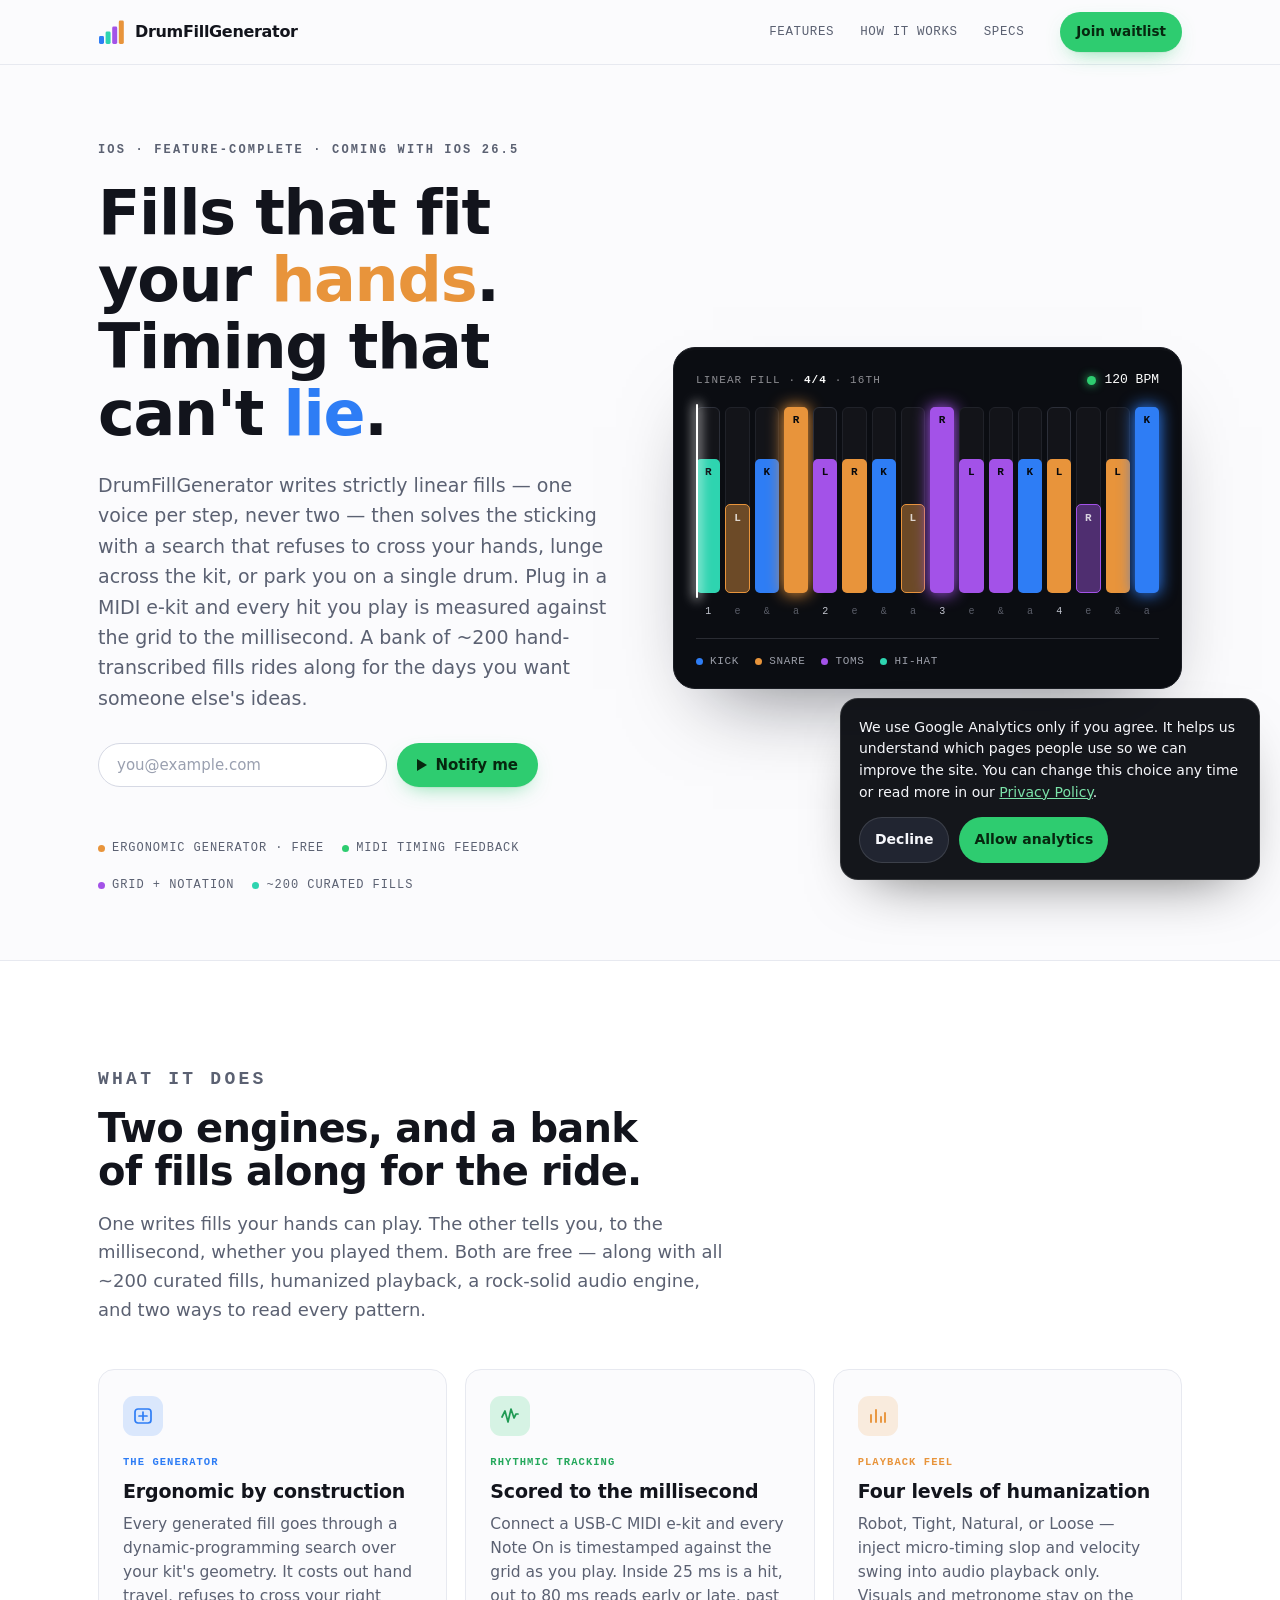
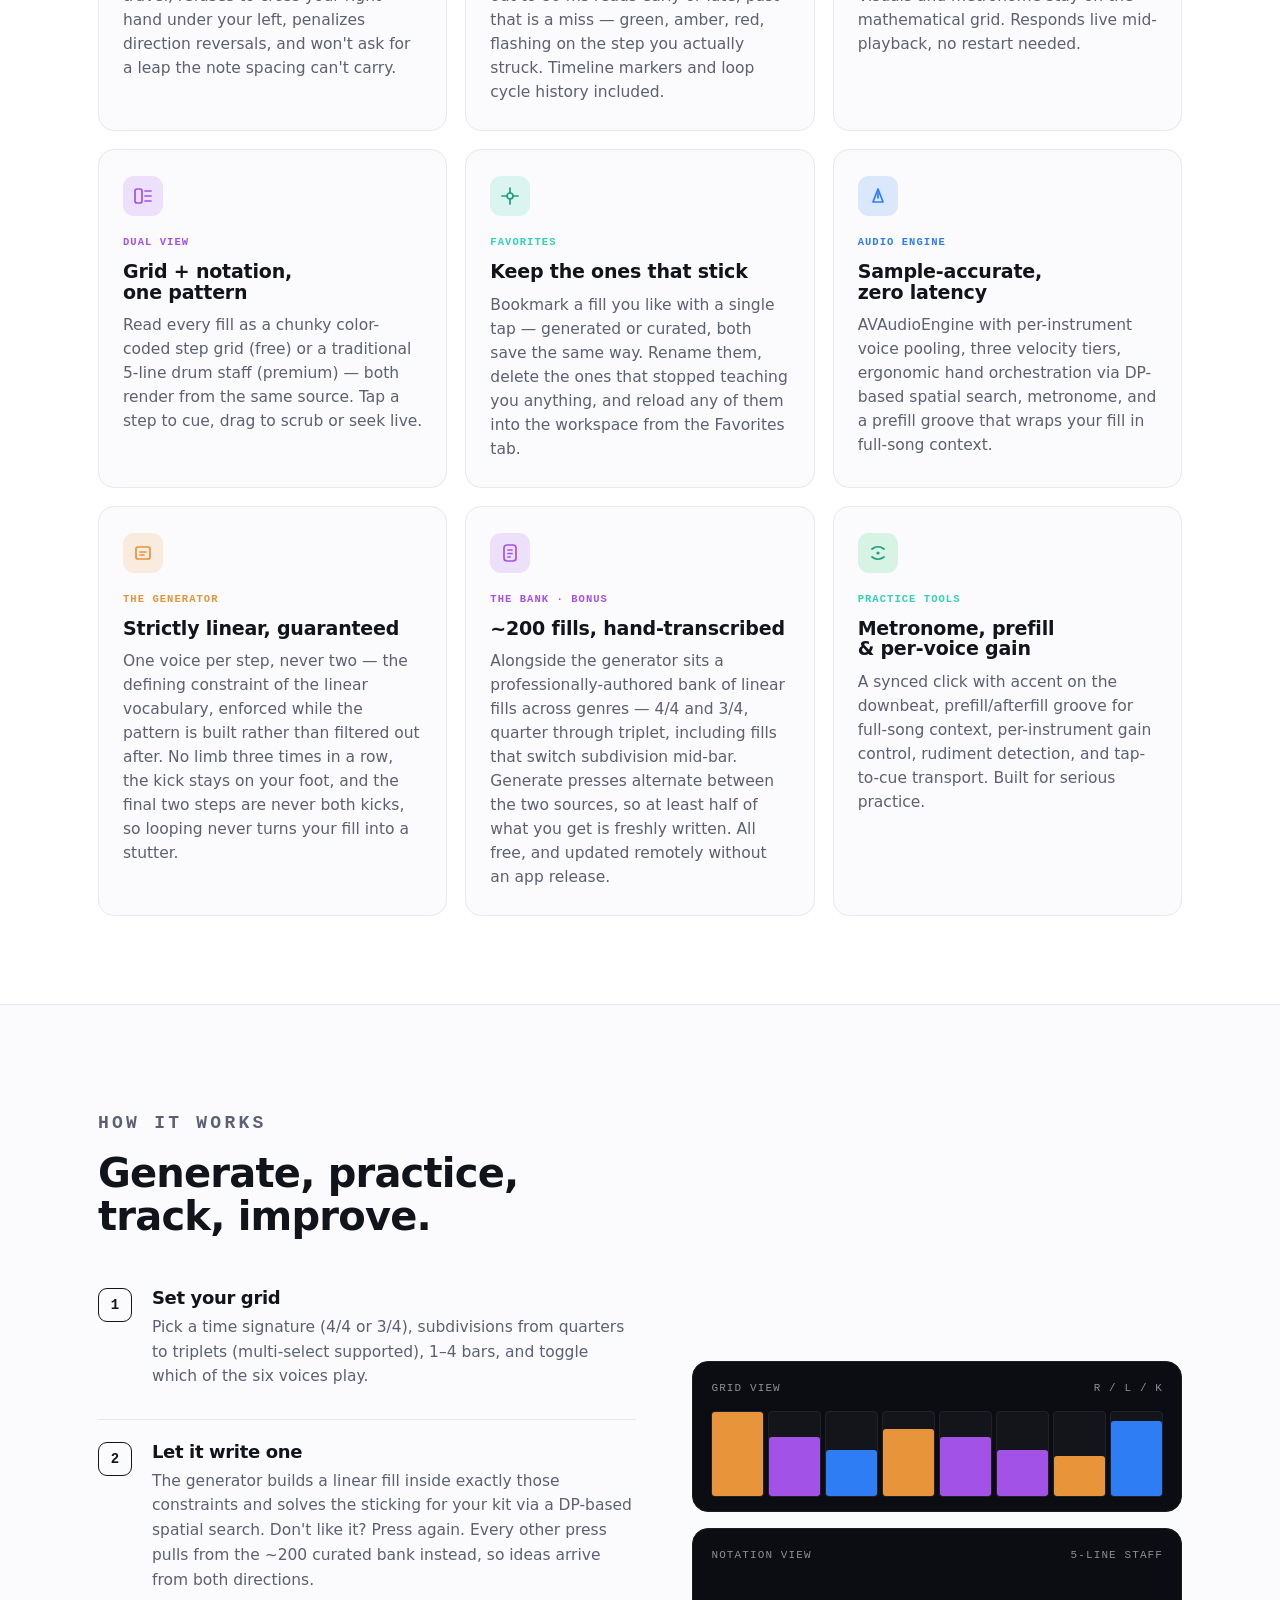
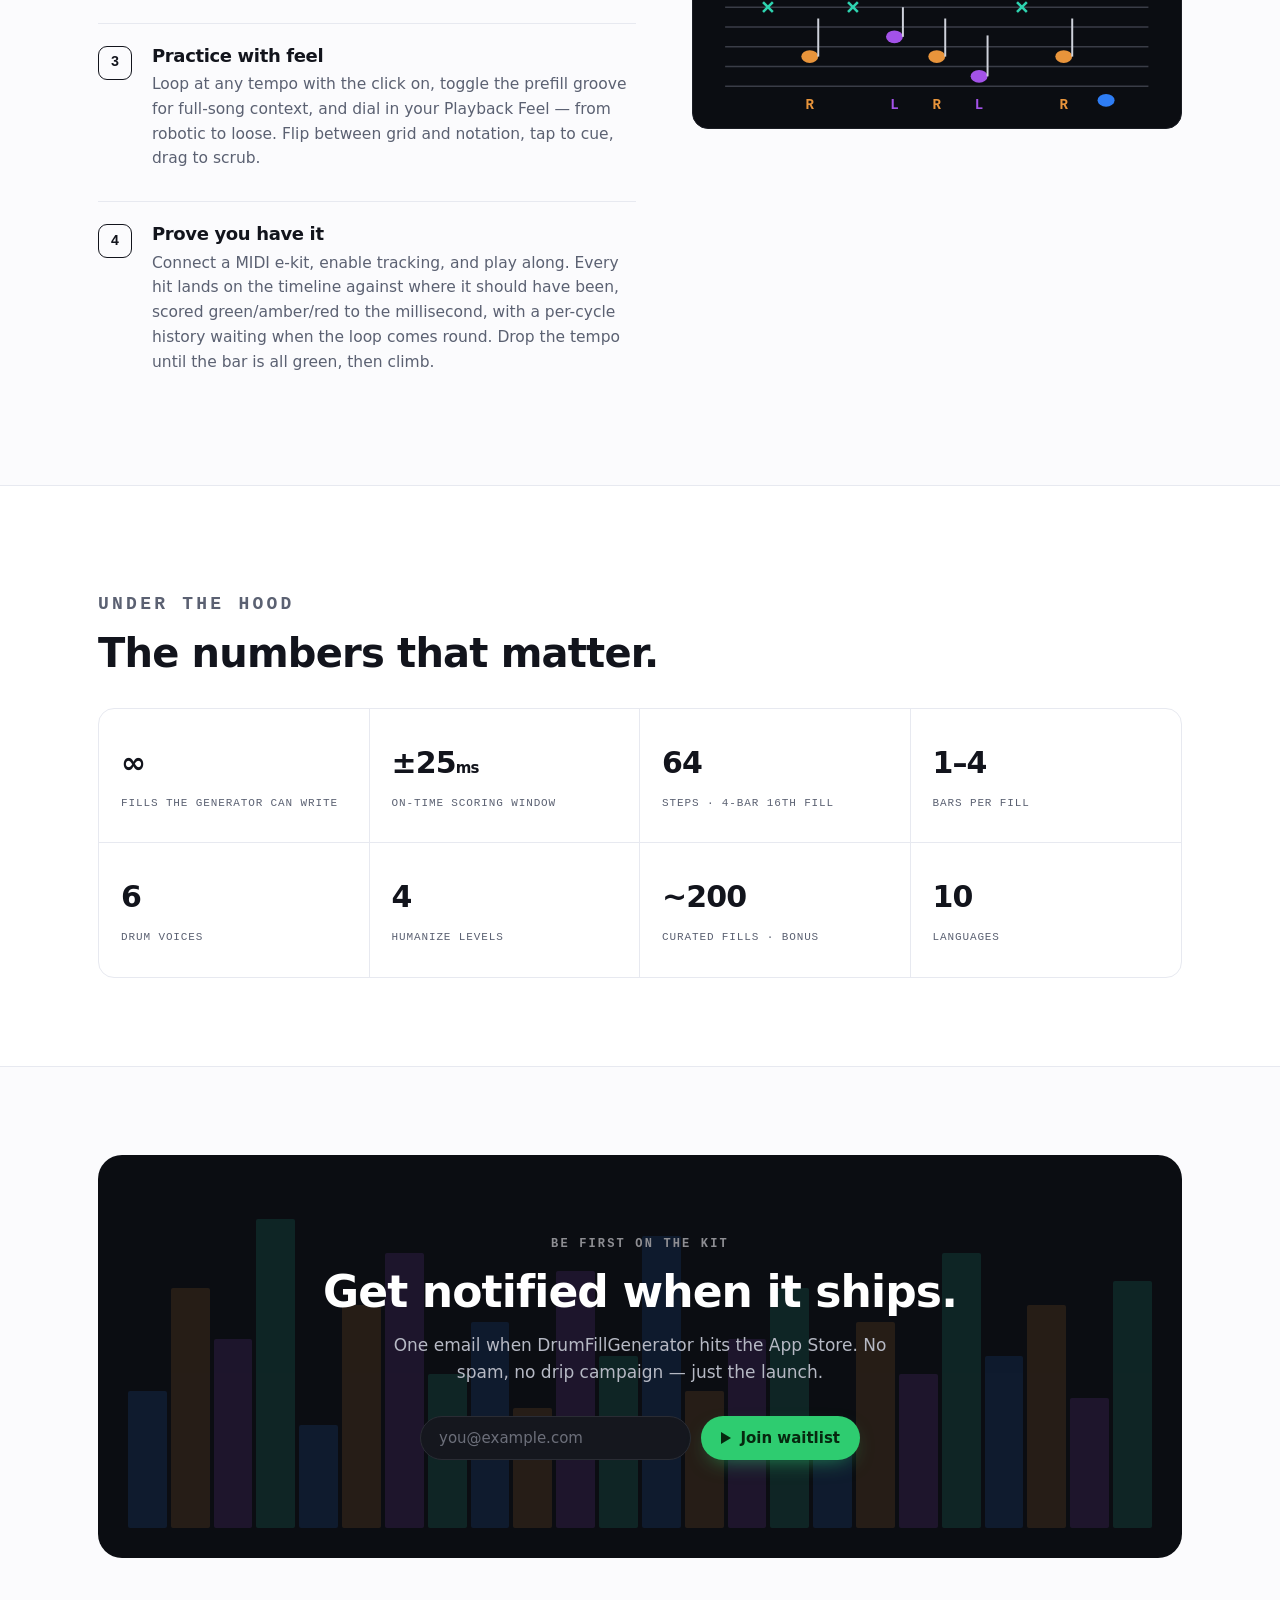
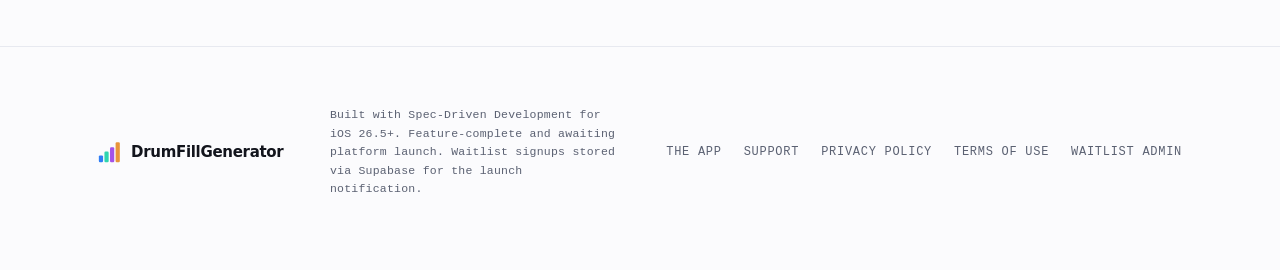
==== index.html @ 02c094da "feat: add support and marketing pages, lead with the generator and tracking Two new pages for the Ap" ====
<!DOCTYPE html>
<html lang="en">
<head>
<!-- Google Tag Manager -->
<script>(function(w,d,s,l,i){w[l]=w[l]||[];w[l].push({'gtm.start':
new Date().getTime(),event:'gtm.js'});var f=d.getElementsByTagName(s)[0],
j=d.createElement(s),dl=l!='dataLayer'?'&l='+l:'';j.async=true;j.src=
'https://www.googletagmanager.com/gtm.js?id='+i+dl;f.parentNode.insertBefore(j,f);
})(window,document,'script','dataLayer','GTM-K79T2774');</script>
<!-- End Google Tag Manager -->
<script>
  window.DRUMFILL_GA_ID = 'G-D79FNVPJES';
  window['ga-disable-' + window.DRUMFILL_GA_ID] = true;
  window.dataLayer = window.dataLayer || [];
  function gtag(){dataLayer.push(arguments);}
  gtag('consent', 'default', {
    analytics_storage: 'denied',
    ad_storage: 'denied',
    ad_user_data: 'denied',
    ad_personalization: 'denied',
    wait_for_update: 500
  });
  gtag('set', 'ads_data_redaction', true);
</script>
<script async src="https://www.googletagmanager.com/gtag/js?id=G-D79FNVPJES"></script>
<script src="consent-manager.js"></script>
<meta charset="utf-8">
<meta name="viewport" content="width=device-width, initial-scale=1">
<title>DrumFillGenerator — a drum fill engine that fits your hands</title>
<meta name="description" content="A free iOS drum-fill engine and rhythm trainer. An ergonomic linear generator solves the sticking for your kit, MIDI tracking scores every hit to the millisecond, and ~200 curated fills come along free. Grid or classical staff, any tempo, 10 languages.">
<link rel="canonical" href="https://drumfillgenerator.com/">
<meta name="theme-color" content="#0B0D12">
<meta property="og:type" content="website">
<meta property="og:title" content="DrumFillGenerator — a drum fill engine that fits your hands">
<meta property="og:description" content="An ergonomic linear fill generator that solves the sticking for your kit, and MIDI timing feedback scored to the millisecond. ~200 curated fills along for the ride. Coming soon to iOS.">
<meta property="og:url" content="https://drumfillgenerator.com/">
<meta property="og:image" content="https://drumfillgenerator.com/og-image.png">
<meta property="og:image:type" content="image/png">
<meta property="og:image:width" content="1200">
<meta property="og:image:height" content="630">
<meta name="twitter:card" content="summary_large_image">
<meta name="twitter:title" content="DrumFillGenerator — a drum fill engine that fits your hands">
<meta name="twitter:description" content="An ergonomic linear fill generator that solves the sticking for your kit, and MIDI timing feedback scored to the millisecond. ~200 curated fills along for the ride. Coming soon to iOS.">
<meta name="twitter:image" content="https://drumfillgenerator.com/og-image.png">
<script type="application/ld+json">
{
  "@context": "https://schema.org",
  "@type": "SoftwareApplication",
  "name": "DrumFillGenerator",
  "description": "A free iOS drum-fill engine and rhythm trainer: an ergonomic linear fill generator and MIDI timing feedback, plus ~200 curated fills.",
  "applicationCategory": "MusicApplication",
  "operatingSystem": "iOS",
  "url": "https://drumfillgenerator.com/"
}
</script>
<link rel="icon" href='data:image/svg+xml,<svg xmlns="http://www.w3.org/2000/svg" viewBox="0 0 26 26"><rect x="1" y="17" width="5" height="8" rx="1.4" fill="%232E7DF5"/><rect x="7.6" y="12.5" width="5" height="12.5" rx="1.4" fill="%232ED4B0"/><rect x="14.2" y="7.5" width="5" height="17.5" rx="1.4" fill="%23A352E8"/><rect x="20.8" y="1.5" width="5" height="23.5" rx="1.4" fill="%23E8943B"/></svg>'>
<script src="waitlist-config.js"></script>
</head>
<body>
<!-- Google Tag Manager (noscript) -->
<noscript><iframe src="https://www.googletagmanager.com/ns.html?id=GTM-K79T2774"
height="0" width="0" style="display:none;visibility:hidden"></iframe></noscript>
<!-- End Google Tag Manager (noscript) -->
<style>
  :root {
    --ground: #FBFBFD;
    --surface: #FFFFFF;
    --ink: #12141C;
    --muted: #5B6172;
    --hairline: #E7E9F0;
    --hairline-strong: #D6D9E4;
    --stage: #0B0D12;
    --stage-card: #1C1C1E;
    --stage-line: #2A2C33;

    --kick: #2E7DF5;
    --snare: #E8943B;
    --tom: #A352E8;
    --hihat: #2ED4B0;
    --green: #2ECC70;
    --green-deep: #25a85c;

    --sans: ui-sans-serif, -apple-system, BlinkMacSystemFont, "Segoe UI", system-ui, sans-serif;
    --mono: ui-monospace, "SF Mono", "JetBrains Mono", "Menlo", "Cascadia Code", monospace;

    --maxw: 1140px;
    --r: 16px;
    --r-sm: 8px;
  }

  * { box-sizing: border-box; }

  body {
    margin: 0;
    background: var(--ground);
    color: var(--ink);
    font-family: var(--sans);
    font-size: 17px;
    line-height: 1.6;
    -webkit-font-smoothing: antialiased;
    text-rendering: optimizeLegibility;
  }

  .wrap { width: 100%; max-width: var(--maxw); margin: 0 auto; padding: 0 28px; }

  a { color: inherit; }

  .eyebrow {
    font-family: var(--mono);
    font-size: 12px;
    font-weight: 600;
    letter-spacing: 0.18em;
    text-transform: uppercase;
    color: var(--muted);
    margin: 0;
  }

  h1, h2, h3 { margin: 0; text-wrap: balance; letter-spacing: -0.02em; line-height: 1.08; }

  /* ---------- NAV ---------- */
  .nav {
    position: sticky; top: 0; z-index: 50;
    background: color-mix(in srgb, var(--ground) 86%, transparent);
    backdrop-filter: saturate(1.4) blur(12px);
    -webkit-backdrop-filter: saturate(1.4) blur(12px);
    border-bottom: 1px solid var(--hairline);
  }
  .nav-inner { display: flex; align-items: center; gap: 24px; height: 64px; }
  .brand { display: flex; align-items: center; gap: 11px; text-decoration: none; font-weight: 700; letter-spacing: -0.02em; font-size: 16px; }
  .brand svg { display: block; }
  .nav-links { display: flex; gap: 26px; margin-left: auto; }
  .nav-links a {
    font-family: var(--mono); font-size: 12.5px; letter-spacing: 0.05em; text-transform: uppercase;
    color: var(--muted); text-decoration: none; transition: color .18s ease;
  }
  .nav-links a:hover { color: var(--ink); }
  .nav .btn { margin-left: 12px; }
  @media (max-width: 760px) { .nav-links { display: none; } .nav .btn { margin-left: auto; } }

  /* ---------- BUTTONS ---------- */
  .btn {
    display: inline-flex; align-items: center; gap: 9px;
    font-family: var(--sans); font-size: 15px; font-weight: 650;
    padding: 12px 20px; border-radius: 999px; border: 0;
    text-decoration: none; cursor: pointer; white-space: nowrap;
    transition: transform .12s ease, box-shadow .18s ease, background .18s ease;
  }
  .btn-primary {
    background: var(--green); color: #06270f;
    box-shadow: 0 1px 0 rgba(0,0,0,.04), 0 8px 22px -10px color-mix(in srgb, var(--green) 70%, transparent);
  }
  .btn-primary:hover { background: var(--green-deep); transform: translateY(-1px); }
  .btn-sm { padding: 9px 16px; font-size: 13.5px; }
  .btn .play-tri { width: 10px; height: 12px; }

  /* ---------- HERO ---------- */
  .hero { padding: 76px 0 64px; }
  .hero-grid { display: grid; grid-template-columns: 1.02fr 1fr; gap: 56px; align-items: center; }
  .hero-copy .eyebrow { margin-bottom: 20px; }
  .hero h1 { font-size: clamp(38px, 5.4vw, 62px); font-weight: 800; }
  .hero h1 .c-snare { color: var(--snare); }
  .hero h1 .c-kick { color: var(--kick); }
  .hero-sub { font-size: clamp(17px, 2vw, 19px); color: var(--muted); margin: 22px 0 0; max-width: 30em; }

  .waitlist { margin-top: 30px; max-width: 440px; }
  .waitlist-form { display: flex; gap: 10px; }
  .waitlist-form input[type=email] {
    flex: 1; min-width: 0;
    font-family: var(--sans); font-size: 15px; color: var(--ink);
    background: var(--surface); border: 1px solid var(--hairline-strong);
    border-radius: 999px; padding: 12px 18px; transition: border-color .18s ease, box-shadow .18s ease;
  }
  .waitlist-form input[type=email]::placeholder { color: #9aa0b0; }
  .waitlist-form input[type=email]:focus-visible {
    outline: none; border-color: var(--green);
    box-shadow: 0 0 0 4px color-mix(in srgb, var(--green) 22%, transparent);
  }
  .form-status { font-family: var(--mono); font-size: 12.5px; letter-spacing: 0.02em; margin: 12px 2px 0; min-height: 18px; }
  .form-status.ok { color: var(--green-deep); }
  .form-status.err { color: #d23b2e; }
  .hero-tags { display: flex; gap: 18px; margin-top: 22px; flex-wrap: wrap; }
  .hero-tags span { font-family: var(--mono); font-size: 12px; letter-spacing: 0.08em; text-transform: uppercase; color: var(--muted); display: inline-flex; align-items: center; gap: 7px; }
  .dot { width: 7px; height: 7px; border-radius: 50%; display: inline-block; }

  /* ---------- STAGE (hero showpiece) ---------- */
  .stage {
    background: var(--stage); border-radius: 22px; padding: 22px 22px 18px;
    box-shadow: 0 40px 80px -40px rgba(8,10,20,.55), 0 2px 0 rgba(255,255,255,.02) inset;
    border: 1px solid #1b1d24;
  }
  .stage-bar { display: flex; align-items: center; justify-content: space-between; margin-bottom: 16px; }
  .stage-chip { font-family: var(--mono); font-size: 11px; letter-spacing: 0.1em; text-transform: uppercase; color: #8E8E93; }
  .stage-chip b { color: #fff; font-weight: 600; }
  .stage-bpm { font-family: var(--mono); color: #fff; font-size: 13px; display: flex; align-items: center; gap: 8px; }
  .stage-bpm .pulse { width: 9px; height: 9px; border-radius: 50%; background: var(--green); box-shadow: 0 0 10px var(--green); }

  .seq { position: relative; }
  .seq-track {
    position: relative; display: grid; grid-template-columns: repeat(16, 1fr); gap: 5px;
    height: 188px; align-items: end; padding-bottom: 2px;
  }
  .step { position: relative; height: 100%; display: flex; align-items: flex-end; justify-content: center; }
  .step .lane { position: absolute; inset: 0; background: #131419; border-radius: 6px; border: 1px solid #202229; }
  .step.beat .lane { border-color: #2c2f39; }
  .bar {
    position: relative; width: 100%; border-radius: 5px;
    display: flex; align-items: flex-start; justify-content: center; padding-top: 5px;
    font-family: var(--mono); font-size: 11px; font-weight: 700; color: #06080d;
  }
  .bar.ghost { color: rgba(255,255,255,.78); }
  .seq-beats { display: grid; grid-template-columns: repeat(16, 1fr); gap: 5px; margin-top: 9px; }
  .seq-beats span { text-align: center; font-family: var(--mono); font-size: 10px; color: #5a5d68; }
  .seq-beats span.on { color: #c3c6cf; }

  .playhead {
    position: absolute; top: -3px; bottom: -3px; width: 2px; left: 0;
    background: #fff; box-shadow: 0 0 12px 2px rgba(255,255,255,.75); border-radius: 2px;
    will-change: left;
    animation: sweep 2.8s linear infinite;
  }
  @keyframes sweep { from { left: 0; } to { left: calc(100% - 2px); } }

  .stage-legend { display: flex; flex-wrap: wrap; gap: 16px; margin-top: 18px; padding-top: 14px; border-top: 1px solid var(--stage-line); }
  .stage-legend span { font-family: var(--mono); font-size: 11px; letter-spacing: 0.06em; text-transform: uppercase; color: #9b9ea8; display: inline-flex; align-items: center; gap: 7px; }

  /* ---------- SECTION SHELL ---------- */
  .section { padding: 88px 0; }
  .section-head { max-width: 640px; margin-bottom: 44px; }
  .section-head .eyebrow { margin-bottom: 14px; }
  .section-head h2 { font-size: clamp(28px, 3.6vw, 40px); font-weight: 800; }
  .section-head p { color: var(--muted); margin: 16px 0 0; font-size: 18px; }

  .alt { background: var(--surface); border-top: 1px solid var(--hairline); border-bottom: 1px solid var(--hairline); }

  /* ---------- FEATURES ---------- */
  .features { display: grid; grid-template-columns: repeat(3, 1fr); gap: 18px; }
  .card {
    background: var(--surface); border: 1px solid var(--hairline); border-radius: var(--r);
    padding: 26px 24px; transition: transform .16s ease, box-shadow .2s ease, border-color .2s ease;
  }
  .alt .card { background: var(--ground); }
  .card:hover { transform: translateY(-3px); box-shadow: 0 22px 44px -28px rgba(20,24,40,.32); border-color: var(--hairline-strong); }
  .card .icon { width: 40px; height: 40px; border-radius: 11px; display: grid; place-items: center; margin-bottom: 18px; }
  .card h3 { font-size: 19px; font-weight: 700; letter-spacing: -0.01em; }
  .card p { color: var(--muted); font-size: 15.5px; margin: 11px 0 0; line-height: 1.55; }
  .card .tag { font-family: var(--mono); font-size: 10.5px; letter-spacing: 0.1em; text-transform: uppercase; font-weight: 600; margin-bottom: 10px; display: block; }
  @media (max-width: 900px) { .features { grid-template-columns: repeat(2, 1fr); } }
  @media (max-width: 600px) { .features { grid-template-columns: 1fr; } }

  /* ---------- HOW IT WORKS ---------- */
  .how { display: grid; grid-template-columns: 1.1fr 1fr; gap: 56px; align-items: center; }
  .steps { display: flex; flex-direction: column; gap: 8px; }
  .step-row { display: grid; grid-template-columns: auto 1fr; gap: 20px; padding: 22px 0; border-top: 1px solid var(--hairline); }
  .step-row:first-child { border-top: 0; }
  .step-num { font-family: var(--mono); font-size: 14px; font-weight: 700; color: var(--ink); width: 34px; height: 34px; border-radius: 9px; border: 1.5px solid var(--ink); display: grid; place-items: center; }
  .step-row h3 { font-size: 18px; font-weight: 700; }
  .step-row p { color: var(--muted); margin: 7px 0 0; font-size: 15.5px; }

  .compare { display: grid; gap: 16px; }
  .panel { background: var(--stage); border: 1px solid #1b1d24; border-radius: var(--r); padding: 18px 18px 14px; }
  .panel .phead { font-family: var(--mono); font-size: 11px; letter-spacing: 0.1em; text-transform: uppercase; color: #8E8E93; margin-bottom: 14px; display: flex; justify-content: space-between; }
  .mini-grid { display: grid; grid-template-columns: repeat(8, 1fr); gap: 4px; height: 86px; align-items: end; }
  .mini-grid .lane { background: #14151b; border: 1px solid #202229; border-radius: 4px; height: 100%; display: flex; align-items: flex-end; }
  .mini-grid .mb { width: 100%; border-radius: 3px; }
  .panel svg { width: 100%; height: auto; display: block; }

  /* ---------- SPECS ---------- */
  .specs { display: grid; grid-template-columns: repeat(4, 1fr); gap: 0; border: 1px solid var(--hairline); border-radius: var(--r); overflow: hidden; background: var(--surface); }
  .spec { padding: 30px 22px; border-right: 1px solid var(--hairline); border-bottom: 1px solid var(--hairline); }
  .spec:nth-child(4n) { border-right: 0; }
  .spec:nth-child(n+5) { border-bottom: 0; }
  .spec .num { font-size: 30px; font-weight: 800; letter-spacing: -0.03em; font-variant-numeric: tabular-nums; }
  .spec .lbl { font-family: var(--mono); font-size: 11px; letter-spacing: 0.08em; text-transform: uppercase; color: var(--muted); margin-top: 8px; }
  @media (max-width: 860px) { .specs { grid-template-columns: repeat(2, 1fr); } .spec { border-bottom: 1px solid var(--hairline); } .spec:nth-child(2n) { border-right: 0; } .spec:nth-child(n+7) { border-bottom: 0; } }
  @media (max-width: 480px) { .specs { grid-template-columns: repeat(2, 1fr); } }

  /* ---------- FINAL CTA ---------- */
  .cta-band { background: var(--stage); color: #fff; border-radius: 24px; padding: 64px 40px; text-align: center; position: relative; overflow: hidden; }
  .cta-band h2 { font-size: clamp(28px, 4vw, 44px); font-weight: 800; }
  .cta-band p { color: #b6b9c4; margin: 16px auto 0; max-width: 30em; }
  .cta-band .waitlist { margin: 30px auto 0; }
  .cta-band .waitlist-form input[type=email] { background: #15171e; border-color: #2a2c34; color: #fff; }
  .cta-band .waitlist-form input[type=email]::placeholder { color: #6c6f7a; }
  .cta-band .deco { position: absolute; inset: 0; display: grid; grid-template-columns: repeat(24, 1fr); gap: 4px; opacity: .12; pointer-events: none; align-items: end; padding: 30px; }
  .cta-band .deco i { display: block; border-radius: 2px; }

  /* ---------- FOOTER ---------- */
  .foot { padding: 48px 0 60px; border-top: 1px solid var(--hairline); }
  .foot-inner { display: flex; justify-content: space-between; gap: 24px; flex-wrap: wrap; align-items: center; }
  .foot .brand { font-size: 15px; }
  .foot-note { font-family: var(--mono); font-size: 11.5px; color: var(--muted); letter-spacing: 0.02em; max-width: 42ch; line-height: 1.6; }
  .foot-links { display: flex; gap: 22px; flex-wrap: wrap; }
  .foot-links a {
    font-family: var(--mono); font-size: 12px; letter-spacing: 0.06em; text-transform: uppercase;
    color: var(--muted); text-decoration: none; transition: color .18s ease;
  }
  .foot-links a:hover { color: var(--ink); }

  @media (max-width: 860px) {
    .hero-grid { grid-template-columns: 1fr; gap: 44px; }
    .how { grid-template-columns: 1fr; gap: 40px; }
    .section { padding: 64px 0; }
    .hero { padding: 52px 0 40px; }
  }

  :focus-visible { outline: 2px solid var(--green); outline-offset: 2px; border-radius: 4px; }

  @media (prefers-reduced-motion: reduce) {
    .playhead { animation: none; left: 38%; }
    .btn, .card { transition: none; }
    .reveal { opacity: 1 !important; transform: none !important; }
  }

  .reveal { opacity: 0; transform: translateY(16px); transition: opacity .6s ease, transform .6s ease; }
  .reveal.in { opacity: 1; transform: none; }
</style>

<!-- NAV -->
<nav class="nav">
  <div class="wrap nav-inner">
    <a class="brand" href="#top" aria-label="DrumFillGenerator home">
      <svg width="26" height="26" viewBox="0 0 26 26" fill="none" aria-hidden="true">
        <rect x="1" y="17" width="5" height="8" rx="1.4" fill="#2E7DF5"/>
        <rect x="7.6" y="12.5" width="5" height="12.5" rx="1.4" fill="#2ED4B0"/>
        <rect x="14.2" y="7.5" width="5" height="17.5" rx="1.4" fill="#A352E8"/>
        <rect x="20.8" y="1.5" width="5" height="23.5" rx="1.4" fill="#E8943B"/>
      </svg>
      <span>DrumFillGenerator</span>
    </a>
    <div class="nav-links">
      <a href="#features">Features</a>
      <a href="#how">How it works</a>
      <a href="#specs">Specs</a>
    </div>
    <a class="btn btn-primary btn-sm" href="#join" data-focus-waitlist>Join waitlist</a>
  </div>
</nav>

<!-- HERO -->
<header class="hero" id="top">
  <div class="wrap hero-grid">
    <div class="hero-copy">
      <p class="eyebrow">iOS · Feature-complete · Coming with iOS 26.5</p>
      <h1>Fills that fit your <span class="c-snare">hands</span>. Timing that can't <span class="c-kick">lie</span>.</h1>
      <p class="hero-sub">DrumFillGenerator writes strictly linear fills — one voice per step, never two — then solves the sticking with a search that refuses to cross your hands, lunge across the kit, or park you on a single drum. Plug in a MIDI e-kit and every hit you play is measured against the grid to the millisecond. A bank of ~200 hand-transcribed fills rides along for the days you want someone else's ideas.</p>

      <div class="waitlist" id="join">
        <form class="waitlist-form" data-source="hero-notify" novalidate>
          <input type="email" name="email" placeholder="you@example.com" aria-label="Email address" autocomplete="email" required />
          <button class="btn btn-primary" type="submit">
            <svg class="play-tri" viewBox="0 0 10 12" aria-hidden="true"><path d="M0 0l10 6-10 6z" fill="#06270f"/></svg>
            Notify me
          </button>
        </form>
        <p class="form-status" role="status" aria-live="polite"></p>
      </div>

      <div class="hero-tags">
        <span><i class="dot" style="background:var(--snare)"></i>Ergonomic generator · free</span>
        <span><i class="dot" style="background:var(--green)"></i>MIDI timing feedback</span>
        <span><i class="dot" style="background:var(--tom)"></i>Grid + notation</span>
        <span><i class="dot" style="background:var(--hihat)"></i>~200 curated fills</span>
      </div>
    </div>

    <!-- SHOWPIECE: live step sequencer -->
    <div class="stage" aria-hidden="true">
      <div class="stage-bar">
        <span class="stage-chip">LINEAR FILL · <b>4/4</b> · 16TH</span>
        <span class="stage-bpm"><i class="pulse"></i>120 BPM</span>
      </div>
      <div class="seq">
        <div class="seq-track" id="seqTrack"></div>
        <div class="playhead"></div>
      </div>
      <div class="seq-beats" id="seqBeats"></div>
      <div class="stage-legend">
        <span><i class="dot" style="background:var(--kick)"></i>Kick</span>
        <span><i class="dot" style="background:var(--snare)"></i>Snare</span>
        <span><i class="dot" style="background:var(--tom)"></i>Toms</span>
        <span><i class="dot" style="background:var(--hihat)"></i>Hi-hat</span>
      </div>
    </div>
  </div>
</header>

<!-- FEATURES -->
<section class="section alt" id="features">
  <div class="wrap">
    <div class="section-head reveal">
      <p class="eyebrow">What it does</p>
      <h2>Two engines, and a bank of fills along for the ride.</h2>
      <p>One writes fills your hands can play. The other tells you, to the millisecond, whether you played them. Both are free — along with all ~200 curated fills, humanized playback, a rock-solid audio engine, and two ways to read every pattern.</p>
    </div>
    <div class="features">
      <div class="card reveal">
        <div class="icon" style="background:color-mix(in srgb,var(--kick) 16%,transparent)">
          <svg width="20" height="20" viewBox="0 0 20 20" fill="none"><rect x="2" y="3" width="16" height="14" rx="3" stroke="#2E7DF5" stroke-width="1.7"/><path d="M6 10h8M10 6v8" stroke="#2E7DF5" stroke-width="1.7" stroke-linecap="round"/></svg>
        </div>
        <span class="tag" style="color:var(--kick)">The generator</span>
        <h3>Ergonomic by construction</h3>
        <p>Every generated fill goes through a dynamic-programming search over your kit's geometry. It costs out hand travel, refuses to cross your right hand under your left, penalizes direction reversals, and won't ask for a leap the note spacing can't carry.</p>
      </div>
      <div class="card reveal">
        <div class="icon" style="background:color-mix(in srgb,var(--green) 18%,transparent)">
          <svg width="20" height="20" viewBox="0 0 20 20" fill="none"><path d="M2 11l3-6 3 11 3-13 3 9 2-4h2" stroke="#1f9a53" stroke-width="1.7" stroke-linecap="round" stroke-linejoin="round"/></svg>
        </div>
        <span class="tag" style="color:var(--green-deep)">Rhythmic tracking</span>
        <h3>Scored to the millisecond</h3>
        <p>Connect a USB-C MIDI e-kit and every Note On is timestamped against the grid as you play. Inside 25 ms is a hit, out to 80 ms reads early or late, past that is a miss — green, amber, red, flashing on the step you actually struck. Timeline markers and loop cycle history included.</p>
      </div>
      <div class="card reveal">
        <div class="icon" style="background:color-mix(in srgb,var(--snare) 16%,transparent)">
          <svg width="20" height="20" viewBox="0 0 20 20" fill="none"><path d="M3 16V9M8 16V4M13 16v-5M17 16V7" stroke="#E8943B" stroke-width="1.9" stroke-linecap="round"/></svg>
        </div>
        <span class="tag" style="color:var(--snare)">Playback feel</span>
        <h3>Four levels of humanization</h3>
        <p>Robot, Tight, Natural, or Loose — inject micro-timing slop and velocity swing into audio playback only. Visuals and metronome stay on the mathematical grid. Responds live mid-playback, no restart needed.</p>
      </div>
      <div class="card reveal">
        <div class="icon" style="background:color-mix(in srgb,var(--tom) 16%,transparent)">
          <svg width="20" height="20" viewBox="0 0 20 20" fill="none"><rect x="2" y="3" width="7" height="14" rx="2" stroke="#A352E8" stroke-width="1.7"/><path d="M12 5h6M12 10h6M12 15h6" stroke="#A352E8" stroke-width="1.7" stroke-linecap="round"/></svg>
        </div>
        <span class="tag" style="color:var(--tom)">Dual view</span>
        <h3>Grid + notation, one pattern</h3>
        <p>Read every fill as a chunky color-coded step grid (free) or a traditional 5-line drum staff (premium) — both render from the same source. Tap a step to cue, drag to scrub or seek live.</p>
      </div>
      <div class="card reveal">
        <div class="icon" style="background:color-mix(in srgb,var(--hihat) 16%,transparent)">
          <svg width="20" height="20" viewBox="0 0 20 20" fill="none"><path d="M10 2v5M10 13v5M2 10h5M13 10h5" stroke="#1f9c81" stroke-width="1.7" stroke-linecap="round"/><circle cx="10" cy="10" r="3" stroke="#1f9c81" stroke-width="1.7"/></svg>
        </div>
        <span class="tag" style="color:var(--hihat)">Favorites</span>
        <h3>Keep the ones that stick</h3>
        <p>Bookmark a fill you like with a single tap — generated or curated, both save the same way. Rename them, delete the ones that stopped teaching you anything, and reload any of them into the workspace from the Favorites tab.</p>
      </div>
      <div class="card reveal">
        <div class="icon" style="background:color-mix(in srgb,var(--kick) 16%,transparent)">
          <svg width="20" height="20" viewBox="0 0 20 20" fill="none"><path d="M10 3l5 13H5z" stroke="#2E7DF5" stroke-width="1.7" stroke-linejoin="round"/><path d="M10 7v5" stroke="#2E7DF5" stroke-width="1.7" stroke-linecap="round"/></svg>
        </div>
        <span class="tag" style="color:var(--kick)">Audio engine</span>
        <h3>Sample-accurate, zero latency</h3>
        <p>AVAudioEngine with per-instrument voice pooling, three velocity tiers, ergonomic hand orchestration via DP-based spatial search, metronome, and a prefill groove that wraps your fill in full-song context.</p>
      </div>
      <div class="card reveal">
        <div class="icon" style="background:color-mix(in srgb,var(--snare) 16%,transparent)">
          <svg width="20" height="20" viewBox="0 0 20 20" fill="none"><rect x="3" y="4" width="14" height="12" rx="2" stroke="#E8943B" stroke-width="1.7"/><path d="M7 9h6M7 12h4" stroke="#E8943B" stroke-width="1.7" stroke-linecap="round"/></svg>
        </div>
        <span class="tag" style="color:var(--snare)">The generator</span>
        <h3>Strictly linear, guaranteed</h3>
        <p>One voice per step, never two — the defining constraint of the linear vocabulary, enforced while the pattern is built rather than filtered out after. No limb three times in a row, the kick stays on your foot, and the final two steps are never both kicks, so looping never turns your fill into a stutter.</p>
      </div>
      <div class="card reveal">
        <div class="icon" style="background:color-mix(in srgb,var(--tom) 16%,transparent)">
          <svg width="20" height="20" viewBox="0 0 20 20" fill="none"><rect x="4" y="2" width="12" height="16" rx="3" stroke="#A352E8" stroke-width="1.7"/><path d="M8 7h4M8 10.5h4M8 14h2" stroke="#A352E8" stroke-width="1.7" stroke-linecap="round"/></svg>
        </div>
        <span class="tag" style="color:var(--tom)">The bank · bonus</span>
        <h3>~200 fills, hand-transcribed</h3>
        <p>Alongside the generator sits a professionally-authored bank of linear fills across genres — 4/4 and 3/4, quarter through triplet, including fills that switch subdivision mid-bar. Generate presses alternate between the two sources, so at least half of what you get is freshly written. All free, and updated remotely without an app release.</p>
      </div>
      <div class="card reveal">
        <div class="icon" style="background:color-mix(in srgb,var(--green) 18%,transparent)">
          <svg width="20" height="20" viewBox="0 0 20 20" fill="none"><path d="M4 6c4-3 8-3 12 0M4 14c4 3 8 3 12 0" stroke="#1f9c81" stroke-width="1.7" stroke-linecap="round"/><circle cx="10" cy="10" r="1.6" fill="#1f9c81"/></svg>
        </div>
        <span class="tag" style="color:var(--hihat)">Practice tools</span>
        <h3>Metronome, prefill &amp; per-voice gain</h3>
        <p>A synced click with accent on the downbeat, prefill/afterfill groove for full-song context, per-instrument gain control, rudiment detection, and tap-to-cue transport. Built for serious practice.</p>
      </div>
    </div>
  </div>
</section>

<!-- HOW IT WORKS -->
<section class="section" id="how">
  <div class="wrap how">
    <div class="reveal">
      <div class="section-head" style="margin-bottom:28px">
        <p class="eyebrow">How it works</p>
        <h2>Generate, practice, track, improve.</h2>
      </div>
      <div class="steps">
        <div class="step-row">
          <div class="step-num">1</div>
          <div>
            <h3>Set your grid</h3>
            <p>Pick a time signature (4/4 or 3/4), subdivisions from quarters to triplets (multi-select supported), 1–4 bars, and toggle which of the six voices play.</p>
          </div>
        </div>
        <div class="step-row">
          <div class="step-num">2</div>
          <div>
            <h3>Let it write one</h3>
            <p>The generator builds a linear fill inside exactly those constraints and solves the sticking for your kit via a DP-based spatial search. Don't like it? Press again. Every other press pulls from the ~200 curated bank instead, so ideas arrive from both directions.</p>
          </div>
        </div>
        <div class="step-row">
          <div class="step-num">3</div>
          <div>
            <h3>Practice with feel</h3>
            <p>Loop at any tempo with the click on, toggle the prefill groove for full-song context, and dial in your Playback Feel — from robotic to loose. Flip between grid and notation, tap to cue, drag to scrub.</p>
          </div>
        </div>
        <div class="step-row">
          <div class="step-num">4</div>
          <div>
            <h3>Prove you have it</h3>
            <p>Connect a MIDI e-kit, enable tracking, and play along. Every hit lands on the timeline against where it should have been, scored green/amber/red to the millisecond, with a per-cycle history waiting when the loop comes round. Drop the tempo until the bar is all green, then climb.</p>
          </div>
        </div>
      </div>
    </div>

    <div class="compare reveal">
      <div class="panel">
        <div class="phead"><span>Grid view</span><span>R / L / K</span></div>
        <div class="mini-grid" id="miniGrid"></div>
      </div>
      <div class="panel">
        <div class="phead"><span>Notation view</span><span>5-line staff</span></div>
        <svg viewBox="0 0 320 96" role="img" aria-label="Drum notation staff excerpt">
          <g stroke="#3a3d47" stroke-width="1">
            <line x1="10" y1="20" x2="310" y2="20"/>
            <line x1="10" y1="34" x2="310" y2="34"/>
            <line x1="10" y1="48" x2="310" y2="48"/>
            <line x1="10" y1="62" x2="310" y2="62"/>
            <line x1="10" y1="76" x2="310" y2="76"/>
          </g>
          <!-- hi-hat X on top line, snare in 3rd space, kick below, toms -->
          <g font-family="ui-monospace, monospace" font-size="13" font-weight="700">
            <text x="40" y="25" fill="#2ED4B0" text-anchor="middle">✕</text>
            <text x="100" y="25" fill="#2ED4B0" text-anchor="middle">✕</text>
            <text x="220" y="25" fill="#2ED4B0" text-anchor="middle">✕</text>
          </g>
          <!-- noteheads -->
          <ellipse cx="70" cy="55" rx="6" ry="4.5" fill="#E8943B"/>
          <ellipse cx="130" cy="41" rx="6" ry="4.5" fill="#A352E8"/>
          <ellipse cx="160" cy="55" rx="6" ry="4.5" fill="#E8943B"/>
          <ellipse cx="190" cy="69" rx="6" ry="4.5" fill="#A352E8"/>
          <ellipse cx="250" cy="55" rx="6" ry="4.5" fill="#E8943B"/>
          <ellipse cx="280" cy="86" rx="6" ry="4.5" fill="#2E7DF5"/>
          <!-- stems -->
          <g stroke="#cfd2db" stroke-width="1.4">
            <line x1="76" y1="55" x2="76" y2="28"/>
            <line x1="136" y1="41" x2="136" y2="20"/>
            <line x1="166" y1="55" x2="166" y2="28"/>
            <line x1="196" y1="69" x2="196" y2="40"/>
            <line x1="256" y1="55" x2="256" y2="28"/>
          </g>
          <!-- sticking labels -->
          <g font-family="ui-monospace, monospace" font-size="10" font-weight="700">
            <text x="70" y="92" fill="#E8943B" text-anchor="middle">R</text>
            <text x="130" y="92" fill="#A352E8" text-anchor="middle">L</text>
            <text x="160" y="92" fill="#E8943B" text-anchor="middle">R</text>
            <text x="190" y="92" fill="#A352E8" text-anchor="middle">L</text>
            <text x="250" y="92" fill="#E8943B" text-anchor="middle">R</text>
          </g>
        </svg>
      </div>
    </div>
  </div>
</section>

<!-- SPECS -->
<section class="section alt" id="specs">
  <div class="wrap">
    <div class="section-head reveal" style="margin-bottom:32px">
      <p class="eyebrow">Under the hood</p>
      <h2>The numbers that matter.</h2>
    </div>
    <div class="specs reveal">
      <div class="spec"><div class="num">∞</div><div class="lbl">Fills the generator can write</div></div>
      <div class="spec"><div class="num">±25<span style="font-size:.5em">ms</span></div><div class="lbl">On-time scoring window</div></div>
      <div class="spec"><div class="num">64</div><div class="lbl">Steps · 4-bar 16th fill</div></div>
      <div class="spec"><div class="num">1–4</div><div class="lbl">Bars per fill</div></div>
      <div class="spec"><div class="num">6</div><div class="lbl">Drum voices</div></div>
      <div class="spec"><div class="num">4</div><div class="lbl">Humanize levels</div></div>
      <div class="spec"><div class="num">~200</div><div class="lbl">Curated fills · bonus</div></div>
      <div class="spec"><div class="num">10</div><div class="lbl">Languages</div></div>
    </div>
  </div>
</section>

<!-- FINAL CTA -->
<section class="section">
  <div class="wrap">
    <div class="cta-band">
      <div class="deco" id="ctaDeco" aria-hidden="true"></div>
      <div style="position:relative">
        <p class="eyebrow" style="color:#8E8E93">Be first on the kit</p>
        <h2 style="margin-top:14px">Get notified when it ships.</h2>
        <p>One email when DrumFillGenerator hits the App Store. No spam, no drip campaign — just the launch.</p>
        <div class="waitlist">
          <form class="waitlist-form" data-source="cta-join-waitlist" novalidate>
            <input type="email" name="email" placeholder="you@example.com" aria-label="Email address" autocomplete="email" required />
            <button class="btn btn-primary" type="submit">
              <svg class="play-tri" viewBox="0 0 10 12" aria-hidden="true"><path d="M0 0l10 6-10 6z" fill="#06270f"/></svg>
              Join waitlist
            </button>
          </form>
          <p class="form-status" role="status" aria-live="polite"></p>
        </div>
      </div>
    </div>
  </div>
</section>

<!-- FOOTER -->
<footer class="foot">
  <div class="wrap foot-inner">
    <a class="brand" href="#top">
      <svg width="22" height="22" viewBox="0 0 26 26" fill="none" aria-hidden="true">
        <rect x="1" y="17" width="5" height="8" rx="1.4" fill="#2E7DF5"/>
        <rect x="7.6" y="12.5" width="5" height="12.5" rx="1.4" fill="#2ED4B0"/>
        <rect x="14.2" y="7.5" width="5" height="17.5" rx="1.4" fill="#A352E8"/>
        <rect x="20.8" y="1.5" width="5" height="23.5" rx="1.4" fill="#E8943B"/>
      </svg>
      <span>DrumFillGenerator</span>
    </a>
    <p class="foot-note">Built with Spec-Driven Development for iOS 26.5+. Feature-complete and awaiting platform launch. Waitlist signups stored via Supabase for the launch notification.</p>
    <div class="foot-links">
      <a href="app.html">The App</a>
      <a href="support.html">Support</a>
      <a href="privacy.html">Privacy Policy</a>
      <a href="terms.html">Terms of Use</a>
      <a href="waitlist-admin.html">Waitlist Admin</a>
    </div>
  </div>
</footer>

<script>
  (function () {
    // --- Hero step sequencer: a believable 16-step linear fill ---
    // [instrument, limb, dynamic]
    var KICK = '#2E7DF5', SNARE = '#E8943B', TOM = '#A352E8', HIHAT = '#2ED4B0';
    var pattern = [
      ['hihat','R','base'], ['snare','L','ghost'], ['kick','K','base'], ['snare','R','accent'],
      ['tom','L','base'],   ['snare','R','base'],  ['kick','K','base'], ['snare','L','ghost'],
      ['tom','R','accent'], ['tom','L','base'],    ['tom','R','base'],  ['kick','K','base'],
      ['snare','L','base'], ['tom','R','ghost'],   ['snare','L','base'],['kick','K','accent']
    ];
    var colorFor = { hihat: HIHAT, snare: SNARE, kick: KICK, tom: TOM };
    var heightFor = { accent: 100, base: 72, ghost: 48 };

    var track = document.getElementById('seqTrack');
    if (track) {
      pattern.forEach(function (p, i) {
        var inst = p[0], limb = p[1], dyn = p[2];
        var col = document.createElement('div');
        col.className = 'step' + (i % 4 === 0 ? ' beat' : '');
        var lane = document.createElement('div');
        lane.className = 'lane';
        col.appendChild(lane);
        var bar = document.createElement('div');
        bar.className = 'bar ' + dyn;
        var c = colorFor[inst];
        bar.style.height = heightFor[dyn] + '%';
        bar.style.background = c;
        if (dyn === 'accent') {
          bar.style.boxShadow = '0 0 16px 1px ' + c;
        } else if (dyn === 'ghost') {
          bar.style.background = 'color-mix(in srgb, ' + c + ' 42%, transparent)';
          bar.style.border = '1px solid ' + c;
        }
        bar.textContent = limb;
        col.appendChild(bar);
        track.appendChild(col);
      });
    }

    var beats = document.getElementById('seqBeats');
    if (beats) {
      var labels = ['1','e','&','a','2','e','&','a','3','e','&','a','4','e','&','a'];
      labels.forEach(function (t, i) {
        var s = document.createElement('span');
        s.textContent = t;
        if (i % 4 === 0) s.className = 'on';
        beats.appendChild(s);
      });
    }

    // --- Mini grid (how it works) ---
    var mini = document.getElementById('miniGrid');
    if (mini) {
      var miniPat = [
        [SNARE, 100], [TOM, 70], [KICK, 55], [SNARE, 80],
        [TOM, 70], [TOM, 55], [SNARE, 48], [KICK, 90]
      ];
      miniPat.forEach(function (m) {
        var lane = document.createElement('div');
        lane.className = 'lane';
        var b = document.createElement('div');
        b.className = 'mb';
        b.style.height = m[1] + '%';
        b.style.background = m[0];
        lane.appendChild(b);
        mini.appendChild(lane);
      });
    }

    // --- CTA decorative equalizer bars ---
    var deco = document.getElementById('ctaDeco');
    if (deco) {
      var palette = [KICK, SNARE, TOM, HIHAT];
      var seedHeights = [40,70,55,90,30,65,80,45,60,35,75,50,85,40,55,70,30,60,45,80,50,65,38,72];
      for (var i = 0; i < 24; i++) {
        var bar = document.createElement('i');
        bar.style.height = seedHeights[i] + '%';
        bar.style.background = palette[i % palette.length];
        deco.appendChild(bar);
      }
    }

    // --- Waitlist forms ---
    var EMAIL_RE = /^[^\s@]+@[^\s@]+\.[^\s@]+$/;
    function getWaitlistConfig() {
      var cfg = window.WAITLIST_CONFIG || {};
      return {
        supabaseUrl: typeof cfg.supabaseUrl === 'string' ? cfg.supabaseUrl.replace(/\/+$/, '') : '',
        supabaseAnonKey: typeof cfg.supabaseAnonKey === 'string' ? cfg.supabaseAnonKey.trim() : '',
        table: typeof cfg.table === 'string' && cfg.table.trim() ? cfg.table.trim() : 'waitlist_signups'
      };
    }
    function submitWaitlistEmail(email, source) {
      var cfg = getWaitlistConfig();
      if (!cfg.supabaseUrl || !cfg.supabaseAnonKey) {
        return Promise.reject(new Error('Waitlist storage is not configured. Update waitlist-config.js with your Supabase project values.'));
      }
      function mapWaitlistError(payloadText) {
        if (!payloadText) return 'Failed to save your email.';
        try {
          var payload = JSON.parse(payloadText);
          if (payload && payload.code === 'PGRST205') {
            return 'Waitlist storage is not set up yet. Create the public.waitlist_signups table in Supabase first.';
          }
          if (payload && payload.code === '42501') {
            return 'Waitlist storage is blocked by Supabase permissions. Re-run tools/waitlist-supabase.sql to refresh the public insert policy.';
          }
          if (payload && payload.code === '23505') {
            return "You're already on the list with this email.";
          }
          if (payload && payload.message) {
            return payload.message;
          }
        } catch (e) {
          // Keep the original text when the response is not JSON.
        }
        return payloadText;
      }
      return fetch(cfg.supabaseUrl + '/rest/v1/' + encodeURIComponent(cfg.table), {
        method: 'POST',
        headers: {
          'Content-Type': 'application/json',
          apikey: cfg.supabaseAnonKey,
          Authorization: 'Bearer ' + cfg.supabaseAnonKey,
          Prefer: 'return=minimal'
        },
        body: JSON.stringify([{
          email: email,
          source: source,
          page_path: window.location.pathname,
          user_agent: navigator.userAgent
        }])
      }).then(function (response) {
        if (!response.ok) {
          return response.text().then(function (message) {
            throw new Error(mapWaitlistError(message));
          });
        }
        return null;
      });
    }
    document.querySelectorAll('[data-focus-waitlist]').forEach(function (link) {
      link.addEventListener('click', function (e) {
        var target = document.getElementById('join');
        if (!target) return;
        e.preventDefault();
        target.scrollIntoView({ behavior: 'smooth', block: 'start' });
        window.setTimeout(function () {
          var field = target.querySelector('input[type=email]');
          if (field) field.focus();
        }, 250);
      });
    });
    document.querySelectorAll('.waitlist-form').forEach(function (form) {
      var input = form.querySelector('input[type=email]');
      var status = form.parentElement.querySelector('.form-status');
      var btn = form.querySelector('button');
      var defaultButtonHtml = btn ? btn.innerHTML : '';
      form.addEventListener('submit', function (e) {
        e.preventDefault();
        var email = input.value.trim().toLowerCase();
        if (!EMAIL_RE.test(email)) {
          status.textContent = '↳ Enter a valid email — like you@example.com';
          status.className = 'form-status err';
          input.focus();
          return;
        }
        status.textContent = 'Saving your email...';
        status.className = 'form-status';
        if (btn) {
          btn.setAttribute('disabled', 'disabled');
          btn.style.opacity = '.6';
          btn.textContent = 'Saving...';
        }
        submitWaitlistEmail(email, form.getAttribute('data-source') || 'site-waitlist')
          .then(function () {
            status.textContent = "✓ You're on the list. We'll email " + email + " the moment it ships.";
            status.className = 'form-status ok';
            input.value = '';
          })
          .catch(function (error) {
            status.textContent = '↳ ' + (error && error.message ? error.message : 'Unable to save your email right now.');
            status.className = 'form-status err';
          })
          .finally(function () {
            if (!btn) return;
            btn.removeAttribute('disabled');
            btn.style.opacity = '';
            btn.innerHTML = defaultButtonHtml;
          });
      });
      input.addEventListener('input', function () {
        if (status.classList.contains('err')) { status.textContent = ''; status.className = 'form-status'; }
      });
    });

    // --- Scroll reveals ---
    var reduce = window.matchMedia('(prefers-reduced-motion: reduce)').matches;
    var reveals = document.querySelectorAll('.reveal');
    if (reduce || !('IntersectionObserver' in window)) {
      reveals.forEach(function (el) { el.classList.add('in'); });
    } else {
      var io = new IntersectionObserver(function (entries) {
        entries.forEach(function (en) {
          if (en.isIntersecting) { en.target.classList.add('in'); io.unobserve(en.target); }
        });
      }, { threshold: 0.12, rootMargin: '0px 0px -8% 0px' });
      reveals.forEach(function (el) { io.observe(el); });
    }
  })();
</script>
</body>
</html>
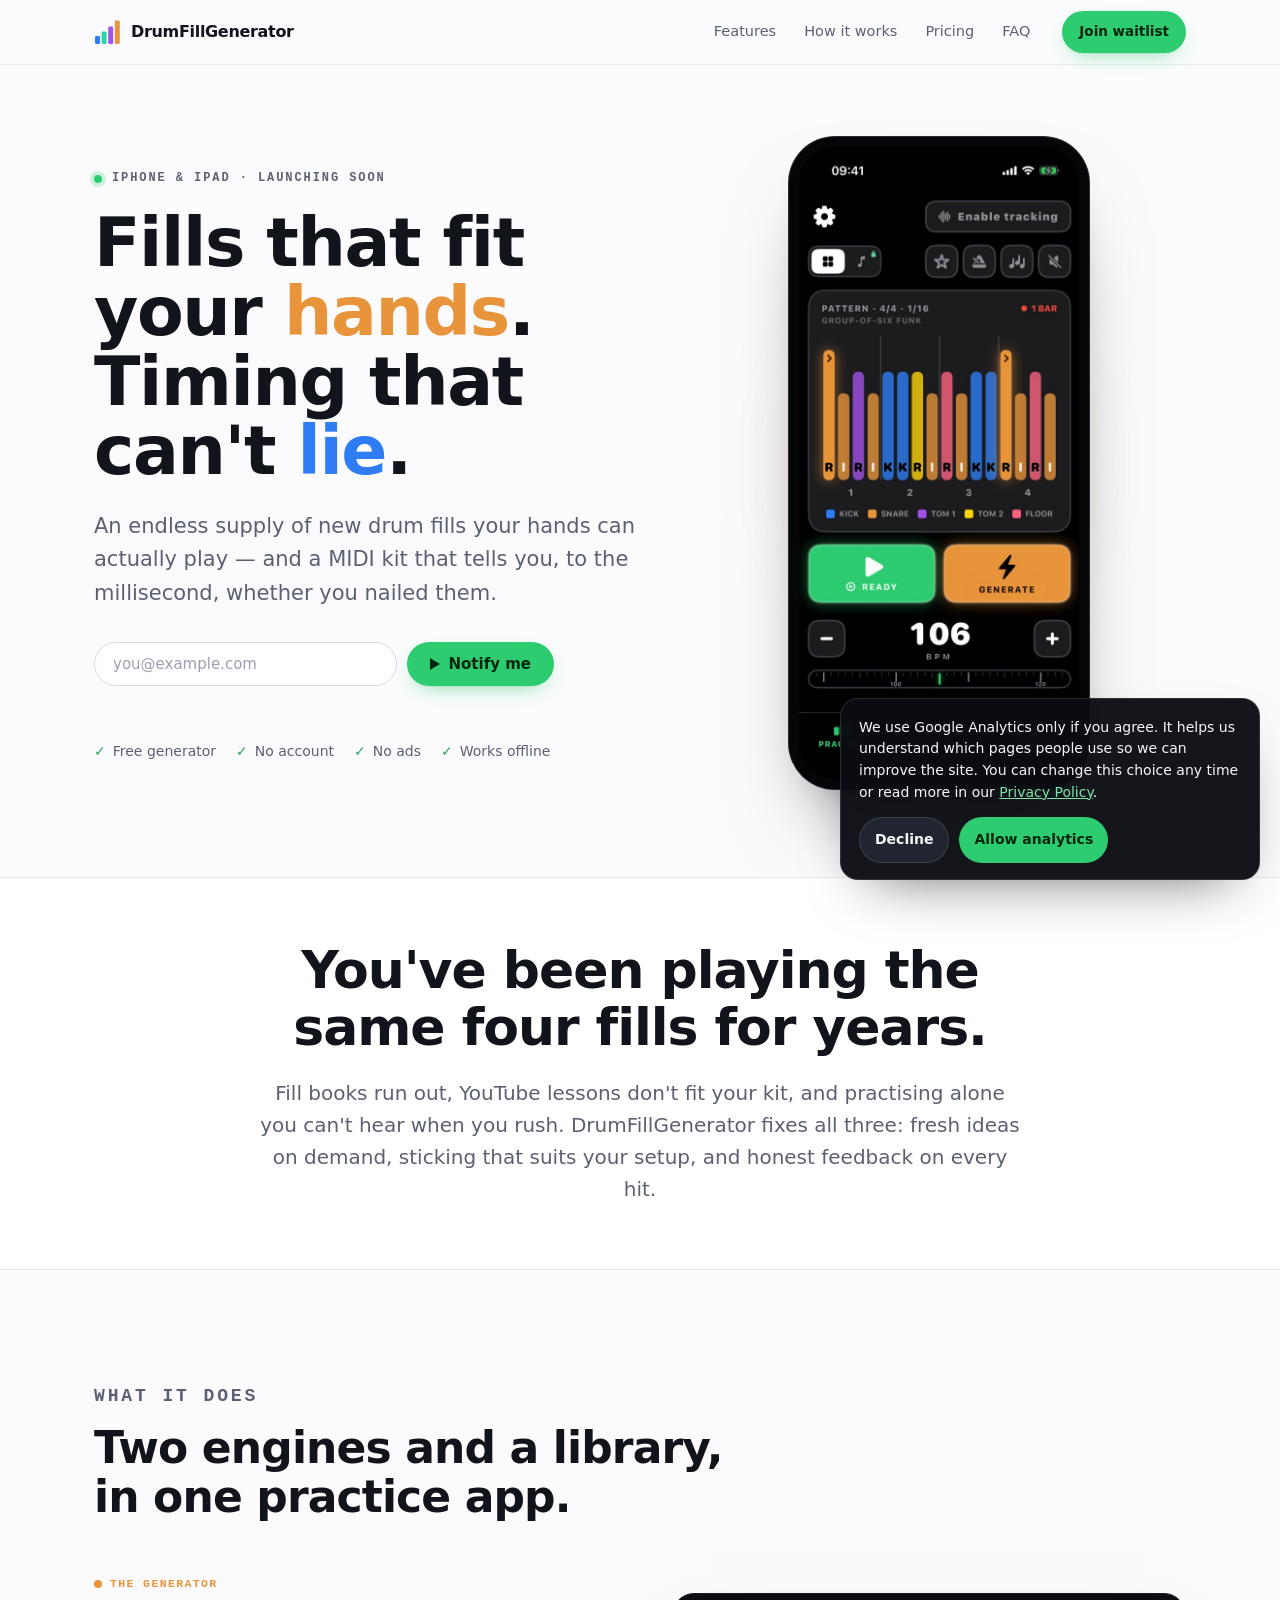
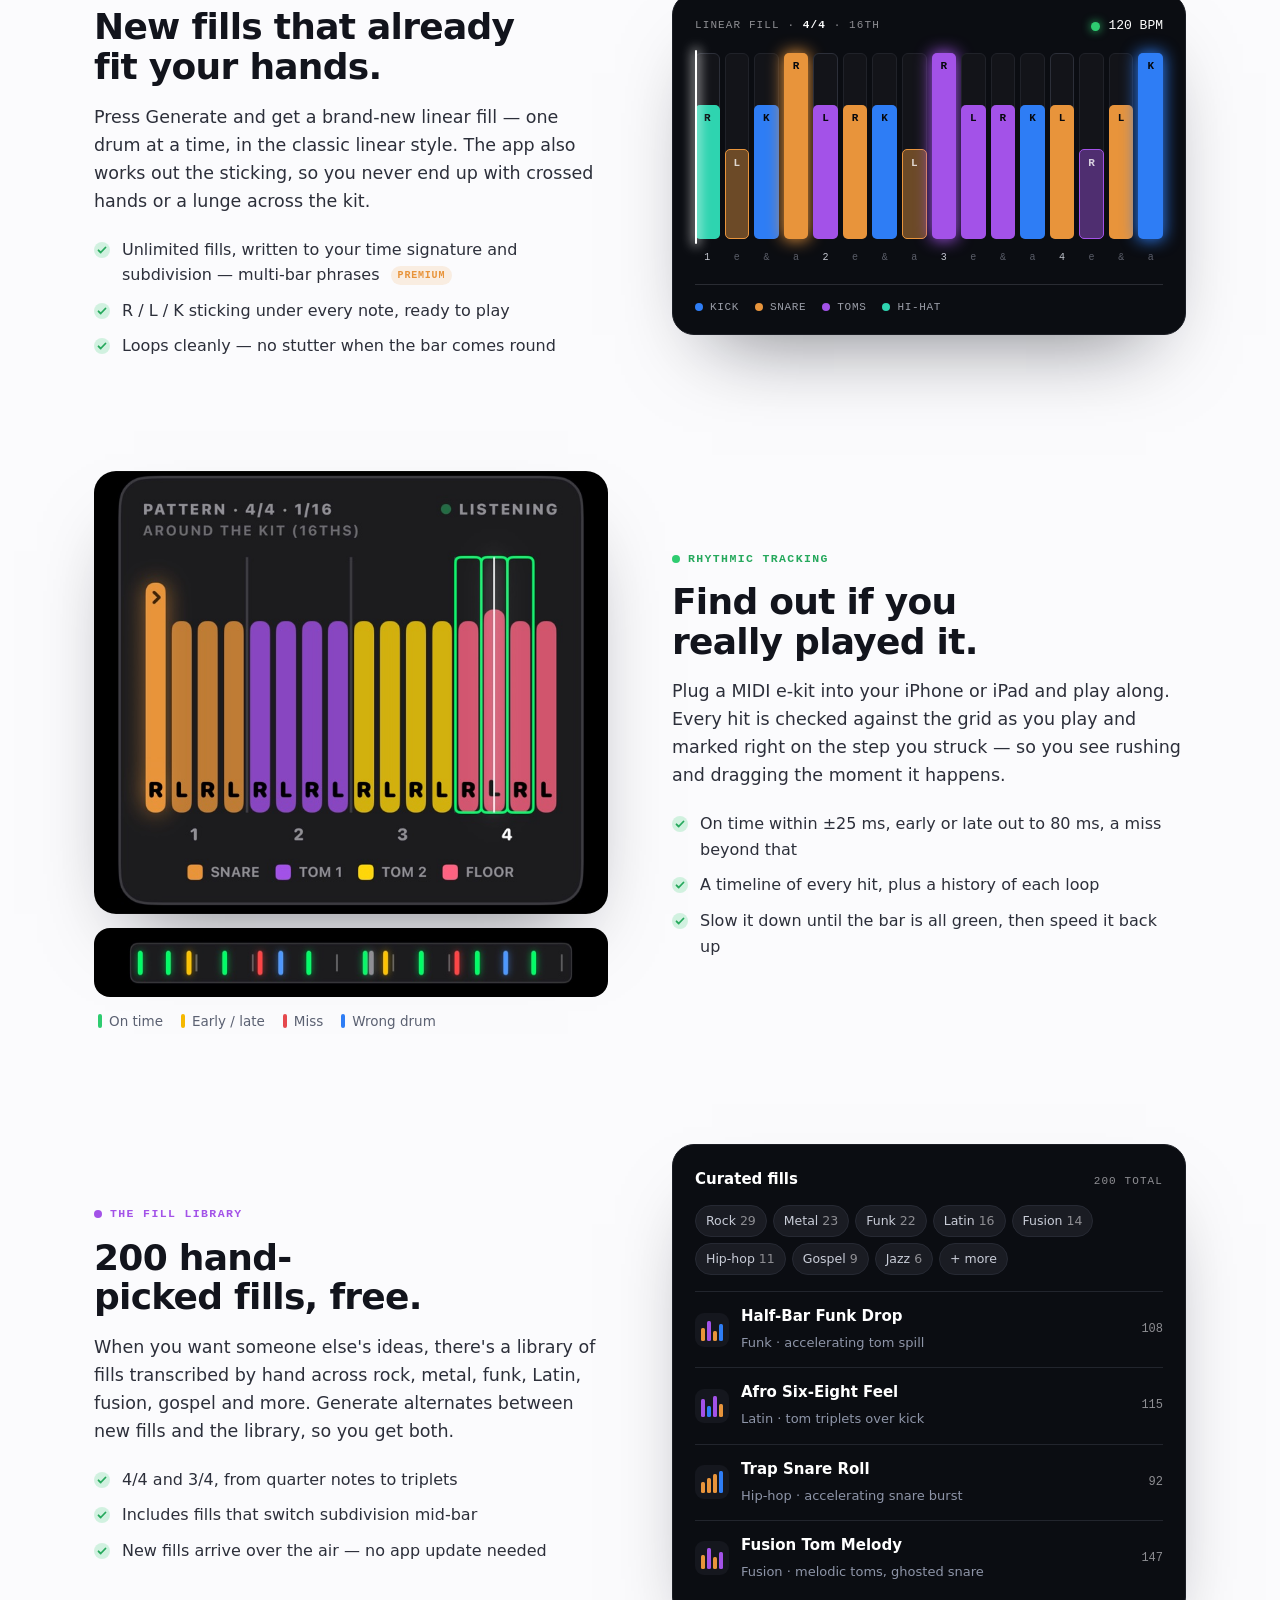
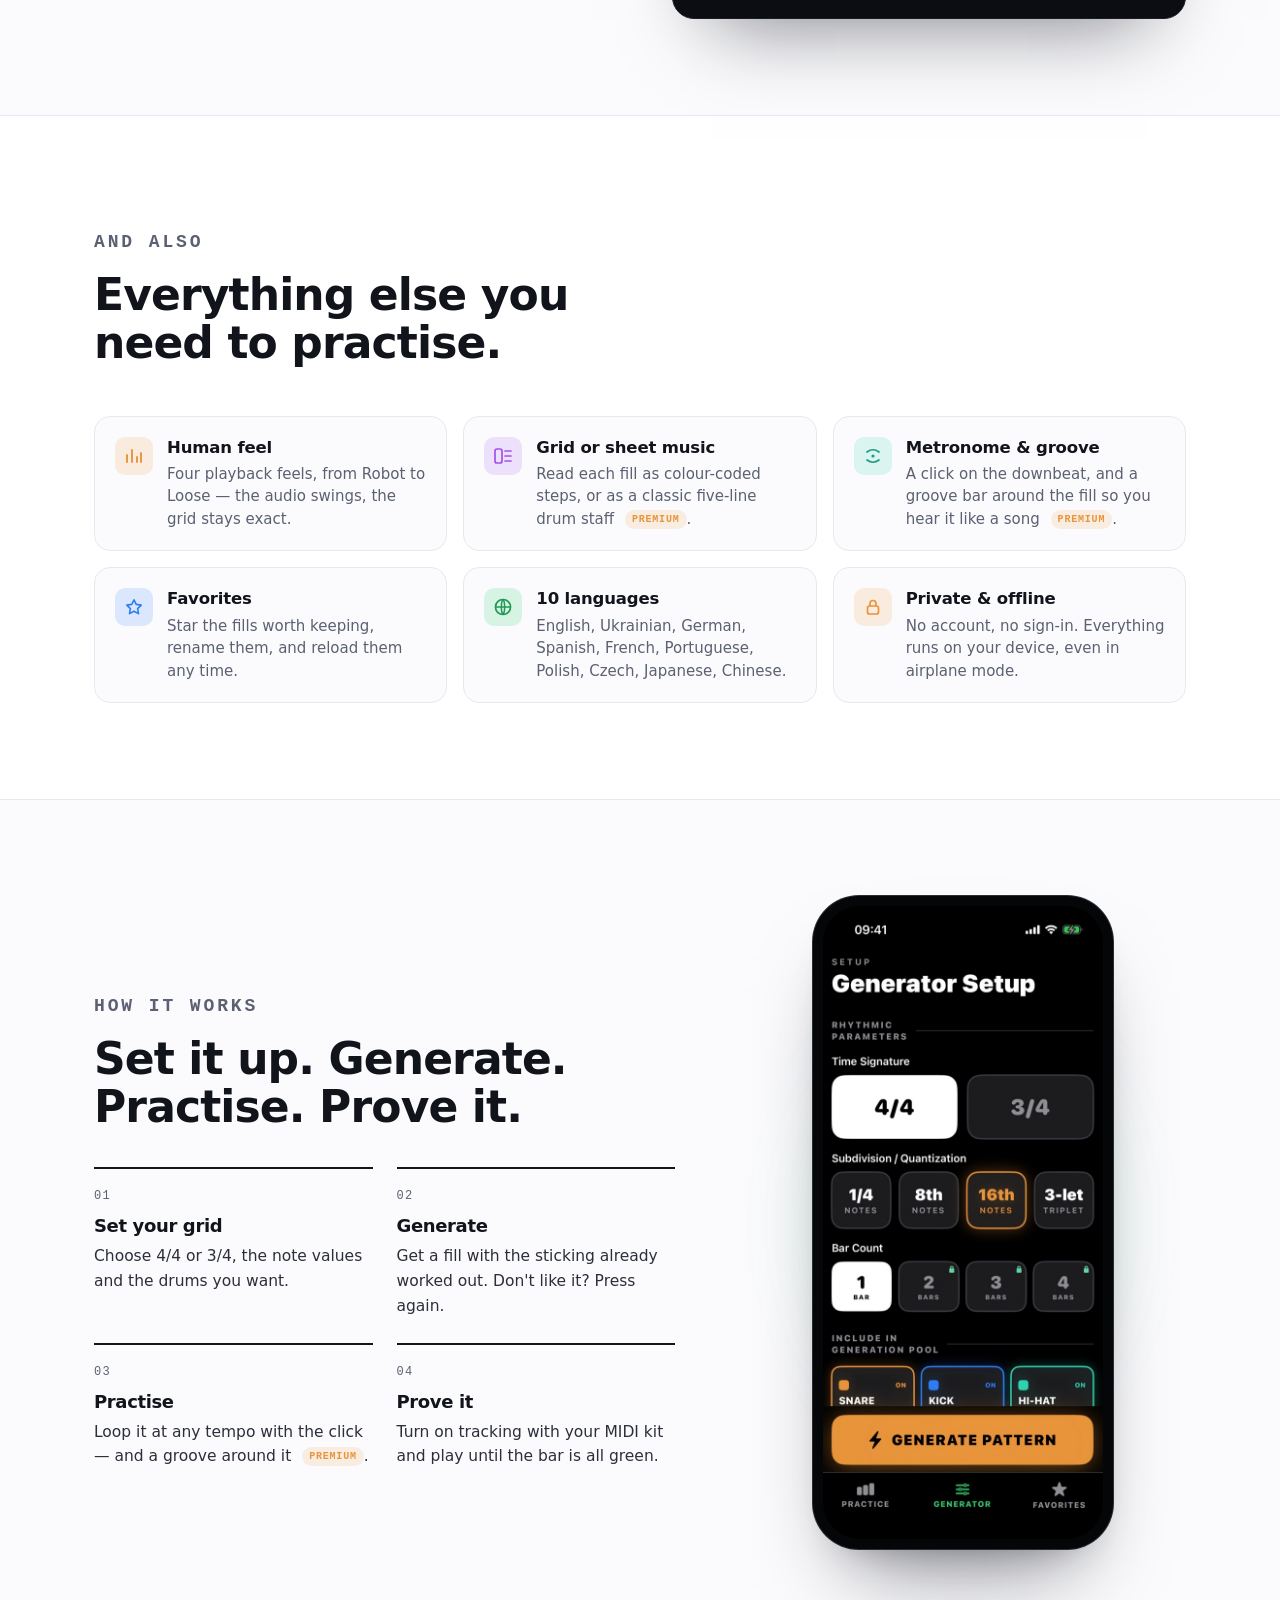
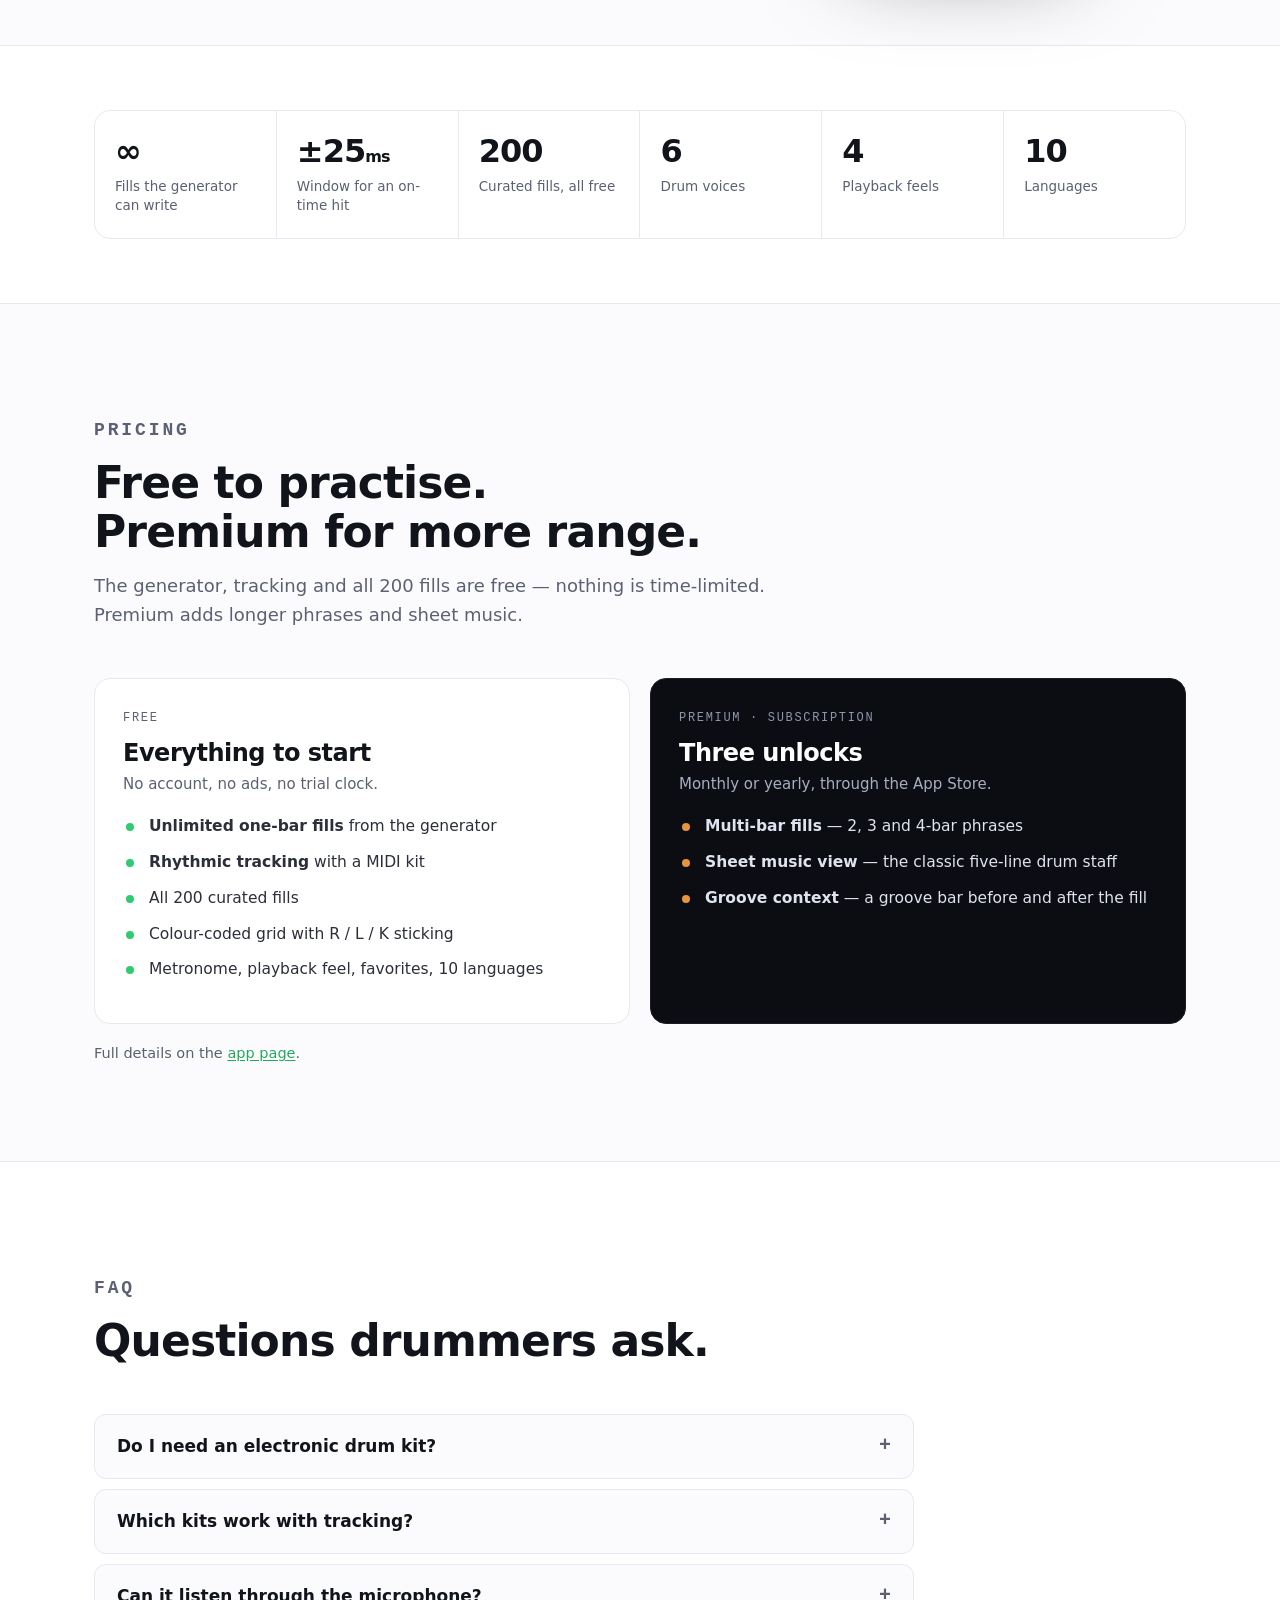
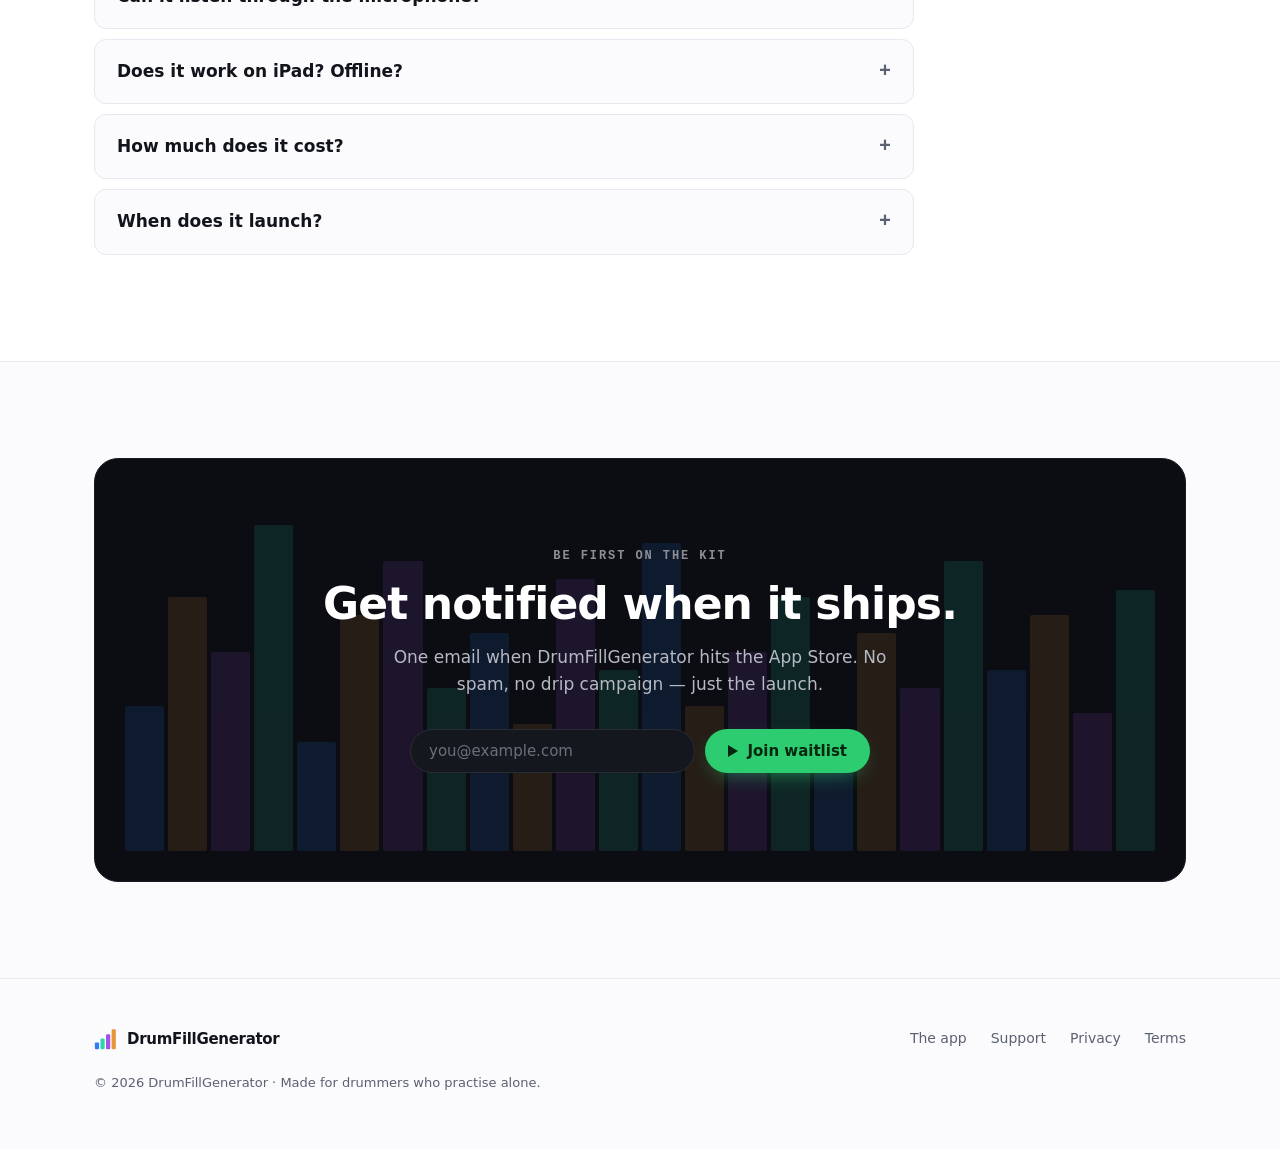
==== commit 27d896a7: "feat: redesign landing with app screenshots, shared styles and FAQ Co-Authored-By: Claude Opus 5.5 <" ====
--- a/index.html
+++ b/index.html
@@ -27,12 +27,12 @@
 <meta charset="utf-8">
 <meta name="viewport" content="width=device-width, initial-scale=1">
 <title>DrumFillGenerator — a drum fill engine that fits your hands</title>
-<meta name="description" content="A free iOS drum-fill engine and rhythm trainer. An ergonomic linear generator solves the sticking for your kit, MIDI tracking scores every hit to the millisecond, and ~200 curated fills come along free. Grid or classical staff, any tempo, 10 languages.">
+<meta name="description" content="A free iOS drum-fill engine and rhythm trainer. An ergonomic linear generator solves the sticking for your kit, MIDI tracking scores every hit to the millisecond, and 200 curated fills come along free. Grid or classical staff, any tempo, 10 languages.">
 <link rel="canonical" href="https://drumfillgenerator.com/">
 <meta name="theme-color" content="#0B0D12">
 <meta property="og:type" content="website">
 <meta property="og:title" content="DrumFillGenerator — a drum fill engine that fits your hands">
-<meta property="og:description" content="An ergonomic linear fill generator that solves the sticking for your kit, and MIDI timing feedback scored to the millisecond. ~200 curated fills along for the ride. Coming soon to iOS.">
+<meta property="og:description" content="An ergonomic linear fill generator that solves the sticking for your kit, and MIDI timing feedback scored to the millisecond. 200 curated fills along for the ride. Coming soon to iOS.">
 <meta property="og:url" content="https://drumfillgenerator.com/">
 <meta property="og:image" content="https://drumfillgenerator.com/og-image.png">
 <meta property="og:image:type" content="image/png">
@@ -40,14 +40,14 @@
 <meta property="og:image:height" content="630">
 <meta name="twitter:card" content="summary_large_image">
 <meta name="twitter:title" content="DrumFillGenerator — a drum fill engine that fits your hands">
-<meta name="twitter:description" content="An ergonomic linear fill generator that solves the sticking for your kit, and MIDI timing feedback scored to the millisecond. ~200 curated fills along for the ride. Coming soon to iOS.">
+<meta name="twitter:description" content="An ergonomic linear fill generator that solves the sticking for your kit, and MIDI timing feedback scored to the millisecond. 200 curated fills along for the ride. Coming soon to iOS.">
 <meta name="twitter:image" content="https://drumfillgenerator.com/og-image.png">
 <script type="application/ld+json">
 {
   "@context": "https://schema.org",
   "@type": "SoftwareApplication",
   "name": "DrumFillGenerator",
-  "description": "A free iOS drum-fill engine and rhythm trainer: an ergonomic linear fill generator and MIDI timing feedback, plus ~200 curated fills.",
+  "description": "A free iOS drum-fill engine and rhythm trainer: an ergonomic linear fill generator and MIDI timing feedback, plus 200 curated fills.",
   "applicationCategory": "MusicApplication",
   "operatingSystem": "iOS",
   "url": "https://drumfillgenerator.com/"
@@ -55,6 +55,63 @@
 </script>
 <link rel="icon" href='data:image/svg+xml,<svg xmlns="http://www.w3.org/2000/svg" viewBox="0 0 26 26"><rect x="1" y="17" width="5" height="8" rx="1.4" fill="%232E7DF5"/><rect x="7.6" y="12.5" width="5" height="12.5" rx="1.4" fill="%232ED4B0"/><rect x="14.2" y="7.5" width="5" height="17.5" rx="1.4" fill="%23A352E8"/><rect x="20.8" y="1.5" width="5" height="23.5" rx="1.4" fill="%23E8943B"/></svg>'>
 <script src="waitlist-config.js"></script>
+<link rel="stylesheet" href="styles.css">
+<script type="application/ld+json">
+{
+  "@context": "https://schema.org",
+  "@type": "FAQPage",
+  "mainEntity": [
+    {
+      "@type": "Question",
+      "name": "Do I need an electronic drum kit?",
+      "acceptedAnswer": {
+        "@type": "Answer",
+        "text": "No. Generating, listening, looping and reading fills all work on their own. A MIDI e-kit or pad is only needed for rhythmic tracking — the part that scores your timing."
+      }
+    },
+    {
+      "@type": "Question",
+      "name": "Which kits work with tracking?",
+      "acceptedAnswer": {
+        "@type": "Answer",
+        "text": "Any drum kit or pad that sends MIDI over USB-C to your iPhone or iPad. Tracking works on one-bar fills."
+      }
+    },
+    {
+      "@type": "Question",
+      "name": "Can it listen through the microphone?",
+      "acceptedAnswer": {
+        "@type": "Answer",
+        "text": "Not yet. Microphone tracking for acoustic kits is in development and shows as \"Soon\" in the app."
+      }
+    },
+    {
+      "@type": "Question",
+      "name": "Does it work on iPad? Offline?",
+      "acceptedAnswer": {
+        "@type": "Answer",
+        "text": "Yes to both. It runs on iPhone and iPad with iOS 26.5 or later, and everything works without a connection. The network is only used to refresh the fill library and show the subscription screen."
+      }
+    },
+    {
+      "@type": "Question",
+      "name": "How much does it cost?",
+      "acceptedAnswer": {
+        "@type": "Answer",
+        "text": "The app is free, including the generator, tracking and all 200 curated fills. An optional Premium subscription unlocks multi-bar fills, sheet music and groove context."
+      }
+    },
+    {
+      "@type": "Question",
+      "name": "When does it launch?",
+      "acceptedAnswer": {
+        "@type": "Answer",
+        "text": "The app is finished and on its way to the App Store. Join the waitlist and we'll send one email the day it's out."
+      }
+    }
+  ]
+}
+</script>
 </head>
 <body>
 <!-- Google Tag Manager (noscript) -->
@@ -62,107 +119,22 @@
 height="0" width="0" style="display:none;visibility:hidden"></iframe></noscript>
 <!-- End Google Tag Manager (noscript) -->
 <style>
-  :root {
-    --ground: #FBFBFD;
-    --surface: #FFFFFF;
-    --ink: #12141C;
-    --muted: #5B6172;
-    --hairline: #E7E9F0;
-    --hairline-strong: #D6D9E4;
-    --stage: #0B0D12;
-    --stage-card: #1C1C1E;
-    --stage-line: #2A2C33;
-
-    --kick: #2E7DF5;
-    --snare: #E8943B;
-    --tom: #A352E8;
-    --hihat: #2ED4B0;
-    --green: #2ECC70;
-    --green-deep: #25a85c;
-
-    --sans: ui-sans-serif, -apple-system, BlinkMacSystemFont, "Segoe UI", system-ui, sans-serif;
-    --mono: ui-monospace, "SF Mono", "JetBrains Mono", "Menlo", "Cascadia Code", monospace;
-
-    --maxw: 1140px;
-    --r: 16px;
-    --r-sm: 8px;
-  }
-
-  * { box-sizing: border-box; }
-
-  body {
-    margin: 0;
-    background: var(--ground);
-    color: var(--ink);
-    font-family: var(--sans);
-    font-size: 17px;
-    line-height: 1.6;
-    -webkit-font-smoothing: antialiased;
-    text-rendering: optimizeLegibility;
-  }
-
-  .wrap { width: 100%; max-width: var(--maxw); margin: 0 auto; padding: 0 28px; }
-
-  a { color: inherit; }
-
-  .eyebrow {
-    font-family: var(--mono);
-    font-size: 12px;
-    font-weight: 600;
-    letter-spacing: 0.18em;
-    text-transform: uppercase;
-    color: var(--muted);
-    margin: 0;
-  }
-
-  h1, h2, h3 { margin: 0; text-wrap: balance; letter-spacing: -0.02em; line-height: 1.08; }
-
-  /* ---------- NAV ---------- */
-  .nav {
-    position: sticky; top: 0; z-index: 50;
-    background: color-mix(in srgb, var(--ground) 86%, transparent);
-    backdrop-filter: saturate(1.4) blur(12px);
-    -webkit-backdrop-filter: saturate(1.4) blur(12px);
-    border-bottom: 1px solid var(--hairline);
-  }
-  .nav-inner { display: flex; align-items: center; gap: 24px; height: 64px; }
-  .brand { display: flex; align-items: center; gap: 11px; text-decoration: none; font-weight: 700; letter-spacing: -0.02em; font-size: 16px; }
-  .brand svg { display: block; }
-  .nav-links { display: flex; gap: 26px; margin-left: auto; }
-  .nav-links a {
-    font-family: var(--mono); font-size: 12.5px; letter-spacing: 0.05em; text-transform: uppercase;
-    color: var(--muted); text-decoration: none; transition: color .18s ease;
-  }
-  .nav-links a:hover { color: var(--ink); }
-  .nav .btn { margin-left: 12px; }
-  @media (max-width: 760px) { .nav-links { display: none; } .nav .btn { margin-left: auto; } }
-
-  /* ---------- BUTTONS ---------- */
-  .btn {
-    display: inline-flex; align-items: center; gap: 9px;
-    font-family: var(--sans); font-size: 15px; font-weight: 650;
-    padding: 12px 20px; border-radius: 999px; border: 0;
-    text-decoration: none; cursor: pointer; white-space: nowrap;
-    transition: transform .12s ease, box-shadow .18s ease, background .18s ease;
-  }
-  .btn-primary {
-    background: var(--green); color: #06270f;
-    box-shadow: 0 1px 0 rgba(0,0,0,.04), 0 8px 22px -10px color-mix(in srgb, var(--green) 70%, transparent);
-  }
-  .btn-primary:hover { background: var(--green-deep); transform: translateY(-1px); }
-  .btn-sm { padding: 9px 16px; font-size: 13.5px; }
-  .btn .play-tri { width: 10px; height: 12px; }
-
   /* ---------- HERO ---------- */
-  .hero { padding: 76px 0 64px; }
-  .hero-grid { display: grid; grid-template-columns: 1.02fr 1fr; gap: 56px; align-items: center; }
-  .hero-copy .eyebrow { margin-bottom: 20px; }
-  .hero h1 { font-size: clamp(38px, 5.4vw, 62px); font-weight: 800; }
+  .hero { padding: 72px 0 88px; overflow: hidden; }
+  .hero-grid { display: grid; grid-template-columns: 1.1fr 1fr; gap: 56px; align-items: center; }
+  .hero-copy .eyebrow { margin-bottom: 20px; display: inline-flex; align-items: center; gap: 10px; }
+  .hero-copy .eyebrow .live { width: 8px; height: 8px; border-radius: 50%; background: var(--green); box-shadow: 0 0 0 4px color-mix(in srgb, var(--green) 22%, transparent); }
+  .hero h1 { font-size: clamp(40px, 5.8vw, 68px); font-weight: 850; line-height: 1.02; }
   .hero h1 .c-snare { color: var(--snare); }
   .hero h1 .c-kick { color: var(--kick); }
-  .hero-sub { font-size: clamp(17px, 2vw, 19px); color: var(--muted); margin: 22px 0 0; max-width: 30em; }
-
-  .waitlist { margin-top: 30px; max-width: 440px; }
+  .hero-sub { font-size: clamp(18px, 2vw, 21px); color: var(--muted); margin: 24px 0 0; max-width: 28em; }
+  .hero-media { display: flex; justify-content: center; --glow: color-mix(in srgb, var(--snare) 30%, transparent); }
+  .trust { display: flex; flex-wrap: wrap; gap: 8px 20px; margin: 22px 0 0; padding: 0; list-style: none; }
+  .trust li { font-size: 14px; color: var(--muted); display: inline-flex; align-items: center; gap: 7px; }
+  .trust li::before { content: "✓"; color: var(--green-deep); font-weight: 800; }
+
+  /* ---------- WAITLIST FORM ---------- */
+  .waitlist { margin-top: 32px; max-width: 460px; }
   .waitlist-form { display: flex; gap: 10px; }
   .waitlist-form input[type=email] {
     flex: 1; min-width: 0;
@@ -170,149 +142,86 @@
     background: var(--surface); border: 1px solid var(--hairline-strong);
     border-radius: 999px; padding: 12px 18px; transition: border-color .18s ease, box-shadow .18s ease;
   }
-  .waitlist-form input[type=email]::placeholder { color: #9aa0b0; }
+  .waitlist-form input[type=email]::placeholder { color: #9AA0B0; }
   .waitlist-form input[type=email]:focus-visible {
     outline: none; border-color: var(--green);
     box-shadow: 0 0 0 4px color-mix(in srgb, var(--green) 22%, transparent);
   }
-  .form-status { font-family: var(--mono); font-size: 12.5px; letter-spacing: 0.02em; margin: 12px 2px 0; min-height: 18px; }
+  .waitlist-form .btn .play-tri { width: 10px; height: 12px; }
+  .form-status { font-size: 14px; margin: 12px 4px 0; min-height: 20px; color: var(--muted); }
   .form-status.ok { color: var(--green-deep); }
-  .form-status.err { color: #d23b2e; }
-  .hero-tags { display: flex; gap: 18px; margin-top: 22px; flex-wrap: wrap; }
-  .hero-tags span { font-family: var(--mono); font-size: 12px; letter-spacing: 0.08em; text-transform: uppercase; color: var(--muted); display: inline-flex; align-items: center; gap: 7px; }
-  .dot { width: 7px; height: 7px; border-radius: 50%; display: inline-block; }
-
-  /* ---------- STAGE (hero showpiece) ---------- */
+  .form-status.err { color: var(--red); }
+  @media (max-width: 420px) { .waitlist-form { flex-direction: column; } }
+
+  /* ---------- STAGE (animated linear fill) ---------- */
   .stage {
+    width: 100%; max-width: 520px;
     background: var(--stage); border-radius: 22px; padding: 22px 22px 18px;
-    box-shadow: 0 40px 80px -40px rgba(8,10,20,.55), 0 2px 0 rgba(255,255,255,.02) inset;
-    border: 1px solid #1b1d24;
+    box-shadow: 0 40px 80px -40px rgba(8,10,20,.55);
+    border: 1px solid var(--stage-line);
   }
   .stage-bar { display: flex; align-items: center; justify-content: space-between; margin-bottom: 16px; }
   .stage-chip { font-family: var(--mono); font-size: 11px; letter-spacing: 0.1em; text-transform: uppercase; color: #8E8E93; }
   .stage-chip b { color: #fff; font-weight: 600; }
   .stage-bpm { font-family: var(--mono); color: #fff; font-size: 13px; display: flex; align-items: center; gap: 8px; }
   .stage-bpm .pulse { width: 9px; height: 9px; border-radius: 50%; background: var(--green); box-shadow: 0 0 10px var(--green); }
-
   .seq { position: relative; }
-  .seq-track {
-    position: relative; display: grid; grid-template-columns: repeat(16, 1fr); gap: 5px;
-    height: 188px; align-items: end; padding-bottom: 2px;
+  .seq-track { position: relative; display: grid; grid-template-columns: repeat(16, 1fr); gap: 5px; height: 188px; align-items: end; padding-bottom: 2px; }
+  .seq-track .step { position: relative; height: 100%; display: flex; align-items: flex-end; justify-content: center; border: 0; padding: 0; }
+  .seq-track .lane { position: absolute; inset: 0; background: #131419; border-radius: 6px; border: 1px solid #202229; }
+  .seq-track .step.beat .lane { border-color: #2C2F39; }
+  .seq-track .bar { position: relative; width: 100%; border-radius: 5px; display: flex; align-items: flex-start; justify-content: center; padding-top: 5px; font-family: var(--mono); font-size: 11px; font-weight: 700; color: #06080D; }
+  .seq-track .bar.ghost { color: rgba(255,255,255,.78); }
+  .seq-beats { display: grid; grid-template-columns: repeat(16, 1fr); gap: 5px; margin-top: 9px; }
+  .seq-beats span { text-align: center; font-family: var(--mono); font-size: 10px; color: #5A5D68; }
+  .seq-beats span.on { color: #C3C6CF; }
+  .playhead { position: absolute; top: -3px; bottom: -3px; width: 2px; left: 0; background: #fff; box-shadow: 0 0 12px 2px rgba(255,255,255,.75); border-radius: 2px; will-change: left; animation: sweep 2.8s linear infinite; }
+  @keyframes sweep { from { left: 0; } to { left: calc(100% - 2px); } }
+  .stage-legend { display: flex; flex-wrap: wrap; gap: 16px; margin-top: 18px; padding-top: 14px; border-top: 1px solid #2A2C33; }
+  .stage-legend span { font-family: var(--mono); font-size: 11px; letter-spacing: 0.06em; text-transform: uppercase; color: #9B9EA8; display: inline-flex; align-items: center; gap: 7px; }
+  @media (max-width: 480px) { .seq-track { height: 140px; gap: 3px; } .seq-beats { gap: 3px; } .seq-track .bar { font-size: 9px; } }
+
+  /* ---------- LIBRARY VISUAL ---------- */
+  .library {
+    width: 100%; max-width: 520px; background: var(--stage); color: #fff; border: 1px solid var(--stage-line);
+    border-radius: 22px; padding: 22px; box-shadow: 0 40px 80px -40px rgba(8,10,20,.55);
   }
-  .step { position: relative; height: 100%; display: flex; align-items: flex-end; justify-content: center; }
-  .step .lane { position: absolute; inset: 0; background: #131419; border-radius: 6px; border: 1px solid #202229; }
-  .step.beat .lane { border-color: #2c2f39; }
-  .bar {
-    position: relative; width: 100%; border-radius: 5px;
-    display: flex; align-items: flex-start; justify-content: center; padding-top: 5px;
-    font-family: var(--mono); font-size: 11px; font-weight: 700; color: #06080d;
-  }
-  .bar.ghost { color: rgba(255,255,255,.78); }
-  .seq-beats { display: grid; grid-template-columns: repeat(16, 1fr); gap: 5px; margin-top: 9px; }
-  .seq-beats span { text-align: center; font-family: var(--mono); font-size: 10px; color: #5a5d68; }
-  .seq-beats span.on { color: #c3c6cf; }
-
-  .playhead {
-    position: absolute; top: -3px; bottom: -3px; width: 2px; left: 0;
-    background: #fff; box-shadow: 0 0 12px 2px rgba(255,255,255,.75); border-radius: 2px;
-    will-change: left;
-    animation: sweep 2.8s linear infinite;
-  }
-  @keyframes sweep { from { left: 0; } to { left: calc(100% - 2px); } }
-
-  .stage-legend { display: flex; flex-wrap: wrap; gap: 16px; margin-top: 18px; padding-top: 14px; border-top: 1px solid var(--stage-line); }
-  .stage-legend span { font-family: var(--mono); font-size: 11px; letter-spacing: 0.06em; text-transform: uppercase; color: #9b9ea8; display: inline-flex; align-items: center; gap: 7px; }
-
-  /* ---------- SECTION SHELL ---------- */
-  .section { padding: 88px 0; }
-  .section-head { max-width: 640px; margin-bottom: 44px; }
-  .section-head .eyebrow { margin-bottom: 14px; }
-  .section-head h2 { font-size: clamp(28px, 3.6vw, 40px); font-weight: 800; }
-  .section-head p { color: var(--muted); margin: 16px 0 0; font-size: 18px; }
-
-  .alt { background: var(--surface); border-top: 1px solid var(--hairline); border-bottom: 1px solid var(--hairline); }
-
-  /* ---------- FEATURES ---------- */
-  .features { display: grid; grid-template-columns: repeat(3, 1fr); gap: 18px; }
-  .card {
-    background: var(--surface); border: 1px solid var(--hairline); border-radius: var(--r);
-    padding: 26px 24px; transition: transform .16s ease, box-shadow .2s ease, border-color .2s ease;
-  }
-  .alt .card { background: var(--ground); }
-  .card:hover { transform: translateY(-3px); box-shadow: 0 22px 44px -28px rgba(20,24,40,.32); border-color: var(--hairline-strong); }
-  .card .icon { width: 40px; height: 40px; border-radius: 11px; display: grid; place-items: center; margin-bottom: 18px; }
-  .card h3 { font-size: 19px; font-weight: 700; letter-spacing: -0.01em; }
-  .card p { color: var(--muted); font-size: 15.5px; margin: 11px 0 0; line-height: 1.55; }
-  .card .tag { font-family: var(--mono); font-size: 10.5px; letter-spacing: 0.1em; text-transform: uppercase; font-weight: 600; margin-bottom: 10px; display: block; }
-  @media (max-width: 900px) { .features { grid-template-columns: repeat(2, 1fr); } }
-  @media (max-width: 600px) { .features { grid-template-columns: 1fr; } }
-
-  /* ---------- HOW IT WORKS ---------- */
-  .how { display: grid; grid-template-columns: 1.1fr 1fr; gap: 56px; align-items: center; }
-  .steps { display: flex; flex-direction: column; gap: 8px; }
-  .step-row { display: grid; grid-template-columns: auto 1fr; gap: 20px; padding: 22px 0; border-top: 1px solid var(--hairline); }
-  .step-row:first-child { border-top: 0; }
-  .step-num { font-family: var(--mono); font-size: 14px; font-weight: 700; color: var(--ink); width: 34px; height: 34px; border-radius: 9px; border: 1.5px solid var(--ink); display: grid; place-items: center; }
-  .step-row h3 { font-size: 18px; font-weight: 700; }
-  .step-row p { color: var(--muted); margin: 7px 0 0; font-size: 15.5px; }
-
-  .compare { display: grid; gap: 16px; }
-  .panel { background: var(--stage); border: 1px solid #1b1d24; border-radius: var(--r); padding: 18px 18px 14px; }
-  .panel .phead { font-family: var(--mono); font-size: 11px; letter-spacing: 0.1em; text-transform: uppercase; color: #8E8E93; margin-bottom: 14px; display: flex; justify-content: space-between; }
-  .mini-grid { display: grid; grid-template-columns: repeat(8, 1fr); gap: 4px; height: 86px; align-items: end; }
-  .mini-grid .lane { background: #14151b; border: 1px solid #202229; border-radius: 4px; height: 100%; display: flex; align-items: flex-end; }
-  .mini-grid .mb { width: 100%; border-radius: 3px; }
-  .panel svg { width: 100%; height: auto; display: block; }
-
-  /* ---------- SPECS ---------- */
-  .specs { display: grid; grid-template-columns: repeat(4, 1fr); gap: 0; border: 1px solid var(--hairline); border-radius: var(--r); overflow: hidden; background: var(--surface); }
-  .spec { padding: 30px 22px; border-right: 1px solid var(--hairline); border-bottom: 1px solid var(--hairline); }
-  .spec:nth-child(4n) { border-right: 0; }
-  .spec:nth-child(n+5) { border-bottom: 0; }
-  .spec .num { font-size: 30px; font-weight: 800; letter-spacing: -0.03em; font-variant-numeric: tabular-nums; }
-  .spec .lbl { font-family: var(--mono); font-size: 11px; letter-spacing: 0.08em; text-transform: uppercase; color: var(--muted); margin-top: 8px; }
-  @media (max-width: 860px) { .specs { grid-template-columns: repeat(2, 1fr); } .spec { border-bottom: 1px solid var(--hairline); } .spec:nth-child(2n) { border-right: 0; } .spec:nth-child(n+7) { border-bottom: 0; } }
-  @media (max-width: 480px) { .specs { grid-template-columns: repeat(2, 1fr); } }
-
-  /* ---------- FINAL CTA ---------- */
-  .cta-band { background: var(--stage); color: #fff; border-radius: 24px; padding: 64px 40px; text-align: center; position: relative; overflow: hidden; }
-  .cta-band h2 { font-size: clamp(28px, 4vw, 44px); font-weight: 800; }
-  .cta-band p { color: #b6b9c4; margin: 16px auto 0; max-width: 30em; }
+  .library .lib-head { display: flex; justify-content: space-between; align-items: baseline; margin-bottom: 14px; }
+  .library .lib-head b { font-size: 15px; }
+  .library .lib-head span { font-family: var(--mono); font-size: 11px; letter-spacing: .1em; color: #8E8E93; text-transform: uppercase; }
+  .genres { display: flex; flex-wrap: wrap; gap: 6px; margin-bottom: 16px; }
+  .genres span { font-size: 12.5px; padding: 5px 10px; border-radius: 999px; background: #1A1C23; color: #C9CDD8; border: 1px solid #262933; }
+  .genres span em { font-style: normal; color: #8E8E93; margin-left: 4px; }
+  .fill-row { display: grid; grid-template-columns: auto 1fr auto; gap: 12px; align-items: center; padding: 12px 0; border-top: 1px solid #22252D; }
+  .fill-row .sw { width: 34px; height: 34px; border-radius: 9px; display: grid; grid-template-columns: repeat(4, 1fr); gap: 2px; padding: 6px; align-items: end; background: #15171E; }
+  .fill-row .sw i { display: block; border-radius: 1.5px; }
+  .fill-row b { font-size: 15px; font-weight: 650; display: block; }
+  .fill-row small { font-size: 13px; color: #8E95A8; }
+  .fill-row .bpm { font-family: var(--mono); font-size: 12px; color: #8E8E93; }
+
+  /* ---------- HOW (with phone) ---------- */
+  .how { display: grid; grid-template-columns: 1.3fr 1fr; gap: 64px; align-items: center; }
+  .how .steps { grid-template-columns: 1fr 1fr; }
+  .how-media { display: flex; justify-content: center; --glow: color-mix(in srgb, var(--green) 26%, transparent); }
+  @media (max-width: 960px) { .how { grid-template-columns: 1fr; } }
+  @media (max-width: 560px) { .how .steps { grid-template-columns: 1fr; } }
+
+  /* ---------- CTA BAND extras ---------- */
   .cta-band .waitlist { margin: 30px auto 0; }
-  .cta-band .waitlist-form input[type=email] { background: #15171e; border-color: #2a2c34; color: #fff; }
-  .cta-band .waitlist-form input[type=email]::placeholder { color: #6c6f7a; }
+  .cta-band .waitlist-form input[type=email] { background: #15171E; border-color: #2A2C34; color: #fff; }
+  .cta-band .waitlist-form input[type=email]::placeholder { color: #6C6F7A; }
+  .cta-band .form-status { color: #B6B9C4; }
+  .cta-band .form-status.ok { color: #3FDC85; }
   .cta-band .deco { position: absolute; inset: 0; display: grid; grid-template-columns: repeat(24, 1fr); gap: 4px; opacity: .12; pointer-events: none; align-items: end; padding: 30px; }
   .cta-band .deco i { display: block; border-radius: 2px; }
 
-  /* ---------- FOOTER ---------- */
-  .foot { padding: 48px 0 60px; border-top: 1px solid var(--hairline); }
-  .foot-inner { display: flex; justify-content: space-between; gap: 24px; flex-wrap: wrap; align-items: center; }
-  .foot .brand { font-size: 15px; }
-  .foot-note { font-family: var(--mono); font-size: 11.5px; color: var(--muted); letter-spacing: 0.02em; max-width: 42ch; line-height: 1.6; }
-  .foot-links { display: flex; gap: 22px; flex-wrap: wrap; }
-  .foot-links a {
-    font-family: var(--mono); font-size: 12px; letter-spacing: 0.06em; text-transform: uppercase;
-    color: var(--muted); text-decoration: none; transition: color .18s ease;
+  @media (max-width: 860px) {
+    .hero { padding: 48px 0 64px; }
+    .hero-grid { grid-template-columns: 1fr; gap: 56px; }
   }
-  .foot-links a:hover { color: var(--ink); }
-
-  @media (max-width: 860px) {
-    .hero-grid { grid-template-columns: 1fr; gap: 44px; }
-    .how { grid-template-columns: 1fr; gap: 40px; }
-    .section { padding: 64px 0; }
-    .hero { padding: 52px 0 40px; }
-  }
-
-  :focus-visible { outline: 2px solid var(--green); outline-offset: 2px; border-radius: 4px; }
-
   @media (prefers-reduced-motion: reduce) {
     .playhead { animation: none; left: 38%; }
-    .btn, .card { transition: none; }
-    .reveal { opacity: 1 !important; transform: none !important; }
   }
-
-  .reveal { opacity: 0; transform: translateY(16px); transition: opacity .6s ease, transform .6s ease; }
-  .reveal.in { opacity: 1; transform: none; }
 </style>
 
 <!-- NAV -->
@@ -330,7 +239,8 @@
     <div class="nav-links">
       <a href="#features">Features</a>
       <a href="#how">How it works</a>
-      <a href="#specs">Specs</a>
+      <a href="#pricing">Pricing</a>
+      <a href="#faq">FAQ</a>
     </div>
     <a class="btn btn-primary btn-sm" href="#join" data-focus-waitlist>Join waitlist</a>
   </div>
@@ -340,9 +250,9 @@
 <header class="hero" id="top">
   <div class="wrap hero-grid">
     <div class="hero-copy">
-      <p class="eyebrow">iOS · Feature-complete · Coming with iOS 26.5</p>
+      <p class="eyebrow"><i class="live" aria-hidden="true"></i>iPhone &amp; iPad · Launching soon</p>
       <h1>Fills that fit your <span class="c-snare">hands</span>. Timing that can't <span class="c-kick">lie</span>.</h1>
-      <p class="hero-sub">DrumFillGenerator writes strictly linear fills — one voice per step, never two — then solves the sticking with a search that refuses to cross your hands, lunge across the kit, or park you on a single drum. Plug in a MIDI e-kit and every hit you play is measured against the grid to the millisecond. A bank of ~200 hand-transcribed fills rides along for the days you want someone else's ideas.</p>
+      <p class="hero-sub">An endless supply of new drum fills your hands can actually play — and a MIDI kit that tells you, to the millisecond, whether you nailed them.</p>
 
       <div class="waitlist" id="join">
         <form class="waitlist-form" data-source="hero-notify" novalidate>
@@ -355,115 +265,162 @@
         <p class="form-status" role="status" aria-live="polite"></p>
       </div>
 
-      <div class="hero-tags">
-        <span><i class="dot" style="background:var(--snare)"></i>Ergonomic generator · free</span>
-        <span><i class="dot" style="background:var(--green)"></i>MIDI timing feedback</span>
-        <span><i class="dot" style="background:var(--tom)"></i>Grid + notation</span>
-        <span><i class="dot" style="background:var(--hihat)"></i>~200 curated fills</span>
-      </div>
-    </div>
-
-    <!-- SHOWPIECE: live step sequencer -->
-    <div class="stage" aria-hidden="true">
-      <div class="stage-bar">
-        <span class="stage-chip">LINEAR FILL · <b>4/4</b> · 16TH</span>
-        <span class="stage-bpm"><i class="pulse"></i>120 BPM</span>
-      </div>
-      <div class="seq">
-        <div class="seq-track" id="seqTrack"></div>
-        <div class="playhead"></div>
-      </div>
-      <div class="seq-beats" id="seqBeats"></div>
-      <div class="stage-legend">
-        <span><i class="dot" style="background:var(--kick)"></i>Kick</span>
-        <span><i class="dot" style="background:var(--snare)"></i>Snare</span>
-        <span><i class="dot" style="background:var(--tom)"></i>Toms</span>
-        <span><i class="dot" style="background:var(--hihat)"></i>Hi-hat</span>
+      <ul class="trust">
+        <li>Free generator</li>
+        <li>No account</li>
+        <li>No ads</li>
+        <li>Works offline</li>
+      </ul>
+    </div>
+
+    <div class="hero-media">
+      <div class="phone-glow">
+        <div class="phone">
+          <img src="assets/screens/practice.jpg" width="600" height="1304" alt="DrumFillGenerator practice screen: a one-bar 16th-note fill shown as colour-coded bars with R, L and K sticking under each step, plus Play, Generate and a 106 BPM tempo control." fetchpriority="high">
+        </div>
       </div>
     </div>
   </div>
 </header>
 
+<!-- HOOK -->
+<section class="section alt tight">
+  <div class="wrap hook reveal">
+    <h2>You've been playing the same four fills for years.</h2>
+    <p>Fill books run out, YouTube lessons don't fit your kit, and practising alone you can't hear when you rush. DrumFillGenerator fixes all three: fresh ideas on demand, sticking that suits your setup, and honest feedback on every hit.</p>
+  </div>
+</section>
+
 <!-- FEATURES -->
-<section class="section alt" id="features">
+<section class="section" id="features">
   <div class="wrap">
     <div class="section-head reveal">
       <p class="eyebrow">What it does</p>
-      <h2>Two engines, and a bank of fills along for the ride.</h2>
-      <p>One writes fills your hands can play. The other tells you, to the millisecond, whether you played them. Both are free — along with all ~200 curated fills, humanized playback, a rock-solid audio engine, and two ways to read every pattern.</p>
-    </div>
-    <div class="features">
-      <div class="card reveal">
-        <div class="icon" style="background:color-mix(in srgb,var(--kick) 16%,transparent)">
-          <svg width="20" height="20" viewBox="0 0 20 20" fill="none"><rect x="2" y="3" width="16" height="14" rx="3" stroke="#2E7DF5" stroke-width="1.7"/><path d="M6 10h8M10 6v8" stroke="#2E7DF5" stroke-width="1.7" stroke-linecap="round"/></svg>
-        </div>
-        <span class="tag" style="color:var(--kick)">The generator</span>
-        <h3>Ergonomic by construction</h3>
-        <p>Every generated fill goes through a dynamic-programming search over your kit's geometry. It costs out hand travel, refuses to cross your right hand under your left, penalizes direction reversals, and won't ask for a leap the note spacing can't carry.</p>
-      </div>
-      <div class="card reveal">
-        <div class="icon" style="background:color-mix(in srgb,var(--green) 18%,transparent)">
-          <svg width="20" height="20" viewBox="0 0 20 20" fill="none"><path d="M2 11l3-6 3 11 3-13 3 9 2-4h2" stroke="#1f9a53" stroke-width="1.7" stroke-linecap="round" stroke-linejoin="round"/></svg>
-        </div>
-        <span class="tag" style="color:var(--green-deep)">Rhythmic tracking</span>
-        <h3>Scored to the millisecond</h3>
-        <p>Connect a USB-C MIDI e-kit and every Note On is timestamped against the grid as you play. Inside 25 ms is a hit, out to 80 ms reads early or late, past that is a miss — green, amber, red, flashing on the step you actually struck. Timeline markers and loop cycle history included.</p>
-      </div>
-      <div class="card reveal">
-        <div class="icon" style="background:color-mix(in srgb,var(--snare) 16%,transparent)">
-          <svg width="20" height="20" viewBox="0 0 20 20" fill="none"><path d="M3 16V9M8 16V4M13 16v-5M17 16V7" stroke="#E8943B" stroke-width="1.9" stroke-linecap="round"/></svg>
-        </div>
-        <span class="tag" style="color:var(--snare)">Playback feel</span>
-        <h3>Four levels of humanization</h3>
-        <p>Robot, Tight, Natural, or Loose — inject micro-timing slop and velocity swing into audio playback only. Visuals and metronome stay on the mathematical grid. Responds live mid-playback, no restart needed.</p>
-      </div>
-      <div class="card reveal">
-        <div class="icon" style="background:color-mix(in srgb,var(--tom) 16%,transparent)">
-          <svg width="20" height="20" viewBox="0 0 20 20" fill="none"><rect x="2" y="3" width="7" height="14" rx="2" stroke="#A352E8" stroke-width="1.7"/><path d="M12 5h6M12 10h6M12 15h6" stroke="#A352E8" stroke-width="1.7" stroke-linecap="round"/></svg>
-        </div>
-        <span class="tag" style="color:var(--tom)">Dual view</span>
-        <h3>Grid + notation, one pattern</h3>
-        <p>Read every fill as a chunky color-coded step grid (free) or a traditional 5-line drum staff (premium) — both render from the same source. Tap a step to cue, drag to scrub or seek live.</p>
-      </div>
-      <div class="card reveal">
-        <div class="icon" style="background:color-mix(in srgb,var(--hihat) 16%,transparent)">
-          <svg width="20" height="20" viewBox="0 0 20 20" fill="none"><path d="M10 2v5M10 13v5M2 10h5M13 10h5" stroke="#1f9c81" stroke-width="1.7" stroke-linecap="round"/><circle cx="10" cy="10" r="3" stroke="#1f9c81" stroke-width="1.7"/></svg>
-        </div>
-        <span class="tag" style="color:var(--hihat)">Favorites</span>
-        <h3>Keep the ones that stick</h3>
-        <p>Bookmark a fill you like with a single tap — generated or curated, both save the same way. Rename them, delete the ones that stopped teaching you anything, and reload any of them into the workspace from the Favorites tab.</p>
-      </div>
-      <div class="card reveal">
-        <div class="icon" style="background:color-mix(in srgb,var(--kick) 16%,transparent)">
-          <svg width="20" height="20" viewBox="0 0 20 20" fill="none"><path d="M10 3l5 13H5z" stroke="#2E7DF5" stroke-width="1.7" stroke-linejoin="round"/><path d="M10 7v5" stroke="#2E7DF5" stroke-width="1.7" stroke-linecap="round"/></svg>
-        </div>
-        <span class="tag" style="color:var(--kick)">Audio engine</span>
-        <h3>Sample-accurate, zero latency</h3>
-        <p>AVAudioEngine with per-instrument voice pooling, three velocity tiers, ergonomic hand orchestration via DP-based spatial search, metronome, and a prefill groove that wraps your fill in full-song context.</p>
-      </div>
-      <div class="card reveal">
-        <div class="icon" style="background:color-mix(in srgb,var(--snare) 16%,transparent)">
-          <svg width="20" height="20" viewBox="0 0 20 20" fill="none"><rect x="3" y="4" width="14" height="12" rx="2" stroke="#E8943B" stroke-width="1.7"/><path d="M7 9h6M7 12h4" stroke="#E8943B" stroke-width="1.7" stroke-linecap="round"/></svg>
-        </div>
-        <span class="tag" style="color:var(--snare)">The generator</span>
-        <h3>Strictly linear, guaranteed</h3>
-        <p>One voice per step, never two — the defining constraint of the linear vocabulary, enforced while the pattern is built rather than filtered out after. No limb three times in a row, the kick stays on your foot, and the final two steps are never both kicks, so looping never turns your fill into a stutter.</p>
-      </div>
-      <div class="card reveal">
-        <div class="icon" style="background:color-mix(in srgb,var(--tom) 16%,transparent)">
-          <svg width="20" height="20" viewBox="0 0 20 20" fill="none"><rect x="4" y="2" width="12" height="16" rx="3" stroke="#A352E8" stroke-width="1.7"/><path d="M8 7h4M8 10.5h4M8 14h2" stroke="#A352E8" stroke-width="1.7" stroke-linecap="round"/></svg>
-        </div>
-        <span class="tag" style="color:var(--tom)">The bank · bonus</span>
-        <h3>~200 fills, hand-transcribed</h3>
-        <p>Alongside the generator sits a professionally-authored bank of linear fills across genres — 4/4 and 3/4, quarter through triplet, including fills that switch subdivision mid-bar. Generate presses alternate between the two sources, so at least half of what you get is freshly written. All free, and updated remotely without an app release.</p>
-      </div>
-      <div class="card reveal">
-        <div class="icon" style="background:color-mix(in srgb,var(--green) 18%,transparent)">
-          <svg width="20" height="20" viewBox="0 0 20 20" fill="none"><path d="M4 6c4-3 8-3 12 0M4 14c4 3 8 3 12 0" stroke="#1f9c81" stroke-width="1.7" stroke-linecap="round"/><circle cx="10" cy="10" r="1.6" fill="#1f9c81"/></svg>
-        </div>
-        <span class="tag" style="color:var(--hihat)">Practice tools</span>
-        <h3>Metronome, prefill &amp; per-voice gain</h3>
-        <p>A synced click with accent on the downbeat, prefill/afterfill groove for full-song context, per-instrument gain control, rudiment detection, and tap-to-cue transport. Built for serious practice.</p>
+      <h2>Two engines and a library, in one practice app.</h2>
+    </div>
+
+    <div class="feature-rows">
+      <!-- Generator -->
+      <div class="feature-row reveal">
+        <div class="feature-copy">
+          <span class="tag" style="color:var(--snare)"><i class="dot" style="background:var(--snare)"></i>The generator</span>
+          <h3>New fills that already fit your hands.</h3>
+          <p>Press Generate and get a brand-new linear fill — one drum at a time, in the classic linear style. The app also works out the sticking, so you never end up with crossed hands or a lunge across the kit.</p>
+          <ul class="checks">
+            <li>Unlimited fills, written to your time signature and subdivision — multi-bar phrases <span class="pro-chip">Premium</span></li>
+            <li>R / L / K sticking under every note, ready to play</li>
+            <li>Loops cleanly — no stutter when the bar comes round</li>
+          </ul>
+        </div>
+        <div class="feature-media">
+          <div class="stage" aria-hidden="true">
+            <div class="stage-bar">
+              <span class="stage-chip">Linear fill · <b>4/4</b> · 16th</span>
+              <span class="stage-bpm"><i class="pulse"></i>120 BPM</span>
+            </div>
+            <div class="seq">
+              <div class="seq-track" id="seqTrack"></div>
+              <div class="playhead"></div>
+            </div>
+            <div class="seq-beats" id="seqBeats"></div>
+            <div class="stage-legend">
+              <span><i class="dot" style="background:var(--kick)"></i>Kick</span>
+              <span><i class="dot" style="background:var(--snare)"></i>Snare</span>
+              <span><i class="dot" style="background:var(--tom)"></i>Toms</span>
+              <span><i class="dot" style="background:var(--hihat)"></i>Hi-hat</span>
+            </div>
+          </div>
+        </div>
+      </div>
+
+      <!-- Tracking -->
+      <div class="feature-row flip reveal">
+        <div class="feature-copy">
+          <span class="tag" style="color:var(--green-deep)"><i class="dot" style="background:var(--green)"></i>Rhythmic tracking</span>
+          <h3>Find out if you really played it.</h3>
+          <p>Plug a MIDI e-kit into your iPhone or iPad and play along. Every hit is checked against the grid as you play and marked right on the step you struck — so you see rushing and dragging the moment it happens.</p>
+          <ul class="checks">
+            <li>On time within ±25 ms, early or late out to 80 ms, a miss beyond that</li>
+            <li>A timeline of every hit, plus a history of each loop</li>
+            <li>Slow it down until the bar is all green, then speed it back up</li>
+          </ul>
+        </div>
+        <div class="feature-media">
+          <figure class="track-shot" style="margin:0">
+            <img src="assets/screens/tracking.jpg" width="720" height="621" loading="lazy" alt="Pattern card while tracking: the steps just played are outlined in green as on-time hits, with a LISTENING indicator.">
+            <div class="timeline">
+              <img src="assets/screens/timeline.jpg" width="720" height="71" loading="lazy" alt="Hit timeline: a row of coloured ticks, mostly green with a few amber, red and blue.">
+            </div>
+            <figcaption class="hit-legend">
+              <span><i style="background:var(--green)"></i>On time</span>
+              <span><i style="background:#F5B800"></i>Early / late</span>
+              <span><i style="background:var(--red)"></i>Miss</span>
+              <span><i style="background:var(--kick)"></i>Wrong drum</span>
+            </figcaption>
+          </figure>
+        </div>
+      </div>
+
+      <!-- Library -->
+      <div class="feature-row reveal">
+        <div class="feature-copy">
+          <span class="tag" style="color:var(--tom)"><i class="dot" style="background:var(--tom)"></i>The fill library</span>
+          <h3>200 hand-picked fills, free.</h3>
+          <p>When you want someone else's ideas, there's a library of fills transcribed by hand across rock, metal, funk, Latin, fusion, gospel and more. Generate alternates between new fills and the library, so you get both.</p>
+          <ul class="checks">
+            <li>4/4 and 3/4, from quarter notes to triplets</li>
+            <li>Includes fills that switch subdivision mid-bar</li>
+            <li>New fills arrive over the air — no app update needed</li>
+          </ul>
+        </div>
+        <div class="feature-media">
+          <div class="library" aria-hidden="true">
+            <div class="lib-head"><b>Curated fills</b><span>200 total</span></div>
+            <div class="genres">
+              <span>Rock<em>29</em></span><span>Metal<em>23</em></span><span>Funk<em>22</em></span><span>Latin<em>16</em></span><span>Fusion<em>14</em></span><span>Hip-hop<em>11</em></span><span>Gospel<em>9</em></span><span>Jazz<em>6</em></span><span>+ more</span>
+            </div>
+            <div class="fill-row"><span class="sw"><i style="height:60%;background:var(--snare)"></i><i style="height:90%;background:var(--tom)"></i><i style="height:45%;background:var(--snare)"></i><i style="height:75%;background:var(--kick)"></i></span><div><b>Half-Bar Funk Drop</b><small>Funk · accelerating tom spill</small></div><span class="bpm">108</span></div>
+            <div class="fill-row"><span class="sw"><i style="height:80%;background:var(--tom)"></i><i style="height:50%;background:var(--kick)"></i><i style="height:95%;background:var(--tom)"></i><i style="height:60%;background:var(--snare)"></i></span><div><b>Afro Six-Eight Feel</b><small>Latin · tom triplets over kick</small></div><span class="bpm">115</span></div>
+            <div class="fill-row"><span class="sw"><i style="height:50%;background:var(--snare)"></i><i style="height:70%;background:var(--snare)"></i><i style="height:85%;background:var(--snare)"></i><i style="height:100%;background:var(--kick)"></i></span><div><b>Trap Snare Roll</b><small>Hip-hop · accelerating snare burst</small></div><span class="bpm">92</span></div>
+            <div class="fill-row"><span class="sw"><i style="height:65%;background:var(--snare)"></i><i style="height:95%;background:var(--tom)"></i><i style="height:55%;background:var(--snare)"></i><i style="height:80%;background:var(--tom)"></i></span><div><b>Fusion Tom Melody</b><small>Fusion · melodic toms, ghosted snare</small></div><span class="bpm">147</span></div>
+          </div>
+        </div>
+      </div>
+    </div>
+  </div>
+</section>
+
+<!-- AND ALSO -->
+<section class="section alt">
+  <div class="wrap">
+    <div class="section-head reveal">
+      <p class="eyebrow">And also</p>
+      <h2>Everything else you need to practise.</h2>
+    </div>
+    <div class="minis reveal">
+      <div class="mini">
+        <div class="ico" style="background:color-mix(in srgb,var(--snare) 16%,transparent)"><svg width="20" height="20" viewBox="0 0 20 20" fill="none" aria-hidden="true"><path d="M3 16V9M8 16V4M13 16v-5M17 16V7" stroke="#E8943B" stroke-width="1.9" stroke-linecap="round"/></svg></div>
+        <div><h3>Human feel</h3><p>Four playback feels, from Robot to Loose — the audio swings, the grid stays exact.</p></div>
+      </div>
+      <div class="mini">
+        <div class="ico" style="background:color-mix(in srgb,var(--tom) 16%,transparent)"><svg width="20" height="20" viewBox="0 0 20 20" fill="none" aria-hidden="true"><rect x="2" y="3" width="7" height="14" rx="2" stroke="#A352E8" stroke-width="1.7"/><path d="M12 5h6M12 10h6M12 15h6" stroke="#A352E8" stroke-width="1.7" stroke-linecap="round"/></svg></div>
+        <div><h3>Grid or sheet music</h3><p>Read each fill as colour-coded steps, or as a classic five-line drum staff <span class="pro-chip">Premium</span>.</p></div>
+      </div>
+      <div class="mini">
+        <div class="ico" style="background:color-mix(in srgb,var(--hihat) 16%,transparent)"><svg width="20" height="20" viewBox="0 0 20 20" fill="none" aria-hidden="true"><path d="M4 6c4-3 8-3 12 0M4 14c4 3 8 3 12 0" stroke="#1F9C81" stroke-width="1.7" stroke-linecap="round"/><circle cx="10" cy="10" r="1.6" fill="#1F9C81"/></svg></div>
+        <div><h3>Metronome &amp; groove</h3><p>A click on the downbeat, and a groove bar around the fill so you hear it like a song <span class="pro-chip">Premium</span>.</p></div>
+      </div>
+      <div class="mini">
+        <div class="ico" style="background:color-mix(in srgb,var(--kick) 16%,transparent)"><svg width="20" height="20" viewBox="0 0 20 20" fill="none" aria-hidden="true"><path d="M10 2.8l2.2 4.6 5 .7-3.6 3.5.9 5-4.5-2.4-4.5 2.4.9-5L2.8 8.1l5-.7z" stroke="#2E7DF5" stroke-width="1.6" stroke-linejoin="round"/></svg></div>
+        <div><h3>Favorites</h3><p>Star the fills worth keeping, rename them, and reload them any time.</p></div>
+      </div>
+      <div class="mini">
+        <div class="ico" style="background:color-mix(in srgb,var(--green) 18%,transparent)"><svg width="20" height="20" viewBox="0 0 20 20" fill="none" aria-hidden="true"><circle cx="10" cy="10" r="7.5" stroke="#1F9A53" stroke-width="1.7"/><path d="M2.5 10h15M10 2.5c2.2 2.3 2.2 12.7 0 15M10 2.5c-2.2 2.3-2.2 12.7 0 15" stroke="#1F9A53" stroke-width="1.5"/></svg></div>
+        <div><h3>10 languages</h3><p>English, Ukrainian, German, Spanish, French, Portuguese, Polish, Czech, Japanese, Chinese.</p></div>
+      </div>
+      <div class="mini">
+        <div class="ico" style="background:color-mix(in srgb,var(--snare) 16%,transparent)"><svg width="20" height="20" viewBox="0 0 20 20" fill="none" aria-hidden="true"><rect x="4.5" y="9" width="11" height="8" rx="2" stroke="#E8943B" stroke-width="1.7"/><path d="M7 9V6.5a3 3 0 016 0V9" stroke="#E8943B" stroke-width="1.7"/></svg></div>
+        <div><h3>Private &amp; offline</h3><p>No account, no sign-in. Everything runs on your device, even in airplane mode.</p></div>
       </div>
     </div>
   </div>
@@ -473,108 +430,125 @@
 <section class="section" id="how">
   <div class="wrap how">
     <div class="reveal">
-      <div class="section-head" style="margin-bottom:28px">
+      <div class="section-head" style="margin-bottom:36px">
         <p class="eyebrow">How it works</p>
-        <h2>Generate, practice, track, improve.</h2>
+        <h2>Set it up. Generate. Practise. Prove it.</h2>
       </div>
       <div class="steps">
-        <div class="step-row">
-          <div class="step-num">1</div>
-          <div>
-            <h3>Set your grid</h3>
-            <p>Pick a time signature (4/4 or 3/4), subdivisions from quarters to triplets (multi-select supported), 1–4 bars, and toggle which of the six voices play.</p>
-          </div>
-        </div>
-        <div class="step-row">
-          <div class="step-num">2</div>
-          <div>
-            <h3>Let it write one</h3>
-            <p>The generator builds a linear fill inside exactly those constraints and solves the sticking for your kit via a DP-based spatial search. Don't like it? Press again. Every other press pulls from the ~200 curated bank instead, so ideas arrive from both directions.</p>
-          </div>
-        </div>
-        <div class="step-row">
-          <div class="step-num">3</div>
-          <div>
-            <h3>Practice with feel</h3>
-            <p>Loop at any tempo with the click on, toggle the prefill groove for full-song context, and dial in your Playback Feel — from robotic to loose. Flip between grid and notation, tap to cue, drag to scrub.</p>
-          </div>
-        </div>
-        <div class="step-row">
-          <div class="step-num">4</div>
-          <div>
-            <h3>Prove you have it</h3>
-            <p>Connect a MIDI e-kit, enable tracking, and play along. Every hit lands on the timeline against where it should have been, scored green/amber/red to the millisecond, with a per-cycle history waiting when the loop comes round. Drop the tempo until the bar is all green, then climb.</p>
-          </div>
-        </div>
-      </div>
-    </div>
-
-    <div class="compare reveal">
-      <div class="panel">
-        <div class="phead"><span>Grid view</span><span>R / L / K</span></div>
-        <div class="mini-grid" id="miniGrid"></div>
-      </div>
-      <div class="panel">
-        <div class="phead"><span>Notation view</span><span>5-line staff</span></div>
-        <svg viewBox="0 0 320 96" role="img" aria-label="Drum notation staff excerpt">
-          <g stroke="#3a3d47" stroke-width="1">
-            <line x1="10" y1="20" x2="310" y2="20"/>
-            <line x1="10" y1="34" x2="310" y2="34"/>
-            <line x1="10" y1="48" x2="310" y2="48"/>
-            <line x1="10" y1="62" x2="310" y2="62"/>
-            <line x1="10" y1="76" x2="310" y2="76"/>
-          </g>
-          <!-- hi-hat X on top line, snare in 3rd space, kick below, toms -->
-          <g font-family="ui-monospace, monospace" font-size="13" font-weight="700">
-            <text x="40" y="25" fill="#2ED4B0" text-anchor="middle">✕</text>
-            <text x="100" y="25" fill="#2ED4B0" text-anchor="middle">✕</text>
-            <text x="220" y="25" fill="#2ED4B0" text-anchor="middle">✕</text>
-          </g>
-          <!-- noteheads -->
-          <ellipse cx="70" cy="55" rx="6" ry="4.5" fill="#E8943B"/>
-          <ellipse cx="130" cy="41" rx="6" ry="4.5" fill="#A352E8"/>
-          <ellipse cx="160" cy="55" rx="6" ry="4.5" fill="#E8943B"/>
-          <ellipse cx="190" cy="69" rx="6" ry="4.5" fill="#A352E8"/>
-          <ellipse cx="250" cy="55" rx="6" ry="4.5" fill="#E8943B"/>
-          <ellipse cx="280" cy="86" rx="6" ry="4.5" fill="#2E7DF5"/>
-          <!-- stems -->
-          <g stroke="#cfd2db" stroke-width="1.4">
-            <line x1="76" y1="55" x2="76" y2="28"/>
-            <line x1="136" y1="41" x2="136" y2="20"/>
-            <line x1="166" y1="55" x2="166" y2="28"/>
-            <line x1="196" y1="69" x2="196" y2="40"/>
-            <line x1="256" y1="55" x2="256" y2="28"/>
-          </g>
-          <!-- sticking labels -->
-          <g font-family="ui-monospace, monospace" font-size="10" font-weight="700">
-            <text x="70" y="92" fill="#E8943B" text-anchor="middle">R</text>
-            <text x="130" y="92" fill="#A352E8" text-anchor="middle">L</text>
-            <text x="160" y="92" fill="#E8943B" text-anchor="middle">R</text>
-            <text x="190" y="92" fill="#A352E8" text-anchor="middle">L</text>
-            <text x="250" y="92" fill="#E8943B" text-anchor="middle">R</text>
-          </g>
-        </svg>
+        <div class="step">
+          <div class="n">01</div>
+          <h3>Set your grid</h3>
+          <p>Choose 4/4 or 3/4, the note values and the drums you want.</p>
+        </div>
+        <div class="step">
+          <div class="n">02</div>
+          <h3>Generate</h3>
+          <p>Get a fill with the sticking already worked out. Don't like it? Press again.</p>
+        </div>
+        <div class="step">
+          <div class="n">03</div>
+          <h3>Practise</h3>
+          <p>Loop it at any tempo with the click — and a groove around it <span class="pro-chip">Premium</span>.</p>
+        </div>
+        <div class="step">
+          <div class="n">04</div>
+          <h3>Prove it</h3>
+          <p>Turn on tracking with your MIDI kit and play until the bar is all green.</p>
+        </div>
+      </div>
+    </div>
+    <div class="how-media reveal">
+      <div class="phone-glow">
+        <div class="phone">
+          <img src="assets/screens/generator.jpg" width="600" height="1304" loading="lazy" alt="Generator Setup screen: time signature 4/4 or 3/4, subdivision from quarter notes to triplets, bar count from 1 to 4, and which drums to include.">
+        </div>
       </div>
     </div>
   </div>
 </section>
 
-<!-- SPECS -->
-<section class="section alt" id="specs">
+<!-- STATS -->
+<section class="section alt tight" id="specs">
   <div class="wrap">
-    <div class="section-head reveal" style="margin-bottom:32px">
-      <p class="eyebrow">Under the hood</p>
-      <h2>The numbers that matter.</h2>
-    </div>
-    <div class="specs reveal">
-      <div class="spec"><div class="num">∞</div><div class="lbl">Fills the generator can write</div></div>
-      <div class="spec"><div class="num">±25<span style="font-size:.5em">ms</span></div><div class="lbl">On-time scoring window</div></div>
-      <div class="spec"><div class="num">64</div><div class="lbl">Steps · 4-bar 16th fill</div></div>
-      <div class="spec"><div class="num">1–4</div><div class="lbl">Bars per fill</div></div>
-      <div class="spec"><div class="num">6</div><div class="lbl">Drum voices</div></div>
-      <div class="spec"><div class="num">4</div><div class="lbl">Humanize levels</div></div>
-      <div class="spec"><div class="num">~200</div><div class="lbl">Curated fills · bonus</div></div>
-      <div class="spec"><div class="num">10</div><div class="lbl">Languages</div></div>
+    <div class="stats reveal">
+      <div class="cell"><div class="n">∞</div><div class="l">Fills the generator can write</div></div>
+      <div class="cell"><div class="n">±25<small>ms</small></div><div class="l">Window for an on-time hit</div></div>
+      <div class="cell"><div class="n">200</div><div class="l">Curated fills, all free</div></div>
+      <div class="cell"><div class="n">6</div><div class="l">Drum voices</div></div>
+      <div class="cell"><div class="n">4</div><div class="l">Playback feels</div></div>
+      <div class="cell"><div class="n">10</div><div class="l">Languages</div></div>
+    </div>
+  </div>
+</section>
+
+<!-- PRICING -->
+<section class="section" id="pricing">
+  <div class="wrap">
+    <div class="section-head reveal">
+      <p class="eyebrow">Pricing</p>
+      <h2>Free to practise. Premium for more range.</h2>
+      <p>The generator, tracking and all 200 fills are free — nothing is time-limited. Premium adds longer phrases and sheet music.</p>
+    </div>
+    <div class="tiers reveal">
+      <div class="tier">
+        <div class="name">Free</div>
+        <h3>Everything to start</h3>
+        <p class="sub">No account, no ads, no trial clock.</p>
+        <ul>
+          <li><b>Unlimited one-bar fills</b> from the generator</li>
+          <li><b>Rhythmic tracking</b> with a MIDI kit</li>
+          <li>All 200 curated fills</li>
+          <li>Colour-coded grid with R / L / K sticking</li>
+          <li>Metronome, playback feel, favorites, 10 languages</li>
+        </ul>
+      </div>
+      <div class="tier pro">
+        <div class="name">Premium · subscription</div>
+        <h3>Three unlocks</h3>
+        <p class="sub">Monthly or yearly, through the App Store.</p>
+        <ul>
+          <li><b>Multi-bar fills</b> — 2, 3 and 4-bar phrases</li>
+          <li><b>Sheet music view</b> — the classic five-line drum staff</li>
+          <li><b>Groove context</b> — a groove bar before and after the fill</li>
+        </ul>
+      </div>
+    </div>
+    <p class="tiers-note">Full details on the <a href="app.html#pricing">app page</a>.</p>
+  </div>
+</section>
+
+<!-- FAQ -->
+<section class="section alt" id="faq">
+  <div class="wrap">
+    <div class="section-head reveal">
+      <p class="eyebrow">FAQ</p>
+      <h2>Questions drummers ask.</h2>
+    </div>
+    <div class="faq reveal">
+      <details>
+        <summary>Do I need an electronic drum kit?</summary>
+        <div class="answer"><p>No. Generating, listening, looping and reading fills all work on their own. A MIDI e-kit or pad is only needed for rhythmic tracking — the part that scores your timing.</p></div>
+      </details>
+      <details>
+        <summary>Which kits work with tracking?</summary>
+        <div class="answer"><p>Any drum kit or pad that sends MIDI over USB-C to your iPhone or iPad. Tracking works on one-bar fills.</p></div>
+      </details>
+      <details>
+        <summary>Can it listen through the microphone?</summary>
+        <div class="answer"><p>Not yet. Microphone tracking for acoustic kits is in development and shows as "Soon" in the app.</p></div>
+      </details>
+      <details>
+        <summary>Does it work on iPad? Offline?</summary>
+        <div class="answer"><p>Yes to both. It runs on iPhone and iPad with iOS 26.5 or later, and everything works without a connection. The network is only used to refresh the fill library and show the subscription screen.</p></div>
+      </details>
+      <details>
+        <summary>How much does it cost?</summary>
+        <div class="answer"><p>The app is free, including the generator, tracking and all 200 curated fills. An optional Premium subscription unlocks multi-bar fills, sheet music and groove context.</p></div>
+      </details>
+      <details>
+        <summary>When does it launch?</summary>
+        <div class="answer"><p>The app is finished and on its way to the App Store. Join the waitlist and we'll send one email the day it's out.</p></div>
+      </details>
     </div>
   </div>
 </section>
@@ -605,24 +579,25 @@
 
 <!-- FOOTER -->
 <footer class="foot">
-  <div class="wrap foot-inner">
-    <a class="brand" href="#top">
-      <svg width="22" height="22" viewBox="0 0 26 26" fill="none" aria-hidden="true">
-        <rect x="1" y="17" width="5" height="8" rx="1.4" fill="#2E7DF5"/>
-        <rect x="7.6" y="12.5" width="5" height="12.5" rx="1.4" fill="#2ED4B0"/>
-        <rect x="14.2" y="7.5" width="5" height="17.5" rx="1.4" fill="#A352E8"/>
-        <rect x="20.8" y="1.5" width="5" height="23.5" rx="1.4" fill="#E8943B"/>
-      </svg>
-      <span>DrumFillGenerator</span>
-    </a>
-    <p class="foot-note">Built with Spec-Driven Development for iOS 26.5+. Feature-complete and awaiting platform launch. Waitlist signups stored via Supabase for the launch notification.</p>
-    <div class="foot-links">
-      <a href="app.html">The App</a>
-      <a href="support.html">Support</a>
-      <a href="privacy.html">Privacy Policy</a>
-      <a href="terms.html">Terms of Use</a>
-      <a href="waitlist-admin.html">Waitlist Admin</a>
-    </div>
+  <div class="wrap">
+    <div class="foot-inner">
+      <a class="brand" href="#top">
+        <svg width="22" height="22" viewBox="0 0 26 26" fill="none" aria-hidden="true">
+          <rect x="1" y="17" width="5" height="8" rx="1.4" fill="#2E7DF5"/>
+          <rect x="7.6" y="12.5" width="5" height="12.5" rx="1.4" fill="#2ED4B0"/>
+          <rect x="14.2" y="7.5" width="5" height="17.5" rx="1.4" fill="#A352E8"/>
+          <rect x="20.8" y="1.5" width="5" height="23.5" rx="1.4" fill="#E8943B"/>
+        </svg>
+        <span>DrumFillGenerator</span>
+      </a>
+      <div class="foot-links">
+        <a href="app.html">The app</a>
+        <a href="support.html">Support</a>
+        <a href="privacy.html">Privacy</a>
+        <a href="terms.html">Terms</a>
+      </div>
+    </div>
+    <p class="foot-note">© 2026 DrumFillGenerator · Made for drummers who practise alone.</p>
   </div>
 </footer>
 
@@ -674,25 +649,6 @@
         s.textContent = t;
         if (i % 4 === 0) s.className = 'on';
         beats.appendChild(s);
-      });
-    }
-
-    // --- Mini grid (how it works) ---
-    var mini = document.getElementById('miniGrid');
-    if (mini) {
-      var miniPat = [
-        [SNARE, 100], [TOM, 70], [KICK, 55], [SNARE, 80],
-        [TOM, 70], [TOM, 55], [SNARE, 48], [KICK, 90]
-      ];
-      miniPat.forEach(function (m) {
-        var lane = document.createElement('div');
-        lane.className = 'lane';
-        var b = document.createElement('div');
-        b.className = 'mb';
-        b.style.height = m[1] + '%';
-        b.style.background = m[0];
-        lane.appendChild(b);
-        mini.appendChild(lane);
       });
     }
 
--- a/styles.css
+++ b/styles.css
@@ -0,0 +1,298 @@
+/* Shared design system for drumfillgenerator.com.
+   Page-specific pieces (hero sequencer, legal prose) stay inline in each page. */
+
+/* ---------- TOKENS ---------- */
+:root {
+  --ground: #FBFBFD;
+  --surface: #FFFFFF;
+  --ink: #12141C;
+  --body: #2C2F3A;
+  --muted: #5B6172;
+  --hairline: #E7E9F0;
+  --hairline-strong: #D6D9E4;
+  --stage: #0B0D12;
+  --stage-line: #1B1D24;
+
+  --kick: #2E7DF5;
+  --snare: #E8943B;
+  --tom: #A352E8;
+  --hihat: #2ED4B0;
+  --green: #2ECC70;
+  --green-deep: #25A85C;
+  --red: #E5484D;
+
+  --sans: ui-sans-serif, -apple-system, BlinkMacSystemFont, "Segoe UI", system-ui, sans-serif;
+  --mono: ui-monospace, "SF Mono", "JetBrains Mono", "Menlo", "Cascadia Code", monospace;
+
+  --maxw: 1140px;
+  --measure: 62ch;
+  --r: 16px;
+  --r-lg: 24px;
+
+  color-scheme: light dark;
+}
+
+@media (prefers-color-scheme: dark) {
+  :root {
+    --ground: #0E1016;
+    --surface: #161922;
+    --ink: #F2F4F8;
+    --body: #C9CDD8;
+    --muted: #9097A8;
+    --hairline: #23262F;
+    --hairline-strong: #323642;
+    --stage: #07080B;
+    --stage-line: #262933;
+    --green-deep: #3FDC85;
+  }
+}
+
+/* ---------- BASE ---------- */
+* { box-sizing: border-box; }
+
+body {
+  margin: 0;
+  background: var(--ground);
+  color: var(--ink);
+  font-family: var(--sans);
+  font-size: 17px;
+  line-height: 1.6;
+  -webkit-font-smoothing: antialiased;
+  text-rendering: optimizeLegibility;
+}
+
+.wrap { width: 100%; max-width: var(--maxw); margin: 0 auto; padding: 0 24px; }
+@media (max-width: 480px) { .wrap { padding: 0 16px; } }
+
+a { color: inherit; }
+img { max-width: 100%; height: auto; }
+
+h1, h2, h3 { margin: 0; text-wrap: balance; letter-spacing: -0.02em; line-height: 1.1; }
+
+.eyebrow {
+  font-family: var(--mono);
+  font-size: 12px;
+  font-weight: 600;
+  letter-spacing: 0.16em;
+  text-transform: uppercase;
+  color: var(--muted);
+  margin: 0;
+}
+
+.dot { width: 8px; height: 8px; border-radius: 50%; display: inline-block; flex: none; }
+
+:focus-visible { outline: 2px solid var(--green); outline-offset: 2px; border-radius: 4px; }
+
+/* ---------- NAV ---------- */
+.nav {
+  position: sticky; top: 0; z-index: 50;
+  background: color-mix(in srgb, var(--ground) 86%, transparent);
+  backdrop-filter: saturate(1.4) blur(12px);
+  -webkit-backdrop-filter: saturate(1.4) blur(12px);
+  border-bottom: 1px solid var(--hairline);
+}
+.nav-inner { display: flex; align-items: center; gap: 24px; height: 64px; }
+.brand { display: flex; align-items: center; gap: 11px; text-decoration: none; font-weight: 700; letter-spacing: -0.02em; font-size: 16px; }
+.brand svg { display: block; }
+.nav-links { display: flex; gap: 28px; margin-left: auto; align-items: center; }
+.nav-links a {
+  font-size: 14.5px; font-weight: 500;
+  color: var(--muted); text-decoration: none; transition: color .18s ease;
+}
+.nav-links a:hover { color: var(--ink); }
+.nav .btn { margin-left: 8px; }
+@media (max-width: 760px) { .nav-links { display: none; } .nav .btn { margin-left: auto; } }
+
+/* ---------- BUTTONS ---------- */
+.btn {
+  display: inline-flex; align-items: center; justify-content: center; gap: 9px;
+  font-family: var(--sans); font-size: 15px; font-weight: 650;
+  padding: 12px 22px; border-radius: 999px; border: 1px solid transparent;
+  text-decoration: none; cursor: pointer; white-space: nowrap;
+  transition: transform .12s ease, box-shadow .18s ease, background .18s ease, border-color .18s ease;
+}
+.btn:hover { transform: translateY(-1px); }
+.btn-primary {
+  background: var(--green); color: #06270F;
+  box-shadow: 0 1px 0 rgba(0,0,0,.04), 0 8px 22px -10px color-mix(in srgb, var(--green) 70%, transparent);
+}
+.btn-primary:hover { background: #29B864; }
+.btn-ghost { background: transparent; color: var(--ink); border-color: var(--hairline-strong); }
+.btn-ghost:hover { border-color: var(--muted); }
+.btn-sm { padding: 9px 16px; font-size: 13.5px; }
+.btn svg { display: block; flex: none; }
+
+/* ---------- SECTIONS ---------- */
+.section { padding: 96px 0; }
+.section.tight { padding: 64px 0; }
+.alt { background: var(--surface); border-top: 1px solid var(--hairline); border-bottom: 1px solid var(--hairline); }
+.section-head { max-width: 680px; margin-bottom: 48px; }
+.section-head.center { margin-left: auto; margin-right: auto; text-align: center; }
+.section-head .eyebrow { margin-bottom: 14px; }
+.section-head h2 { font-size: clamp(30px, 3.8vw, 44px); font-weight: 800; }
+.section-head p { color: var(--muted); margin: 16px 0 0; font-size: 18px; }
+@media (max-width: 860px) { .section { padding: 68px 0; } .section.tight { padding: 48px 0; } }
+
+/* ---------- HOOK (problem statement) ---------- */
+.hook { max-width: 820px; margin: 0 auto; text-align: center; }
+.hook h2 { font-size: clamp(30px, 4.4vw, 52px); font-weight: 800; }
+.hook p { color: var(--muted); font-size: clamp(17px, 1.9vw, 20px); margin: 20px auto 0; max-width: 40em; }
+
+/* ---------- FEATURE ROWS ---------- */
+.feature-rows { display: grid; gap: 112px; }
+.feature-row { display: grid; grid-template-columns: 1fr 1fr; gap: 64px; align-items: center; }
+.feature-row.flip .feature-media { order: -1; }
+.feature-copy { max-width: 30em; }
+.feature-copy .tag {
+  font-family: var(--mono); font-size: 11.5px; font-weight: 600; letter-spacing: 0.12em; text-transform: uppercase;
+  display: inline-flex; align-items: center; gap: 8px; margin-bottom: 14px;
+}
+.feature-copy h3 { font-size: clamp(26px, 3vw, 36px); font-weight: 800; }
+.feature-copy > p { color: var(--body); font-size: 17.5px; margin: 16px 0 0; }
+.feature-media { display: flex; justify-content: center; }
+@media (max-width: 860px) {
+  .feature-rows { gap: 72px; }
+  .feature-row { grid-template-columns: 1fr; gap: 36px; }
+  .feature-row.flip .feature-media { order: 0; }
+}
+
+.checks { list-style: none; margin: 22px 0 0; padding: 0; display: grid; gap: 10px; }
+.checks li { position: relative; padding-left: 28px; color: var(--body); font-size: 16px; }
+.checks li::before {
+  content: ""; position: absolute; left: 0; top: 5px; width: 16px; height: 16px; border-radius: 50%;
+  background: color-mix(in srgb, var(--green) 20%, transparent)
+    url('data:image/svg+xml,<svg xmlns="http://www.w3.org/2000/svg" viewBox="0 0 16 16"><path d="M4.5 8.3l2.2 2.2 4.8-5" fill="none" stroke="%2325A85C" stroke-width="1.8" stroke-linecap="round" stroke-linejoin="round"/></svg>') center / 16px no-repeat;
+}
+
+/* ---------- PHONE FRAME ---------- */
+.phone {
+  position: relative; width: min(300px, 78vw); aspect-ratio: 1206 / 2622;
+  border-radius: 46px; padding: 10px; background: #050608;
+  box-shadow: 0 0 0 1px #2A2D36, 0 50px 90px -40px rgba(8,10,20,.55), 0 20px 40px -30px rgba(8,10,20,.4);
+}
+.phone img { display: block; width: 100%; height: 100%; object-fit: cover; border-radius: 37px; }
+.phone-glow { position: relative; }
+.phone-glow::before {
+  content: ""; position: absolute; inset: 12% -10%; border-radius: 50%;
+  background: radial-gradient(closest-side, var(--glow, color-mix(in srgb, var(--kick) 28%, transparent)), transparent);
+  filter: blur(30px); z-index: -1;
+}
+
+/* ---------- TRACKING VISUAL ---------- */
+.track-shot { width: 100%; max-width: 520px; }
+.track-shot img { display: block; width: 100%; border-radius: 22px; box-shadow: 0 40px 80px -40px rgba(8,10,20,.55); }
+.track-shot .timeline { margin-top: 14px; background: #000; border-radius: 16px; padding: 10px 12px; }
+.track-shot .timeline img { border-radius: 10px; box-shadow: none; }
+.hit-legend { display: flex; flex-wrap: wrap; gap: 8px 18px; margin: 14px 4px 0; }
+.hit-legend span { font-size: 13.5px; color: var(--muted); display: inline-flex; align-items: center; gap: 7px; }
+.hit-legend i { width: 4px; height: 14px; border-radius: 2px; display: inline-block; }
+
+/* ---------- MINI FEATURES ---------- */
+.minis { display: grid; grid-template-columns: repeat(3, 1fr); gap: 16px; }
+.mini {
+  display: grid; grid-template-columns: auto 1fr; gap: 14px; align-items: start;
+  background: var(--surface); border: 1px solid var(--hairline); border-radius: var(--r); padding: 20px;
+}
+.alt .mini { background: var(--ground); }
+.mini .ico { width: 38px; height: 38px; border-radius: 10px; display: grid; place-items: center; }
+.mini h3 { font-size: 16.5px; font-weight: 700; letter-spacing: -0.01em; line-height: 1.3; }
+.mini p { color: var(--muted); font-size: 15px; margin: 5px 0 0; line-height: 1.5; }
+@media (max-width: 900px) { .minis { grid-template-columns: repeat(2, 1fr); } }
+@media (max-width: 600px) { .minis { grid-template-columns: 1fr; } }
+
+/* ---------- PREMIUM CHIP ---------- */
+.pro-chip {
+  display: inline-block; vertical-align: 2px; margin-left: 6px;
+  font-family: var(--mono); font-size: 10px; font-weight: 700; letter-spacing: .08em; text-transform: uppercase;
+  padding: 2px 7px; border-radius: 999px; line-height: 1.5;
+  color: var(--snare); background: color-mix(in srgb, var(--snare) 14%, transparent);
+}
+
+/* ---------- STEPS ---------- */
+.steps { display: grid; grid-template-columns: repeat(4, 1fr); gap: 24px; counter-reset: step; }
+.step { border-top: 2px solid var(--ink); padding-top: 18px; }
+.step .n { font-family: var(--mono); font-size: 12px; letter-spacing: 0.1em; color: var(--muted); }
+.step h3 { font-size: 18px; font-weight: 800; margin: 10px 0 8px; }
+.step p { color: var(--body); font-size: 15.5px; margin: 0; }
+@media (max-width: 900px) { .steps { grid-template-columns: repeat(2, 1fr); } }
+@media (max-width: 560px) { .steps { grid-template-columns: 1fr; } }
+
+/* ---------- STATS STRIP ---------- */
+.stats {
+  display: grid; grid-template-columns: repeat(6, 1fr); gap: 1px;
+  background: var(--hairline); border: 1px solid var(--hairline);
+  border-radius: var(--r); overflow: hidden;
+}
+.stats .cell { background: var(--surface); padding: 24px 20px; }
+.stats .n { font-size: 32px; font-weight: 850; letter-spacing: -0.03em; line-height: 1; font-variant-numeric: tabular-nums; }
+.stats .n small { font-size: .5em; font-weight: 700; }
+.stats .l { font-size: 13.5px; color: var(--muted); margin-top: 10px; line-height: 1.4; }
+@media (max-width: 980px) { .stats { grid-template-columns: repeat(3, 1fr); } }
+@media (max-width: 560px) { .stats { grid-template-columns: repeat(2, 1fr); } }
+
+/* ---------- PRICING TIERS ---------- */
+.tiers { display: grid; grid-template-columns: 1fr 1fr; gap: 20px; }
+.tier { background: var(--surface); border: 1px solid var(--hairline); border-radius: var(--r); padding: 30px 28px; }
+.tier.pro { background: var(--stage); border-color: var(--stage-line); color: #fff; }
+.tier .name { font-family: var(--mono); font-size: 12px; letter-spacing: 0.14em; text-transform: uppercase; color: var(--muted); }
+.tier.pro .name { color: #8F96AB; }
+.tier h3 { font-size: 24px; font-weight: 800; margin: 12px 0 6px; }
+.tier .sub { color: var(--muted); font-size: 15px; margin: 0 0 18px; }
+.tier.pro .sub { color: #A8AEC2; }
+.tier ul { list-style: none; margin: 0; padding: 0; }
+.tier li { position: relative; padding-left: 26px; margin: 11px 0; font-size: 15.5px; color: var(--body); }
+.tier.pro li { color: #DFE3EE; }
+.tier li::before { content: ""; position: absolute; left: 3px; top: 9px; width: 8px; height: 8px; border-radius: 50%; background: var(--green); }
+.tier.pro li::before { background: var(--snare); }
+.tiers-note { color: var(--muted); font-size: 14.5px; margin: 18px 0 0; }
+.tiers-note a { color: var(--green-deep); text-underline-offset: 2px; }
+@media (max-width: 760px) { .tiers { grid-template-columns: 1fr; } }
+
+/* ---------- FAQ ---------- */
+.faq { max-width: 820px; }
+.faq details {
+  border: 1px solid var(--hairline); border-radius: 12px;
+  background: var(--surface); margin: 10px 0; overflow: hidden;
+}
+.alt .faq details { background: var(--ground); }
+.faq summary {
+  cursor: pointer; list-style: none; padding: 18px 52px 18px 22px;
+  font-weight: 700; color: var(--ink); position: relative;
+}
+.faq summary::-webkit-details-marker { display: none; }
+.faq summary::after {
+  content: "+"; position: absolute; right: 22px; top: 50%; transform: translateY(-50%);
+  font-family: var(--mono); font-size: 20px; color: var(--muted); line-height: 1;
+}
+.faq details[open] summary::after { content: "–"; }
+.faq details[open] summary { border-bottom: 1px solid var(--hairline); }
+.faq .answer { padding: 4px 22px 18px; color: var(--body); }
+.faq .answer p { margin: 12px 0; }
+
+/* ---------- CTA BAND ---------- */
+.cta-band {
+  background: var(--stage); color: #fff; border: 1px solid var(--stage-line);
+  border-radius: var(--r-lg); padding: clamp(44px, 6vw, 72px) clamp(24px, 4vw, 48px);
+  text-align: center; position: relative; overflow: hidden;
+}
+.cta-band h2 { font-size: clamp(28px, 4vw, 44px); font-weight: 800; }
+.cta-band p { color: #B6B9C4; margin: 16px auto 0; max-width: 32em; }
+
+/* ---------- FOOTER ---------- */
+.foot { padding: 48px 0 56px; border-top: 1px solid var(--hairline); }
+.foot-inner { display: flex; justify-content: space-between; gap: 24px; flex-wrap: wrap; align-items: center; }
+.foot .brand { font-size: 15px; }
+.foot-links { display: flex; gap: 24px; flex-wrap: wrap; }
+.foot-links a { font-size: 14px; color: var(--muted); text-decoration: none; transition: color .18s ease; }
+.foot-links a:hover { color: var(--ink); }
+.foot-note { font-size: 13px; color: var(--muted); margin: 22px 0 0; max-width: 70ch; }
+
+/* ---------- MOTION ---------- */
+.reveal { opacity: 0; transform: translateY(16px); transition: opacity .6s ease, transform .6s ease; }
+.reveal.in { opacity: 1; transform: none; }
+
+@media (prefers-reduced-motion: reduce) {
+  .btn { transition: none; }
+  .btn:hover { transform: none; }
+  .reveal { opacity: 1 !important; transform: none !important; transition: none; }
+}
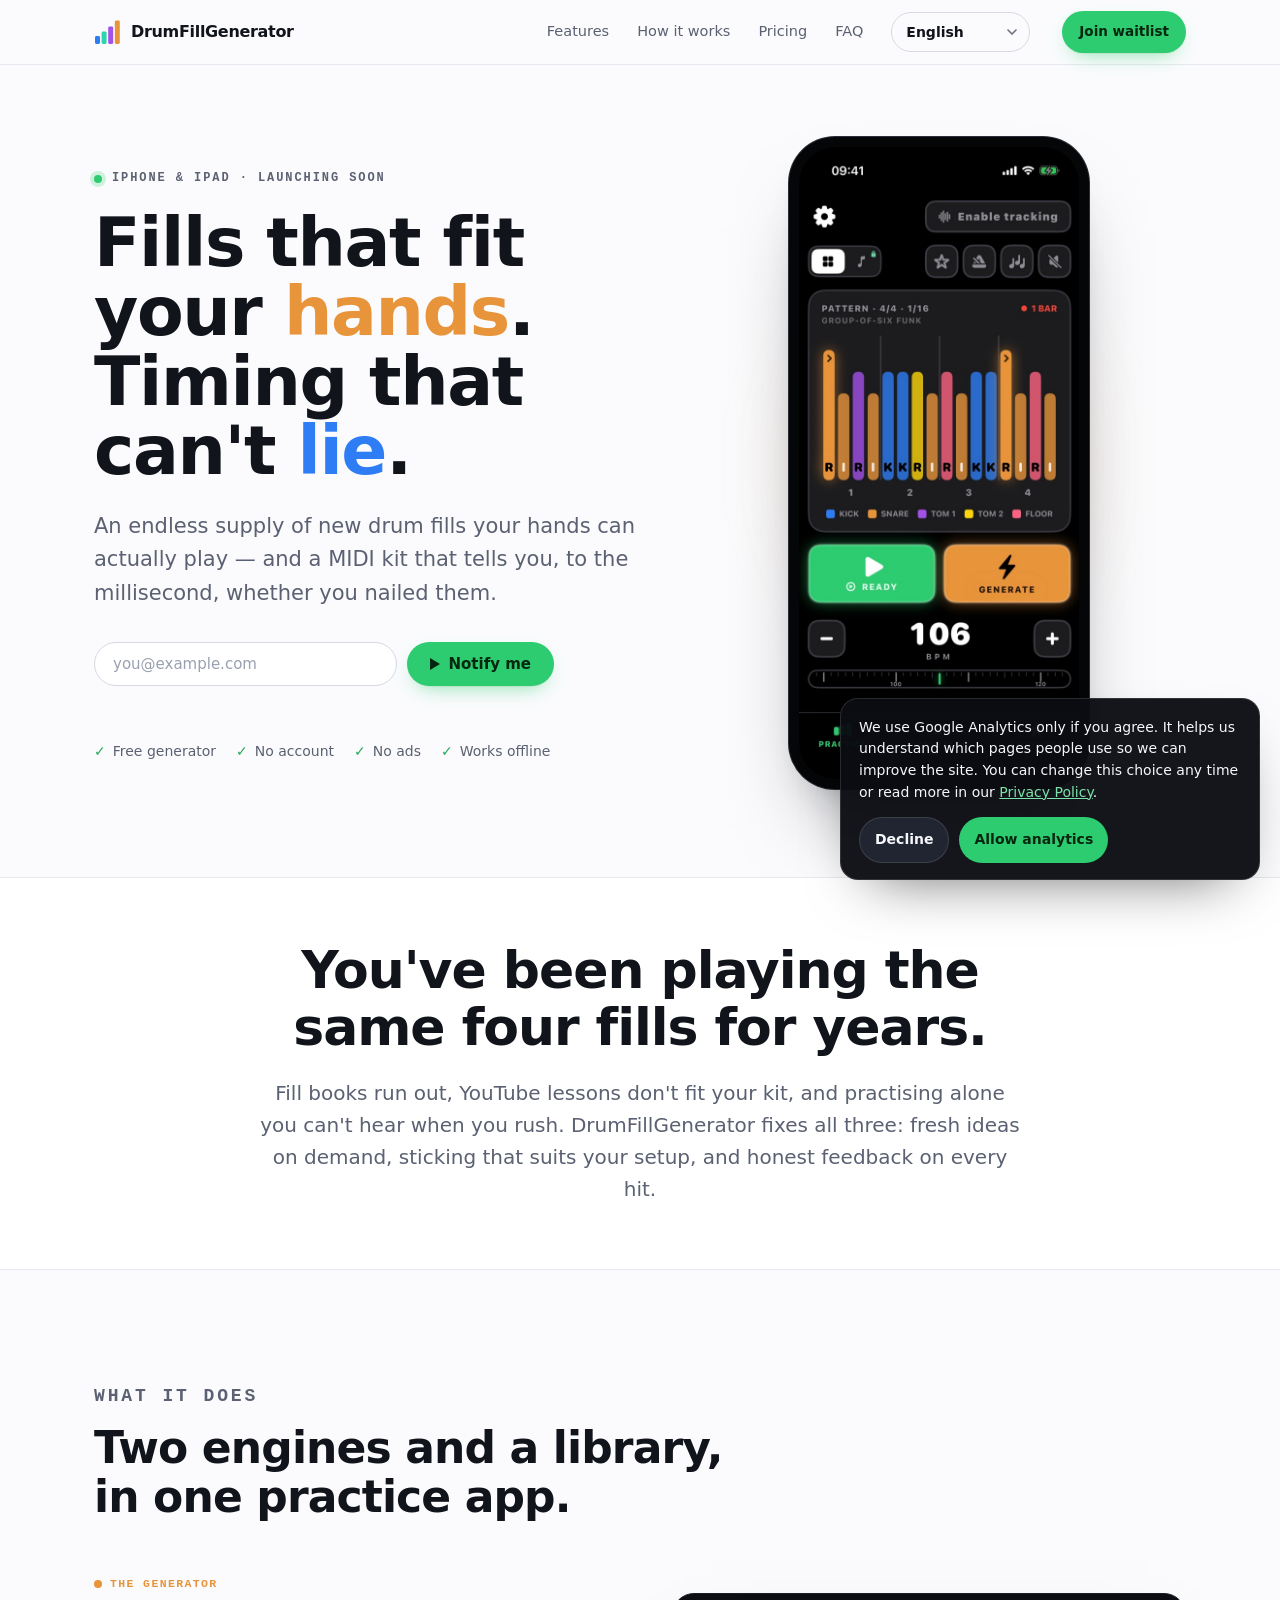
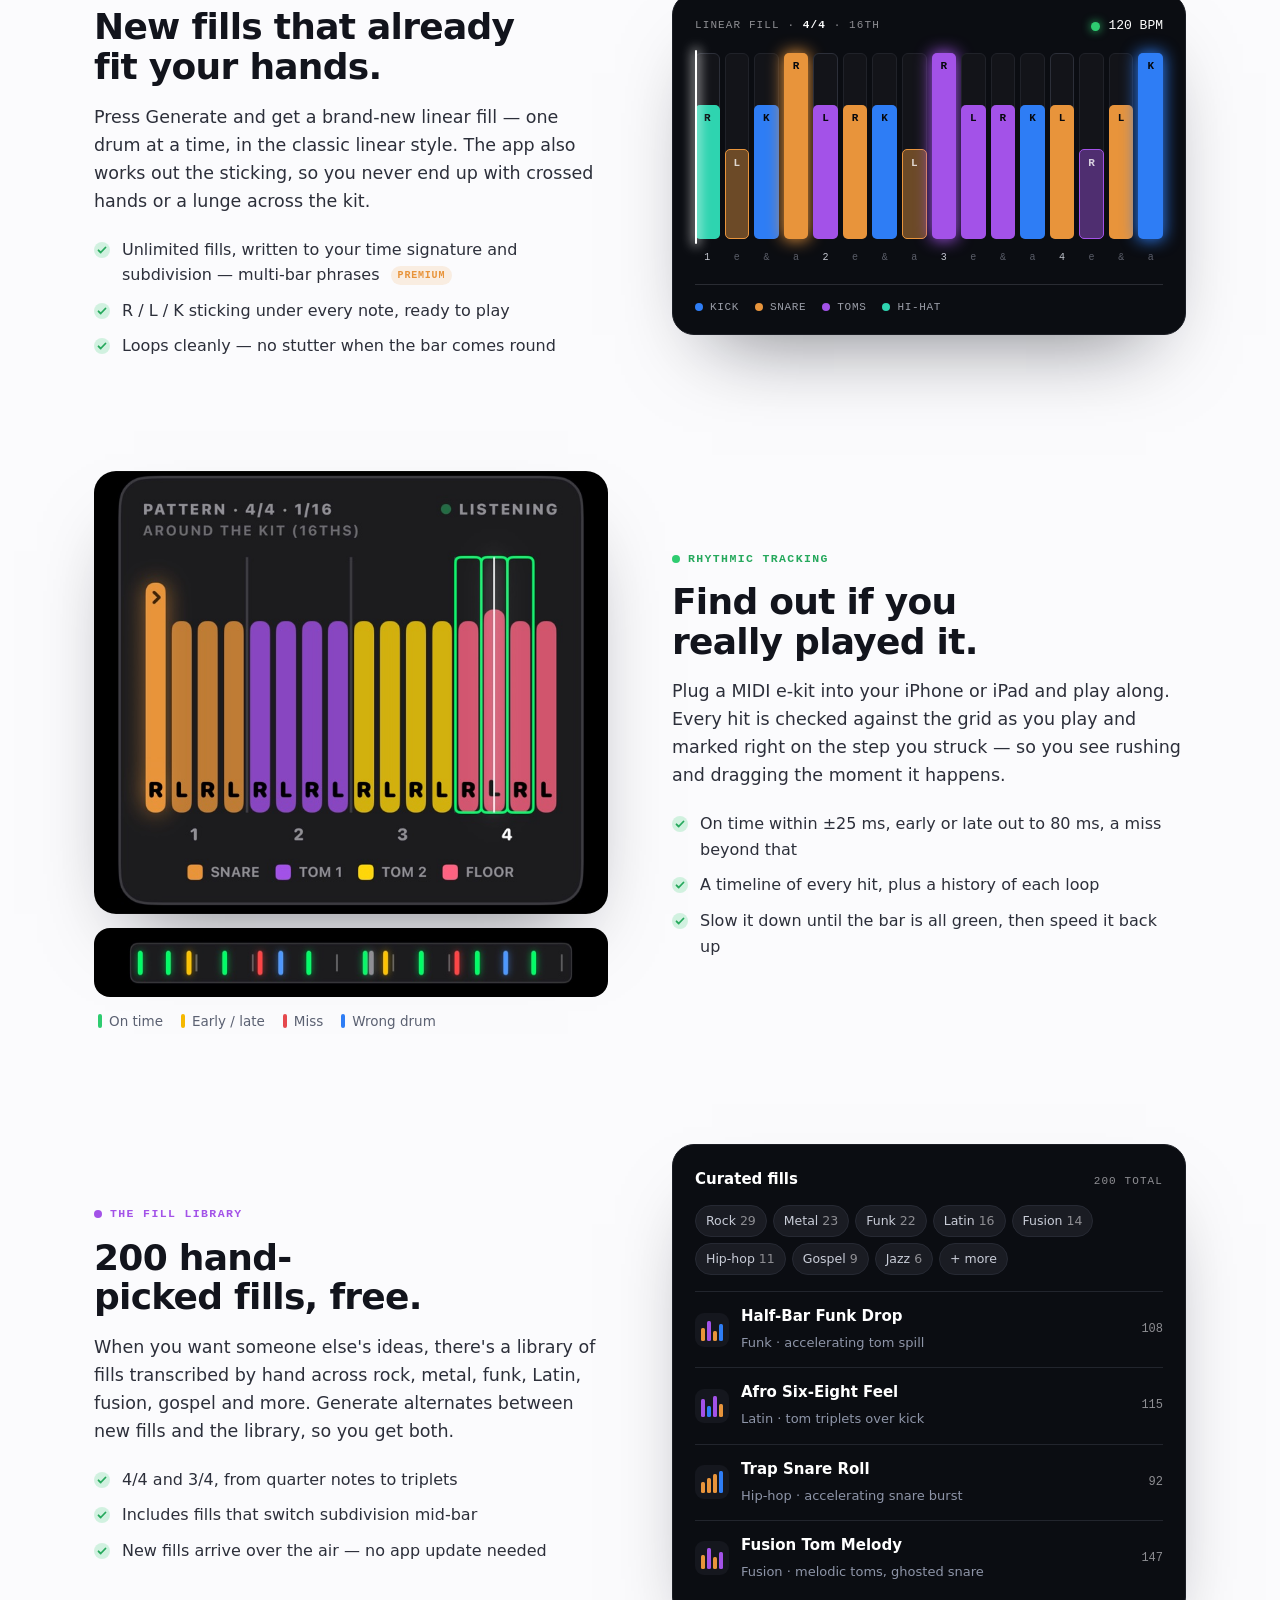
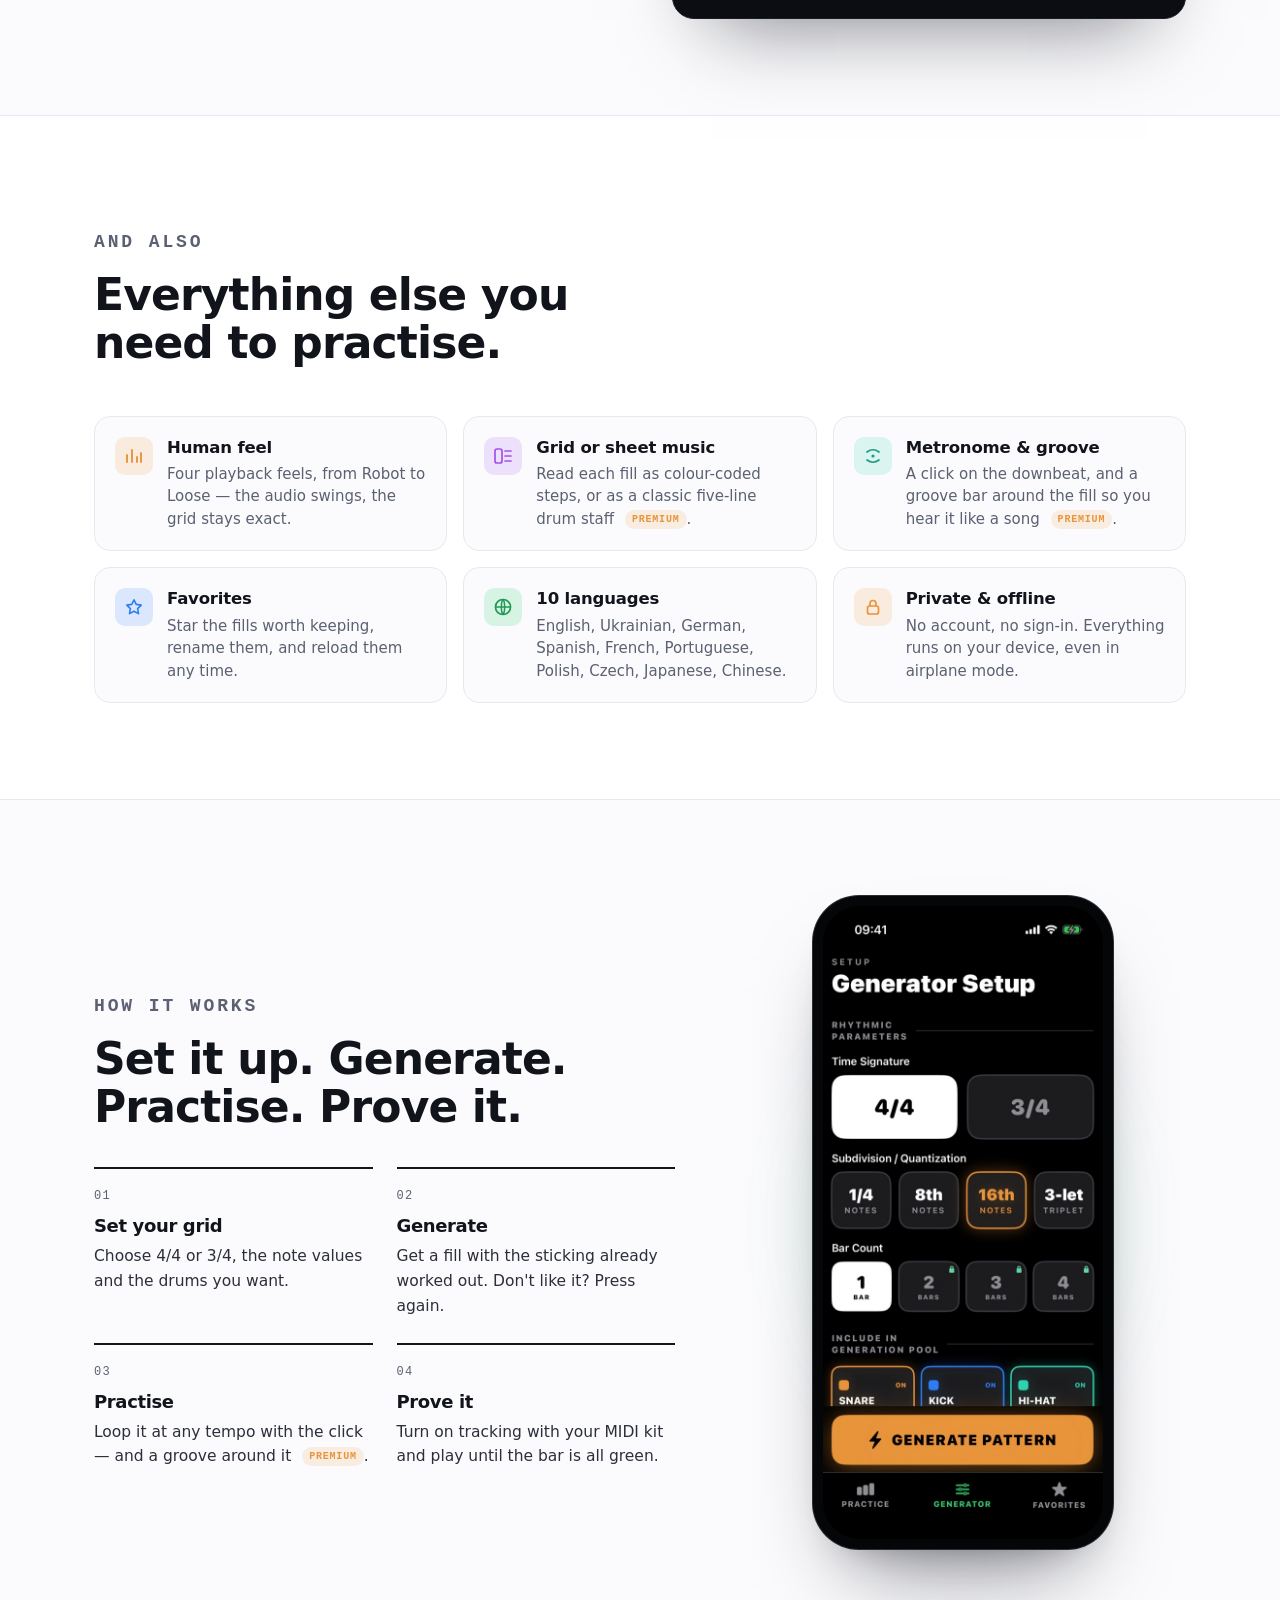
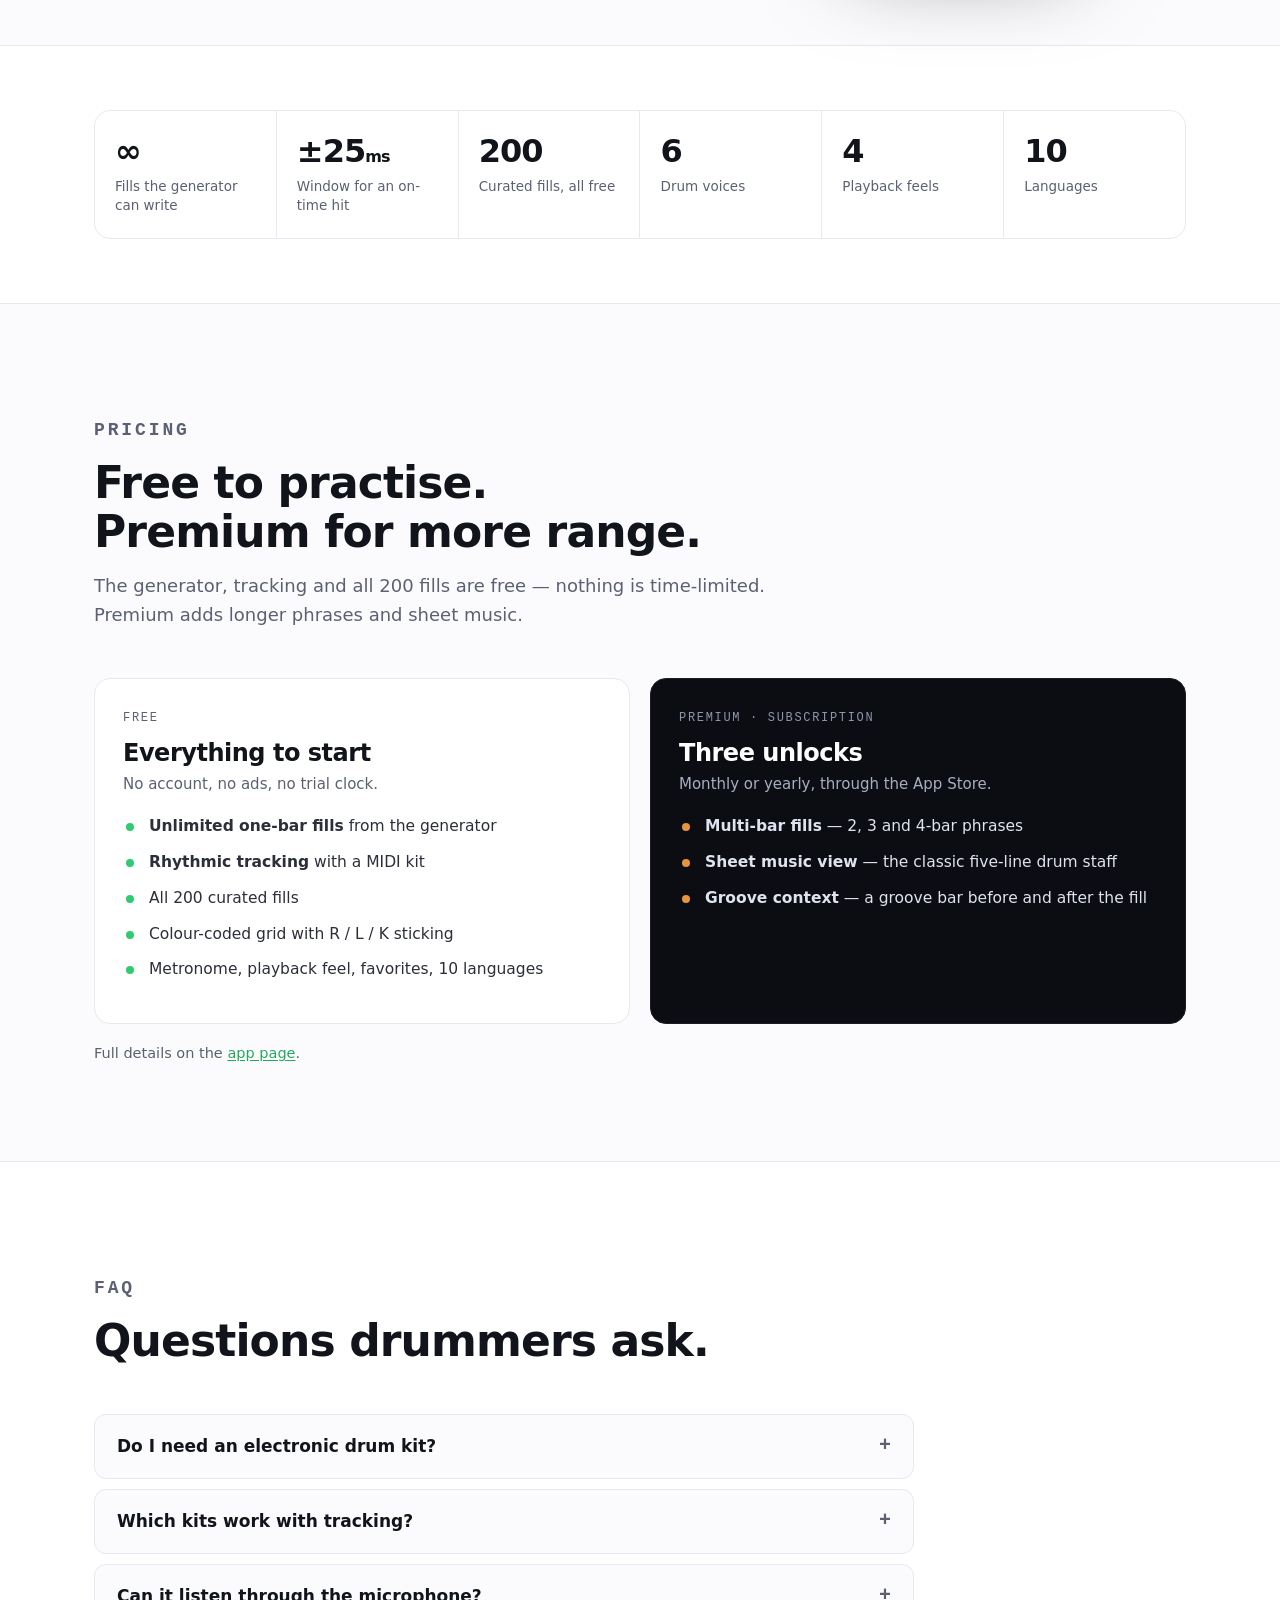
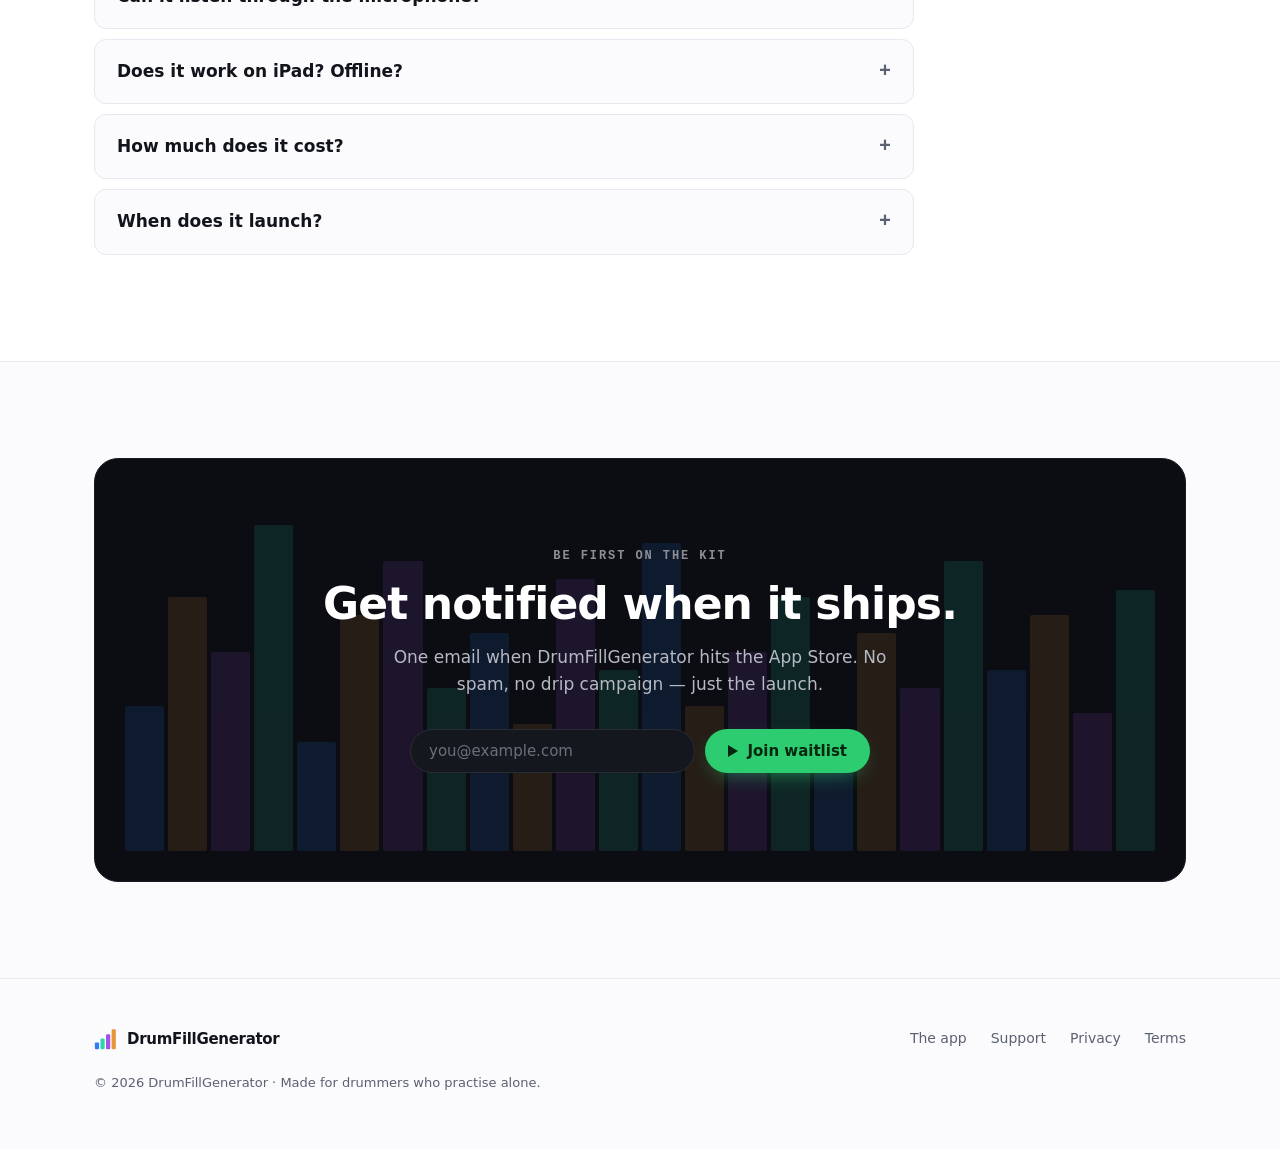
==== commit 0f91bd72: "feat: add language switcher and localize the site into 10 languages Add a nav language selector back" ====
--- a/index.html
+++ b/index.html
@@ -24,23 +24,24 @@
 </script>
 <script async src="https://www.googletagmanager.com/gtag/js?id=G-D79FNVPJES"></script>
 <script src="consent-manager.js"></script>
+<script src="i18n.js" defer></script>
 <meta charset="utf-8">
 <meta name="viewport" content="width=device-width, initial-scale=1">
-<title>DrumFillGenerator — a drum fill engine that fits your hands</title>
-<meta name="description" content="A free iOS drum-fill engine and rhythm trainer. An ergonomic linear generator solves the sticking for your kit, MIDI tracking scores every hit to the millisecond, and 200 curated fills come along free. Grid or classical staff, any tempo, 10 languages.">
+<title data-i18n="index.drumfillgenerator_a_drum_fill_engine">DrumFillGenerator — a drum fill engine that fits your hands</title>
+<meta data-i18n-attr="content:index.a_free_ios_drum_fill" name="description" content="A free iOS drum-fill engine and rhythm trainer. An ergonomic linear generator solves the sticking for your kit, MIDI tracking scores every hit to the millisecond, and 200 curated fills come along free. Grid or classical staff, any tempo, 10 languages.">
 <link rel="canonical" href="https://drumfillgenerator.com/">
 <meta name="theme-color" content="#0B0D12">
 <meta property="og:type" content="website">
-<meta property="og:title" content="DrumFillGenerator — a drum fill engine that fits your hands">
-<meta property="og:description" content="An ergonomic linear fill generator that solves the sticking for your kit, and MIDI timing feedback scored to the millisecond. 200 curated fills along for the ride. Coming soon to iOS.">
+<meta data-i18n-attr="content:index.drumfillgenerator_a_drum_fill_engine" property="og:title" content="DrumFillGenerator — a drum fill engine that fits your hands">
+<meta data-i18n-attr="content:index.an_ergonomic_linear_fill_generator" property="og:description" content="An ergonomic linear fill generator that solves the sticking for your kit, and MIDI timing feedback scored to the millisecond. 200 curated fills along for the ride. Coming soon to iOS.">
 <meta property="og:url" content="https://drumfillgenerator.com/">
 <meta property="og:image" content="https://drumfillgenerator.com/og-image.png">
 <meta property="og:image:type" content="image/png">
 <meta property="og:image:width" content="1200">
 <meta property="og:image:height" content="630">
 <meta name="twitter:card" content="summary_large_image">
-<meta name="twitter:title" content="DrumFillGenerator — a drum fill engine that fits your hands">
-<meta name="twitter:description" content="An ergonomic linear fill generator that solves the sticking for your kit, and MIDI timing feedback scored to the millisecond. 200 curated fills along for the ride. Coming soon to iOS.">
+<meta data-i18n-attr="content:index.drumfillgenerator_a_drum_fill_engine" name="twitter:title" content="DrumFillGenerator — a drum fill engine that fits your hands">
+<meta data-i18n-attr="content:index.an_ergonomic_linear_fill_generator" name="twitter:description" content="An ergonomic linear fill generator that solves the sticking for your kit, and MIDI timing feedback scored to the millisecond. 200 curated fills along for the ride. Coming soon to iOS.">
 <meta name="twitter:image" content="https://drumfillgenerator.com/og-image.png">
 <script type="application/ld+json">
 {
@@ -227,7 +228,7 @@
 <!-- NAV -->
 <nav class="nav">
   <div class="wrap nav-inner">
-    <a class="brand" href="#top" aria-label="DrumFillGenerator home">
+    <a data-i18n-attr="aria-label:common.drumfillgenerator_home" class="brand" href="#top" aria-label="DrumFillGenerator home">
       <svg width="26" height="26" viewBox="0 0 26 26" fill="none" aria-hidden="true">
         <rect x="1" y="17" width="5" height="8" rx="1.4" fill="#2E7DF5"/>
         <rect x="7.6" y="12.5" width="5" height="12.5" rx="1.4" fill="#2ED4B0"/>
@@ -237,12 +238,12 @@
       <span>DrumFillGenerator</span>
     </a>
     <div class="nav-links">
-      <a href="#features">Features</a>
-      <a href="#how">How it works</a>
-      <a href="#pricing">Pricing</a>
-      <a href="#faq">FAQ</a>
-    </div>
-    <a class="btn btn-primary btn-sm" href="#join" data-focus-waitlist>Join waitlist</a>
+      <a data-i18n="common.features" href="#features">Features</a>
+      <a data-i18n="common.how_it_works" href="#how">How it works</a>
+      <a data-i18n="common.pricing" href="#pricing">Pricing</a>
+      <a data-i18n="index.faq" href="#faq">FAQ</a>
+    </div>
+    <a data-i18n="index.join_waitlist" class="btn btn-primary btn-sm" href="#join" data-focus-waitlist>Join waitlist</a>
   </div>
 </nav>
 
@@ -250,14 +251,14 @@
 <header class="hero" id="top">
   <div class="wrap hero-grid">
     <div class="hero-copy">
-      <p class="eyebrow"><i class="live" aria-hidden="true"></i>iPhone &amp; iPad · Launching soon</p>
-      <h1>Fills that fit your <span class="c-snare">hands</span>. Timing that can't <span class="c-kick">lie</span>.</h1>
-      <p class="hero-sub">An endless supply of new drum fills your hands can actually play — and a MIDI kit that tells you, to the millisecond, whether you nailed them.</p>
+      <p data-i18n="index.iphone_ipad_launching_soon" class="eyebrow"><i class="live" aria-hidden="true"></i>iPhone &amp; iPad · Launching soon</p>
+      <h1 data-i18n="index.fills_that_fit_your_hands">Fills that fit your <span class="c-snare">hands</span>. Timing that can't <span class="c-kick">lie</span>.</h1>
+      <p data-i18n="index.an_endless_supply_of_new" class="hero-sub">An endless supply of new drum fills your hands can actually play — and a MIDI kit that tells you, to the millisecond, whether you nailed them.</p>
 
       <div class="waitlist" id="join">
         <form class="waitlist-form" data-source="hero-notify" novalidate>
-          <input type="email" name="email" placeholder="you@example.com" aria-label="Email address" autocomplete="email" required />
-          <button class="btn btn-primary" type="submit">
+          <input data-i18n-attr="aria-label:index.email_address" type="email" name="email" placeholder="you@example.com" aria-label="Email address" autocomplete="email" required />
+          <button data-i18n="index.notify_me" class="btn btn-primary" type="submit">
             <svg class="play-tri" viewBox="0 0 10 12" aria-hidden="true"><path d="M0 0l10 6-10 6z" fill="#06270f"/></svg>
             Notify me
           </button>
@@ -266,17 +267,17 @@
       </div>
 
       <ul class="trust">
-        <li>Free generator</li>
-        <li>No account</li>
-        <li>No ads</li>
-        <li>Works offline</li>
+        <li data-i18n="index.free_generator">Free generator</li>
+        <li data-i18n="index.no_account">No account</li>
+        <li data-i18n="index.no_ads">No ads</li>
+        <li data-i18n="index.works_offline">Works offline</li>
       </ul>
     </div>
 
     <div class="hero-media">
       <div class="phone-glow">
         <div class="phone">
-          <img src="assets/screens/practice.jpg" width="600" height="1304" alt="DrumFillGenerator practice screen: a one-bar 16th-note fill shown as colour-coded bars with R, L and K sticking under each step, plus Play, Generate and a 106 BPM tempo control." fetchpriority="high">
+          <img data-i18n-attr="alt:common.drumfillgenerator_practice_screen_a_" src="assets/screens/practice.jpg" width="600" height="1304" alt="DrumFillGenerator practice screen: a one-bar 16th-note fill shown as colour-coded bars with R, L and K sticking under each step, plus Play, Generate and a 106 BPM tempo control." fetchpriority="high">
         </div>
       </div>
     </div>
@@ -286,8 +287,8 @@
 <!-- HOOK -->
 <section class="section alt tight">
   <div class="wrap hook reveal">
-    <h2>You've been playing the same four fills for years.</h2>
-    <p>Fill books run out, YouTube lessons don't fit your kit, and practising alone you can't hear when you rush. DrumFillGenerator fixes all three: fresh ideas on demand, sticking that suits your setup, and honest feedback on every hit.</p>
+    <h2 data-i18n="common.you_ve_been_playing_the">You've been playing the same four fills for years.</h2>
+    <p data-i18n="index.fill_books_run_out_youtube">Fill books run out, YouTube lessons don't fit your kit, and practising alone you can't hear when you rush. DrumFillGenerator fixes all three: fresh ideas on demand, sticking that suits your setup, and honest feedback on every hit.</p>
   </div>
 </section>
 
@@ -295,28 +296,28 @@
 <section class="section" id="features">
   <div class="wrap">
     <div class="section-head reveal">
-      <p class="eyebrow">What it does</p>
-      <h2>Two engines and a library, in one practice app.</h2>
+      <p data-i18n="common.what_it_does" class="eyebrow">What it does</p>
+      <h2 data-i18n="common.two_engines_and_a_library">Two engines and a library, in one practice app.</h2>
     </div>
 
     <div class="feature-rows">
       <!-- Generator -->
       <div class="feature-row reveal">
         <div class="feature-copy">
-          <span class="tag" style="color:var(--snare)"><i class="dot" style="background:var(--snare)"></i>The generator</span>
-          <h3>New fills that already fit your hands.</h3>
-          <p>Press Generate and get a brand-new linear fill — one drum at a time, in the classic linear style. The app also works out the sticking, so you never end up with crossed hands or a lunge across the kit.</p>
+          <span data-i18n="common.the_generator" class="tag" style="color:var(--snare)"><i class="dot" style="background:var(--snare)"></i>The generator</span>
+          <h3 data-i18n="index.new_fills_that_already_fit">New fills that already fit your hands.</h3>
+          <p data-i18n="index.press_generate_and_get_a">Press Generate and get a brand-new linear fill — one drum at a time, in the classic linear style. The app also works out the sticking, so you never end up with crossed hands or a lunge across the kit.</p>
           <ul class="checks">
-            <li>Unlimited fills, written to your time signature and subdivision — multi-bar phrases <span class="pro-chip">Premium</span></li>
-            <li>R / L / K sticking under every note, ready to play</li>
-            <li>Loops cleanly — no stutter when the bar comes round</li>
+            <li data-i18n="index.unlimited_fills_written_to_your">Unlimited fills, written to your time signature and subdivision — multi-bar phrases <span class="pro-chip">Premium</span></li>
+            <li data-i18n="index.r_l_k_sticking_under">R / L / K sticking under every note, ready to play</li>
+            <li data-i18n="index.loops_cleanly_no_stutter_when">Loops cleanly — no stutter when the bar comes round</li>
           </ul>
         </div>
         <div class="feature-media">
           <div class="stage" aria-hidden="true">
             <div class="stage-bar">
-              <span class="stage-chip">Linear fill · <b>4/4</b> · 16th</span>
-              <span class="stage-bpm"><i class="pulse"></i>120 BPM</span>
+              <span data-i18n="index.linear_fill_4_4_16th" class="stage-chip">Linear fill · <b>4/4</b> · 16th</span>
+              <span data-i18n="index.120_bpm" class="stage-bpm"><i class="pulse"></i>120 BPM</span>
             </div>
             <div class="seq">
               <div class="seq-track" id="seqTrack"></div>
@@ -324,10 +325,10 @@
             </div>
             <div class="seq-beats" id="seqBeats"></div>
             <div class="stage-legend">
-              <span><i class="dot" style="background:var(--kick)"></i>Kick</span>
-              <span><i class="dot" style="background:var(--snare)"></i>Snare</span>
-              <span><i class="dot" style="background:var(--tom)"></i>Toms</span>
-              <span><i class="dot" style="background:var(--hihat)"></i>Hi-hat</span>
+              <span data-i18n="index.kick"><i class="dot" style="background:var(--kick)"></i>Kick</span>
+              <span data-i18n="index.snare"><i class="dot" style="background:var(--snare)"></i>Snare</span>
+              <span data-i18n="index.toms"><i class="dot" style="background:var(--tom)"></i>Toms</span>
+              <span data-i18n="index.hi_hat"><i class="dot" style="background:var(--hihat)"></i>Hi-hat</span>
             </div>
           </div>
         </div>
@@ -336,26 +337,26 @@
       <!-- Tracking -->
       <div class="feature-row flip reveal">
         <div class="feature-copy">
-          <span class="tag" style="color:var(--green-deep)"><i class="dot" style="background:var(--green)"></i>Rhythmic tracking</span>
-          <h3>Find out if you really played it.</h3>
-          <p>Plug a MIDI e-kit into your iPhone or iPad and play along. Every hit is checked against the grid as you play and marked right on the step you struck — so you see rushing and dragging the moment it happens.</p>
+          <span data-i18n="common.rhythmic_tracking" class="tag" style="color:var(--green-deep)"><i class="dot" style="background:var(--green)"></i>Rhythmic tracking</span>
+          <h3 data-i18n="index.find_out_if_you_really">Find out if you really played it.</h3>
+          <p data-i18n="index.plug_a_midi_e_kit">Plug a MIDI e-kit into your iPhone or iPad and play along. Every hit is checked against the grid as you play and marked right on the step you struck — so you see rushing and dragging the moment it happens.</p>
           <ul class="checks">
-            <li>On time within ±25 ms, early or late out to 80 ms, a miss beyond that</li>
-            <li>A timeline of every hit, plus a history of each loop</li>
-            <li>Slow it down until the bar is all green, then speed it back up</li>
+            <li data-i18n="index.on_time_within_25_ms">On time within ±25 ms, early or late out to 80 ms, a miss beyond that</li>
+            <li data-i18n="index.a_timeline_of_every_hit">A timeline of every hit, plus a history of each loop</li>
+            <li data-i18n="index.slow_it_down_until_the">Slow it down until the bar is all green, then speed it back up</li>
           </ul>
         </div>
         <div class="feature-media">
           <figure class="track-shot" style="margin:0">
-            <img src="assets/screens/tracking.jpg" width="720" height="621" loading="lazy" alt="Pattern card while tracking: the steps just played are outlined in green as on-time hits, with a LISTENING indicator.">
+            <img data-i18n-attr="alt:common.pattern_card_while_tracking_the" src="assets/screens/tracking.jpg" width="720" height="621" loading="lazy" alt="Pattern card while tracking: the steps just played are outlined in green as on-time hits, with a LISTENING indicator.">
             <div class="timeline">
-              <img src="assets/screens/timeline.jpg" width="720" height="71" loading="lazy" alt="Hit timeline: a row of coloured ticks, mostly green with a few amber, red and blue.">
+              <img data-i18n-attr="alt:common.hit_timeline_a_row_of" src="assets/screens/timeline.jpg" width="720" height="71" loading="lazy" alt="Hit timeline: a row of coloured ticks, mostly green with a few amber, red and blue.">
             </div>
             <figcaption class="hit-legend">
-              <span><i style="background:var(--green)"></i>On time</span>
-              <span><i style="background:#F5B800"></i>Early / late</span>
-              <span><i style="background:var(--red)"></i>Miss</span>
-              <span><i style="background:var(--kick)"></i>Wrong drum</span>
+              <span data-i18n="common.on_time"><i style="background:var(--green)"></i>On time</span>
+              <span data-i18n="common.early_late"><i style="background:#F5B800"></i>Early / late</span>
+              <span data-i18n="common.miss"><i style="background:var(--red)"></i>Miss</span>
+              <span data-i18n="common.wrong_drum"><i style="background:var(--kick)"></i>Wrong drum</span>
             </figcaption>
           </figure>
         </div>
@@ -364,20 +365,20 @@
       <!-- Library -->
       <div class="feature-row reveal">
         <div class="feature-copy">
-          <span class="tag" style="color:var(--tom)"><i class="dot" style="background:var(--tom)"></i>The fill library</span>
-          <h3>200 hand-picked fills, free.</h3>
-          <p>When you want someone else's ideas, there's a library of fills transcribed by hand across rock, metal, funk, Latin, fusion, gospel and more. Generate alternates between new fills and the library, so you get both.</p>
+          <span data-i18n="index.the_fill_library" class="tag" style="color:var(--tom)"><i class="dot" style="background:var(--tom)"></i>The fill library</span>
+          <h3 data-i18n="index.200_hand_picked_fills_free">200 hand-picked fills, free.</h3>
+          <p data-i18n="index.when_you_want_someone_else">When you want someone else's ideas, there's a library of fills transcribed by hand across rock, metal, funk, Latin, fusion, gospel and more. Generate alternates between new fills and the library, so you get both.</p>
           <ul class="checks">
-            <li>4/4 and 3/4, from quarter notes to triplets</li>
-            <li>Includes fills that switch subdivision mid-bar</li>
-            <li>New fills arrive over the air — no app update needed</li>
+            <li data-i18n="index.4_4_and_3_4">4/4 and 3/4, from quarter notes to triplets</li>
+            <li data-i18n="index.includes_fills_that_switch_subdivisi">Includes fills that switch subdivision mid-bar</li>
+            <li data-i18n="index.new_fills_arrive_over_the">New fills arrive over the air — no app update needed</li>
           </ul>
         </div>
         <div class="feature-media">
           <div class="library" aria-hidden="true">
-            <div class="lib-head"><b>Curated fills</b><span>200 total</span></div>
+            <div class="lib-head"><b data-i18n="index.curated_fills">Curated fills</b><span data-i18n="index.200_total">200 total</span></div>
             <div class="genres">
-              <span>Rock<em>29</em></span><span>Metal<em>23</em></span><span>Funk<em>22</em></span><span>Latin<em>16</em></span><span>Fusion<em>14</em></span><span>Hip-hop<em>11</em></span><span>Gospel<em>9</em></span><span>Jazz<em>6</em></span><span>+ more</span>
+              <span data-i18n="index.rock29">Rock<em>29</em></span><span data-i18n="index.metal23">Metal<em>23</em></span><span data-i18n="index.funk22">Funk<em>22</em></span><span data-i18n="index.latin16">Latin<em>16</em></span><span data-i18n="index.fusion14">Fusion<em>14</em></span><span data-i18n="index.hip_hop11">Hip-hop<em>11</em></span><span data-i18n="index.gospel9">Gospel<em>9</em></span><span data-i18n="index.jazz6">Jazz<em>6</em></span><span data-i18n="index.more">+ more</span>
             </div>
             <div class="fill-row"><span class="sw"><i style="height:60%;background:var(--snare)"></i><i style="height:90%;background:var(--tom)"></i><i style="height:45%;background:var(--snare)"></i><i style="height:75%;background:var(--kick)"></i></span><div><b>Half-Bar Funk Drop</b><small>Funk · accelerating tom spill</small></div><span class="bpm">108</span></div>
             <div class="fill-row"><span class="sw"><i style="height:80%;background:var(--tom)"></i><i style="height:50%;background:var(--kick)"></i><i style="height:95%;background:var(--tom)"></i><i style="height:60%;background:var(--snare)"></i></span><div><b>Afro Six-Eight Feel</b><small>Latin · tom triplets over kick</small></div><span class="bpm">115</span></div>
@@ -394,33 +395,33 @@
 <section class="section alt">
   <div class="wrap">
     <div class="section-head reveal">
-      <p class="eyebrow">And also</p>
-      <h2>Everything else you need to practise.</h2>
+      <p data-i18n="common.and_also" class="eyebrow">And also</p>
+      <h2 data-i18n="index.everything_else_you_need_to">Everything else you need to practise.</h2>
     </div>
     <div class="minis reveal">
       <div class="mini">
         <div class="ico" style="background:color-mix(in srgb,var(--snare) 16%,transparent)"><svg width="20" height="20" viewBox="0 0 20 20" fill="none" aria-hidden="true"><path d="M3 16V9M8 16V4M13 16v-5M17 16V7" stroke="#E8943B" stroke-width="1.9" stroke-linecap="round"/></svg></div>
-        <div><h3>Human feel</h3><p>Four playback feels, from Robot to Loose — the audio swings, the grid stays exact.</p></div>
+        <div><h3 data-i18n="index.human_feel">Human feel</h3><p data-i18n="index.four_playback_feels_from_robot">Four playback feels, from Robot to Loose — the audio swings, the grid stays exact.</p></div>
       </div>
       <div class="mini">
         <div class="ico" style="background:color-mix(in srgb,var(--tom) 16%,transparent)"><svg width="20" height="20" viewBox="0 0 20 20" fill="none" aria-hidden="true"><rect x="2" y="3" width="7" height="14" rx="2" stroke="#A352E8" stroke-width="1.7"/><path d="M12 5h6M12 10h6M12 15h6" stroke="#A352E8" stroke-width="1.7" stroke-linecap="round"/></svg></div>
-        <div><h3>Grid or sheet music</h3><p>Read each fill as colour-coded steps, or as a classic five-line drum staff <span class="pro-chip">Premium</span>.</p></div>
+        <div><h3 data-i18n="common.grid_or_sheet_music">Grid or sheet music</h3><p data-i18n="index.read_each_fill_as_colour">Read each fill as colour-coded steps, or as a classic five-line drum staff <span class="pro-chip">Premium</span>.</p></div>
       </div>
       <div class="mini">
         <div class="ico" style="background:color-mix(in srgb,var(--hihat) 16%,transparent)"><svg width="20" height="20" viewBox="0 0 20 20" fill="none" aria-hidden="true"><path d="M4 6c4-3 8-3 12 0M4 14c4 3 8 3 12 0" stroke="#1F9C81" stroke-width="1.7" stroke-linecap="round"/><circle cx="10" cy="10" r="1.6" fill="#1F9C81"/></svg></div>
-        <div><h3>Metronome &amp; groove</h3><p>A click on the downbeat, and a groove bar around the fill so you hear it like a song <span class="pro-chip">Premium</span>.</p></div>
+        <div><h3 data-i18n="index.metronome_groove">Metronome &amp; groove</h3><p data-i18n="index.a_click_on_the_downbeat">A click on the downbeat, and a groove bar around the fill so you hear it like a song <span class="pro-chip">Premium</span>.</p></div>
       </div>
       <div class="mini">
         <div class="ico" style="background:color-mix(in srgb,var(--kick) 16%,transparent)"><svg width="20" height="20" viewBox="0 0 20 20" fill="none" aria-hidden="true"><path d="M10 2.8l2.2 4.6 5 .7-3.6 3.5.9 5-4.5-2.4-4.5 2.4.9-5L2.8 8.1l5-.7z" stroke="#2E7DF5" stroke-width="1.6" stroke-linejoin="round"/></svg></div>
-        <div><h3>Favorites</h3><p>Star the fills worth keeping, rename them, and reload them any time.</p></div>
+        <div><h3 data-i18n="index.favorites">Favorites</h3><p data-i18n="index.star_the_fills_worth_keeping">Star the fills worth keeping, rename them, and reload them any time.</p></div>
       </div>
       <div class="mini">
         <div class="ico" style="background:color-mix(in srgb,var(--green) 18%,transparent)"><svg width="20" height="20" viewBox="0 0 20 20" fill="none" aria-hidden="true"><circle cx="10" cy="10" r="7.5" stroke="#1F9A53" stroke-width="1.7"/><path d="M2.5 10h15M10 2.5c2.2 2.3 2.2 12.7 0 15M10 2.5c-2.2 2.3-2.2 12.7 0 15" stroke="#1F9A53" stroke-width="1.5"/></svg></div>
-        <div><h3>10 languages</h3><p>English, Ukrainian, German, Spanish, French, Portuguese, Polish, Czech, Japanese, Chinese.</p></div>
+        <div><h3 data-i18n="index.10_languages">10 languages</h3><p data-i18n="index.english_ukrainian_german_spanish_fre">English, Ukrainian, German, Spanish, French, Portuguese, Polish, Czech, Japanese, Chinese.</p></div>
       </div>
       <div class="mini">
         <div class="ico" style="background:color-mix(in srgb,var(--snare) 16%,transparent)"><svg width="20" height="20" viewBox="0 0 20 20" fill="none" aria-hidden="true"><rect x="4.5" y="9" width="11" height="8" rx="2" stroke="#E8943B" stroke-width="1.7"/><path d="M7 9V6.5a3 3 0 016 0V9" stroke="#E8943B" stroke-width="1.7"/></svg></div>
-        <div><h3>Private &amp; offline</h3><p>No account, no sign-in. Everything runs on your device, even in airplane mode.</p></div>
+        <div><h3 data-i18n="index.private_offline">Private &amp; offline</h3><p data-i18n="index.no_account_no_sign_in">No account, no sign-in. Everything runs on your device, even in airplane mode.</p></div>
       </div>
     </div>
   </div>
@@ -431,36 +432,36 @@
   <div class="wrap how">
     <div class="reveal">
       <div class="section-head" style="margin-bottom:36px">
-        <p class="eyebrow">How it works</p>
-        <h2>Set it up. Generate. Practise. Prove it.</h2>
+        <p data-i18n="common.how_it_works" class="eyebrow">How it works</p>
+        <h2 data-i18n="index.set_it_up_generate_practise">Set it up. Generate. Practise. Prove it.</h2>
       </div>
       <div class="steps">
         <div class="step">
           <div class="n">01</div>
-          <h3>Set your grid</h3>
-          <p>Choose 4/4 or 3/4, the note values and the drums you want.</p>
+          <h3 data-i18n="common.set_your_grid">Set your grid</h3>
+          <p data-i18n="index.choose_4_4_or_3">Choose 4/4 or 3/4, the note values and the drums you want.</p>
         </div>
         <div class="step">
           <div class="n">02</div>
-          <h3>Generate</h3>
-          <p>Get a fill with the sticking already worked out. Don't like it? Press again.</p>
+          <h3 data-i18n="index.generate">Generate</h3>
+          <p data-i18n="index.get_a_fill_with_the">Get a fill with the sticking already worked out. Don't like it? Press again.</p>
         </div>
         <div class="step">
           <div class="n">03</div>
-          <h3>Practise</h3>
-          <p>Loop it at any tempo with the click — and a groove around it <span class="pro-chip">Premium</span>.</p>
+          <h3 data-i18n="index.practise">Practise</h3>
+          <p data-i18n="index.loop_it_at_any_tempo">Loop it at any tempo with the click — and a groove around it <span class="pro-chip">Premium</span>.</p>
         </div>
         <div class="step">
           <div class="n">04</div>
-          <h3>Prove it</h3>
-          <p>Turn on tracking with your MIDI kit and play until the bar is all green.</p>
+          <h3 data-i18n="index.prove_it">Prove it</h3>
+          <p data-i18n="index.turn_on_tracking_with_your">Turn on tracking with your MIDI kit and play until the bar is all green.</p>
         </div>
       </div>
     </div>
     <div class="how-media reveal">
       <div class="phone-glow">
         <div class="phone">
-          <img src="assets/screens/generator.jpg" width="600" height="1304" loading="lazy" alt="Generator Setup screen: time signature 4/4 or 3/4, subdivision from quarter notes to triplets, bar count from 1 to 4, and which drums to include.">
+          <img data-i18n-attr="alt:common.generator_setup_screen_time_signatur" src="assets/screens/generator.jpg" width="600" height="1304" loading="lazy" alt="Generator Setup screen: time signature 4/4 or 3/4, subdivision from quarter notes to triplets, bar count from 1 to 4, and which drums to include.">
         </div>
       </div>
     </div>
@@ -471,12 +472,12 @@
 <section class="section alt tight" id="specs">
   <div class="wrap">
     <div class="stats reveal">
-      <div class="cell"><div class="n">∞</div><div class="l">Fills the generator can write</div></div>
-      <div class="cell"><div class="n">±25<small>ms</small></div><div class="l">Window for an on-time hit</div></div>
-      <div class="cell"><div class="n">200</div><div class="l">Curated fills, all free</div></div>
-      <div class="cell"><div class="n">6</div><div class="l">Drum voices</div></div>
-      <div class="cell"><div class="n">4</div><div class="l">Playback feels</div></div>
-      <div class="cell"><div class="n">10</div><div class="l">Languages</div></div>
+      <div class="cell"><div class="n">∞</div><div data-i18n="common.fills_the_generator_can_write" class="l">Fills the generator can write</div></div>
+      <div class="cell"><div class="n">±25<small>ms</small></div><div data-i18n="common.window_for_an_on_time" class="l">Window for an on-time hit</div></div>
+      <div class="cell"><div class="n">200</div><div data-i18n="common.curated_fills_all_free" class="l">Curated fills, all free</div></div>
+      <div class="cell"><div class="n">6</div><div data-i18n="index.drum_voices" class="l">Drum voices</div></div>
+      <div class="cell"><div class="n">4</div><div data-i18n="index.playback_feels" class="l">Playback feels</div></div>
+      <div class="cell"><div class="n">10</div><div data-i18n="common.languages" class="l">Languages</div></div>
     </div>
   </div>
 </section>
@@ -485,35 +486,35 @@
 <section class="section" id="pricing">
   <div class="wrap">
     <div class="section-head reveal">
-      <p class="eyebrow">Pricing</p>
-      <h2>Free to practise. Premium for more range.</h2>
-      <p>The generator, tracking and all 200 fills are free — nothing is time-limited. Premium adds longer phrases and sheet music.</p>
+      <p data-i18n="common.pricing" class="eyebrow">Pricing</p>
+      <h2 data-i18n="index.free_to_practise_premium_for">Free to practise. Premium for more range.</h2>
+      <p data-i18n="index.the_generator_tracking_and_all">The generator, tracking and all 200 fills are free — nothing is time-limited. Premium adds longer phrases and sheet music.</p>
     </div>
     <div class="tiers reveal">
       <div class="tier">
-        <div class="name">Free</div>
-        <h3>Everything to start</h3>
-        <p class="sub">No account, no ads, no trial clock.</p>
+        <div data-i18n="common.free" class="name">Free</div>
+        <h3 data-i18n="common.everything_to_start">Everything to start</h3>
+        <p data-i18n="common.no_account_no_ads_no" class="sub">No account, no ads, no trial clock.</p>
         <ul>
-          <li><b>Unlimited one-bar fills</b> from the generator</li>
-          <li><b>Rhythmic tracking</b> with a MIDI kit</li>
-          <li>All 200 curated fills</li>
-          <li>Colour-coded grid with R / L / K sticking</li>
-          <li>Metronome, playback feel, favorites, 10 languages</li>
+          <li data-i18n="index.unlimited_one_bar_fills_from"><b>Unlimited one-bar fills</b> from the generator</li>
+          <li data-i18n="index.rhythmic_tracking_with_a_midi"><b>Rhythmic tracking</b> with a MIDI kit</li>
+          <li data-i18n="common.all_200_curated_fills">All 200 curated fills</li>
+          <li data-i18n="index.colour_coded_grid_with_r">Colour-coded grid with R / L / K sticking</li>
+          <li data-i18n="index.metronome_playback_feel_favorites_10">Metronome, playback feel, favorites, 10 languages</li>
         </ul>
       </div>
       <div class="tier pro">
-        <div class="name">Premium · subscription</div>
-        <h3>Three unlocks</h3>
-        <p class="sub">Monthly or yearly, through the App Store.</p>
+        <div data-i18n="common.premium_subscription" class="name">Premium · subscription</div>
+        <h3 data-i18n="common.three_unlocks">Three unlocks</h3>
+        <p data-i18n="index.monthly_or_yearly_through_the" class="sub">Monthly or yearly, through the App Store.</p>
         <ul>
-          <li><b>Multi-bar fills</b> — 2, 3 and 4-bar phrases</li>
-          <li><b>Sheet music view</b> — the classic five-line drum staff</li>
-          <li><b>Groove context</b> — a groove bar before and after the fill</li>
+          <li data-i18n="common.multi_bar_fills_2_3"><b>Multi-bar fills</b> — 2, 3 and 4-bar phrases</li>
+          <li data-i18n="index.sheet_music_view_the_classic"><b>Sheet music view</b> — the classic five-line drum staff</li>
+          <li data-i18n="index.groove_context_a_groove_bar"><b>Groove context</b> — a groove bar before and after the fill</li>
         </ul>
       </div>
     </div>
-    <p class="tiers-note">Full details on the <a href="app.html#pricing">app page</a>.</p>
+    <p data-i18n="index.full_details_on_the_app" class="tiers-note">Full details on the <a href="app.html#pricing">app page</a>.</p>
   </div>
 </section>
 
@@ -521,33 +522,33 @@
 <section class="section alt" id="faq">
   <div class="wrap">
     <div class="section-head reveal">
-      <p class="eyebrow">FAQ</p>
-      <h2>Questions drummers ask.</h2>
+      <p data-i18n="index.faq" class="eyebrow">FAQ</p>
+      <h2 data-i18n="index.questions_drummers_ask">Questions drummers ask.</h2>
     </div>
     <div class="faq reveal">
       <details>
-        <summary>Do I need an electronic drum kit?</summary>
-        <div class="answer"><p>No. Generating, listening, looping and reading fills all work on their own. A MIDI e-kit or pad is only needed for rhythmic tracking — the part that scores your timing.</p></div>
+        <summary data-i18n="index.do_i_need_an_electronic">Do I need an electronic drum kit?</summary>
+        <div class="answer"><p data-i18n="index.no_generating_listening_looping_and">No. Generating, listening, looping and reading fills all work on their own. A MIDI e-kit or pad is only needed for rhythmic tracking — the part that scores your timing.</p></div>
       </details>
       <details>
-        <summary>Which kits work with tracking?</summary>
-        <div class="answer"><p>Any drum kit or pad that sends MIDI over USB-C to your iPhone or iPad. Tracking works on one-bar fills.</p></div>
+        <summary data-i18n="index.which_kits_work_with_tracking">Which kits work with tracking?</summary>
+        <div class="answer"><p data-i18n="index.any_drum_kit_or_pad">Any drum kit or pad that sends MIDI over USB-C to your iPhone or iPad. Tracking works on one-bar fills.</p></div>
       </details>
       <details>
-        <summary>Can it listen through the microphone?</summary>
-        <div class="answer"><p>Not yet. Microphone tracking for acoustic kits is in development and shows as "Soon" in the app.</p></div>
+        <summary data-i18n="index.can_it_listen_through_the">Can it listen through the microphone?</summary>
+        <div class="answer"><p data-i18n="index.not_yet_microphone_tracking_for">Not yet. Microphone tracking for acoustic kits is in development and shows as "Soon" in the app.</p></div>
       </details>
       <details>
-        <summary>Does it work on iPad? Offline?</summary>
-        <div class="answer"><p>Yes to both. It runs on iPhone and iPad with iOS 26.5 or later, and everything works without a connection. The network is only used to refresh the fill library and show the subscription screen.</p></div>
+        <summary data-i18n="index.does_it_work_on_ipad">Does it work on iPad? Offline?</summary>
+        <div class="answer"><p data-i18n="index.yes_to_both_it_runs">Yes to both. It runs on iPhone and iPad with iOS 26.5 or later, and everything works without a connection. The network is only used to refresh the fill library and show the subscription screen.</p></div>
       </details>
       <details>
-        <summary>How much does it cost?</summary>
-        <div class="answer"><p>The app is free, including the generator, tracking and all 200 curated fills. An optional Premium subscription unlocks multi-bar fills, sheet music and groove context.</p></div>
+        <summary data-i18n="index.how_much_does_it_cost">How much does it cost?</summary>
+        <div class="answer"><p data-i18n="index.the_app_is_free_including">The app is free, including the generator, tracking and all 200 curated fills. An optional Premium subscription unlocks multi-bar fills, sheet music and groove context.</p></div>
       </details>
       <details>
-        <summary>When does it launch?</summary>
-        <div class="answer"><p>The app is finished and on its way to the App Store. Join the waitlist and we'll send one email the day it's out.</p></div>
+        <summary data-i18n="index.when_does_it_launch">When does it launch?</summary>
+        <div class="answer"><p data-i18n="index.the_app_is_finished_and">The app is finished and on its way to the App Store. Join the waitlist and we'll send one email the day it's out.</p></div>
       </details>
     </div>
   </div>
@@ -559,13 +560,13 @@
     <div class="cta-band">
       <div class="deco" id="ctaDeco" aria-hidden="true"></div>
       <div style="position:relative">
-        <p class="eyebrow" style="color:#8E8E93">Be first on the kit</p>
-        <h2 style="margin-top:14px">Get notified when it ships.</h2>
-        <p>One email when DrumFillGenerator hits the App Store. No spam, no drip campaign — just the launch.</p>
+        <p data-i18n="index.be_first_on_the_kit" class="eyebrow" style="color:#8E8E93">Be first on the kit</p>
+        <h2 data-i18n="index.get_notified_when_it_ships" style="margin-top:14px">Get notified when it ships.</h2>
+        <p data-i18n="index.one_email_when_drumfillgenerator_hit">One email when DrumFillGenerator hits the App Store. No spam, no drip campaign — just the launch.</p>
         <div class="waitlist">
           <form class="waitlist-form" data-source="cta-join-waitlist" novalidate>
-            <input type="email" name="email" placeholder="you@example.com" aria-label="Email address" autocomplete="email" required />
-            <button class="btn btn-primary" type="submit">
+            <input data-i18n-attr="aria-label:index.email_address" type="email" name="email" placeholder="you@example.com" aria-label="Email address" autocomplete="email" required />
+            <button data-i18n="index.join_waitlist_2" class="btn btn-primary" type="submit">
               <svg class="play-tri" viewBox="0 0 10 12" aria-hidden="true"><path d="M0 0l10 6-10 6z" fill="#06270f"/></svg>
               Join waitlist
             </button>
@@ -591,13 +592,13 @@
         <span>DrumFillGenerator</span>
       </a>
       <div class="foot-links">
-        <a href="app.html">The app</a>
-        <a href="support.html">Support</a>
-        <a href="privacy.html">Privacy</a>
-        <a href="terms.html">Terms</a>
-      </div>
-    </div>
-    <p class="foot-note">© 2026 DrumFillGenerator · Made for drummers who practise alone.</p>
+        <a data-i18n="common.the_app" href="app.html">The app</a>
+        <a data-i18n="common.support" href="support.html">Support</a>
+        <a data-i18n="common.privacy" href="privacy.html">Privacy</a>
+        <a data-i18n="common.terms" href="terms.html">Terms</a>
+      </div>
+    </div>
+    <p data-i18n="index.2026_drumfillgenerator_made_for_drum" class="foot-note">© 2026 DrumFillGenerator · Made for drummers who practise alone.</p>
   </div>
 </footer>
 
@@ -666,6 +667,7 @@
     }
 
     // --- Waitlist forms ---
+    function t(key, fallback) { return window.dfI18n ? window.dfI18n.t(key, fallback) : fallback; }
     var EMAIL_RE = /^[^\s@]+@[^\s@]+\.[^\s@]+$/;
     function getWaitlistConfig() {
       var cfg = window.WAITLIST_CONFIG || {};
@@ -681,7 +683,7 @@
         return Promise.reject(new Error('Waitlist storage is not configured. Update waitlist-config.js with your Supabase project values.'));
       }
       function mapWaitlistError(payloadText) {
-        if (!payloadText) return 'Failed to save your email.';
+        if (!payloadText) return t('form.failed', 'Failed to save your email.');
         try {
           var payload = JSON.parse(payloadText);
           if (payload && payload.code === 'PGRST205') {
@@ -691,7 +693,7 @@
             return 'Waitlist storage is blocked by Supabase permissions. Re-run tools/waitlist-supabase.sql to refresh the public insert policy.';
           }
           if (payload && payload.code === '23505') {
-            return "You're already on the list with this email.";
+            return t('form.duplicate', "You're already on the list with this email.");
           }
           if (payload && payload.message) {
             return payload.message;
@@ -745,26 +747,26 @@
         e.preventDefault();
         var email = input.value.trim().toLowerCase();
         if (!EMAIL_RE.test(email)) {
-          status.textContent = '↳ Enter a valid email — like you@example.com';
+          status.textContent = '↳ ' + t('form.invalid', 'Enter a valid email — like you@example.com');
           status.className = 'form-status err';
           input.focus();
           return;
         }
-        status.textContent = 'Saving your email...';
+        status.textContent = t('form.saving', 'Saving your email...');
         status.className = 'form-status';
         if (btn) {
           btn.setAttribute('disabled', 'disabled');
           btn.style.opacity = '.6';
-          btn.textContent = 'Saving...';
+          btn.textContent = t('form.saving_btn', 'Saving...');
         }
         submitWaitlistEmail(email, form.getAttribute('data-source') || 'site-waitlist')
           .then(function () {
-            status.textContent = "✓ You're on the list. We'll email " + email + " the moment it ships.";
+            status.textContent = '✓ ' + t("form.success", "You're on the list. We'll email {email} the moment it ships.").replace('{email}', email);
             status.className = 'form-status ok';
             input.value = '';
           })
           .catch(function (error) {
-            status.textContent = '↳ ' + (error && error.message ? error.message : 'Unable to save your email right now.');
+            status.textContent = '↳ ' + (error && error.message ? error.message : t('form.unavailable', 'Unable to save your email right now.'));
             status.className = 'form-status err';
           })
           .finally(function () {
@@ -772,6 +774,7 @@
             btn.removeAttribute('disabled');
             btn.style.opacity = '';
             btn.innerHTML = defaultButtonHtml;
+            if (window.dfI18n) window.dfI18n.apply(btn);
           });
       });
       input.addEventListener('input', function () {
--- a/styles.css
+++ b/styles.css
@@ -296,3 +296,27 @@
   .btn:hover { transform: none; }
   .reveal { opacity: 1 !important; transform: none !important; transition: none; }
 }
+
+/* ---------- LANGUAGE SWITCHER ---------- */
+.lang-switch { margin-left: 8px; display: inline-flex; align-items: center; }
+.nav-links + .lang-switch { margin-left: 4px; }
+.lang-select {
+  appearance: none; -webkit-appearance: none;
+  font: inherit; font-size: 14px; font-weight: 600; color: var(--ink);
+  background: transparent url("data:image/svg+xml,%3Csvg xmlns='http://www.w3.org/2000/svg' width='10' height='6' viewBox='0 0 10 6'%3E%3Cpath d='M1 1l4 4 4-4' fill='none' stroke='%236B7280' stroke-width='1.6' stroke-linecap='round'/%3E%3C/svg%3E") no-repeat right 12px center;
+  border: 1px solid var(--hairline-strong); border-radius: 999px;
+  padding: 8px 32px 8px 14px; cursor: pointer; max-width: 150px;
+}
+.lang-select:hover { border-color: var(--ink); }
+.lang-select:focus-visible { outline: 2px solid var(--green-deep); outline-offset: 2px; }
+.lang-select option { color: #111; background: #fff; }
+@media (max-width: 760px) {
+  .lang-switch, .nav-links + .lang-switch { margin-left: auto; }
+  .nav .lang-switch + .btn { margin-left: 8px; }
+}
+@media (max-width: 560px) {
+  .nav-inner { gap: 10px; }
+  .nav .brand span { display: none; }
+  .lang-select { font-size: 13px; padding: 7px 26px 7px 11px; background-position: right 9px center; max-width: 124px; }
+  .nav .btn-sm { padding-left: 14px; padding-right: 14px; white-space: nowrap; }
+}
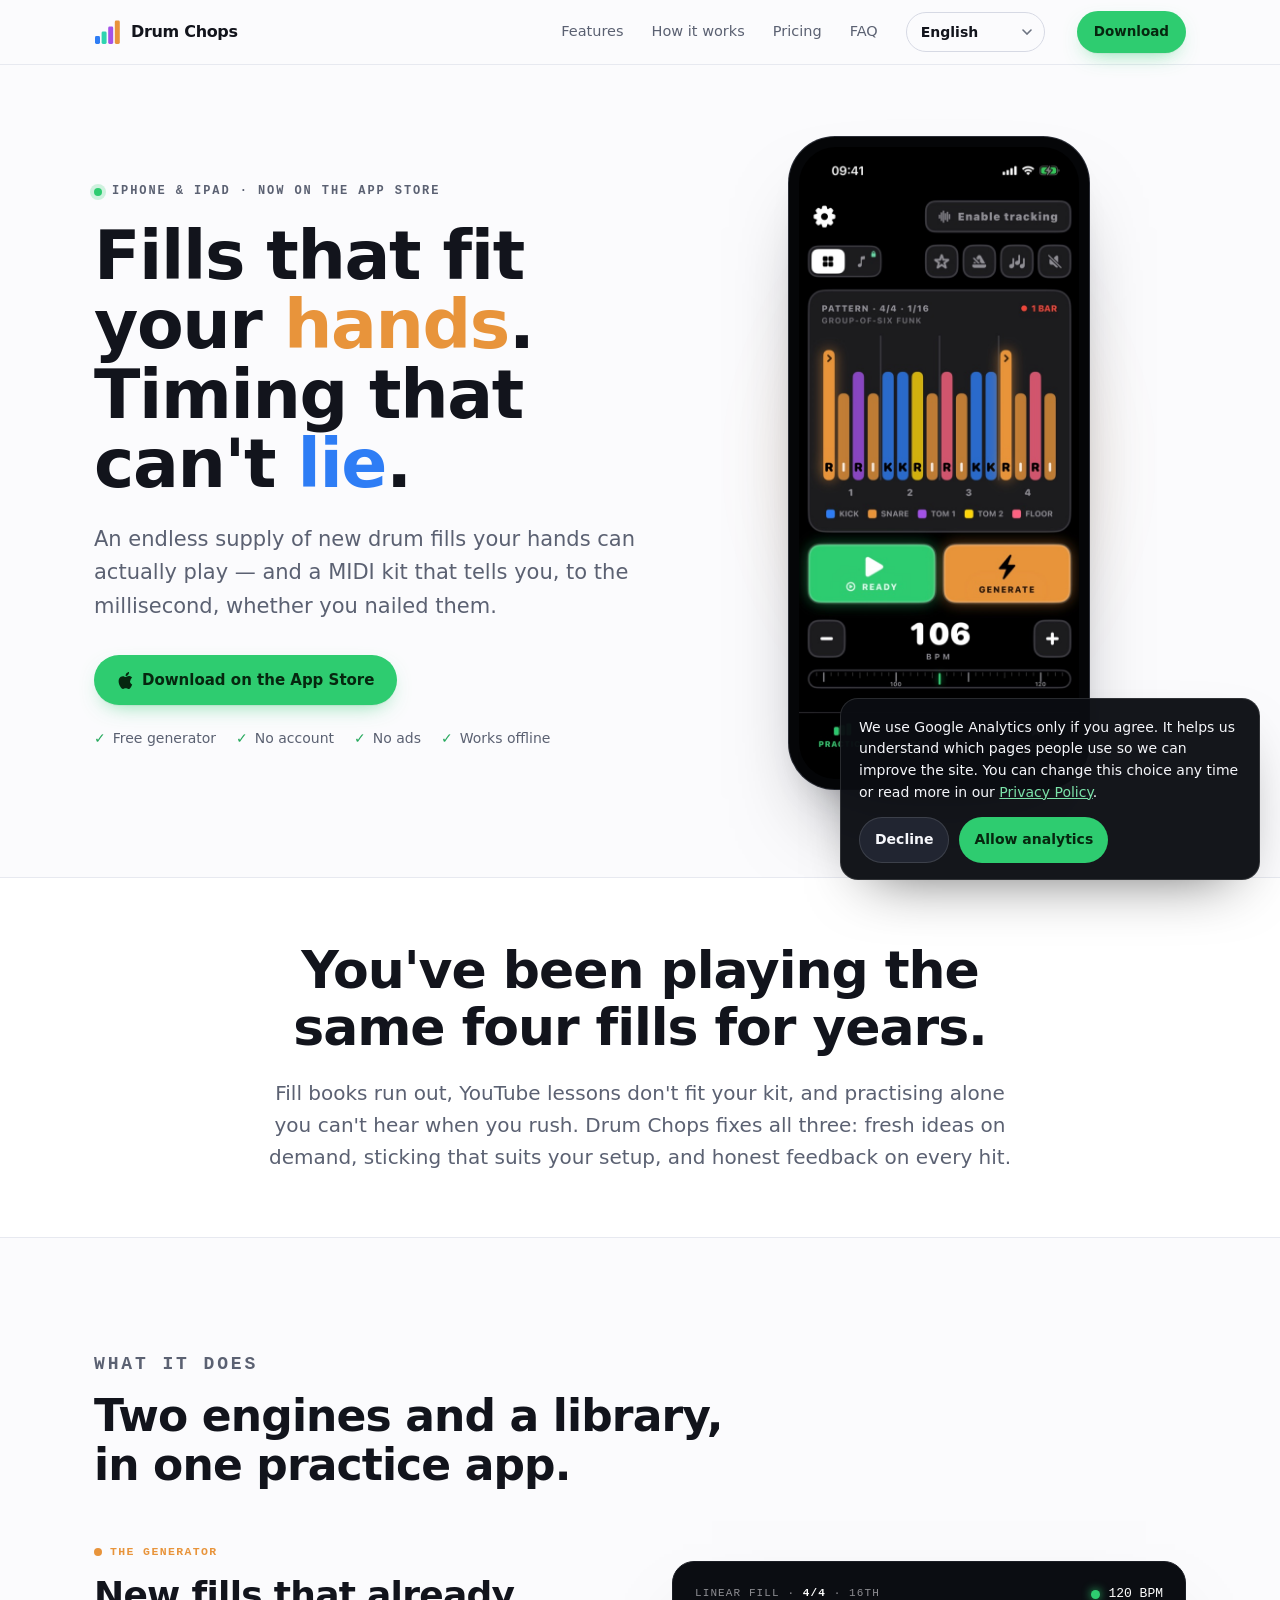
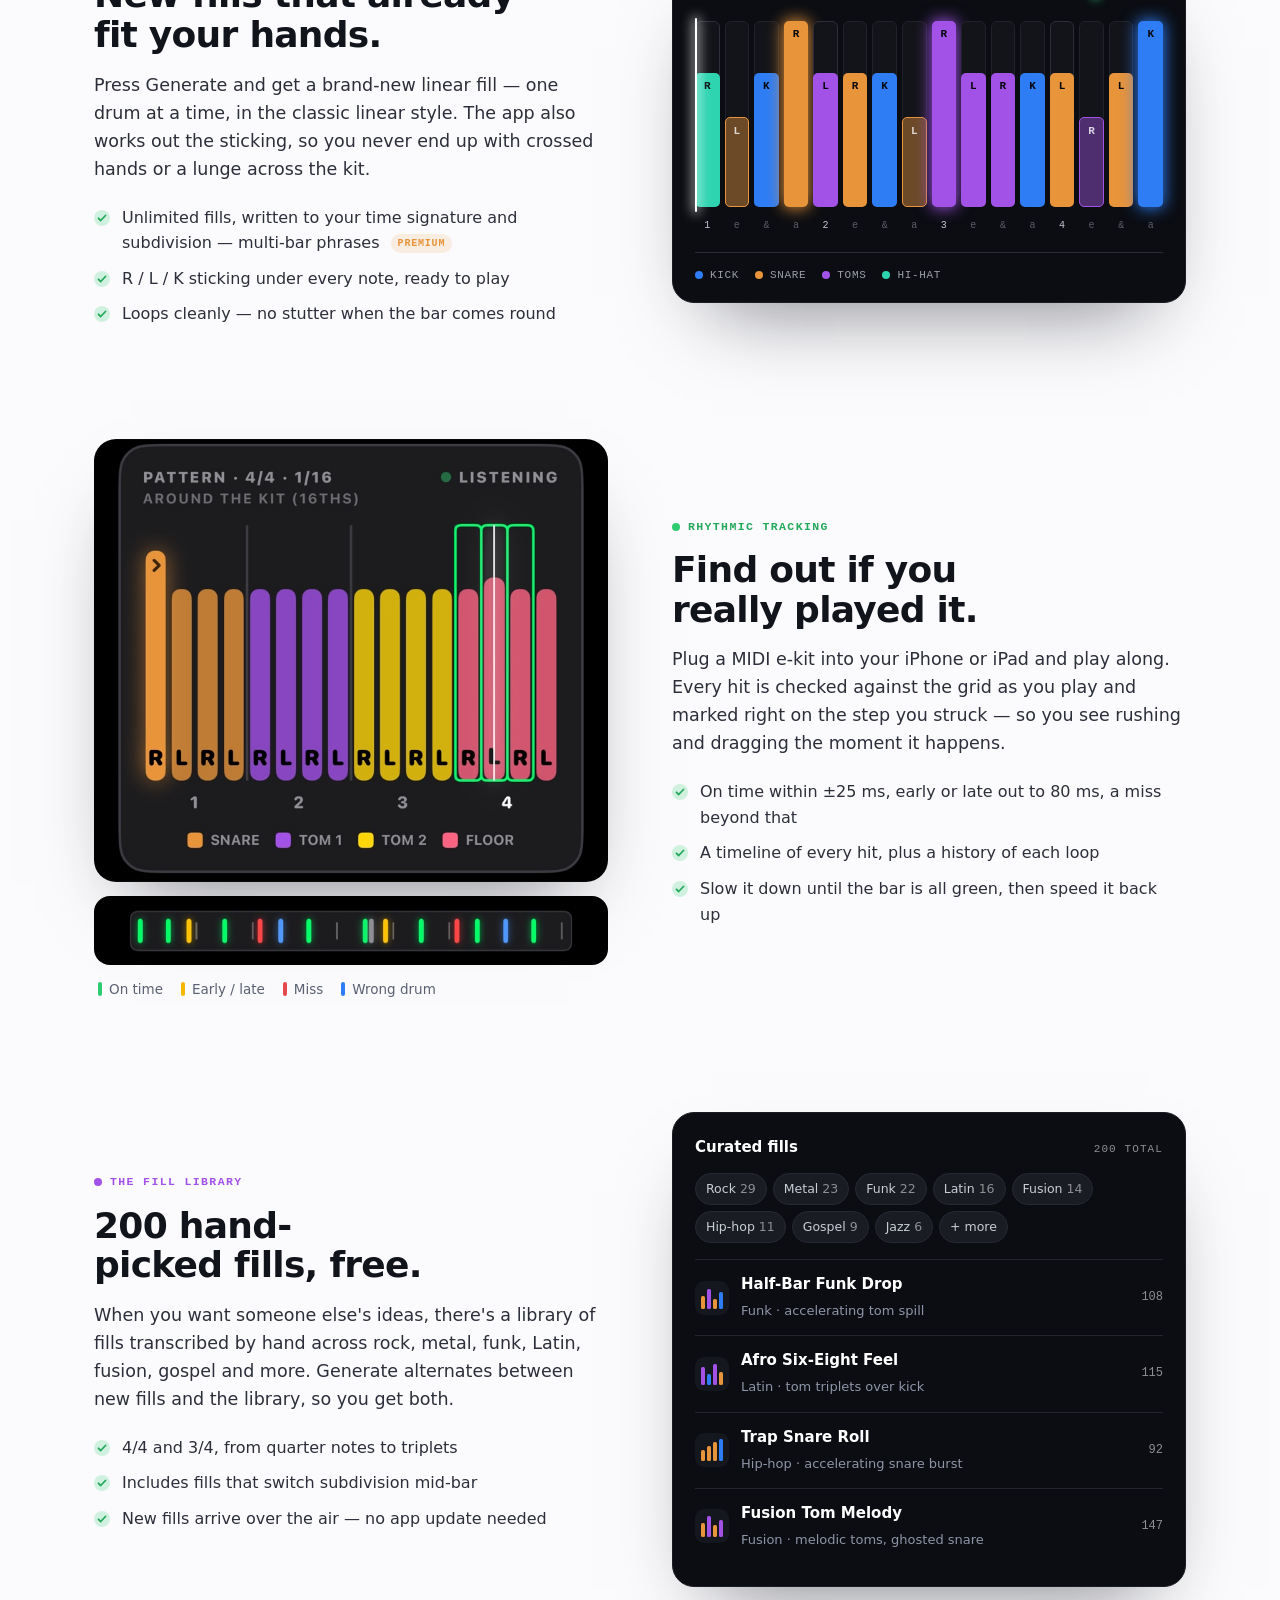
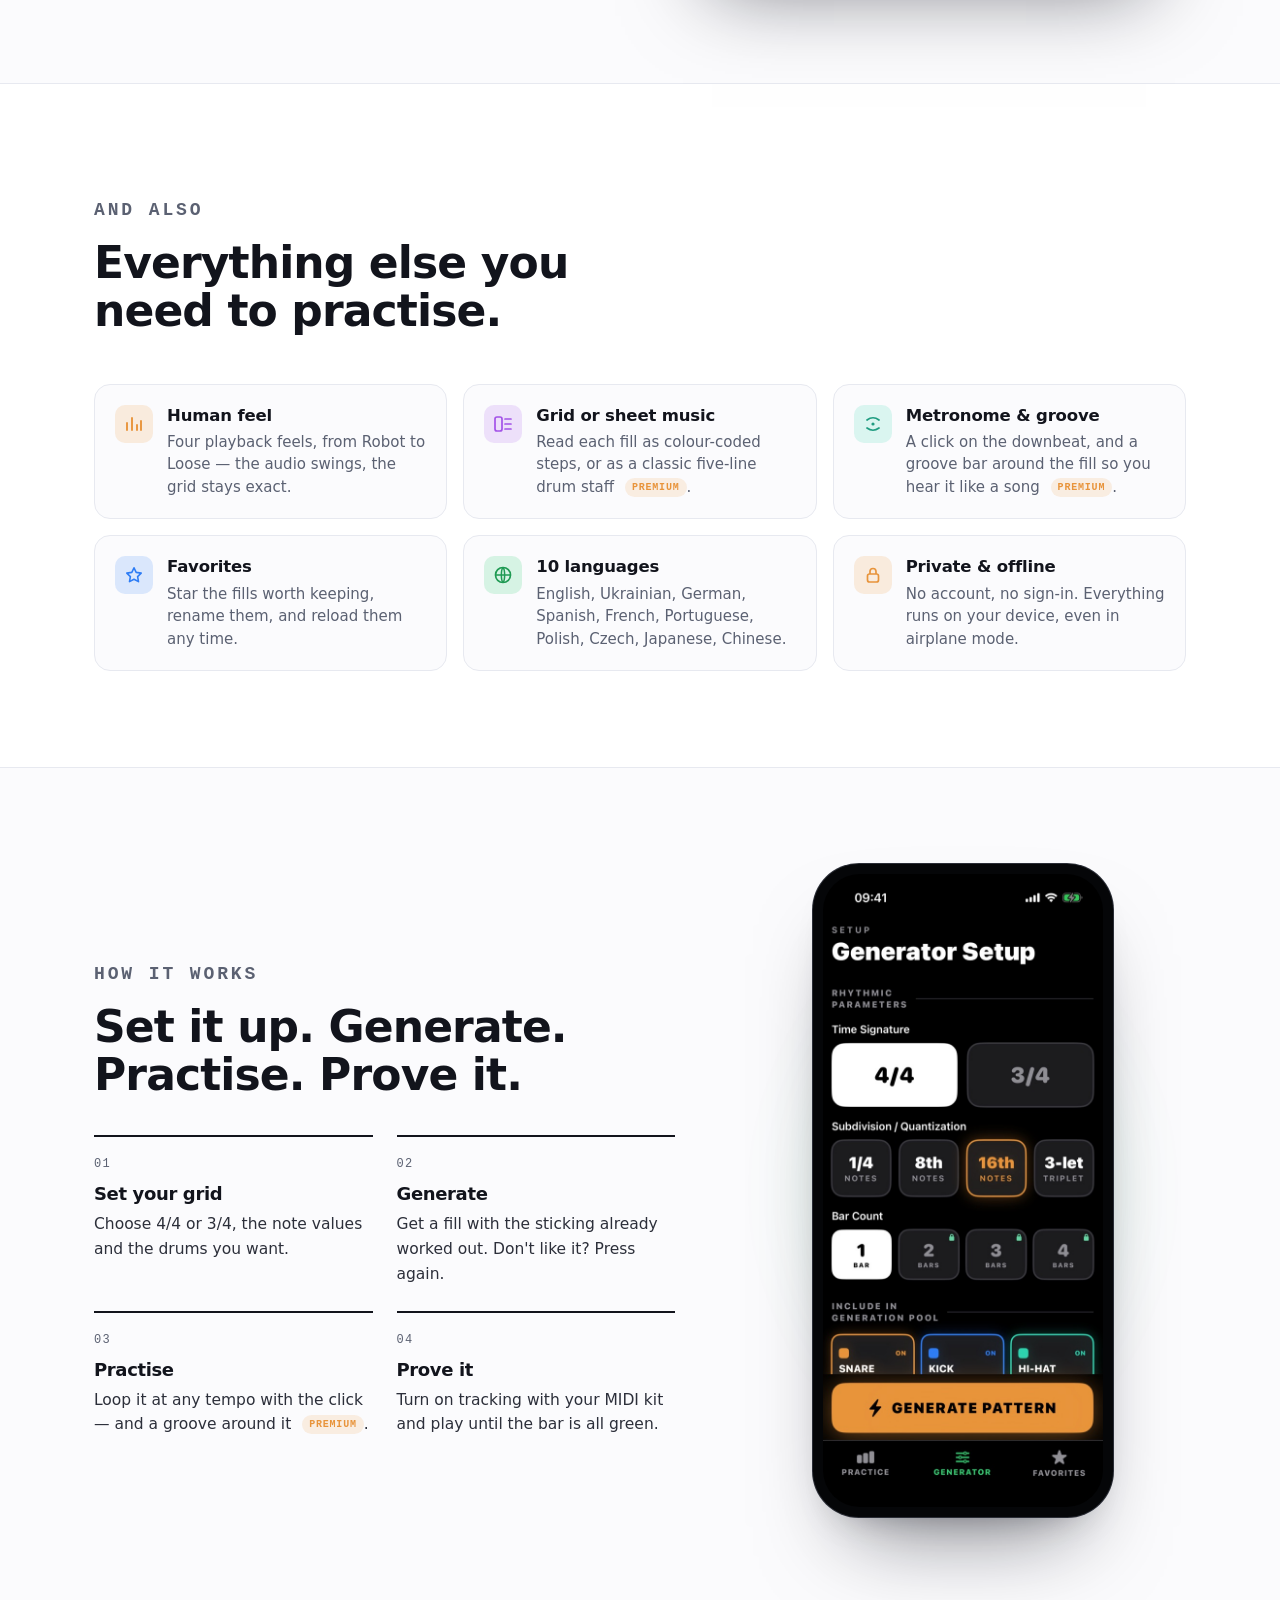
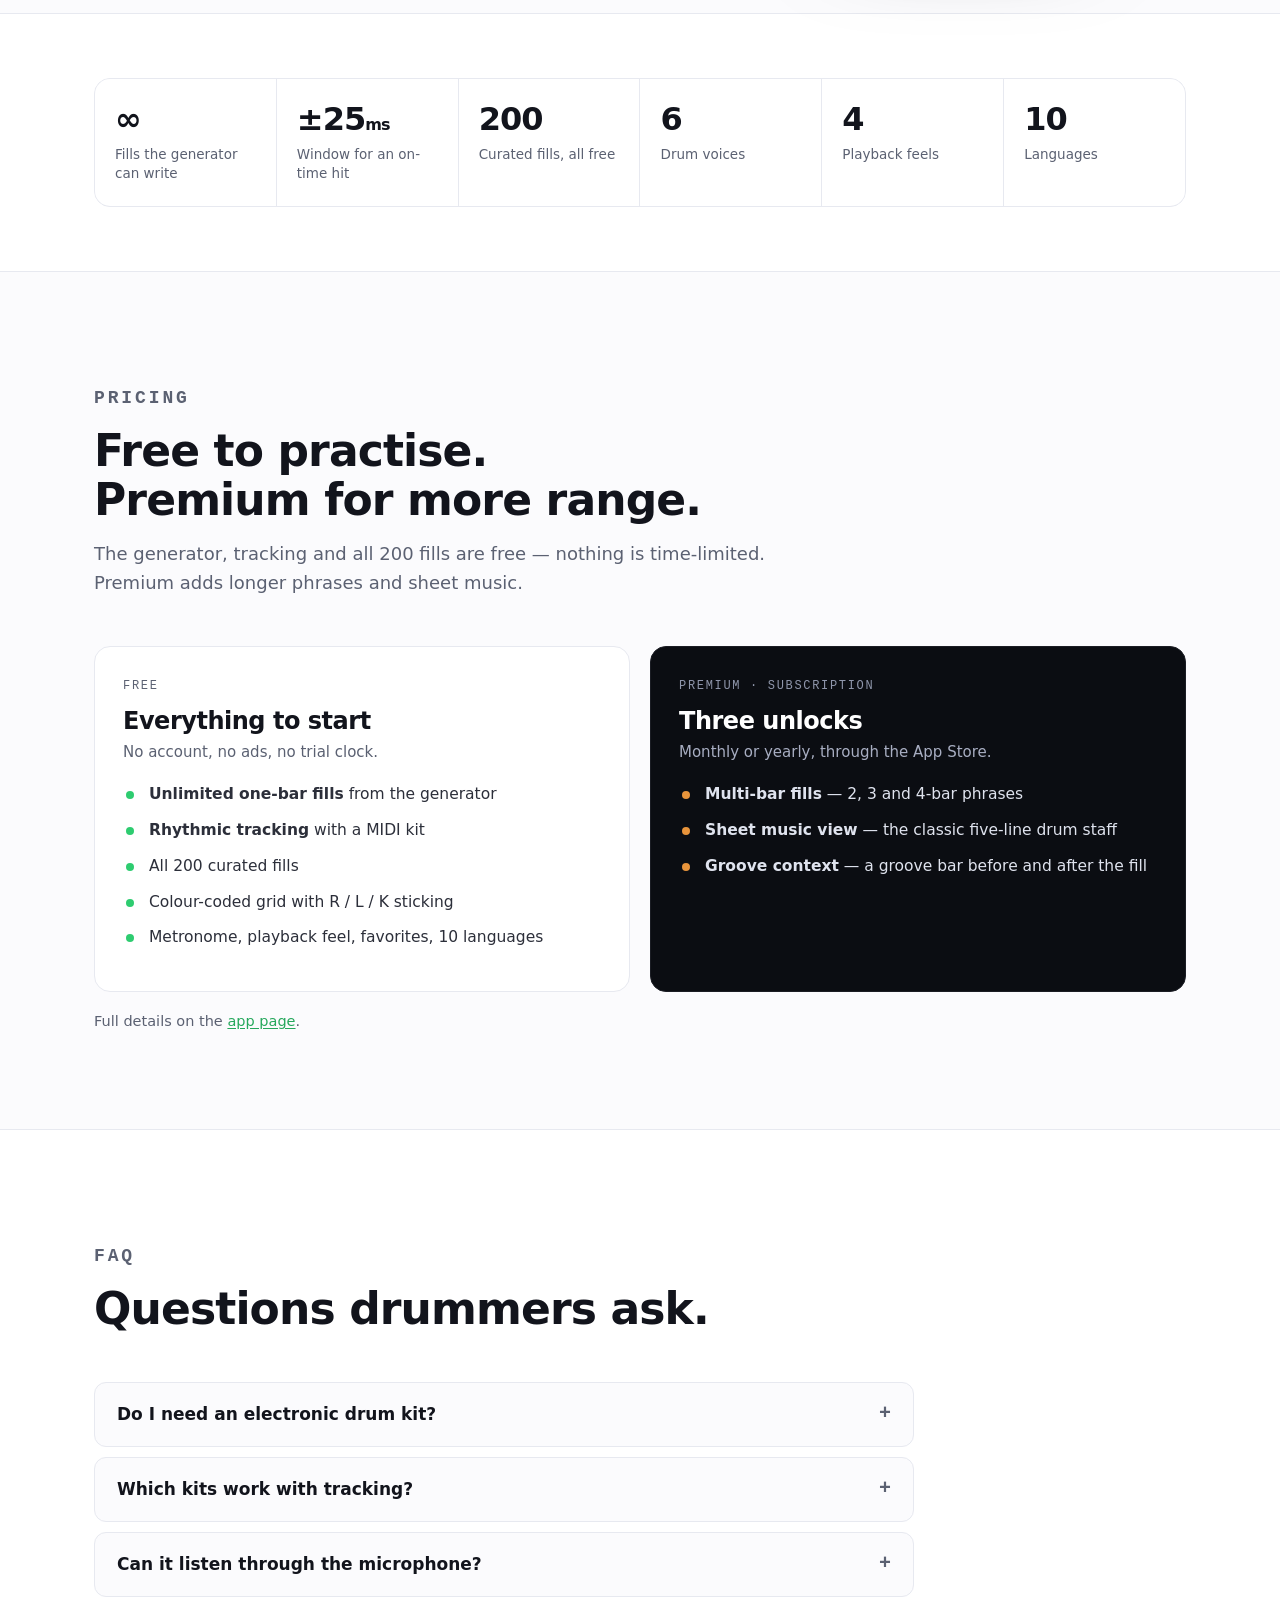
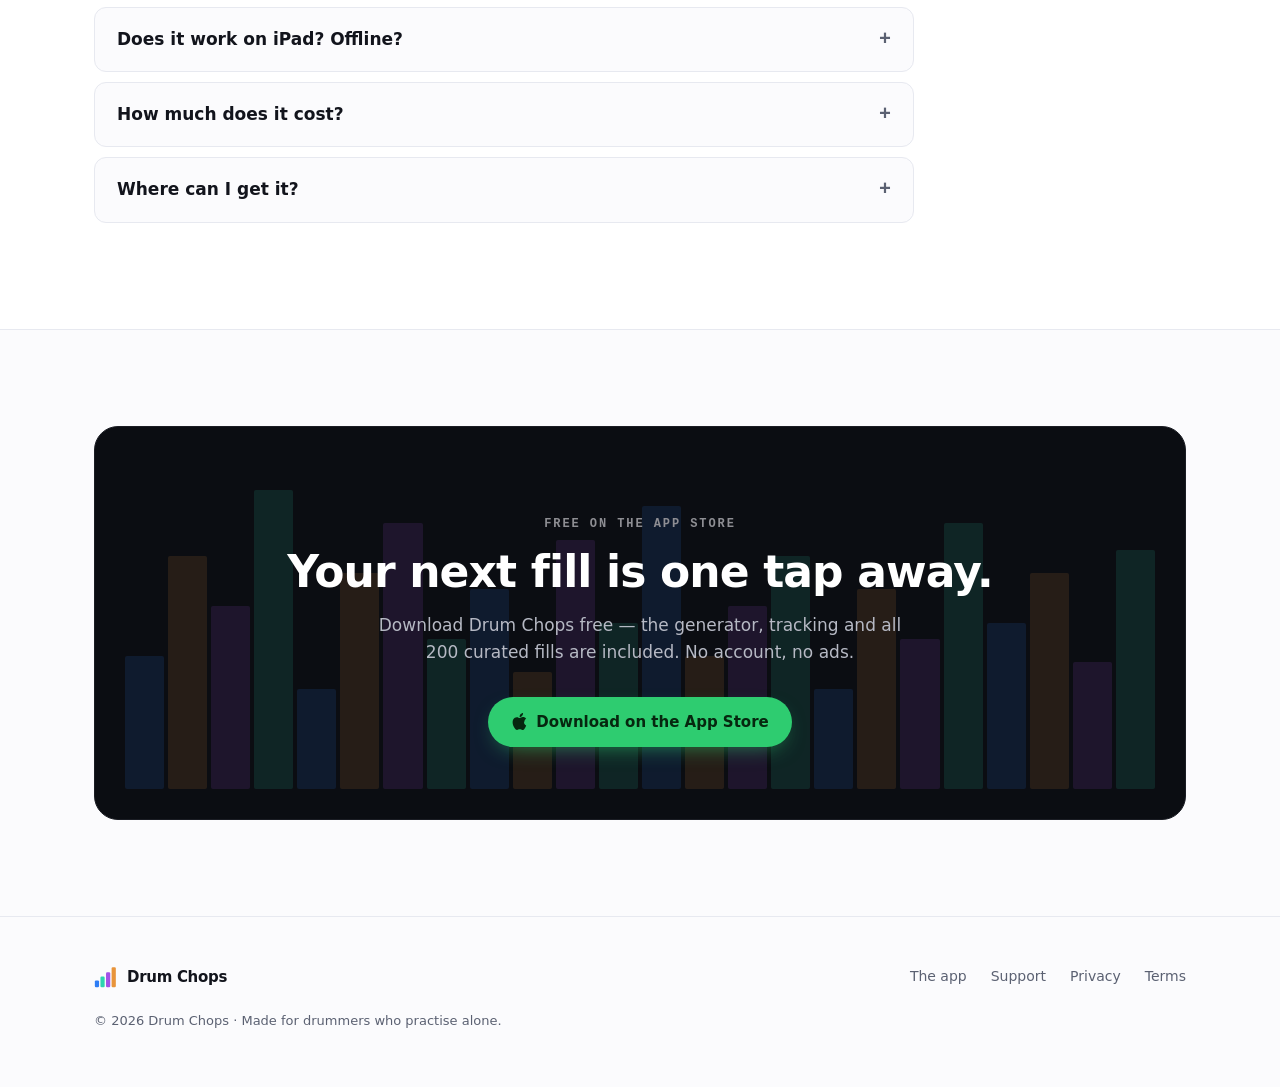
==== commit c67d0e22: "feat: switch site to launch mode and rename to Drum Chops The app is live on the App Store as Drum C" ====
--- a/index.html
+++ b/index.html
@@ -27,12 +27,13 @@
 <script src="i18n.js" defer></script>
 <meta charset="utf-8">
 <meta name="viewport" content="width=device-width, initial-scale=1">
-<title data-i18n="index.drumfillgenerator_a_drum_fill_engine">DrumFillGenerator — a drum fill engine that fits your hands</title>
+<title data-i18n="index.drumfillgenerator_a_drum_fill_engine">Drum Chops — a drum fill engine that fits your hands</title>
 <meta data-i18n-attr="content:index.a_free_ios_drum_fill" name="description" content="A free iOS drum-fill engine and rhythm trainer. An ergonomic linear generator solves the sticking for your kit, MIDI tracking scores every hit to the millisecond, and 200 curated fills come along free. Grid or classical staff, any tempo, 10 languages.">
+<meta name="apple-itunes-app" content="app-id=6785203081">
 <link rel="canonical" href="https://drumfillgenerator.com/">
 <meta name="theme-color" content="#0B0D12">
 <meta property="og:type" content="website">
-<meta data-i18n-attr="content:index.drumfillgenerator_a_drum_fill_engine" property="og:title" content="DrumFillGenerator — a drum fill engine that fits your hands">
+<meta data-i18n-attr="content:index.drumfillgenerator_a_drum_fill_engine" property="og:title" content="Drum Chops — a drum fill engine that fits your hands">
 <meta data-i18n-attr="content:index.an_ergonomic_linear_fill_generator" property="og:description" content="An ergonomic linear fill generator that solves the sticking for your kit, and MIDI timing feedback scored to the millisecond. 200 curated fills along for the ride. Coming soon to iOS.">
 <meta property="og:url" content="https://drumfillgenerator.com/">
 <meta property="og:image" content="https://drumfillgenerator.com/og-image.png">
@@ -40,22 +41,25 @@
 <meta property="og:image:width" content="1200">
 <meta property="og:image:height" content="630">
 <meta name="twitter:card" content="summary_large_image">
-<meta data-i18n-attr="content:index.drumfillgenerator_a_drum_fill_engine" name="twitter:title" content="DrumFillGenerator — a drum fill engine that fits your hands">
+<meta data-i18n-attr="content:index.drumfillgenerator_a_drum_fill_engine" name="twitter:title" content="Drum Chops — a drum fill engine that fits your hands">
 <meta data-i18n-attr="content:index.an_ergonomic_linear_fill_generator" name="twitter:description" content="An ergonomic linear fill generator that solves the sticking for your kit, and MIDI timing feedback scored to the millisecond. 200 curated fills along for the ride. Coming soon to iOS.">
 <meta name="twitter:image" content="https://drumfillgenerator.com/og-image.png">
 <script type="application/ld+json">
 {
   "@context": "https://schema.org",
   "@type": "SoftwareApplication",
-  "name": "DrumFillGenerator",
+  "name": "Drum Chops",
   "description": "A free iOS drum-fill engine and rhythm trainer: an ergonomic linear fill generator and MIDI timing feedback, plus 200 curated fills.",
   "applicationCategory": "MusicApplication",
   "operatingSystem": "iOS",
-  "url": "https://drumfillgenerator.com/"
+  "alternateName": "DrumFillGenerator",
+  "url": "https://drumfillgenerator.com/",
+  "downloadUrl": "https://apps.apple.com/app/drum-chops/id6785203081",
+  "installUrl": "https://apps.apple.com/app/drum-chops/id6785203081",
+  "offers": { "@type": "Offer", "price": "0", "priceCurrency": "USD" }
 }
 </script>
 <link rel="icon" href='data:image/svg+xml,<svg xmlns="http://www.w3.org/2000/svg" viewBox="0 0 26 26"><rect x="1" y="17" width="5" height="8" rx="1.4" fill="%232E7DF5"/><rect x="7.6" y="12.5" width="5" height="12.5" rx="1.4" fill="%232ED4B0"/><rect x="14.2" y="7.5" width="5" height="17.5" rx="1.4" fill="%23A352E8"/><rect x="20.8" y="1.5" width="5" height="23.5" rx="1.4" fill="%23E8943B"/></svg>'>
-<script src="waitlist-config.js"></script>
 <link rel="stylesheet" href="styles.css">
 <script type="application/ld+json">
 {
@@ -104,10 +108,10 @@
     },
     {
       "@type": "Question",
-      "name": "When does it launch?",
+      "name": "Where can I get it?",
       "acceptedAnswer": {
         "@type": "Answer",
-        "text": "The app is finished and on its way to the App Store. Join the waitlist and we'll send one email the day it's out."
+        "text": "Drum Chops is out now on the App Store for iPhone and iPad. Download it free and start practising."
       }
     }
   ]
@@ -134,25 +138,9 @@
   .trust li { font-size: 14px; color: var(--muted); display: inline-flex; align-items: center; gap: 7px; }
   .trust li::before { content: "✓"; color: var(--green-deep); font-weight: 800; }
 
-  /* ---------- WAITLIST FORM ---------- */
-  .waitlist { margin-top: 32px; max-width: 460px; }
-  .waitlist-form { display: flex; gap: 10px; }
-  .waitlist-form input[type=email] {
-    flex: 1; min-width: 0;
-    font-family: var(--sans); font-size: 15px; color: var(--ink);
-    background: var(--surface); border: 1px solid var(--hairline-strong);
-    border-radius: 999px; padding: 12px 18px; transition: border-color .18s ease, box-shadow .18s ease;
-  }
-  .waitlist-form input[type=email]::placeholder { color: #9AA0B0; }
-  .waitlist-form input[type=email]:focus-visible {
-    outline: none; border-color: var(--green);
-    box-shadow: 0 0 0 4px color-mix(in srgb, var(--green) 22%, transparent);
-  }
-  .waitlist-form .btn .play-tri { width: 10px; height: 12px; }
-  .form-status { font-size: 14px; margin: 12px 4px 0; min-height: 20px; color: var(--muted); }
-  .form-status.ok { color: var(--green-deep); }
-  .form-status.err { color: var(--red); }
-  @media (max-width: 420px) { .waitlist-form { flex-direction: column; } }
+  /* ---------- STORE CTA ---------- */
+  .store-cta { display: flex; gap: 12px; flex-wrap: wrap; margin-top: 32px; }
+  .cta-band .store-cta { justify-content: center; margin-top: 30px; }
 
   /* ---------- STAGE (animated linear fill) ---------- */
   .stage {
@@ -208,11 +196,6 @@
   @media (max-width: 560px) { .how .steps { grid-template-columns: 1fr; } }
 
   /* ---------- CTA BAND extras ---------- */
-  .cta-band .waitlist { margin: 30px auto 0; }
-  .cta-band .waitlist-form input[type=email] { background: #15171E; border-color: #2A2C34; color: #fff; }
-  .cta-band .waitlist-form input[type=email]::placeholder { color: #6C6F7A; }
-  .cta-band .form-status { color: #B6B9C4; }
-  .cta-band .form-status.ok { color: #3FDC85; }
   .cta-band .deco { position: absolute; inset: 0; display: grid; grid-template-columns: repeat(24, 1fr); gap: 4px; opacity: .12; pointer-events: none; align-items: end; padding: 30px; }
   .cta-band .deco i { display: block; border-radius: 2px; }
 
@@ -228,14 +211,14 @@
 <!-- NAV -->
 <nav class="nav">
   <div class="wrap nav-inner">
-    <a data-i18n-attr="aria-label:common.drumfillgenerator_home" class="brand" href="#top" aria-label="DrumFillGenerator home">
+    <a data-i18n-attr="aria-label:common.drumfillgenerator_home" class="brand" href="#top" aria-label="Drum Chops home">
       <svg width="26" height="26" viewBox="0 0 26 26" fill="none" aria-hidden="true">
         <rect x="1" y="17" width="5" height="8" rx="1.4" fill="#2E7DF5"/>
         <rect x="7.6" y="12.5" width="5" height="12.5" rx="1.4" fill="#2ED4B0"/>
         <rect x="14.2" y="7.5" width="5" height="17.5" rx="1.4" fill="#A352E8"/>
         <rect x="20.8" y="1.5" width="5" height="23.5" rx="1.4" fill="#E8943B"/>
       </svg>
-      <span>DrumFillGenerator</span>
+      <span>Drum Chops</span>
     </a>
     <div class="nav-links">
       <a data-i18n="common.features" href="#features">Features</a>
@@ -243,7 +226,7 @@
       <a data-i18n="common.pricing" href="#pricing">Pricing</a>
       <a data-i18n="index.faq" href="#faq">FAQ</a>
     </div>
-    <a data-i18n="index.join_waitlist" class="btn btn-primary btn-sm" href="#join" data-focus-waitlist>Join waitlist</a>
+    <a data-i18n="index.download" class="btn btn-primary btn-sm js-store-cta" href="https://apps.apple.com/app/drum-chops/id6785203081">Download</a>
   </div>
 </nav>
 
@@ -251,19 +234,15 @@
 <header class="hero" id="top">
   <div class="wrap hero-grid">
     <div class="hero-copy">
-      <p data-i18n="index.iphone_ipad_launching_soon" class="eyebrow"><i class="live" aria-hidden="true"></i>iPhone &amp; iPad · Launching soon</p>
+      <p data-i18n="index.iphone_ipad_now_on_the_app_store" class="eyebrow"><i class="live" aria-hidden="true"></i>iPhone &amp; iPad · Now on the App Store</p>
       <h1 data-i18n="index.fills_that_fit_your_hands">Fills that fit your <span class="c-snare">hands</span>. Timing that can't <span class="c-kick">lie</span>.</h1>
       <p data-i18n="index.an_endless_supply_of_new" class="hero-sub">An endless supply of new drum fills your hands can actually play — and a MIDI kit that tells you, to the millisecond, whether you nailed them.</p>
 
-      <div class="waitlist" id="join">
-        <form class="waitlist-form" data-source="hero-notify" novalidate>
-          <input data-i18n-attr="aria-label:index.email_address" type="email" name="email" placeholder="you@example.com" aria-label="Email address" autocomplete="email" required />
-          <button data-i18n="index.notify_me" class="btn btn-primary" type="submit">
-            <svg class="play-tri" viewBox="0 0 10 12" aria-hidden="true"><path d="M0 0l10 6-10 6z" fill="#06270f"/></svg>
-            Notify me
-          </button>
-        </form>
-        <p class="form-status" role="status" aria-live="polite"></p>
+      <div class="store-cta" id="get">
+        <a data-i18n="index.download_on_the_app_store" class="btn btn-primary js-store-cta" href="https://apps.apple.com/app/drum-chops/id6785203081">
+            <svg width="16" height="19" viewBox="0 0 17 20" fill="currentColor" aria-hidden="true"><path d="M14.1 10.6c0-2.3 1.9-3.4 2-3.5-1.1-1.6-2.8-1.8-3.4-1.8-1.4-.1-2.8.9-3.5.9-.7 0-1.8-.9-3-.8-1.5 0-2.9.9-3.7 2.3-1.6 2.7-.4 6.8 1.1 9 .7 1.1 1.6 2.3 2.8 2.3 1.1 0 1.5-.7 2.9-.7 1.3 0 1.7.7 2.9.7 1.2 0 2-1.1 2.7-2.2.9-1.2 1.2-2.5 1.2-2.5 0-.1-2.3-.9-2.3-3.5zM11.9 3.8c.6-.8 1-1.8.9-2.9-.9 0-2 .6-2.7 1.4-.6.7-1.1 1.8-.9 2.8 1 .1 2-.5 2.7-1.3z"/></svg>
+            Download on the App Store
+          </a>
       </div>
 
       <ul class="trust">
@@ -277,7 +256,7 @@
     <div class="hero-media">
       <div class="phone-glow">
         <div class="phone">
-          <img data-i18n-attr="alt:common.drumfillgenerator_practice_screen_a_" src="assets/screens/practice.jpg" width="600" height="1304" alt="DrumFillGenerator practice screen: a one-bar 16th-note fill shown as colour-coded bars with R, L and K sticking under each step, plus Play, Generate and a 106 BPM tempo control." fetchpriority="high">
+          <img data-i18n-attr="alt:common.drumfillgenerator_practice_screen_a_" src="assets/screens/practice.jpg" width="600" height="1304" alt="Drum Chops practice screen: a one-bar 16th-note fill shown as colour-coded bars with R, L and K sticking under each step, plus Play, Generate and a 106 BPM tempo control." fetchpriority="high">
         </div>
       </div>
     </div>
@@ -288,7 +267,7 @@
 <section class="section alt tight">
   <div class="wrap hook reveal">
     <h2 data-i18n="common.you_ve_been_playing_the">You've been playing the same four fills for years.</h2>
-    <p data-i18n="index.fill_books_run_out_youtube">Fill books run out, YouTube lessons don't fit your kit, and practising alone you can't hear when you rush. DrumFillGenerator fixes all three: fresh ideas on demand, sticking that suits your setup, and honest feedback on every hit.</p>
+    <p data-i18n="index.fill_books_run_out_youtube">Fill books run out, YouTube lessons don't fit your kit, and practising alone you can't hear when you rush. Drum Chops fixes all three: fresh ideas on demand, sticking that suits your setup, and honest feedback on every hit.</p>
   </div>
 </section>
 
@@ -547,8 +526,8 @@
         <div class="answer"><p data-i18n="index.the_app_is_free_including">The app is free, including the generator, tracking and all 200 curated fills. An optional Premium subscription unlocks multi-bar fills, sheet music and groove context.</p></div>
       </details>
       <details>
-        <summary data-i18n="index.when_does_it_launch">When does it launch?</summary>
-        <div class="answer"><p data-i18n="index.the_app_is_finished_and">The app is finished and on its way to the App Store. Join the waitlist and we'll send one email the day it's out.</p></div>
+        <summary data-i18n="index.where_can_i_get_it">Where can I get it?</summary>
+        <div class="answer"><p data-i18n="index.drum_chops_is_out_now">Drum Chops is out now on the App Store for iPhone and iPad. <a href="https://apps.apple.com/app/drum-chops/id6785203081">Download it free</a> and start practising.</p></div>
       </details>
     </div>
   </div>
@@ -560,18 +539,14 @@
     <div class="cta-band">
       <div class="deco" id="ctaDeco" aria-hidden="true"></div>
       <div style="position:relative">
-        <p data-i18n="index.be_first_on_the_kit" class="eyebrow" style="color:#8E8E93">Be first on the kit</p>
-        <h2 data-i18n="index.get_notified_when_it_ships" style="margin-top:14px">Get notified when it ships.</h2>
-        <p data-i18n="index.one_email_when_drumfillgenerator_hit">One email when DrumFillGenerator hits the App Store. No spam, no drip campaign — just the launch.</p>
-        <div class="waitlist">
-          <form class="waitlist-form" data-source="cta-join-waitlist" novalidate>
-            <input data-i18n-attr="aria-label:index.email_address" type="email" name="email" placeholder="you@example.com" aria-label="Email address" autocomplete="email" required />
-            <button data-i18n="index.join_waitlist_2" class="btn btn-primary" type="submit">
-              <svg class="play-tri" viewBox="0 0 10 12" aria-hidden="true"><path d="M0 0l10 6-10 6z" fill="#06270f"/></svg>
-              Join waitlist
-            </button>
-          </form>
-          <p class="form-status" role="status" aria-live="polite"></p>
+        <p data-i18n="index.free_on_the_app_store" class="eyebrow" style="color:#8E8E93">Free on the App Store</p>
+        <h2 data-i18n="index.your_next_fill_is_one" style="margin-top:14px">Your next fill is one tap away.</h2>
+        <p data-i18n="index.download_drum_chops_free_the">Download Drum Chops free — the generator, tracking and all 200 curated fills are included. No account, no ads.</p>
+        <div class="store-cta">
+          <a data-i18n="index.download_on_the_app_store" class="btn btn-primary js-store-cta" href="https://apps.apple.com/app/drum-chops/id6785203081">
+            <svg width="16" height="19" viewBox="0 0 17 20" fill="currentColor" aria-hidden="true"><path d="M14.1 10.6c0-2.3 1.9-3.4 2-3.5-1.1-1.6-2.8-1.8-3.4-1.8-1.4-.1-2.8.9-3.5.9-.7 0-1.8-.9-3-.8-1.5 0-2.9.9-3.7 2.3-1.6 2.7-.4 6.8 1.1 9 .7 1.1 1.6 2.3 2.8 2.3 1.1 0 1.5-.7 2.9-.7 1.3 0 1.7.7 2.9.7 1.2 0 2-1.1 2.7-2.2.9-1.2 1.2-2.5 1.2-2.5 0-.1-2.3-.9-2.3-3.5zM11.9 3.8c.6-.8 1-1.8.9-2.9-.9 0-2 .6-2.7 1.4-.6.7-1.1 1.8-.9 2.8 1 .1 2-.5 2.7-1.3z"/></svg>
+            Download on the App Store
+          </a>
         </div>
       </div>
     </div>
@@ -589,7 +564,7 @@
           <rect x="14.2" y="7.5" width="5" height="17.5" rx="1.4" fill="#A352E8"/>
           <rect x="20.8" y="1.5" width="5" height="23.5" rx="1.4" fill="#E8943B"/>
         </svg>
-        <span>DrumFillGenerator</span>
+        <span>Drum Chops</span>
       </a>
       <div class="foot-links">
         <a data-i18n="common.the_app" href="app.html">The app</a>
@@ -598,7 +573,7 @@
         <a data-i18n="common.terms" href="terms.html">Terms</a>
       </div>
     </div>
-    <p data-i18n="index.2026_drumfillgenerator_made_for_drum" class="foot-note">© 2026 DrumFillGenerator · Made for drummers who practise alone.</p>
+    <p data-i18n="index.2026_drumfillgenerator_made_for_drum" class="foot-note">© 2026 Drum Chops · Made for drummers who practise alone.</p>
   </div>
 </footer>
 
@@ -666,122 +641,6 @@
       }
     }
 
-    // --- Waitlist forms ---
-    function t(key, fallback) { return window.dfI18n ? window.dfI18n.t(key, fallback) : fallback; }
-    var EMAIL_RE = /^[^\s@]+@[^\s@]+\.[^\s@]+$/;
-    function getWaitlistConfig() {
-      var cfg = window.WAITLIST_CONFIG || {};
-      return {
-        supabaseUrl: typeof cfg.supabaseUrl === 'string' ? cfg.supabaseUrl.replace(/\/+$/, '') : '',
-        supabaseAnonKey: typeof cfg.supabaseAnonKey === 'string' ? cfg.supabaseAnonKey.trim() : '',
-        table: typeof cfg.table === 'string' && cfg.table.trim() ? cfg.table.trim() : 'waitlist_signups'
-      };
-    }
-    function submitWaitlistEmail(email, source) {
-      var cfg = getWaitlistConfig();
-      if (!cfg.supabaseUrl || !cfg.supabaseAnonKey) {
-        return Promise.reject(new Error('Waitlist storage is not configured. Update waitlist-config.js with your Supabase project values.'));
-      }
-      function mapWaitlistError(payloadText) {
-        if (!payloadText) return t('form.failed', 'Failed to save your email.');
-        try {
-          var payload = JSON.parse(payloadText);
-          if (payload && payload.code === 'PGRST205') {
-            return 'Waitlist storage is not set up yet. Create the public.waitlist_signups table in Supabase first.';
-          }
-          if (payload && payload.code === '42501') {
-            return 'Waitlist storage is blocked by Supabase permissions. Re-run tools/waitlist-supabase.sql to refresh the public insert policy.';
-          }
-          if (payload && payload.code === '23505') {
-            return t('form.duplicate', "You're already on the list with this email.");
-          }
-          if (payload && payload.message) {
-            return payload.message;
-          }
-        } catch (e) {
-          // Keep the original text when the response is not JSON.
-        }
-        return payloadText;
-      }
-      return fetch(cfg.supabaseUrl + '/rest/v1/' + encodeURIComponent(cfg.table), {
-        method: 'POST',
-        headers: {
-          'Content-Type': 'application/json',
-          apikey: cfg.supabaseAnonKey,
-          Authorization: 'Bearer ' + cfg.supabaseAnonKey,
-          Prefer: 'return=minimal'
-        },
-        body: JSON.stringify([{
-          email: email,
-          source: source,
-          page_path: window.location.pathname,
-          user_agent: navigator.userAgent
-        }])
-      }).then(function (response) {
-        if (!response.ok) {
-          return response.text().then(function (message) {
-            throw new Error(mapWaitlistError(message));
-          });
-        }
-        return null;
-      });
-    }
-    document.querySelectorAll('[data-focus-waitlist]').forEach(function (link) {
-      link.addEventListener('click', function (e) {
-        var target = document.getElementById('join');
-        if (!target) return;
-        e.preventDefault();
-        target.scrollIntoView({ behavior: 'smooth', block: 'start' });
-        window.setTimeout(function () {
-          var field = target.querySelector('input[type=email]');
-          if (field) field.focus();
-        }, 250);
-      });
-    });
-    document.querySelectorAll('.waitlist-form').forEach(function (form) {
-      var input = form.querySelector('input[type=email]');
-      var status = form.parentElement.querySelector('.form-status');
-      var btn = form.querySelector('button');
-      var defaultButtonHtml = btn ? btn.innerHTML : '';
-      form.addEventListener('submit', function (e) {
-        e.preventDefault();
-        var email = input.value.trim().toLowerCase();
-        if (!EMAIL_RE.test(email)) {
-          status.textContent = '↳ ' + t('form.invalid', 'Enter a valid email — like you@example.com');
-          status.className = 'form-status err';
-          input.focus();
-          return;
-        }
-        status.textContent = t('form.saving', 'Saving your email...');
-        status.className = 'form-status';
-        if (btn) {
-          btn.setAttribute('disabled', 'disabled');
-          btn.style.opacity = '.6';
-          btn.textContent = t('form.saving_btn', 'Saving...');
-        }
-        submitWaitlistEmail(email, form.getAttribute('data-source') || 'site-waitlist')
-          .then(function () {
-            status.textContent = '✓ ' + t("form.success", "You're on the list. We'll email {email} the moment it ships.").replace('{email}', email);
-            status.className = 'form-status ok';
-            input.value = '';
-          })
-          .catch(function (error) {
-            status.textContent = '↳ ' + (error && error.message ? error.message : t('form.unavailable', 'Unable to save your email right now.'));
-            status.className = 'form-status err';
-          })
-          .finally(function () {
-            if (!btn) return;
-            btn.removeAttribute('disabled');
-            btn.style.opacity = '';
-            btn.innerHTML = defaultButtonHtml;
-            if (window.dfI18n) window.dfI18n.apply(btn);
-          });
-      });
-      input.addEventListener('input', function () {
-        if (status.classList.contains('err')) { status.textContent = ''; status.className = 'form-status'; }
-      });
-    });
-
     // --- Scroll reveals ---
     var reduce = window.matchMedia('(prefers-reduced-motion: reduce)').matches;
     var reveals = document.querySelectorAll('.reveal');
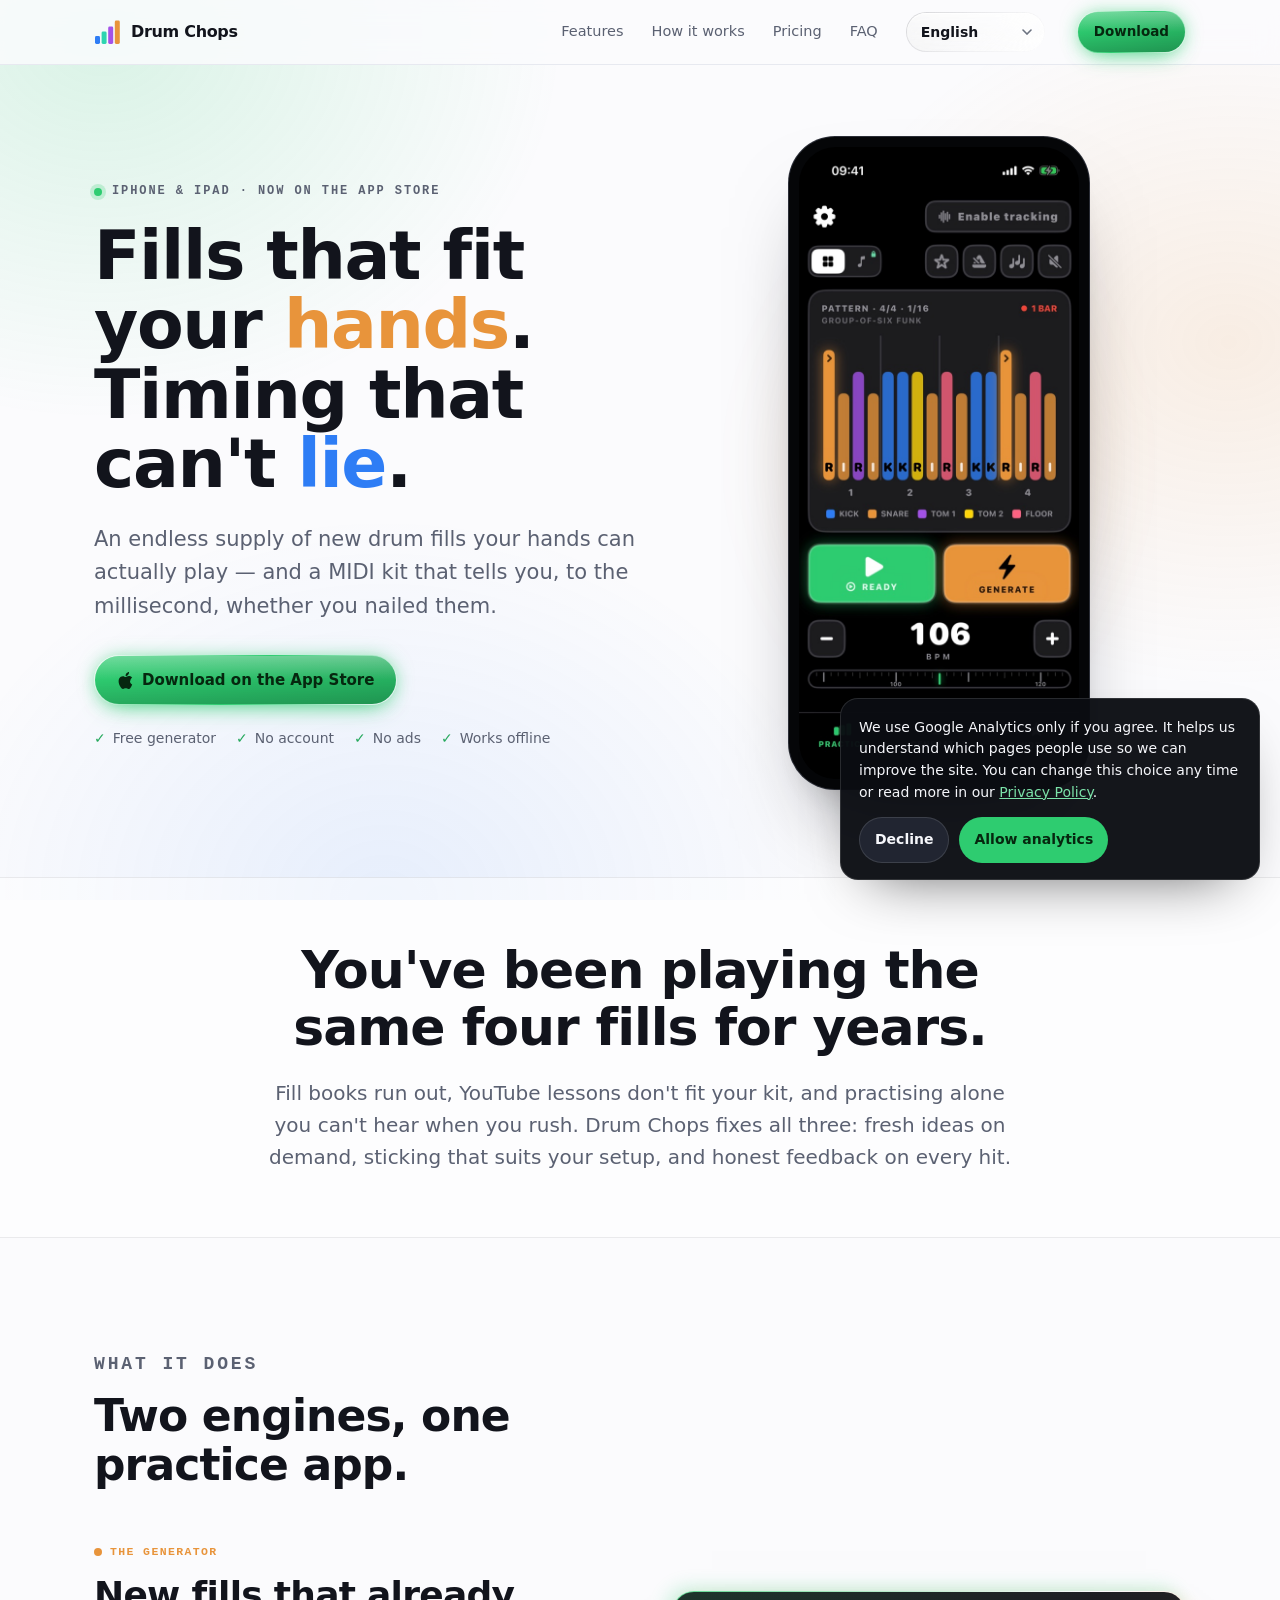
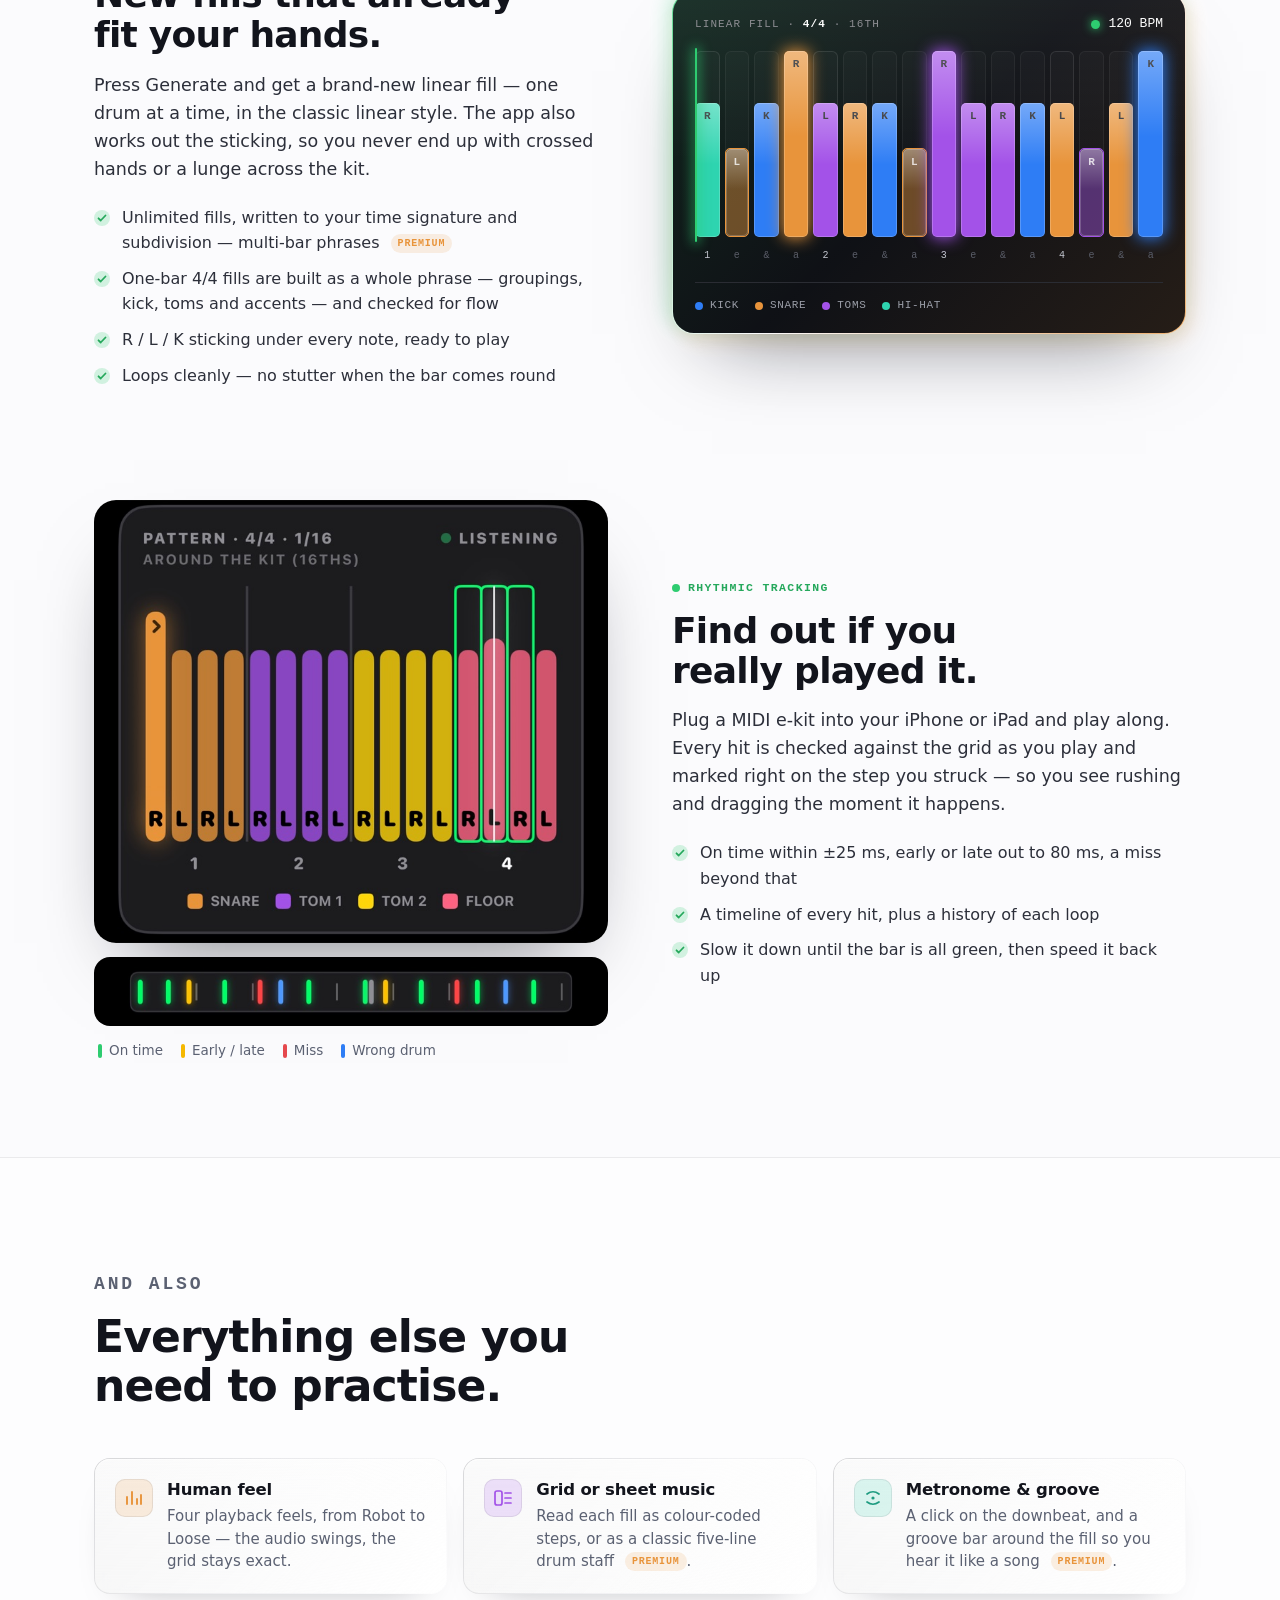
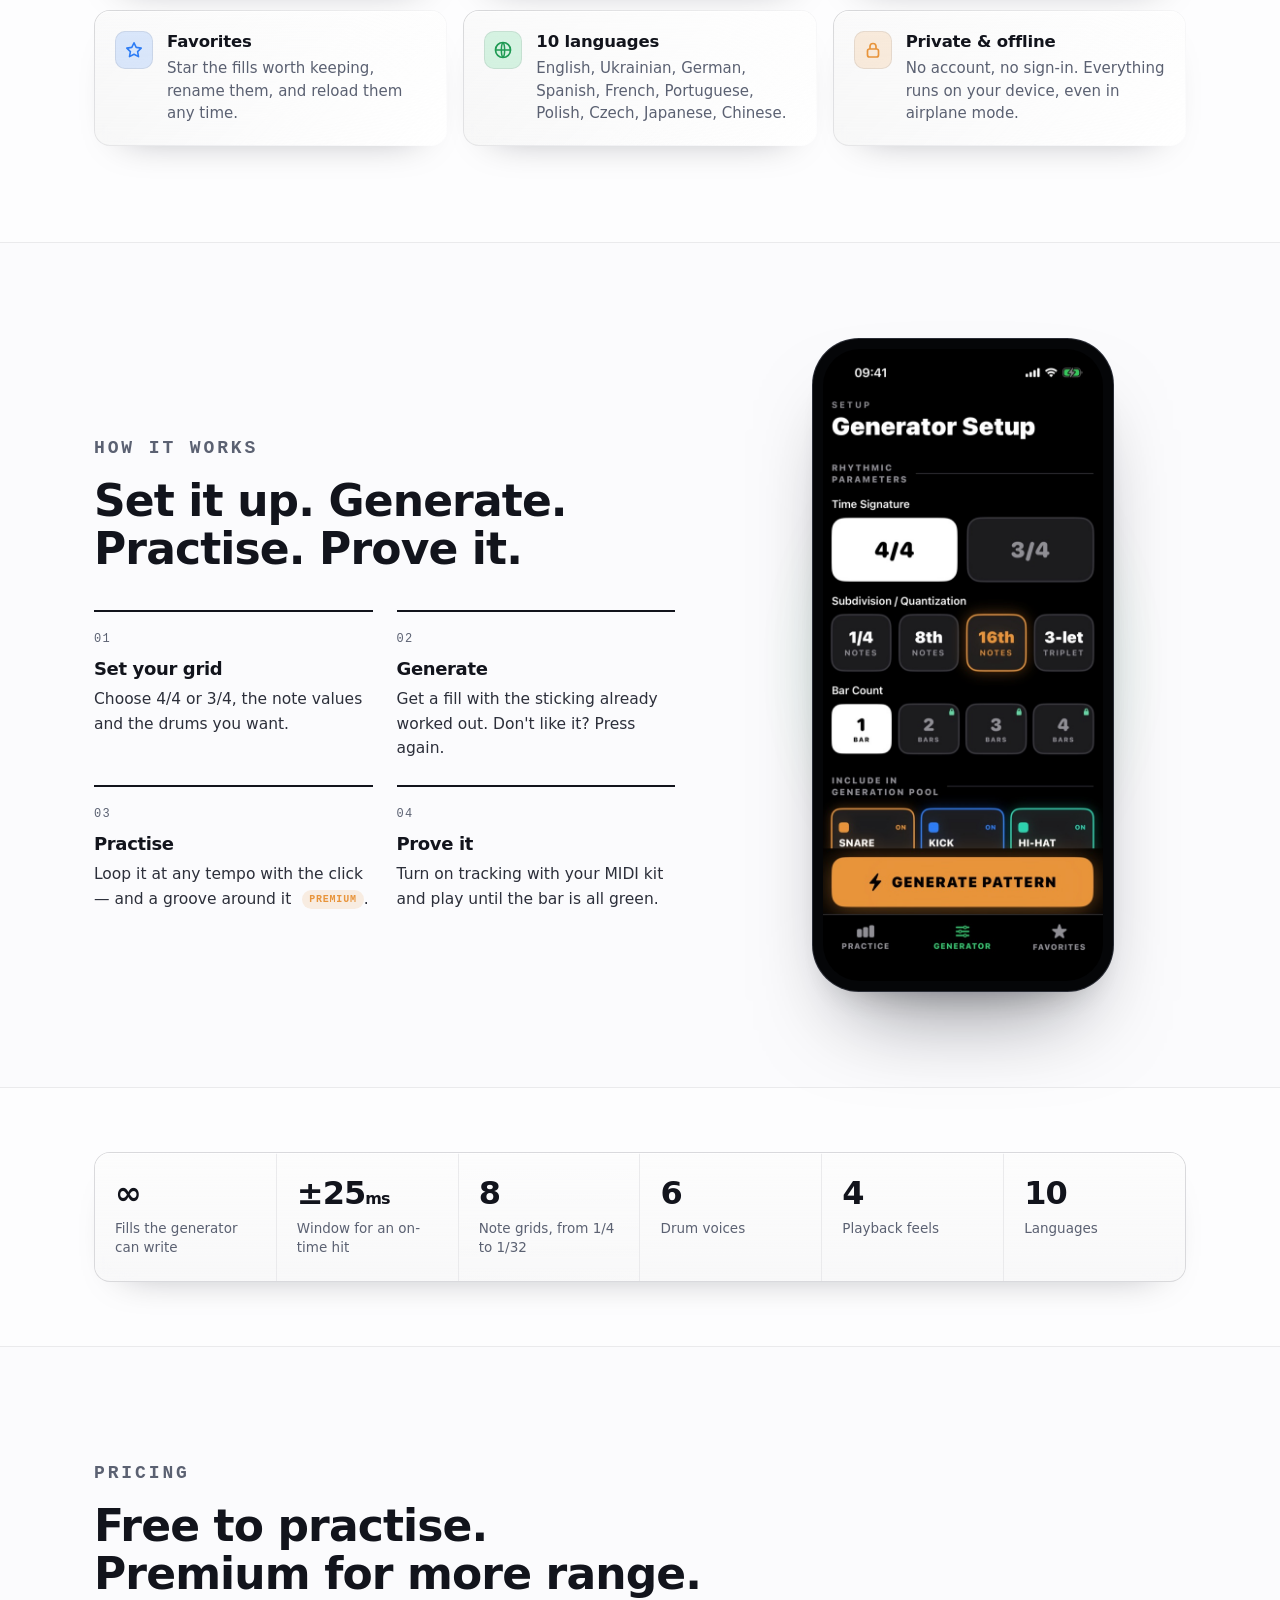
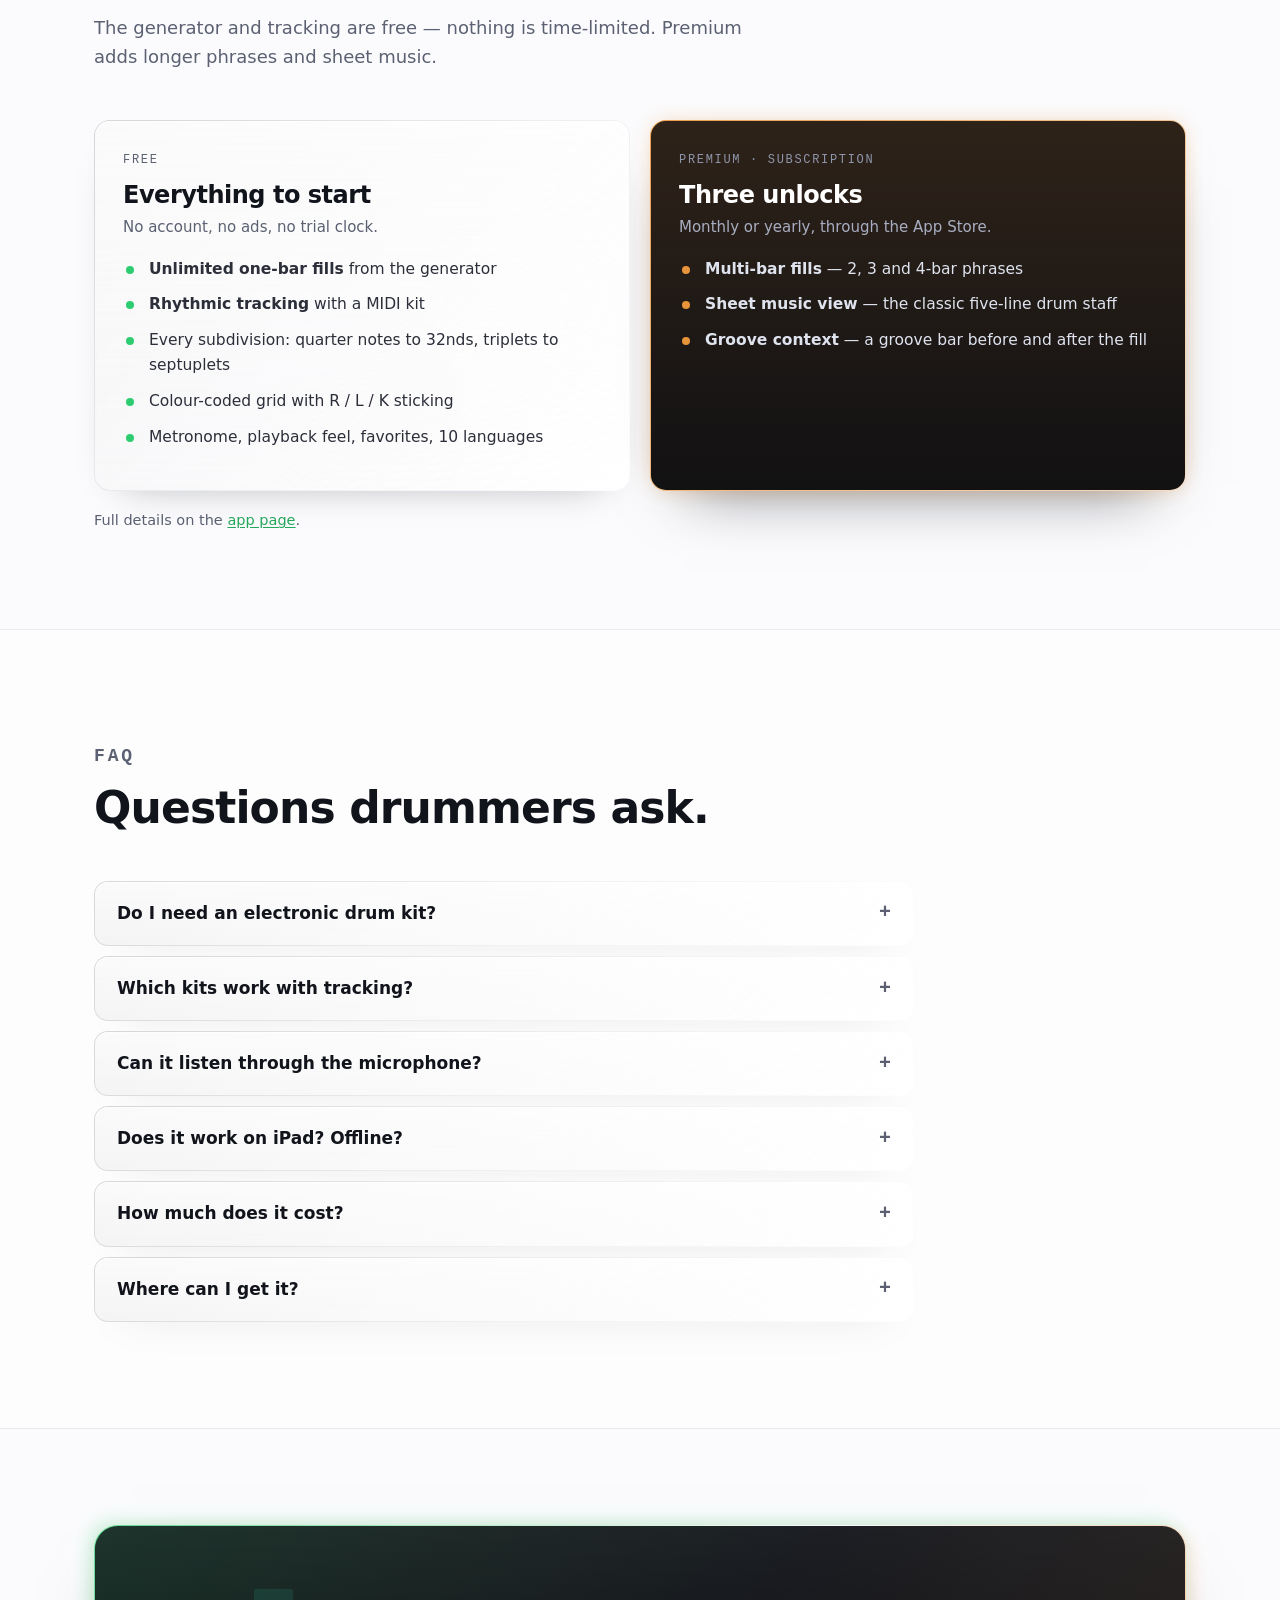
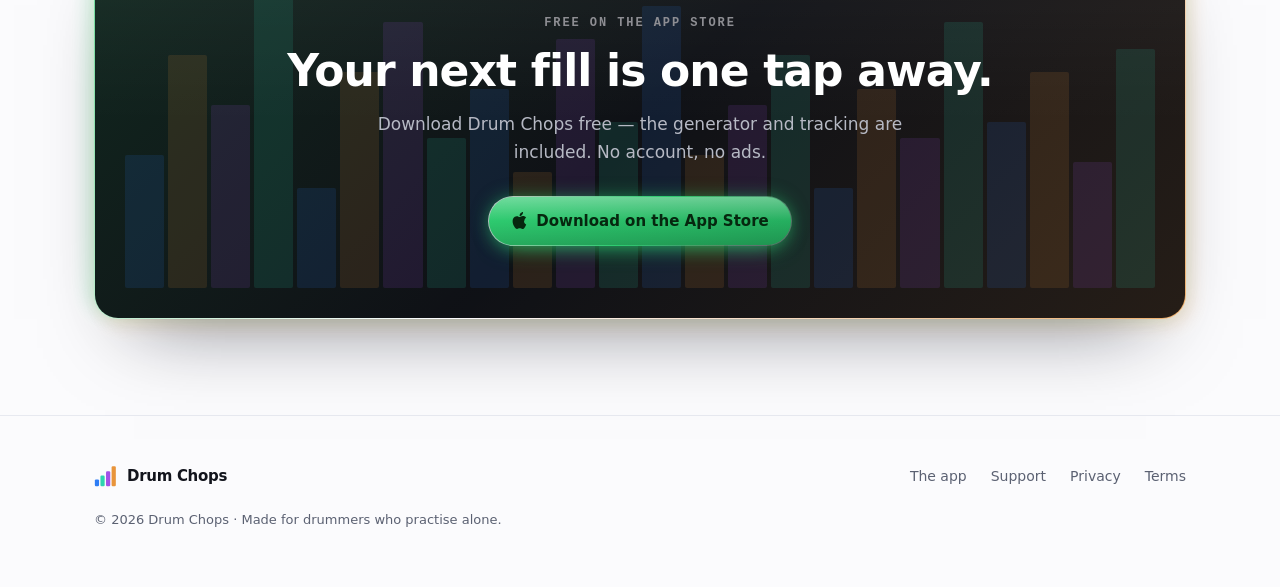
==== commit 45a5d48c: "feat: apply the app's glass design system to the site Mirror the app's DesignTokens glass primitives" ====
--- a/index.html
+++ b/index.html
@@ -28,13 +28,13 @@
 <meta charset="utf-8">
 <meta name="viewport" content="width=device-width, initial-scale=1">
 <title data-i18n="index.drumfillgenerator_a_drum_fill_engine">Drum Chops — a drum fill engine that fits your hands</title>
-<meta data-i18n-attr="content:index.a_free_ios_drum_fill" name="description" content="A free iOS drum-fill engine and rhythm trainer. An ergonomic linear generator solves the sticking for your kit, MIDI tracking scores every hit to the millisecond, and 200 curated fills come along free. Grid or classical staff, any tempo, 10 languages.">
+<meta data-i18n-attr="content:index.a_free_ios_drum_fill_v2" name="description" content="A free iOS drum-fill engine and rhythm trainer. An ergonomic linear generator solves the sticking for your kit, and MIDI tracking scores every hit to the millisecond. Grid or classical staff, any tempo, 10 languages.">
 <meta name="apple-itunes-app" content="app-id=6785203081">
 <link rel="canonical" href="https://drumfillgenerator.com/">
 <meta name="theme-color" content="#0B0D12">
 <meta property="og:type" content="website">
 <meta data-i18n-attr="content:index.drumfillgenerator_a_drum_fill_engine" property="og:title" content="Drum Chops — a drum fill engine that fits your hands">
-<meta data-i18n-attr="content:index.an_ergonomic_linear_fill_generator" property="og:description" content="An ergonomic linear fill generator that solves the sticking for your kit, and MIDI timing feedback scored to the millisecond. 200 curated fills along for the ride. Coming soon to iOS.">
+<meta data-i18n-attr="content:common.og_description_v2" property="og:description" content="An ergonomic linear fill generator that solves the sticking for your kit, and MIDI timing feedback scored to the millisecond. Free on iPhone and iPad.">
 <meta property="og:url" content="https://drumfillgenerator.com/">
 <meta property="og:image" content="https://drumfillgenerator.com/og-image.png">
 <meta property="og:image:type" content="image/png">
@@ -42,14 +42,14 @@
 <meta property="og:image:height" content="630">
 <meta name="twitter:card" content="summary_large_image">
 <meta data-i18n-attr="content:index.drumfillgenerator_a_drum_fill_engine" name="twitter:title" content="Drum Chops — a drum fill engine that fits your hands">
-<meta data-i18n-attr="content:index.an_ergonomic_linear_fill_generator" name="twitter:description" content="An ergonomic linear fill generator that solves the sticking for your kit, and MIDI timing feedback scored to the millisecond. 200 curated fills along for the ride. Coming soon to iOS.">
+<meta data-i18n-attr="content:common.og_description_v2" name="twitter:description" content="An ergonomic linear fill generator that solves the sticking for your kit, and MIDI timing feedback scored to the millisecond. Free on iPhone and iPad.">
 <meta name="twitter:image" content="https://drumfillgenerator.com/og-image.png">
 <script type="application/ld+json">
 {
   "@context": "https://schema.org",
   "@type": "SoftwareApplication",
   "name": "Drum Chops",
-  "description": "A free iOS drum-fill engine and rhythm trainer: an ergonomic linear fill generator and MIDI timing feedback, plus 200 curated fills.",
+  "description": "A free iOS drum-fill engine and rhythm trainer: an ergonomic linear fill generator and MIDI timing feedback.",
   "applicationCategory": "MusicApplication",
   "operatingSystem": "iOS",
   "alternateName": "DrumFillGenerator",
@@ -87,7 +87,7 @@
       "name": "Can it listen through the microphone?",
       "acceptedAnswer": {
         "@type": "Answer",
-        "text": "Not yet. Microphone tracking for acoustic kits is in development and shows as \"Soon\" in the app."
+        "text": "Not yet. Tracking works with a MIDI e-kit or pad for now; microphone tracking for acoustic kits is still in development."
       }
     },
     {
@@ -95,7 +95,7 @@
       "name": "Does it work on iPad? Offline?",
       "acceptedAnswer": {
         "@type": "Answer",
-        "text": "Yes to both. It runs on iPhone and iPad with iOS 26.5 or later, and everything works without a connection. The network is only used to refresh the fill library and show the subscription screen."
+        "text": "Yes to both. It runs on iPhone and iPad with iOS 26.5 or later, and everything works without a connection. The network is only used for background content updates and the subscription screen."
       }
     },
     {
@@ -103,7 +103,7 @@
       "name": "How much does it cost?",
       "acceptedAnswer": {
         "@type": "Answer",
-        "text": "The app is free, including the generator, tracking and all 200 curated fills. An optional Premium subscription unlocks multi-bar fills, sheet music and groove context."
+        "text": "The app is free, including the generator and tracking. An optional Premium subscription unlocks multi-bar fills, sheet music and groove context."
       }
     },
     {
@@ -145,9 +145,7 @@
   /* ---------- STAGE (animated linear fill) ---------- */
   .stage {
     width: 100%; max-width: 520px;
-    background: var(--stage); border-radius: 22px; padding: 22px 22px 18px;
-    box-shadow: 0 40px 80px -40px rgba(8,10,20,.55);
-    border: 1px solid var(--stage-line);
+    border-radius: 22px; padding: 22px 22px 18px;
   }
   .stage-bar { display: flex; align-items: center; justify-content: space-between; margin-bottom: 16px; }
   .stage-chip { font-family: var(--mono); font-size: 11px; letter-spacing: 0.1em; text-transform: uppercase; color: #8E8E93; }
@@ -157,36 +155,21 @@
   .seq { position: relative; }
   .seq-track { position: relative; display: grid; grid-template-columns: repeat(16, 1fr); gap: 5px; height: 188px; align-items: end; padding-bottom: 2px; }
   .seq-track .step { position: relative; height: 100%; display: flex; align-items: flex-end; justify-content: center; border: 0; padding: 0; }
-  .seq-track .lane { position: absolute; inset: 0; background: #131419; border-radius: 6px; border: 1px solid #202229; }
-  .seq-track .step.beat .lane { border-color: #2C2F39; }
-  .seq-track .bar { position: relative; width: 100%; border-radius: 5px; display: flex; align-items: flex-start; justify-content: center; padding-top: 5px; font-family: var(--mono); font-size: 11px; font-weight: 700; color: #06080D; }
+  .seq-track .lane { position: absolute; inset: 0; background: rgba(255,255,255,.025); border-radius: 6px; border: 1px solid rgba(255,255,255,.05); }
+  .seq-track .step.beat .lane { border-color: rgba(255,255,255,.1); }
+  .seq-track .bar { position: relative; width: 100%; border-radius: 5px; display: flex; align-items: flex-start; justify-content: center; padding-top: 5px; font-family: var(--mono); font-size: 11px; font-weight: 700; color: #06080D; overflow: hidden; }
+  /* Specular sheen + hairline rim over each bar (the bar colour itself is set inline by JS). */
+  .seq-track .bar::after { content: ""; position: absolute; inset: 0; border-radius: inherit; pointer-events: none; background: linear-gradient(180deg, rgba(255,255,255,.34), rgba(255,255,255,0) 46%); box-shadow: inset 0 0 0 1px rgba(255,255,255,.2); }
   .seq-track .bar.ghost { color: rgba(255,255,255,.78); }
   .seq-beats { display: grid; grid-template-columns: repeat(16, 1fr); gap: 5px; margin-top: 9px; }
   .seq-beats span { text-align: center; font-family: var(--mono); font-size: 10px; color: #5A5D68; }
   .seq-beats span.on { color: #C3C6CF; }
-  .playhead { position: absolute; top: -3px; bottom: -3px; width: 2px; left: 0; background: #fff; box-shadow: 0 0 12px 2px rgba(255,255,255,.75); border-radius: 2px; will-change: left; animation: sweep 2.8s linear infinite; }
+  .playhead { position: absolute; top: -3px; bottom: -3px; width: 2px; left: 0; background: var(--green); box-shadow: 0 0 12px 2px color-mix(in srgb, var(--green) 75%, transparent); border-radius: 2px; will-change: left; animation: sweep 2.8s linear infinite; }
   @keyframes sweep { from { left: 0; } to { left: calc(100% - 2px); } }
   .stage-legend { display: flex; flex-wrap: wrap; gap: 16px; margin-top: 18px; padding-top: 14px; border-top: 1px solid #2A2C33; }
   .stage-legend span { font-family: var(--mono); font-size: 11px; letter-spacing: 0.06em; text-transform: uppercase; color: #9B9EA8; display: inline-flex; align-items: center; gap: 7px; }
   @media (max-width: 480px) { .seq-track { height: 140px; gap: 3px; } .seq-beats { gap: 3px; } .seq-track .bar { font-size: 9px; } }
 
-  /* ---------- LIBRARY VISUAL ---------- */
-  .library {
-    width: 100%; max-width: 520px; background: var(--stage); color: #fff; border: 1px solid var(--stage-line);
-    border-radius: 22px; padding: 22px; box-shadow: 0 40px 80px -40px rgba(8,10,20,.55);
-  }
-  .library .lib-head { display: flex; justify-content: space-between; align-items: baseline; margin-bottom: 14px; }
-  .library .lib-head b { font-size: 15px; }
-  .library .lib-head span { font-family: var(--mono); font-size: 11px; letter-spacing: .1em; color: #8E8E93; text-transform: uppercase; }
-  .genres { display: flex; flex-wrap: wrap; gap: 6px; margin-bottom: 16px; }
-  .genres span { font-size: 12.5px; padding: 5px 10px; border-radius: 999px; background: #1A1C23; color: #C9CDD8; border: 1px solid #262933; }
-  .genres span em { font-style: normal; color: #8E8E93; margin-left: 4px; }
-  .fill-row { display: grid; grid-template-columns: auto 1fr auto; gap: 12px; align-items: center; padding: 12px 0; border-top: 1px solid #22252D; }
-  .fill-row .sw { width: 34px; height: 34px; border-radius: 9px; display: grid; grid-template-columns: repeat(4, 1fr); gap: 2px; padding: 6px; align-items: end; background: #15171E; }
-  .fill-row .sw i { display: block; border-radius: 1.5px; }
-  .fill-row b { font-size: 15px; font-weight: 650; display: block; }
-  .fill-row small { font-size: 13px; color: #8E95A8; }
-  .fill-row .bpm { font-family: var(--mono); font-size: 12px; color: #8E8E93; }
 
   /* ---------- HOW (with phone) ---------- */
   .how { display: grid; grid-template-columns: 1.3fr 1fr; gap: 64px; align-items: center; }
@@ -276,7 +259,7 @@
   <div class="wrap">
     <div class="section-head reveal">
       <p data-i18n="common.what_it_does" class="eyebrow">What it does</p>
-      <h2 data-i18n="common.two_engines_and_a_library">Two engines and a library, in one practice app.</h2>
+      <h2 data-i18n="common.two_engines_one_practice_app">Two engines, one practice app.</h2>
     </div>
 
     <div class="feature-rows">
@@ -288,12 +271,13 @@
           <p data-i18n="index.press_generate_and_get_a">Press Generate and get a brand-new linear fill — one drum at a time, in the classic linear style. The app also works out the sticking, so you never end up with crossed hands or a lunge across the kit.</p>
           <ul class="checks">
             <li data-i18n="index.unlimited_fills_written_to_your">Unlimited fills, written to your time signature and subdivision — multi-bar phrases <span class="pro-chip">Premium</span></li>
+            <li data-i18n="index.built_as_a_whole_phrase">One-bar 4/4 fills are built as a whole phrase — groupings, kick, toms and accents — and checked for flow</li>
             <li data-i18n="index.r_l_k_sticking_under">R / L / K sticking under every note, ready to play</li>
             <li data-i18n="index.loops_cleanly_no_stutter_when">Loops cleanly — no stutter when the bar comes round</li>
           </ul>
         </div>
         <div class="feature-media">
-          <div class="stage" aria-hidden="true">
+          <div class="stage glass-stage" aria-hidden="true">
             <div class="stage-bar">
               <span data-i18n="index.linear_fill_4_4_16th" class="stage-chip">Linear fill · <b>4/4</b> · 16th</span>
               <span data-i18n="index.120_bpm" class="stage-bpm"><i class="pulse"></i>120 BPM</span>
@@ -341,31 +325,6 @@
         </div>
       </div>
 
-      <!-- Library -->
-      <div class="feature-row reveal">
-        <div class="feature-copy">
-          <span data-i18n="index.the_fill_library" class="tag" style="color:var(--tom)"><i class="dot" style="background:var(--tom)"></i>The fill library</span>
-          <h3 data-i18n="index.200_hand_picked_fills_free">200 hand-picked fills, free.</h3>
-          <p data-i18n="index.when_you_want_someone_else">When you want someone else's ideas, there's a library of fills transcribed by hand across rock, metal, funk, Latin, fusion, gospel and more. Generate alternates between new fills and the library, so you get both.</p>
-          <ul class="checks">
-            <li data-i18n="index.4_4_and_3_4">4/4 and 3/4, from quarter notes to triplets</li>
-            <li data-i18n="index.includes_fills_that_switch_subdivisi">Includes fills that switch subdivision mid-bar</li>
-            <li data-i18n="index.new_fills_arrive_over_the">New fills arrive over the air — no app update needed</li>
-          </ul>
-        </div>
-        <div class="feature-media">
-          <div class="library" aria-hidden="true">
-            <div class="lib-head"><b data-i18n="index.curated_fills">Curated fills</b><span data-i18n="index.200_total">200 total</span></div>
-            <div class="genres">
-              <span data-i18n="index.rock29">Rock<em>29</em></span><span data-i18n="index.metal23">Metal<em>23</em></span><span data-i18n="index.funk22">Funk<em>22</em></span><span data-i18n="index.latin16">Latin<em>16</em></span><span data-i18n="index.fusion14">Fusion<em>14</em></span><span data-i18n="index.hip_hop11">Hip-hop<em>11</em></span><span data-i18n="index.gospel9">Gospel<em>9</em></span><span data-i18n="index.jazz6">Jazz<em>6</em></span><span data-i18n="index.more">+ more</span>
-            </div>
-            <div class="fill-row"><span class="sw"><i style="height:60%;background:var(--snare)"></i><i style="height:90%;background:var(--tom)"></i><i style="height:45%;background:var(--snare)"></i><i style="height:75%;background:var(--kick)"></i></span><div><b>Half-Bar Funk Drop</b><small>Funk · accelerating tom spill</small></div><span class="bpm">108</span></div>
-            <div class="fill-row"><span class="sw"><i style="height:80%;background:var(--tom)"></i><i style="height:50%;background:var(--kick)"></i><i style="height:95%;background:var(--tom)"></i><i style="height:60%;background:var(--snare)"></i></span><div><b>Afro Six-Eight Feel</b><small>Latin · tom triplets over kick</small></div><span class="bpm">115</span></div>
-            <div class="fill-row"><span class="sw"><i style="height:50%;background:var(--snare)"></i><i style="height:70%;background:var(--snare)"></i><i style="height:85%;background:var(--snare)"></i><i style="height:100%;background:var(--kick)"></i></span><div><b>Trap Snare Roll</b><small>Hip-hop · accelerating snare burst</small></div><span class="bpm">92</span></div>
-            <div class="fill-row"><span class="sw"><i style="height:65%;background:var(--snare)"></i><i style="height:95%;background:var(--tom)"></i><i style="height:55%;background:var(--snare)"></i><i style="height:80%;background:var(--tom)"></i></span><div><b>Fusion Tom Melody</b><small>Fusion · melodic toms, ghosted snare</small></div><span class="bpm">147</span></div>
-          </div>
-        </div>
-      </div>
     </div>
   </div>
 </section>
@@ -453,7 +412,7 @@
     <div class="stats reveal">
       <div class="cell"><div class="n">∞</div><div data-i18n="common.fills_the_generator_can_write" class="l">Fills the generator can write</div></div>
       <div class="cell"><div class="n">±25<small>ms</small></div><div data-i18n="common.window_for_an_on_time" class="l">Window for an on-time hit</div></div>
-      <div class="cell"><div class="n">200</div><div data-i18n="common.curated_fills_all_free" class="l">Curated fills, all free</div></div>
+      <div class="cell"><div class="n">8</div><div data-i18n="common.note_grids_from_1_4_to_1_32" class="l">Note grids, from 1/4 to 1/32</div></div>
       <div class="cell"><div class="n">6</div><div data-i18n="index.drum_voices" class="l">Drum voices</div></div>
       <div class="cell"><div class="n">4</div><div data-i18n="index.playback_feels" class="l">Playback feels</div></div>
       <div class="cell"><div class="n">10</div><div data-i18n="common.languages" class="l">Languages</div></div>
@@ -467,7 +426,7 @@
     <div class="section-head reveal">
       <p data-i18n="common.pricing" class="eyebrow">Pricing</p>
       <h2 data-i18n="index.free_to_practise_premium_for">Free to practise. Premium for more range.</h2>
-      <p data-i18n="index.the_generator_tracking_and_all">The generator, tracking and all 200 fills are free — nothing is time-limited. Premium adds longer phrases and sheet music.</p>
+      <p data-i18n="index.the_generator_and_tracking_are_free">The generator and tracking are free — nothing is time-limited. Premium adds longer phrases and sheet music.</p>
     </div>
     <div class="tiers reveal">
       <div class="tier">
@@ -477,7 +436,7 @@
         <ul>
           <li data-i18n="index.unlimited_one_bar_fills_from"><b>Unlimited one-bar fills</b> from the generator</li>
           <li data-i18n="index.rhythmic_tracking_with_a_midi"><b>Rhythmic tracking</b> with a MIDI kit</li>
-          <li data-i18n="common.all_200_curated_fills">All 200 curated fills</li>
+          <li data-i18n="common.every_subdivision_quarter_to_32nd">Every subdivision: quarter notes to 32nds, triplets to septuplets</li>
           <li data-i18n="index.colour_coded_grid_with_r">Colour-coded grid with R / L / K sticking</li>
           <li data-i18n="index.metronome_playback_feel_favorites_10">Metronome, playback feel, favorites, 10 languages</li>
         </ul>
@@ -515,15 +474,15 @@
       </details>
       <details>
         <summary data-i18n="index.can_it_listen_through_the">Can it listen through the microphone?</summary>
-        <div class="answer"><p data-i18n="index.not_yet_microphone_tracking_for">Not yet. Microphone tracking for acoustic kits is in development and shows as "Soon" in the app.</p></div>
+        <div class="answer"><p data-i18n="index.not_yet_tracking_works_with_midi">Not yet. Tracking works with a MIDI e-kit or pad for now; microphone tracking for acoustic kits is still in development.</p></div>
       </details>
       <details>
         <summary data-i18n="index.does_it_work_on_ipad">Does it work on iPad? Offline?</summary>
-        <div class="answer"><p data-i18n="index.yes_to_both_it_runs">Yes to both. It runs on iPhone and iPad with iOS 26.5 or later, and everything works without a connection. The network is only used to refresh the fill library and show the subscription screen.</p></div>
+        <div class="answer"><p data-i18n="index.yes_to_both_it_runs_v2">Yes to both. It runs on iPhone and iPad with iOS 26.5 or later, and everything works without a connection. The network is only used for background content updates and the subscription screen.</p></div>
       </details>
       <details>
         <summary data-i18n="index.how_much_does_it_cost">How much does it cost?</summary>
-        <div class="answer"><p data-i18n="index.the_app_is_free_including">The app is free, including the generator, tracking and all 200 curated fills. An optional Premium subscription unlocks multi-bar fills, sheet music and groove context.</p></div>
+        <div class="answer"><p data-i18n="index.the_app_is_free_including_v2">The app is free, including the generator and tracking. An optional Premium subscription unlocks multi-bar fills, sheet music and groove context.</p></div>
       </details>
       <details>
         <summary data-i18n="index.where_can_i_get_it">Where can I get it?</summary>
@@ -541,7 +500,7 @@
       <div style="position:relative">
         <p data-i18n="index.free_on_the_app_store" class="eyebrow" style="color:#8E8E93">Free on the App Store</p>
         <h2 data-i18n="index.your_next_fill_is_one" style="margin-top:14px">Your next fill is one tap away.</h2>
-        <p data-i18n="index.download_drum_chops_free_the">Download Drum Chops free — the generator, tracking and all 200 curated fills are included. No account, no ads.</p>
+        <p data-i18n="index.download_drum_chops_free_the_v2">Download Drum Chops free — the generator and tracking are included. No account, no ads.</p>
         <div class="store-cta">
           <a data-i18n="index.download_on_the_app_store" class="btn btn-primary js-store-cta" href="https://apps.apple.com/app/drum-chops/id6785203081">
             <svg width="16" height="19" viewBox="0 0 17 20" fill="currentColor" aria-hidden="true"><path d="M14.1 10.6c0-2.3 1.9-3.4 2-3.5-1.1-1.6-2.8-1.8-3.4-1.8-1.4-.1-2.8.9-3.5.9-.7 0-1.8-.9-3-.8-1.5 0-2.9.9-3.7 2.3-1.6 2.7-.4 6.8 1.1 9 .7 1.1 1.6 2.3 2.8 2.3 1.1 0 1.5-.7 2.9-.7 1.3 0 1.7.7 2.9.7 1.2 0 2-1.1 2.7-2.2.9-1.2 1.2-2.5 1.2-2.5 0-.1-2.3-.9-2.3-3.5zM11.9 3.8c.6-.8 1-1.8.9-2.9-.9 0-2 .6-2.7 1.4-.6.7-1.1 1.8-.9 2.8 1 .1 2-.5 2.7-1.3z"/></svg>
--- a/styles.css
+++ b/styles.css
@@ -28,6 +28,19 @@
   --measure: 62ch;
   --r: 16px;
   --r-lg: 24px;
+
+  /* Glass system — mirrors the app's DesignTokens: GlassSurface (translucent
+     fill + top-lit wash + gradient hairline rim), GlowSlab (primary actions)
+     and PatternCardGlass (green→orange rim on dark stages). */
+  --glass-fill: color-mix(in srgb, var(--surface) 62%, transparent);
+  --glass-wash: linear-gradient(180deg, rgba(255,255,255,.7), rgba(255,255,255,.18));
+  --glass-rim: linear-gradient(135deg, rgba(18,20,28,.16), rgba(18,20,28,.05) 55%, rgba(255,255,255,.6));
+  --glass-shadow: inset 0 1px 0 rgba(255,255,255,.75), 0 18px 40px -30px rgba(8,10,20,.4);
+  --glass-blur: blur(18px) saturate(1.4);
+  --glass-hairline: rgba(18,20,28,.08);
+  --ambient-a: color-mix(in srgb, var(--green) 16%, transparent);
+  --ambient-b: color-mix(in srgb, var(--snare) 13%, transparent);
+  --ambient-c: color-mix(in srgb, var(--kick) 10%, transparent);
 
   color-scheme: light dark;
 }
@@ -44,6 +57,15 @@
     --stage: #07080B;
     --stage-line: #262933;
     --green-deep: #3FDC85;
+
+    --glass-fill: color-mix(in srgb, var(--surface) 70%, transparent);
+    --glass-wash: linear-gradient(180deg, rgba(255,255,255,.07), rgba(255,255,255,.01));
+    --glass-rim: linear-gradient(135deg, rgba(255,255,255,.2), rgba(255,255,255,.05));
+    --glass-shadow: inset 0 1px 0 rgba(255,255,255,.06), 0 24px 48px -32px rgba(0,0,0,.8);
+    --glass-hairline: rgba(255,255,255,.07);
+    --ambient-a: color-mix(in srgb, var(--green) 12%, transparent);
+    --ambient-b: color-mix(in srgb, var(--snare) 10%, transparent);
+    --ambient-c: color-mix(in srgb, var(--kick) 9%, transparent);
   }
 }
 
@@ -61,6 +83,45 @@
   text-rendering: optimizeLegibility;
 }
 
+/* Ambient colour behind the page so translucent glass has something to frost.
+   A fixed pseudo-element instead of background-attachment: fixed (janky on iOS). */
+body::before {
+  content: ""; position: fixed; inset: 0; z-index: -1; pointer-events: none;
+  background:
+    radial-gradient(60vmax 50vmax at 8% 4%, var(--ambient-a), transparent 60%),
+    radial-gradient(55vmax 45vmax at 96% 38%, var(--ambient-b), transparent 60%),
+    radial-gradient(60vmax 50vmax at 30% 100%, var(--ambient-c), transparent 60%);
+}
+
+/* Shared glass surface (GlassSurface). Background layers: wash, fill, then the
+   rim gradient painted into the transparent border via border-box. */
+.glass, .spec, .prose,
+.mini, .tier:not(.pro), .faq details, .btn-ghost, .lang-select {
+  border: 1px solid transparent;
+  background:
+    var(--glass-wash) padding-box,
+    linear-gradient(var(--glass-fill), var(--glass-fill)) padding-box,
+    var(--glass-rim) border-box;
+  box-shadow: var(--glass-shadow);
+  -webkit-backdrop-filter: var(--glass-blur);
+  backdrop-filter: var(--glass-blur);
+}
+
+/* Dark stage glass (PatternCardGlass): green wash from the top-leading corner,
+   orange from the bottom-trailing, a two-tone rim and a two-tone glow. */
+.glass-stage, .cta-band {
+  border: 1.5px solid transparent;
+  background:
+    linear-gradient(180deg, rgba(255,255,255,.06), rgba(255,255,255,0) 50%) padding-box,
+    linear-gradient(135deg, color-mix(in srgb, var(--green) 14%, transparent), rgba(255,255,255,.015), color-mix(in srgb, var(--snare) 12%, transparent)) padding-box,
+    linear-gradient(var(--stage), var(--stage)) padding-box,
+    linear-gradient(135deg, color-mix(in srgb, var(--green) 75%, transparent), rgba(255,255,255,.1), color-mix(in srgb, var(--snare) 75%, transparent)) border-box;
+  box-shadow:
+    -6px -4px 18px color-mix(in srgb, var(--green) 22%, transparent),
+    6px 6px 18px color-mix(in srgb, var(--snare) 18%, transparent),
+    0 40px 80px -40px rgba(8,10,20,.55);
+}
+
 .wrap { width: 100%; max-width: var(--maxw); margin: 0 auto; padding: 0 24px; }
 @media (max-width: 480px) { .wrap { padding: 0 16px; } }
 
@@ -112,20 +173,28 @@
   transition: transform .12s ease, box-shadow .18s ease, background .18s ease, border-color .18s ease;
 }
 .btn:hover { transform: translateY(-1px); }
+/* GlowSlab: accent body deepening toward the bottom-trailing corner, specular
+   sheen across the top, darker base, bright rim and a soft accent glow. */
 .btn-primary {
-  background: var(--green); color: #06270F;
-  box-shadow: 0 1px 0 rgba(0,0,0,.04), 0 8px 22px -10px color-mix(in srgb, var(--green) 70%, transparent);
-}
-.btn-primary:hover { background: #29B864; }
-.btn-ghost { background: transparent; color: var(--ink); border-color: var(--hairline-strong); }
-.btn-ghost:hover { border-color: var(--muted); }
+  color: #06270F;
+  border: 1.5px solid transparent;
+  background:
+    linear-gradient(180deg, rgba(255,255,255,.32), rgba(255,255,255,0) 50%) padding-box,
+    linear-gradient(180deg, rgba(0,0,0,0) 50%, rgba(0,0,0,.14)) padding-box,
+    linear-gradient(135deg, var(--green), color-mix(in srgb, var(--green) 72%, #0B5A2E)) padding-box,
+    linear-gradient(135deg, rgba(255,255,255,.75), var(--green), rgba(255,255,255,.3)) border-box;
+  box-shadow: 0 0 18px -2px color-mix(in srgb, var(--green) 55%, transparent), 0 10px 24px -12px color-mix(in srgb, var(--green) 80%, transparent);
+}
+.btn-primary:hover { filter: brightness(1.05) saturate(1.05); box-shadow: 0 0 24px 0 color-mix(in srgb, var(--green) 60%, transparent), 0 12px 28px -12px color-mix(in srgb, var(--green) 85%, transparent); }
+.btn-ghost { color: var(--ink); }
+.btn-ghost:hover { box-shadow: var(--glass-shadow), 0 0 0 1px var(--hairline-strong); }
 .btn-sm { padding: 9px 16px; font-size: 13.5px; }
 .btn svg { display: block; flex: none; }
 
 /* ---------- SECTIONS ---------- */
 .section { padding: 96px 0; }
 .section.tight { padding: 64px 0; }
-.alt { background: var(--surface); border-top: 1px solid var(--hairline); border-bottom: 1px solid var(--hairline); }
+.alt { background: color-mix(in srgb, var(--surface) 45%, transparent); border-top: 1px solid var(--glass-hairline); border-bottom: 1px solid var(--glass-hairline); }
 .section-head { max-width: 680px; margin-bottom: 48px; }
 .section-head.center { margin-left: auto; margin-right: auto; text-align: center; }
 .section-head .eyebrow { margin-bottom: 14px; }
@@ -191,10 +260,9 @@
 .minis { display: grid; grid-template-columns: repeat(3, 1fr); gap: 16px; }
 .mini {
   display: grid; grid-template-columns: auto 1fr; gap: 14px; align-items: start;
-  background: var(--surface); border: 1px solid var(--hairline); border-radius: var(--r); padding: 20px;
-}
-.alt .mini { background: var(--ground); }
-.mini .ico { width: 38px; height: 38px; border-radius: 10px; display: grid; place-items: center; }
+  border-radius: var(--r); padding: 20px;
+}
+.mini .ico { width: 38px; height: 38px; border-radius: 10px; display: grid; place-items: center; box-shadow: inset 0 0 0 1px var(--glass-hairline); }
 .mini h3 { font-size: 16.5px; font-weight: 700; letter-spacing: -0.01em; line-height: 1.3; }
 .mini p { color: var(--muted); font-size: 15px; margin: 5px 0 0; line-height: 1.5; }
 @media (max-width: 900px) { .minis { grid-template-columns: repeat(2, 1fr); } }
@@ -220,10 +288,13 @@
 /* ---------- STATS STRIP ---------- */
 .stats {
   display: grid; grid-template-columns: repeat(6, 1fr); gap: 1px;
-  background: var(--hairline); border: 1px solid var(--hairline);
+  background: var(--glass-hairline); border: 1px solid var(--glass-hairline);
   border-radius: var(--r); overflow: hidden;
-}
-.stats .cell { background: var(--surface); padding: 24px 20px; }
+  box-shadow: var(--glass-shadow);
+  -webkit-backdrop-filter: var(--glass-blur);
+  backdrop-filter: var(--glass-blur);
+}
+.stats .cell { background: var(--glass-wash), linear-gradient(var(--glass-fill), var(--glass-fill)); padding: 24px 20px; }
 .stats .n { font-size: 32px; font-weight: 850; letter-spacing: -0.03em; line-height: 1; font-variant-numeric: tabular-nums; }
 .stats .n small { font-size: .5em; font-weight: 700; }
 .stats .l { font-size: 13.5px; color: var(--muted); margin-top: 10px; line-height: 1.4; }
@@ -232,8 +303,16 @@
 
 /* ---------- PRICING TIERS ---------- */
 .tiers { display: grid; grid-template-columns: 1fr 1fr; gap: 20px; }
-.tier { background: var(--surface); border: 1px solid var(--hairline); border-radius: var(--r); padding: 30px 28px; }
-.tier.pro { background: var(--stage); border-color: var(--stage-line); color: #fff; }
+.tier { border-radius: var(--r); padding: 30px 28px; }
+/* Premium tier: dark glass tinted in the Premium (snare) accent, like a tinted GlassSurface. */
+.tier.pro {
+  color: #fff; border: 1.5px solid transparent;
+  background:
+    linear-gradient(180deg, color-mix(in srgb, var(--snare) 16%, transparent), color-mix(in srgb, var(--snare) 3%, transparent)) padding-box,
+    linear-gradient(var(--stage), var(--stage)) padding-box,
+    linear-gradient(135deg, color-mix(in srgb, var(--snare) 90%, transparent), color-mix(in srgb, var(--snare) 30%, transparent)) border-box;
+  box-shadow: 0 0 22px -4px color-mix(in srgb, var(--snare) 40%, transparent), 0 30px 60px -36px rgba(8,10,20,.6);
+}
 .tier .name { font-family: var(--mono); font-size: 12px; letter-spacing: 0.14em; text-transform: uppercase; color: var(--muted); }
 .tier.pro .name { color: #8F96AB; }
 .tier h3 { font-size: 24px; font-weight: 800; margin: 12px 0 6px; }
@@ -250,11 +329,7 @@
 
 /* ---------- FAQ ---------- */
 .faq { max-width: 820px; }
-.faq details {
-  border: 1px solid var(--hairline); border-radius: 12px;
-  background: var(--surface); margin: 10px 0; overflow: hidden;
-}
-.alt .faq details { background: var(--ground); }
+.faq details { border-radius: 14px; margin: 10px 0; overflow: hidden; }
 .faq summary {
   cursor: pointer; list-style: none; padding: 18px 52px 18px 22px;
   font-weight: 700; color: var(--ink); position: relative;
@@ -265,13 +340,13 @@
   font-family: var(--mono); font-size: 20px; color: var(--muted); line-height: 1;
 }
 .faq details[open] summary::after { content: "–"; }
-.faq details[open] summary { border-bottom: 1px solid var(--hairline); }
+.faq details[open] summary { border-bottom: 1px solid var(--glass-hairline); }
 .faq .answer { padding: 4px 22px 18px; color: var(--body); }
 .faq .answer p { margin: 12px 0; }
 
 /* ---------- CTA BAND ---------- */
 .cta-band {
-  background: var(--stage); color: #fff; border: 1px solid var(--stage-line);
+  color: #fff;
   border-radius: var(--r-lg); padding: clamp(44px, 6vw, 72px) clamp(24px, 4vw, 48px);
   text-align: center; position: relative; overflow: hidden;
 }
@@ -304,10 +379,18 @@
   appearance: none; -webkit-appearance: none;
   font: inherit; font-size: 14px; font-weight: 600; color: var(--ink);
   background: transparent url("data:image/svg+xml,%3Csvg xmlns='http://www.w3.org/2000/svg' width='10' height='6' viewBox='0 0 10 6'%3E%3Cpath d='M1 1l4 4 4-4' fill='none' stroke='%236B7280' stroke-width='1.6' stroke-linecap='round'/%3E%3C/svg%3E") no-repeat right 12px center;
-  border: 1px solid var(--hairline-strong); border-radius: 999px;
+  border-radius: 999px;
   padding: 8px 32px 8px 14px; cursor: pointer; max-width: 150px;
 }
-.lang-select:hover { border-color: var(--ink); }
+/* Chevron sits on top of the shared glass layers. */
+.lang-select {
+  background:
+    url("data:image/svg+xml,%3Csvg xmlns='http://www.w3.org/2000/svg' width='10' height='6' viewBox='0 0 10 6'%3E%3Cpath d='M1 1l4 4 4-4' fill='none' stroke='%236B7280' stroke-width='1.6' stroke-linecap='round'/%3E%3C/svg%3E") no-repeat right 12px center padding-box,
+    var(--glass-wash) padding-box,
+    linear-gradient(var(--glass-fill), var(--glass-fill)) padding-box,
+    var(--glass-rim) border-box;
+}
+.lang-select:hover { box-shadow: var(--glass-shadow), 0 0 0 1px var(--hairline-strong); }
 .lang-select:focus-visible { outline: 2px solid var(--green-deep); outline-offset: 2px; }
 .lang-select option { color: #111; background: #fff; }
 @media (max-width: 760px) {
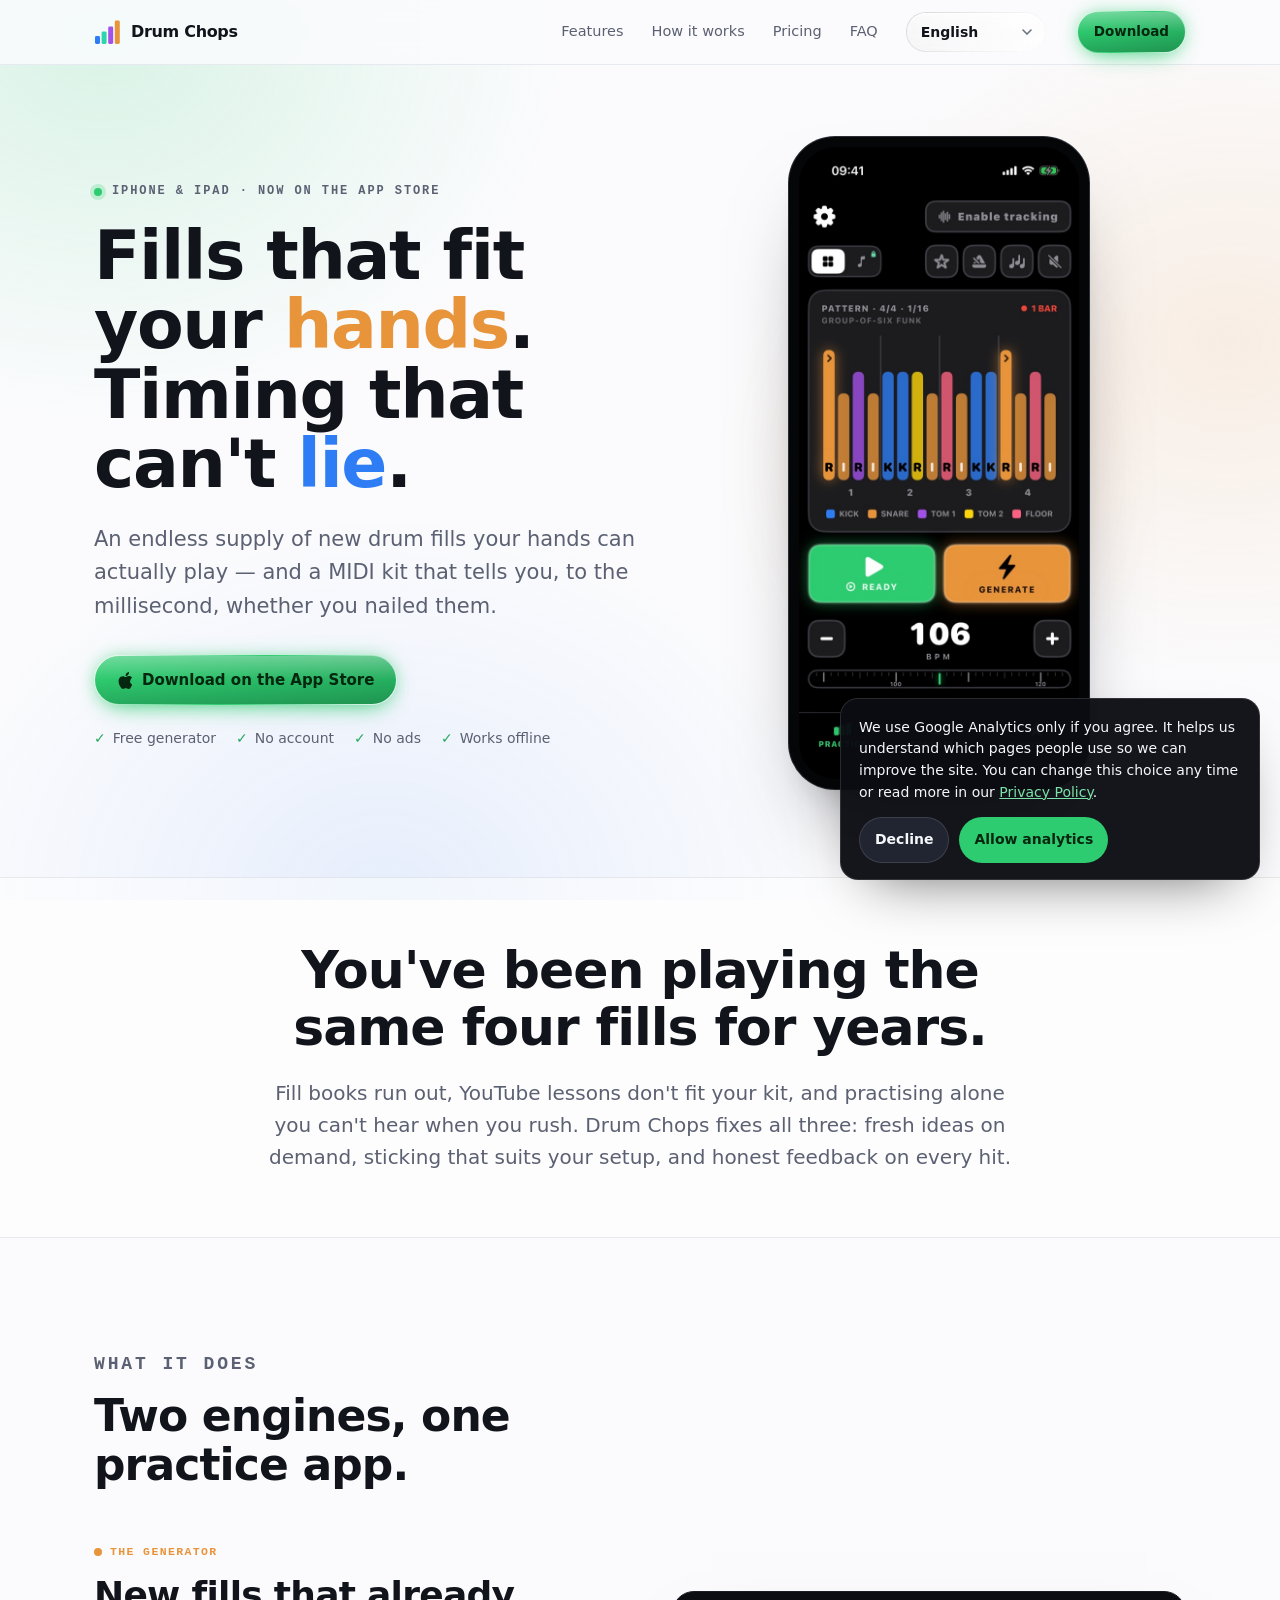
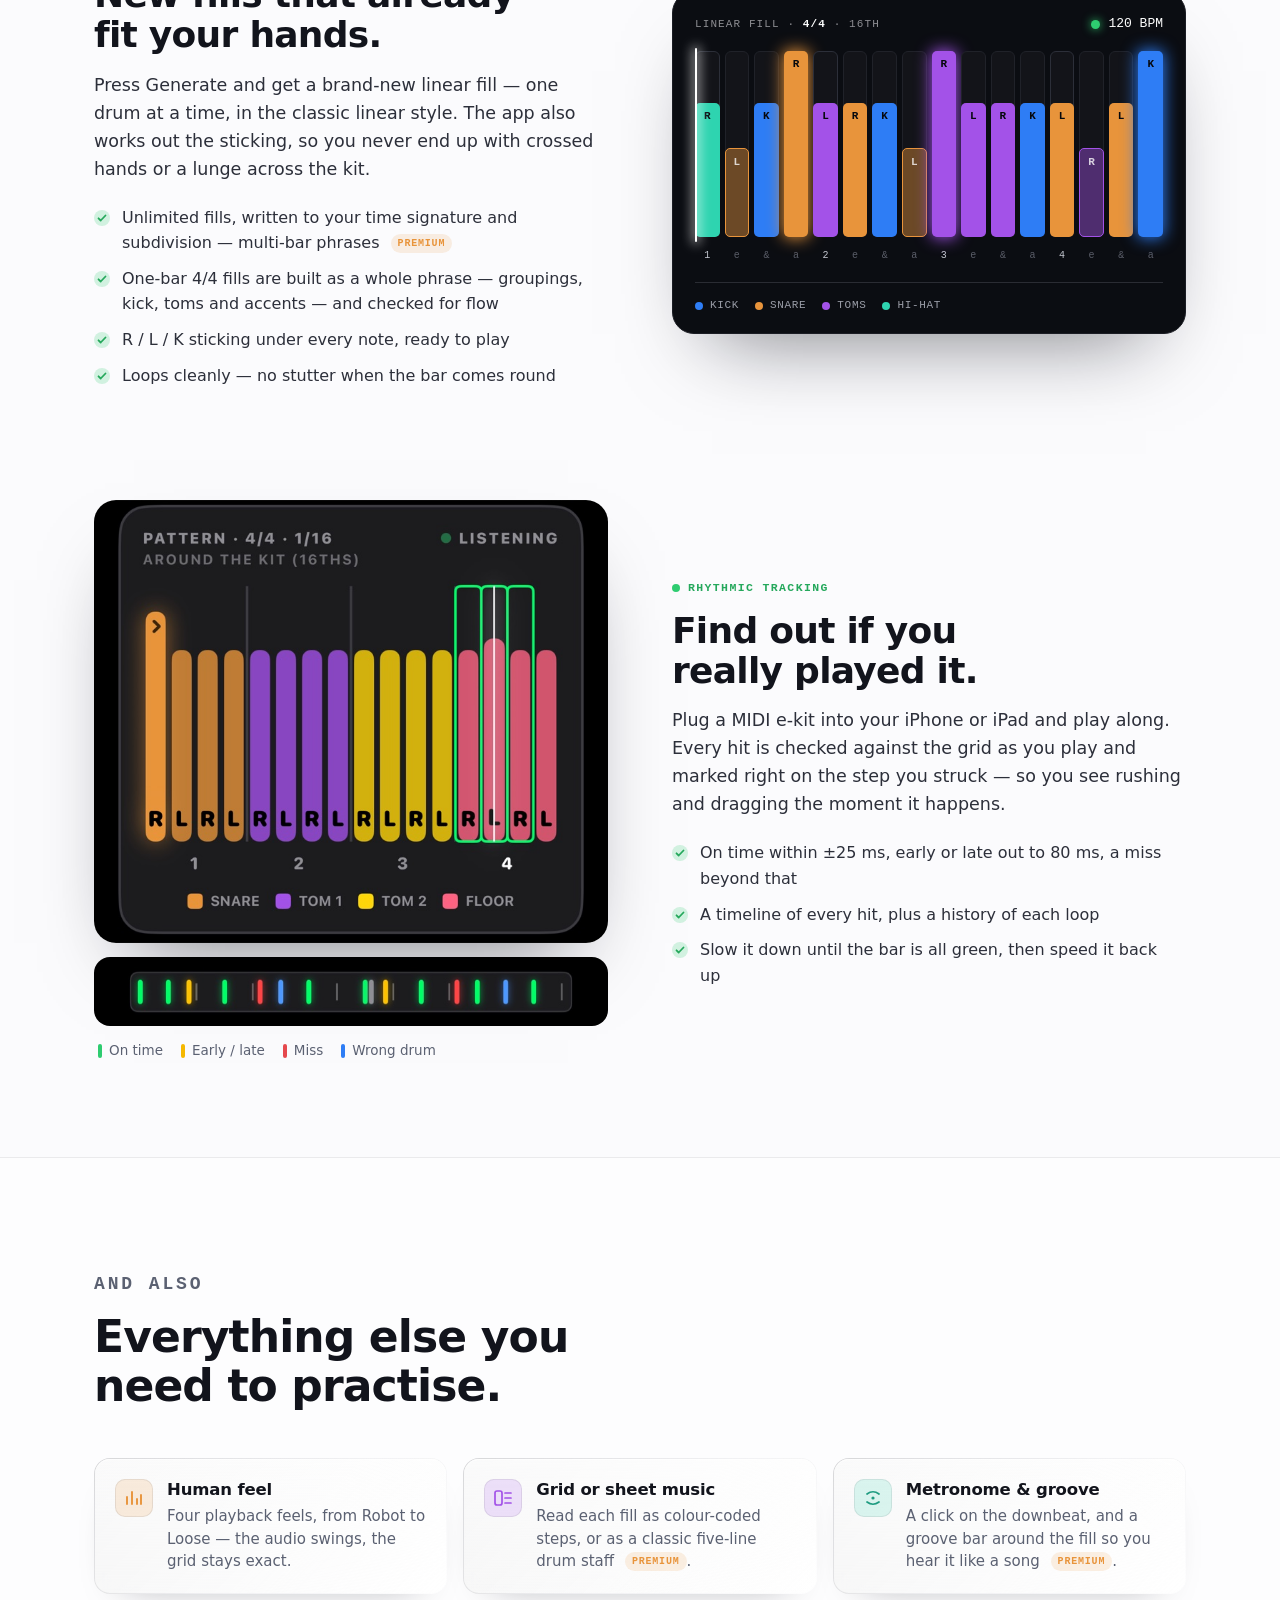
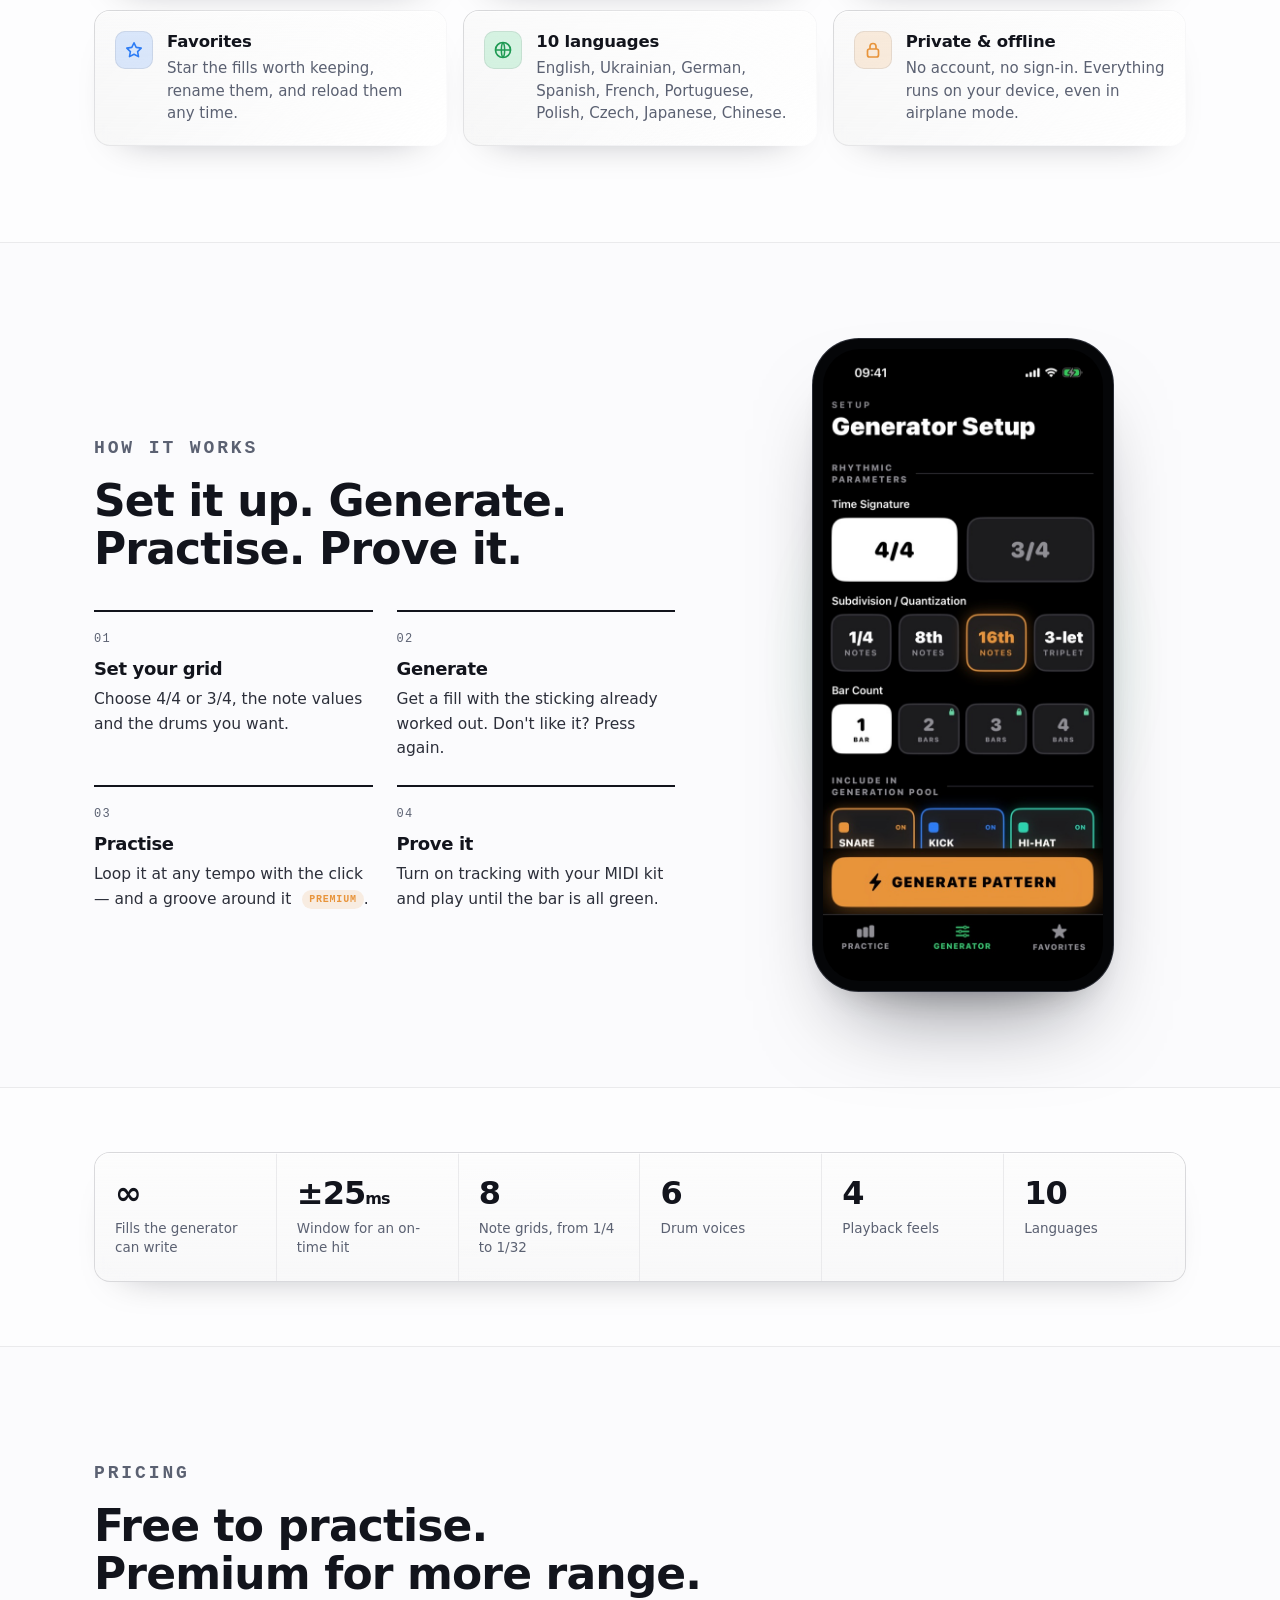
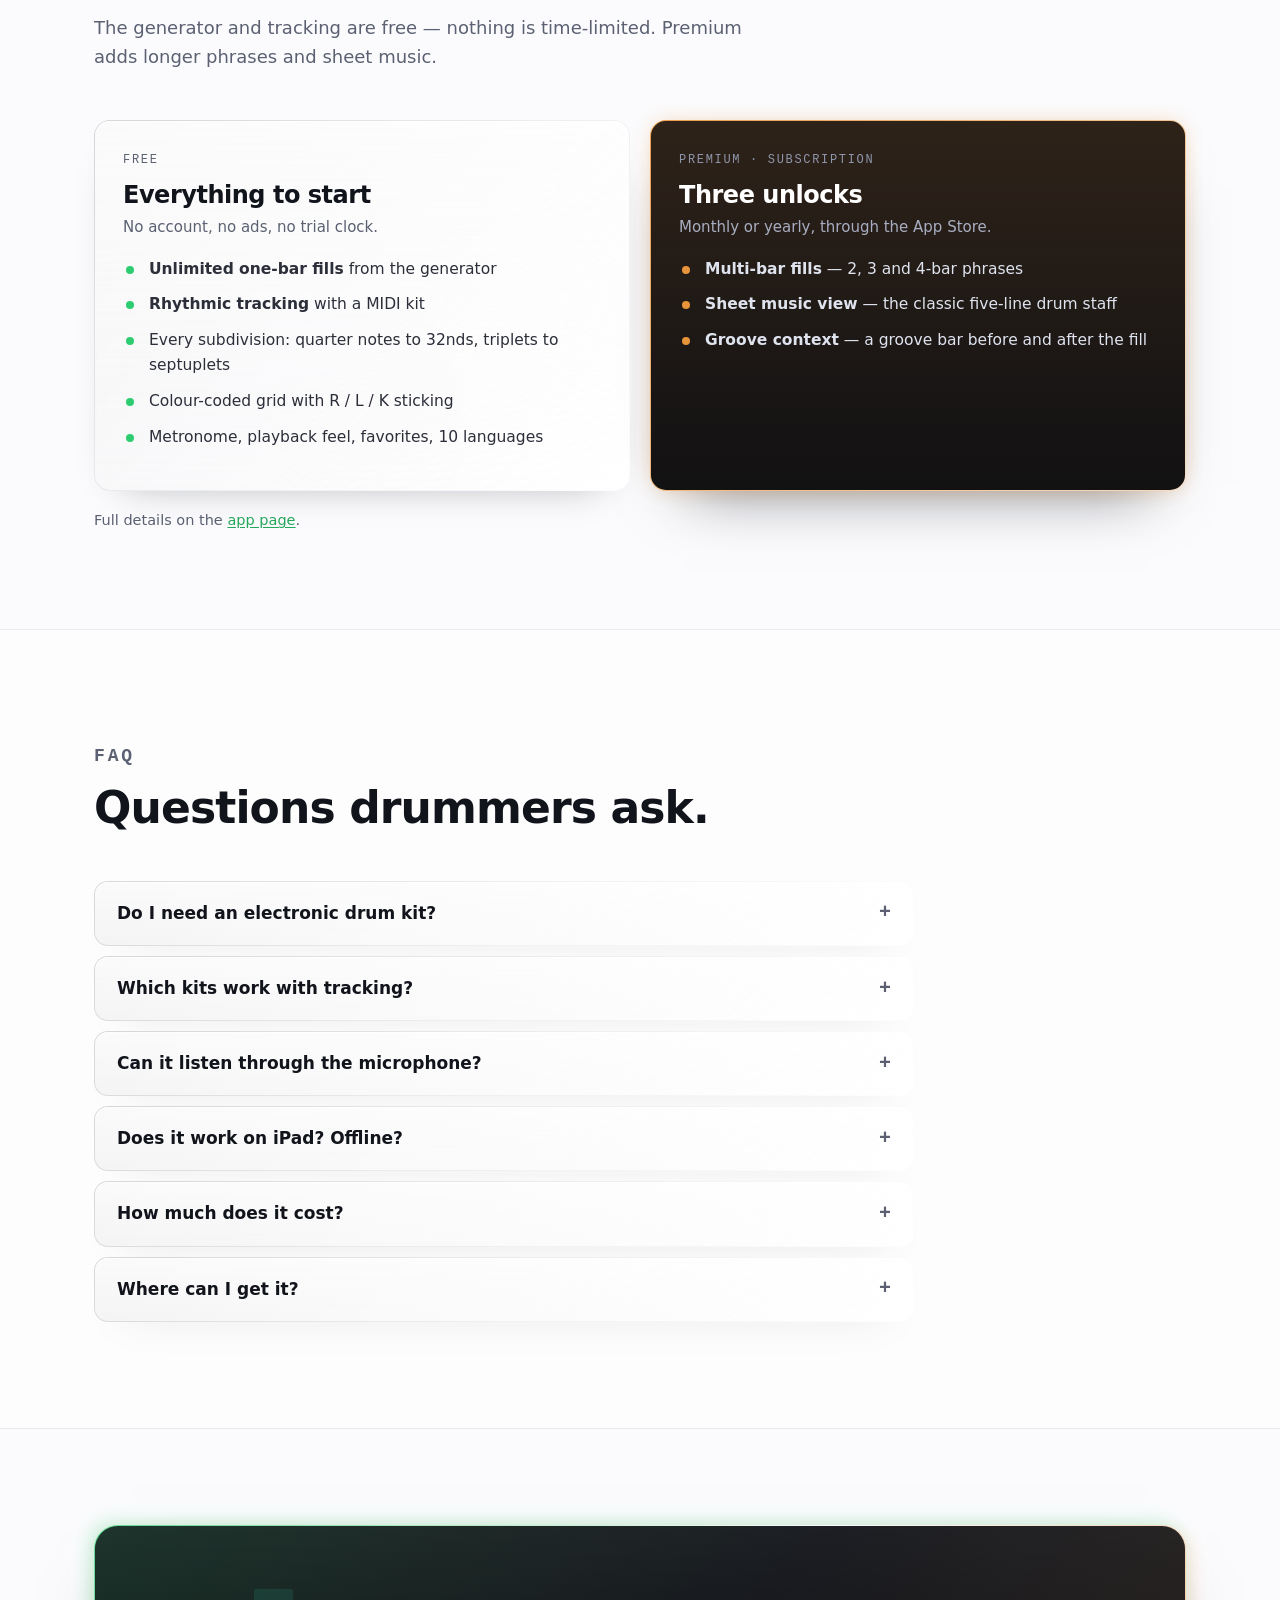
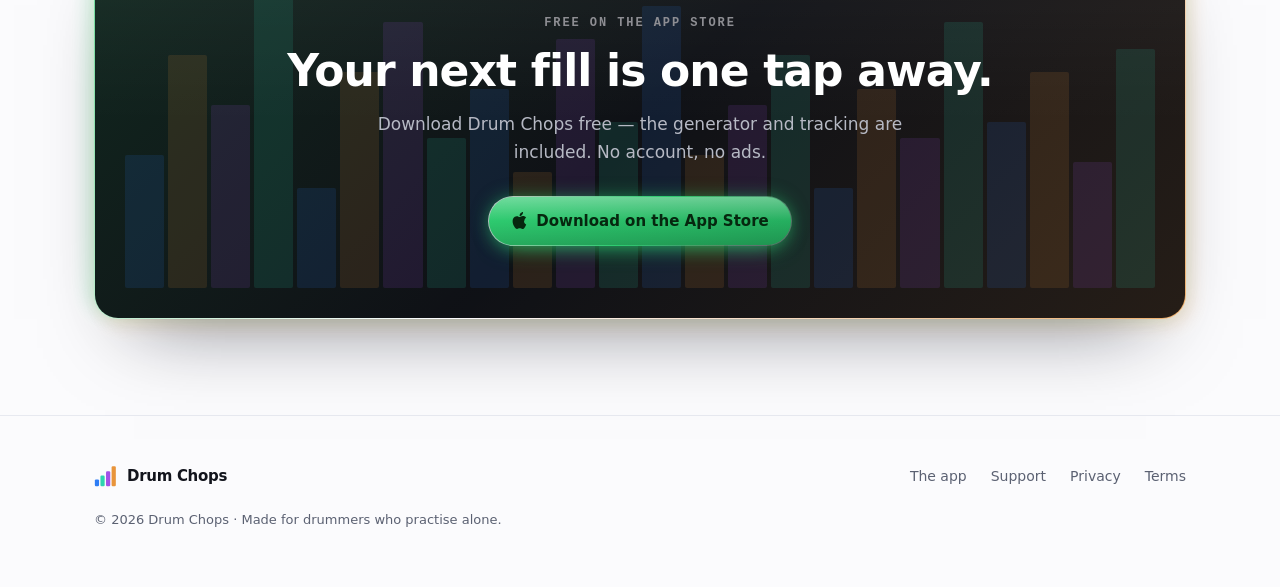
==== commit 3bcfdde3: "feat: drop curated fills from site copy and fix stale facts Curated fills are no longer offered in t" ====
--- a/index.html
+++ b/index.html
@@ -145,7 +145,9 @@
   /* ---------- STAGE (animated linear fill) ---------- */
   .stage {
     width: 100%; max-width: 520px;
-    border-radius: 22px; padding: 22px 22px 18px;
+    background: var(--stage); border-radius: 22px; padding: 22px 22px 18px;
+    box-shadow: 0 40px 80px -40px rgba(8,10,20,.55);
+    border: 1px solid var(--stage-line);
   }
   .stage-bar { display: flex; align-items: center; justify-content: space-between; margin-bottom: 16px; }
   .stage-chip { font-family: var(--mono); font-size: 11px; letter-spacing: 0.1em; text-transform: uppercase; color: #8E8E93; }
@@ -155,16 +157,14 @@
   .seq { position: relative; }
   .seq-track { position: relative; display: grid; grid-template-columns: repeat(16, 1fr); gap: 5px; height: 188px; align-items: end; padding-bottom: 2px; }
   .seq-track .step { position: relative; height: 100%; display: flex; align-items: flex-end; justify-content: center; border: 0; padding: 0; }
-  .seq-track .lane { position: absolute; inset: 0; background: rgba(255,255,255,.025); border-radius: 6px; border: 1px solid rgba(255,255,255,.05); }
-  .seq-track .step.beat .lane { border-color: rgba(255,255,255,.1); }
-  .seq-track .bar { position: relative; width: 100%; border-radius: 5px; display: flex; align-items: flex-start; justify-content: center; padding-top: 5px; font-family: var(--mono); font-size: 11px; font-weight: 700; color: #06080D; overflow: hidden; }
-  /* Specular sheen + hairline rim over each bar (the bar colour itself is set inline by JS). */
-  .seq-track .bar::after { content: ""; position: absolute; inset: 0; border-radius: inherit; pointer-events: none; background: linear-gradient(180deg, rgba(255,255,255,.34), rgba(255,255,255,0) 46%); box-shadow: inset 0 0 0 1px rgba(255,255,255,.2); }
+  .seq-track .lane { position: absolute; inset: 0; background: #131419; border-radius: 6px; border: 1px solid #202229; }
+  .seq-track .step.beat .lane { border-color: #2C2F39; }
+  .seq-track .bar { position: relative; width: 100%; border-radius: 5px; display: flex; align-items: flex-start; justify-content: center; padding-top: 5px; font-family: var(--mono); font-size: 11px; font-weight: 700; color: #06080D; }
   .seq-track .bar.ghost { color: rgba(255,255,255,.78); }
   .seq-beats { display: grid; grid-template-columns: repeat(16, 1fr); gap: 5px; margin-top: 9px; }
   .seq-beats span { text-align: center; font-family: var(--mono); font-size: 10px; color: #5A5D68; }
   .seq-beats span.on { color: #C3C6CF; }
-  .playhead { position: absolute; top: -3px; bottom: -3px; width: 2px; left: 0; background: var(--green); box-shadow: 0 0 12px 2px color-mix(in srgb, var(--green) 75%, transparent); border-radius: 2px; will-change: left; animation: sweep 2.8s linear infinite; }
+  .playhead { position: absolute; top: -3px; bottom: -3px; width: 2px; left: 0; background: #fff; box-shadow: 0 0 12px 2px rgba(255,255,255,.75); border-radius: 2px; will-change: left; animation: sweep 2.8s linear infinite; }
   @keyframes sweep { from { left: 0; } to { left: calc(100% - 2px); } }
   .stage-legend { display: flex; flex-wrap: wrap; gap: 16px; margin-top: 18px; padding-top: 14px; border-top: 1px solid #2A2C33; }
   .stage-legend span { font-family: var(--mono); font-size: 11px; letter-spacing: 0.06em; text-transform: uppercase; color: #9B9EA8; display: inline-flex; align-items: center; gap: 7px; }
@@ -277,7 +277,7 @@
           </ul>
         </div>
         <div class="feature-media">
-          <div class="stage glass-stage" aria-hidden="true">
+          <div class="stage" aria-hidden="true">
             <div class="stage-bar">
               <span data-i18n="index.linear_fill_4_4_16th" class="stage-chip">Linear fill · <b>4/4</b> · 16th</span>
               <span data-i18n="index.120_bpm" class="stage-bpm"><i class="pulse"></i>120 BPM</span>
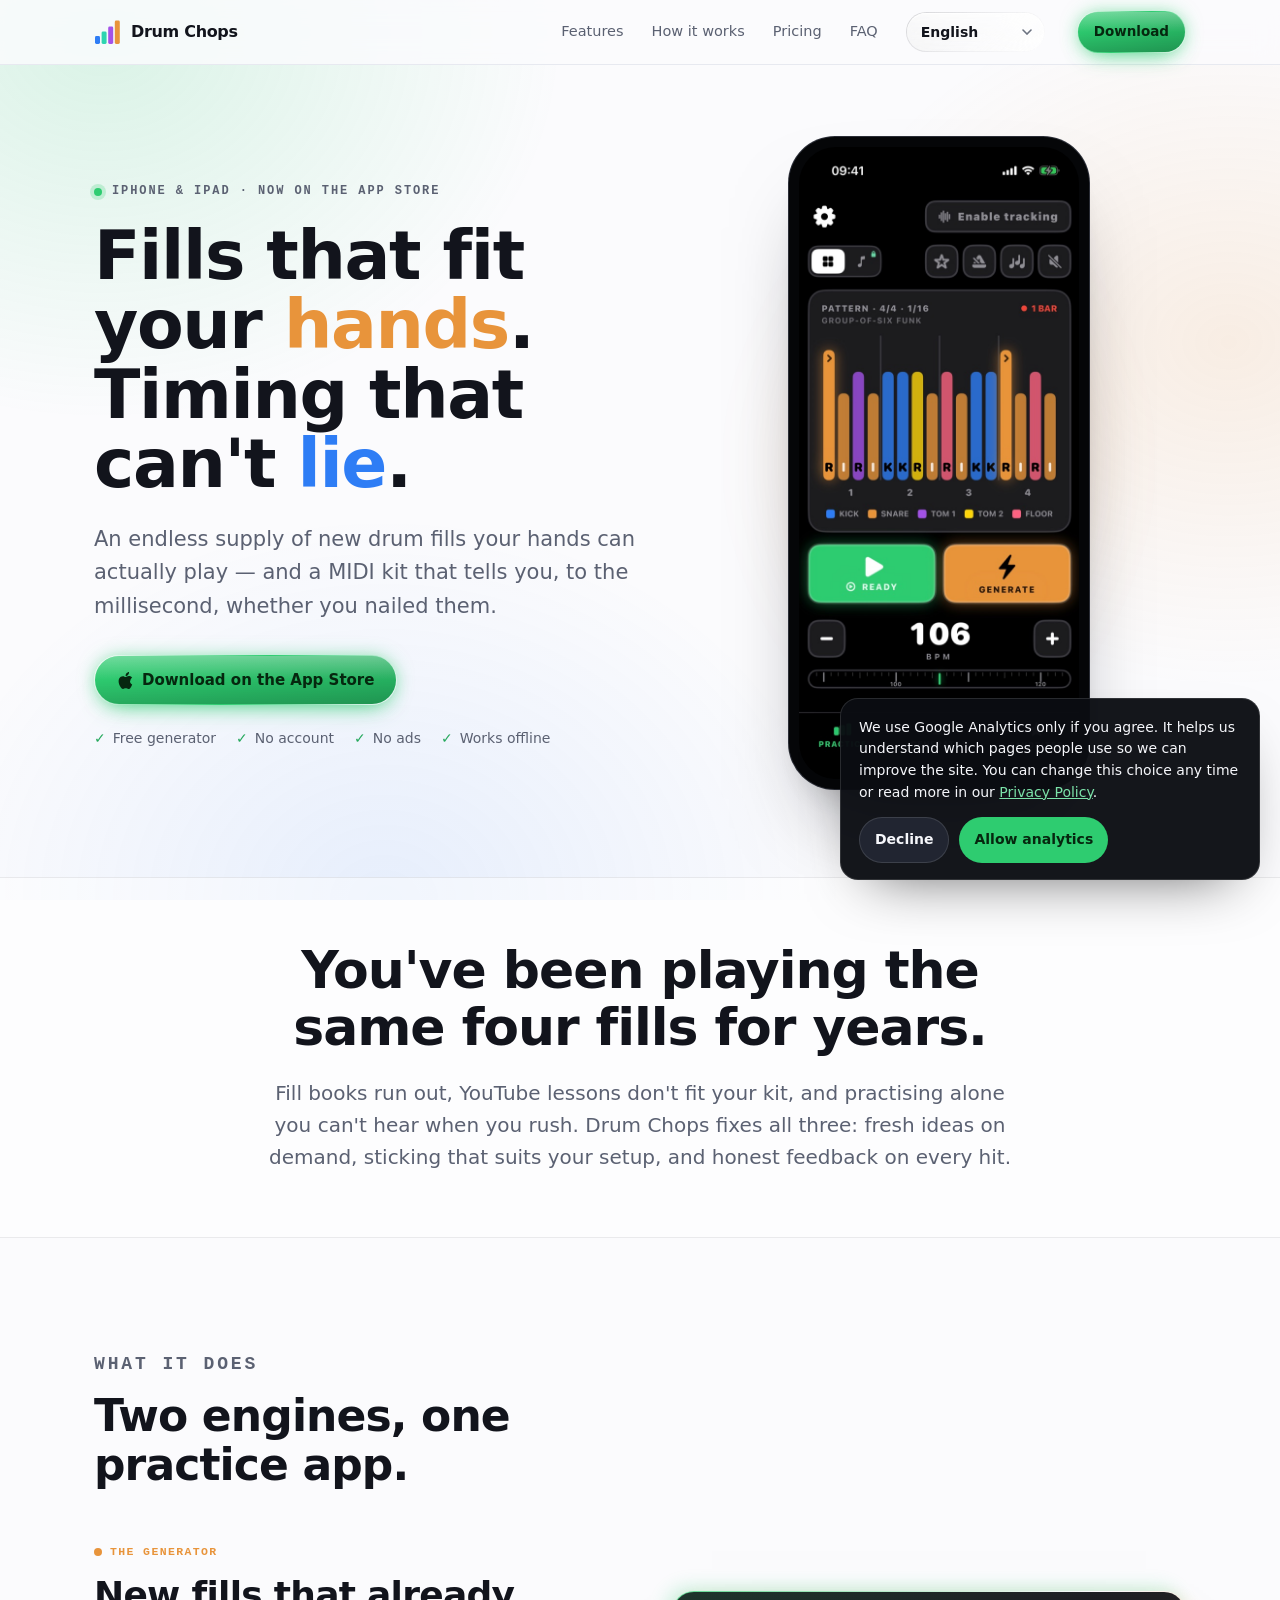
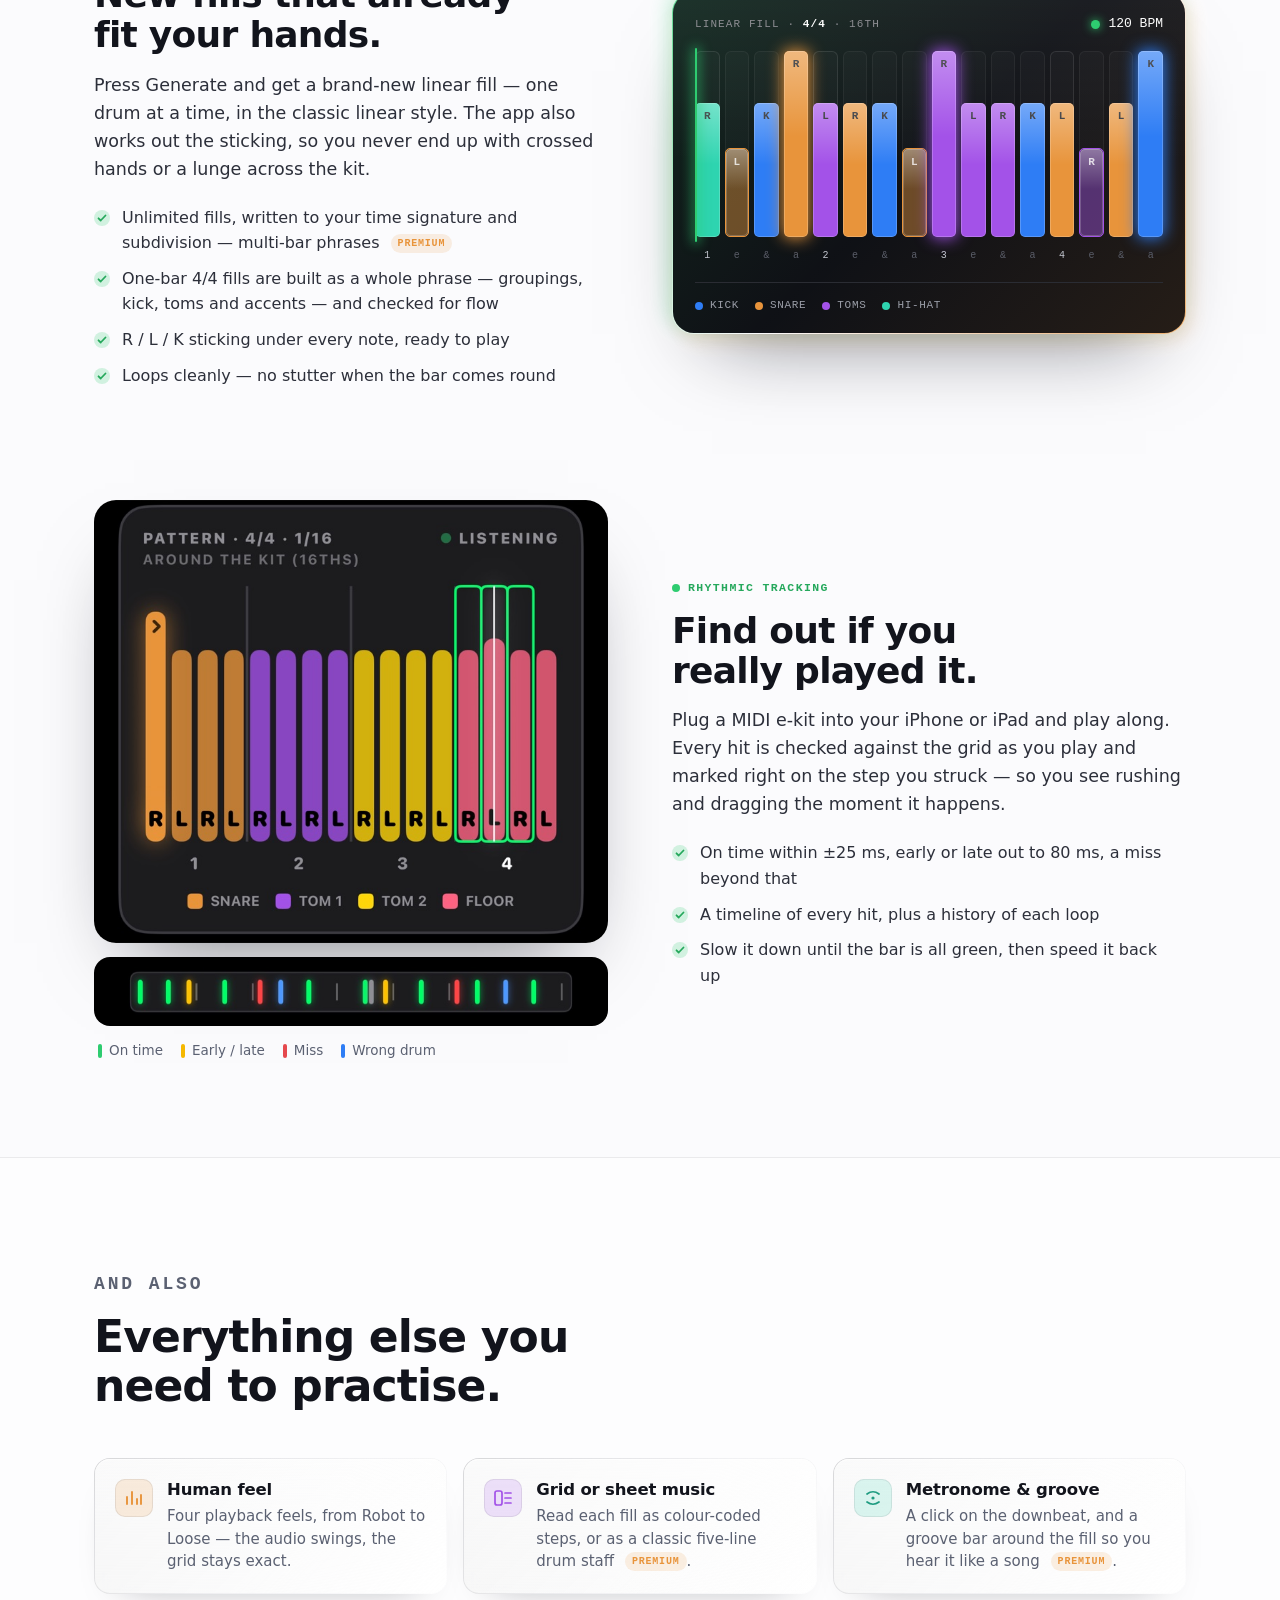
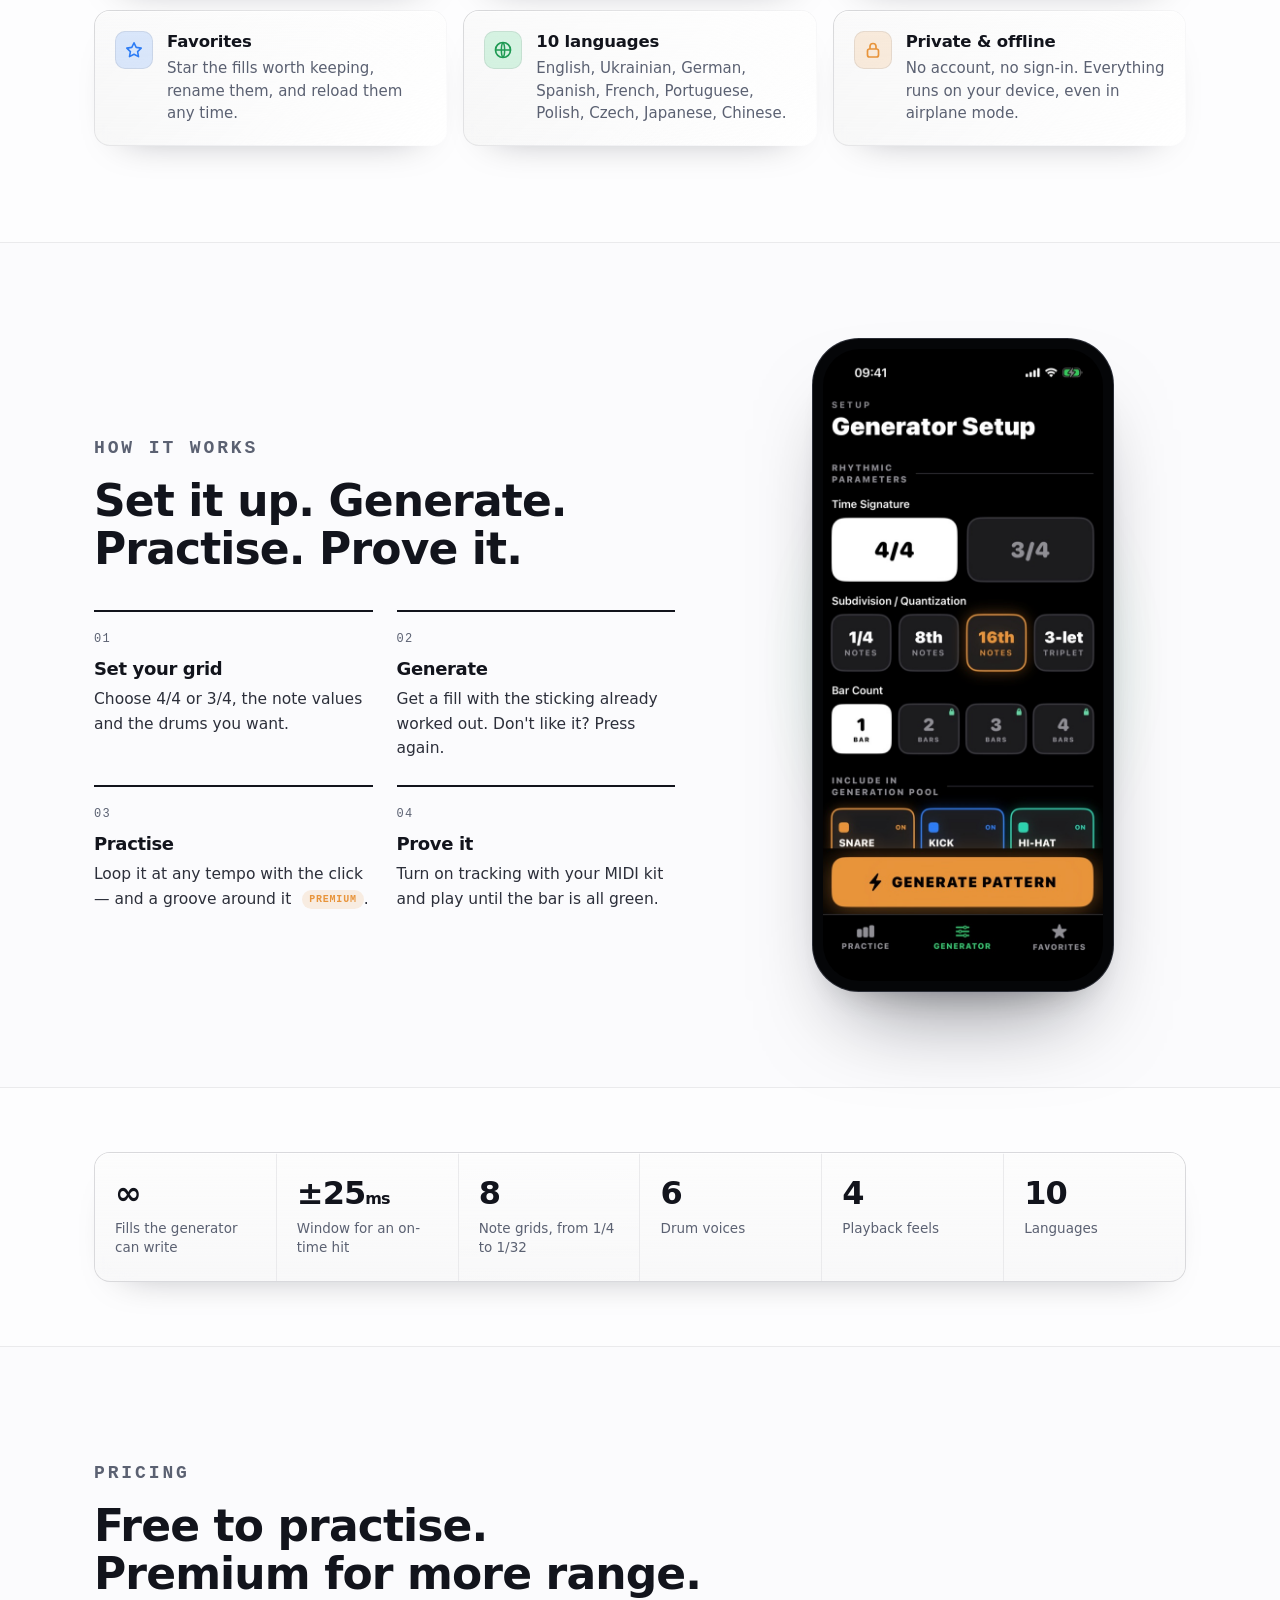
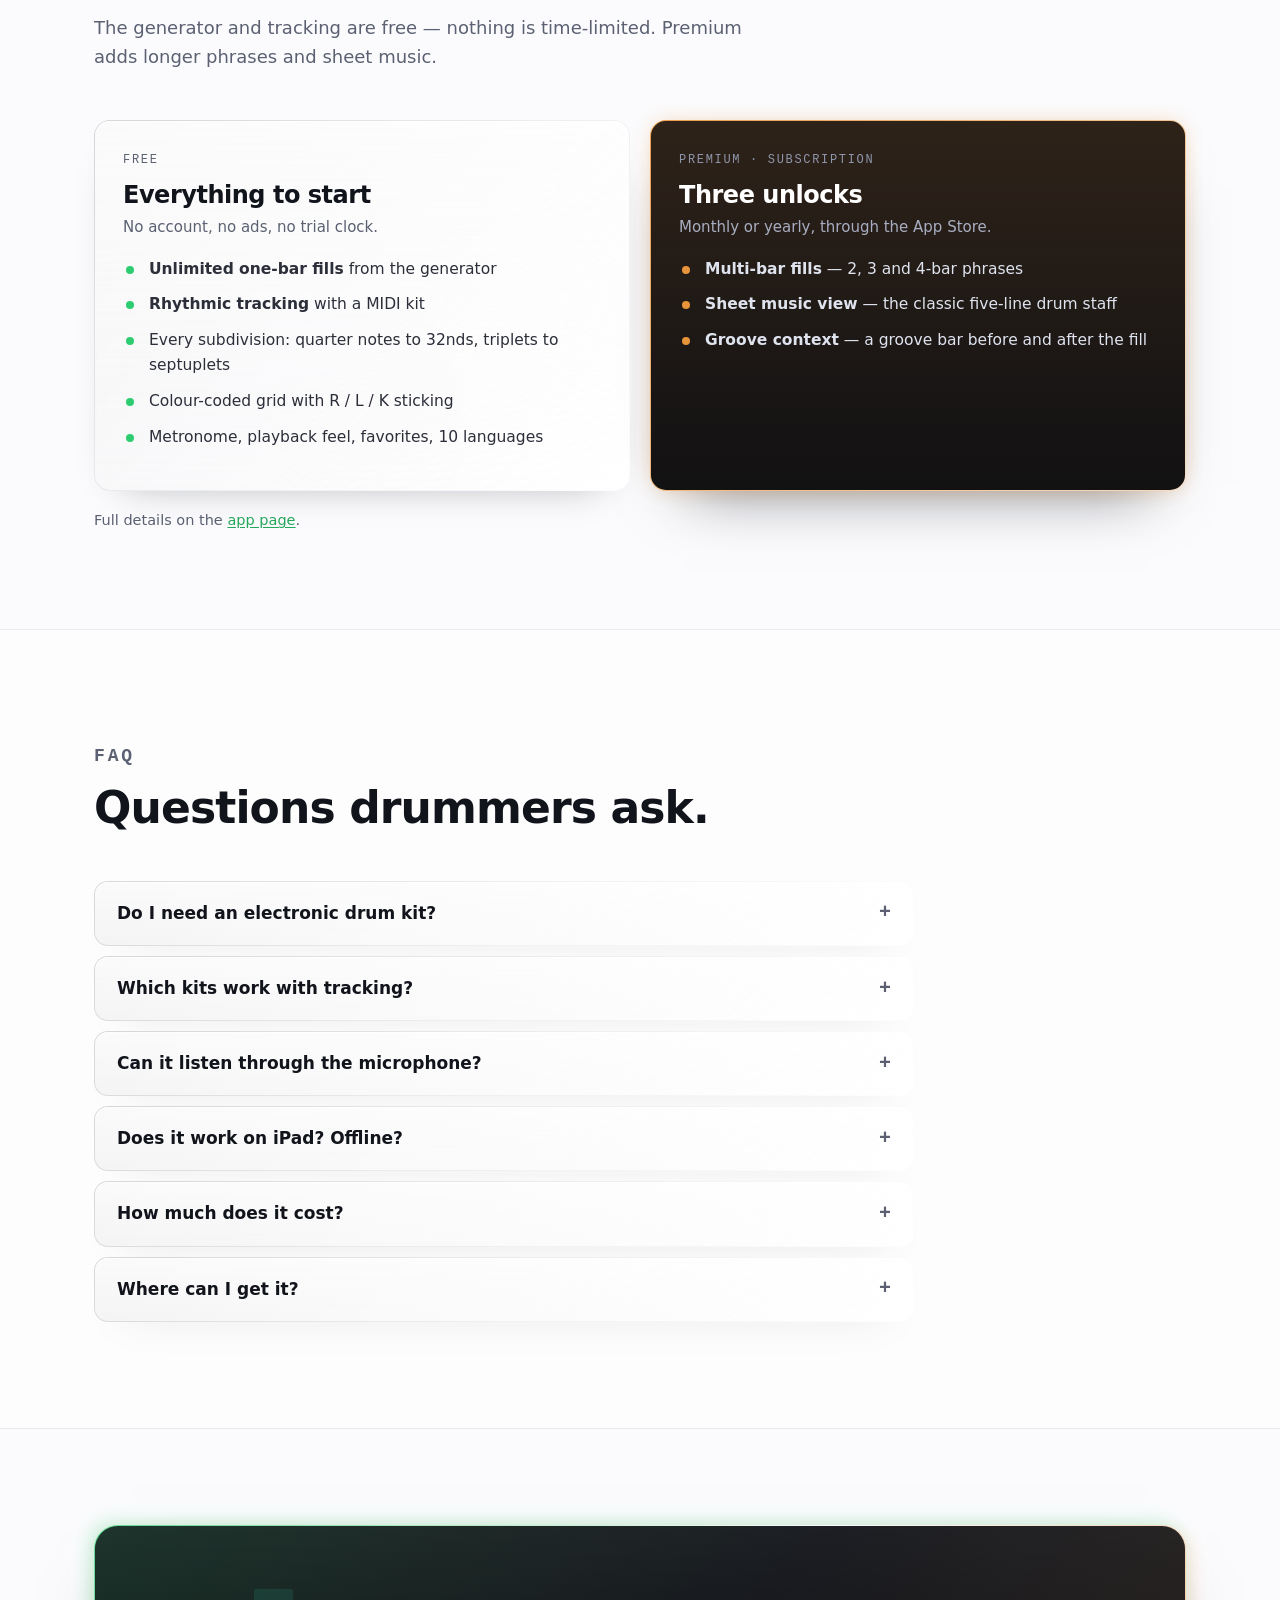
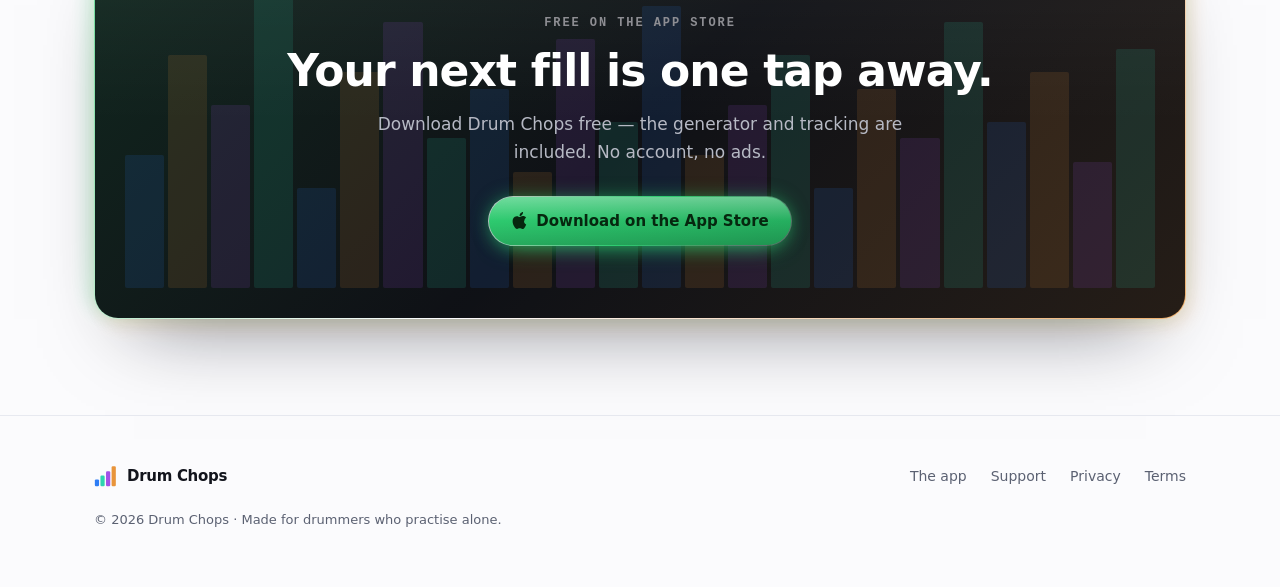
==== commit 9b6c92e2: "feat: drop curated fills from site copy and apply glass design (#19) * feat: drop curated fills from" ====
--- a/index.html
+++ b/index.html
@@ -145,9 +145,7 @@
   /* ---------- STAGE (animated linear fill) ---------- */
   .stage {
     width: 100%; max-width: 520px;
-    background: var(--stage); border-radius: 22px; padding: 22px 22px 18px;
-    box-shadow: 0 40px 80px -40px rgba(8,10,20,.55);
-    border: 1px solid var(--stage-line);
+    border-radius: 22px; padding: 22px 22px 18px;
   }
   .stage-bar { display: flex; align-items: center; justify-content: space-between; margin-bottom: 16px; }
   .stage-chip { font-family: var(--mono); font-size: 11px; letter-spacing: 0.1em; text-transform: uppercase; color: #8E8E93; }
@@ -157,14 +155,16 @@
   .seq { position: relative; }
   .seq-track { position: relative; display: grid; grid-template-columns: repeat(16, 1fr); gap: 5px; height: 188px; align-items: end; padding-bottom: 2px; }
   .seq-track .step { position: relative; height: 100%; display: flex; align-items: flex-end; justify-content: center; border: 0; padding: 0; }
-  .seq-track .lane { position: absolute; inset: 0; background: #131419; border-radius: 6px; border: 1px solid #202229; }
-  .seq-track .step.beat .lane { border-color: #2C2F39; }
-  .seq-track .bar { position: relative; width: 100%; border-radius: 5px; display: flex; align-items: flex-start; justify-content: center; padding-top: 5px; font-family: var(--mono); font-size: 11px; font-weight: 700; color: #06080D; }
+  .seq-track .lane { position: absolute; inset: 0; background: rgba(255,255,255,.025); border-radius: 6px; border: 1px solid rgba(255,255,255,.05); }
+  .seq-track .step.beat .lane { border-color: rgba(255,255,255,.1); }
+  .seq-track .bar { position: relative; width: 100%; border-radius: 5px; display: flex; align-items: flex-start; justify-content: center; padding-top: 5px; font-family: var(--mono); font-size: 11px; font-weight: 700; color: #06080D; overflow: hidden; }
+  /* Specular sheen + hairline rim over each bar (the bar colour itself is set inline by JS). */
+  .seq-track .bar::after { content: ""; position: absolute; inset: 0; border-radius: inherit; pointer-events: none; background: linear-gradient(180deg, rgba(255,255,255,.34), rgba(255,255,255,0) 46%); box-shadow: inset 0 0 0 1px rgba(255,255,255,.2); }
   .seq-track .bar.ghost { color: rgba(255,255,255,.78); }
   .seq-beats { display: grid; grid-template-columns: repeat(16, 1fr); gap: 5px; margin-top: 9px; }
   .seq-beats span { text-align: center; font-family: var(--mono); font-size: 10px; color: #5A5D68; }
   .seq-beats span.on { color: #C3C6CF; }
-  .playhead { position: absolute; top: -3px; bottom: -3px; width: 2px; left: 0; background: #fff; box-shadow: 0 0 12px 2px rgba(255,255,255,.75); border-radius: 2px; will-change: left; animation: sweep 2.8s linear infinite; }
+  .playhead { position: absolute; top: -3px; bottom: -3px; width: 2px; left: 0; background: var(--green); box-shadow: 0 0 12px 2px color-mix(in srgb, var(--green) 75%, transparent); border-radius: 2px; will-change: left; animation: sweep 2.8s linear infinite; }
   @keyframes sweep { from { left: 0; } to { left: calc(100% - 2px); } }
   .stage-legend { display: flex; flex-wrap: wrap; gap: 16px; margin-top: 18px; padding-top: 14px; border-top: 1px solid #2A2C33; }
   .stage-legend span { font-family: var(--mono); font-size: 11px; letter-spacing: 0.06em; text-transform: uppercase; color: #9B9EA8; display: inline-flex; align-items: center; gap: 7px; }
@@ -277,7 +277,7 @@
           </ul>
         </div>
         <div class="feature-media">
-          <div class="stage" aria-hidden="true">
+          <div class="stage glass-stage" aria-hidden="true">
             <div class="stage-bar">
               <span data-i18n="index.linear_fill_4_4_16th" class="stage-chip">Linear fill · <b>4/4</b> · 16th</span>
               <span data-i18n="index.120_bpm" class="stage-bpm"><i class="pulse"></i>120 BPM</span>
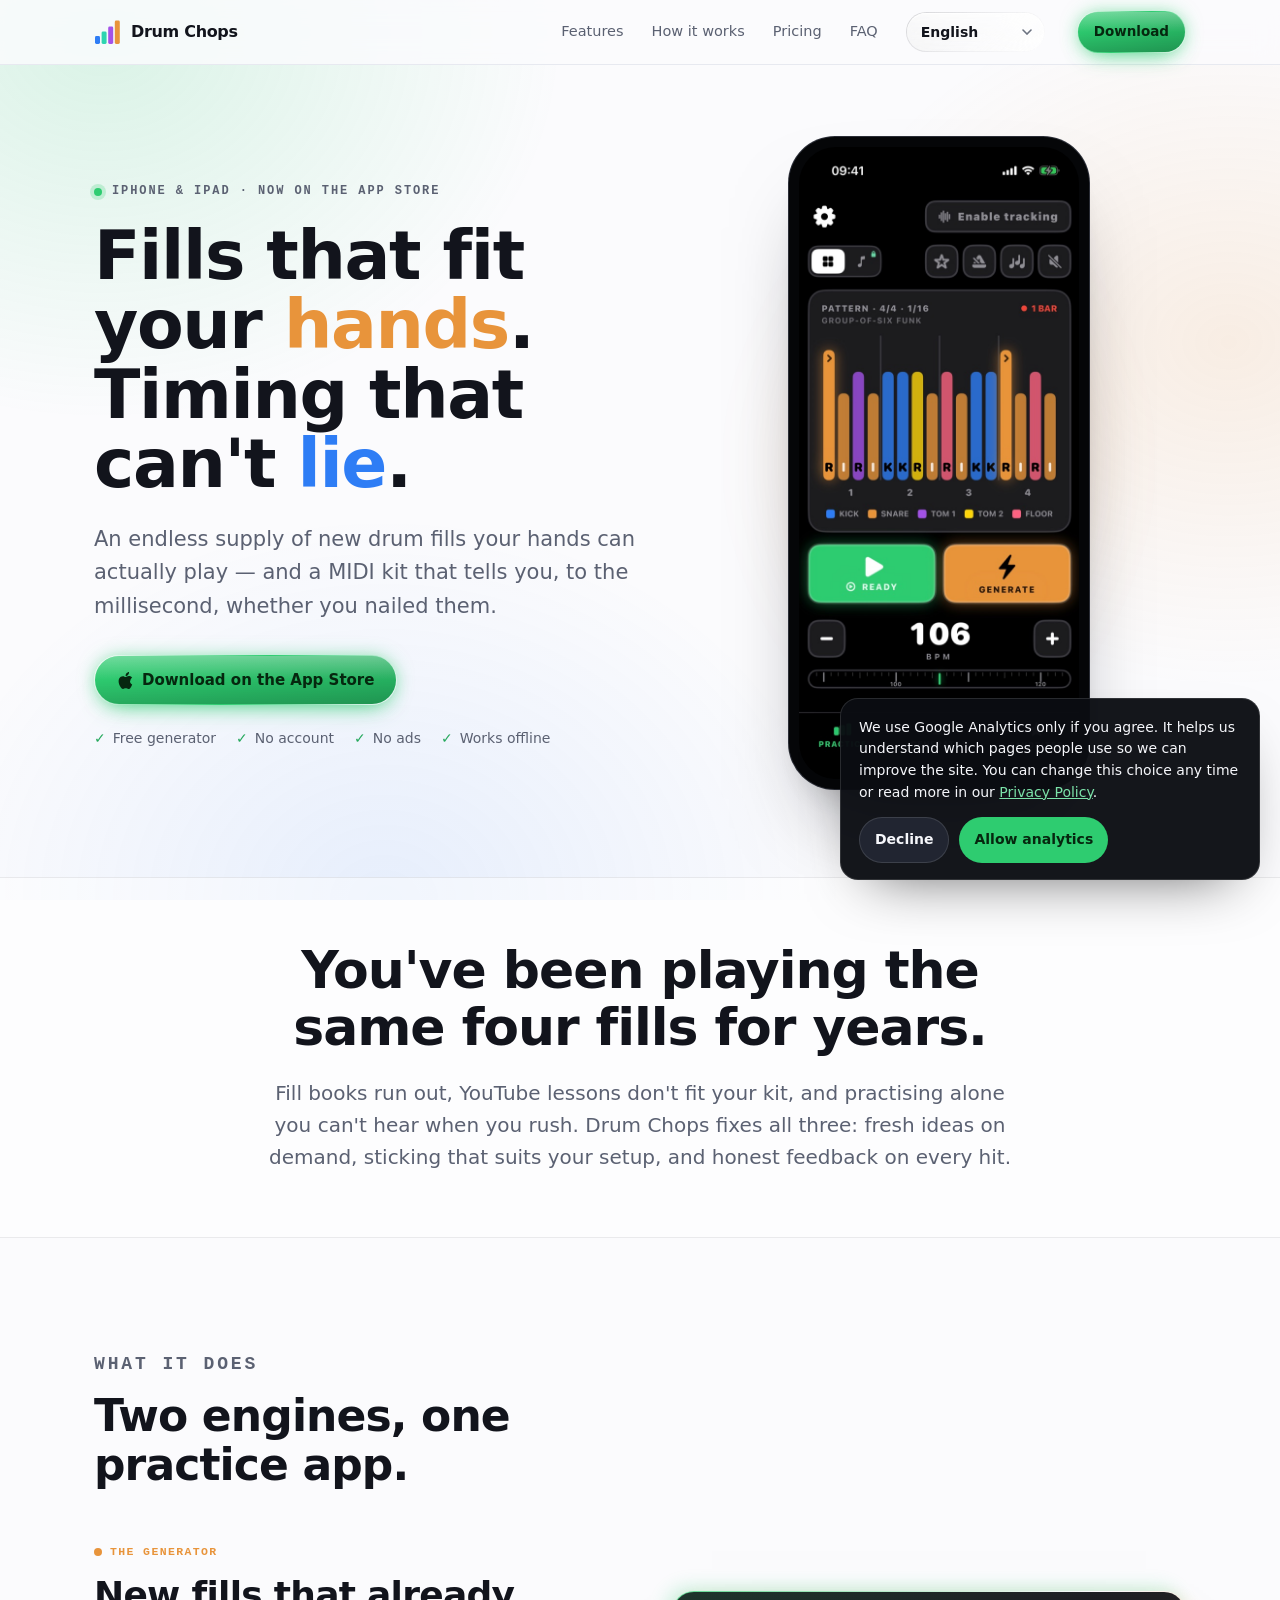
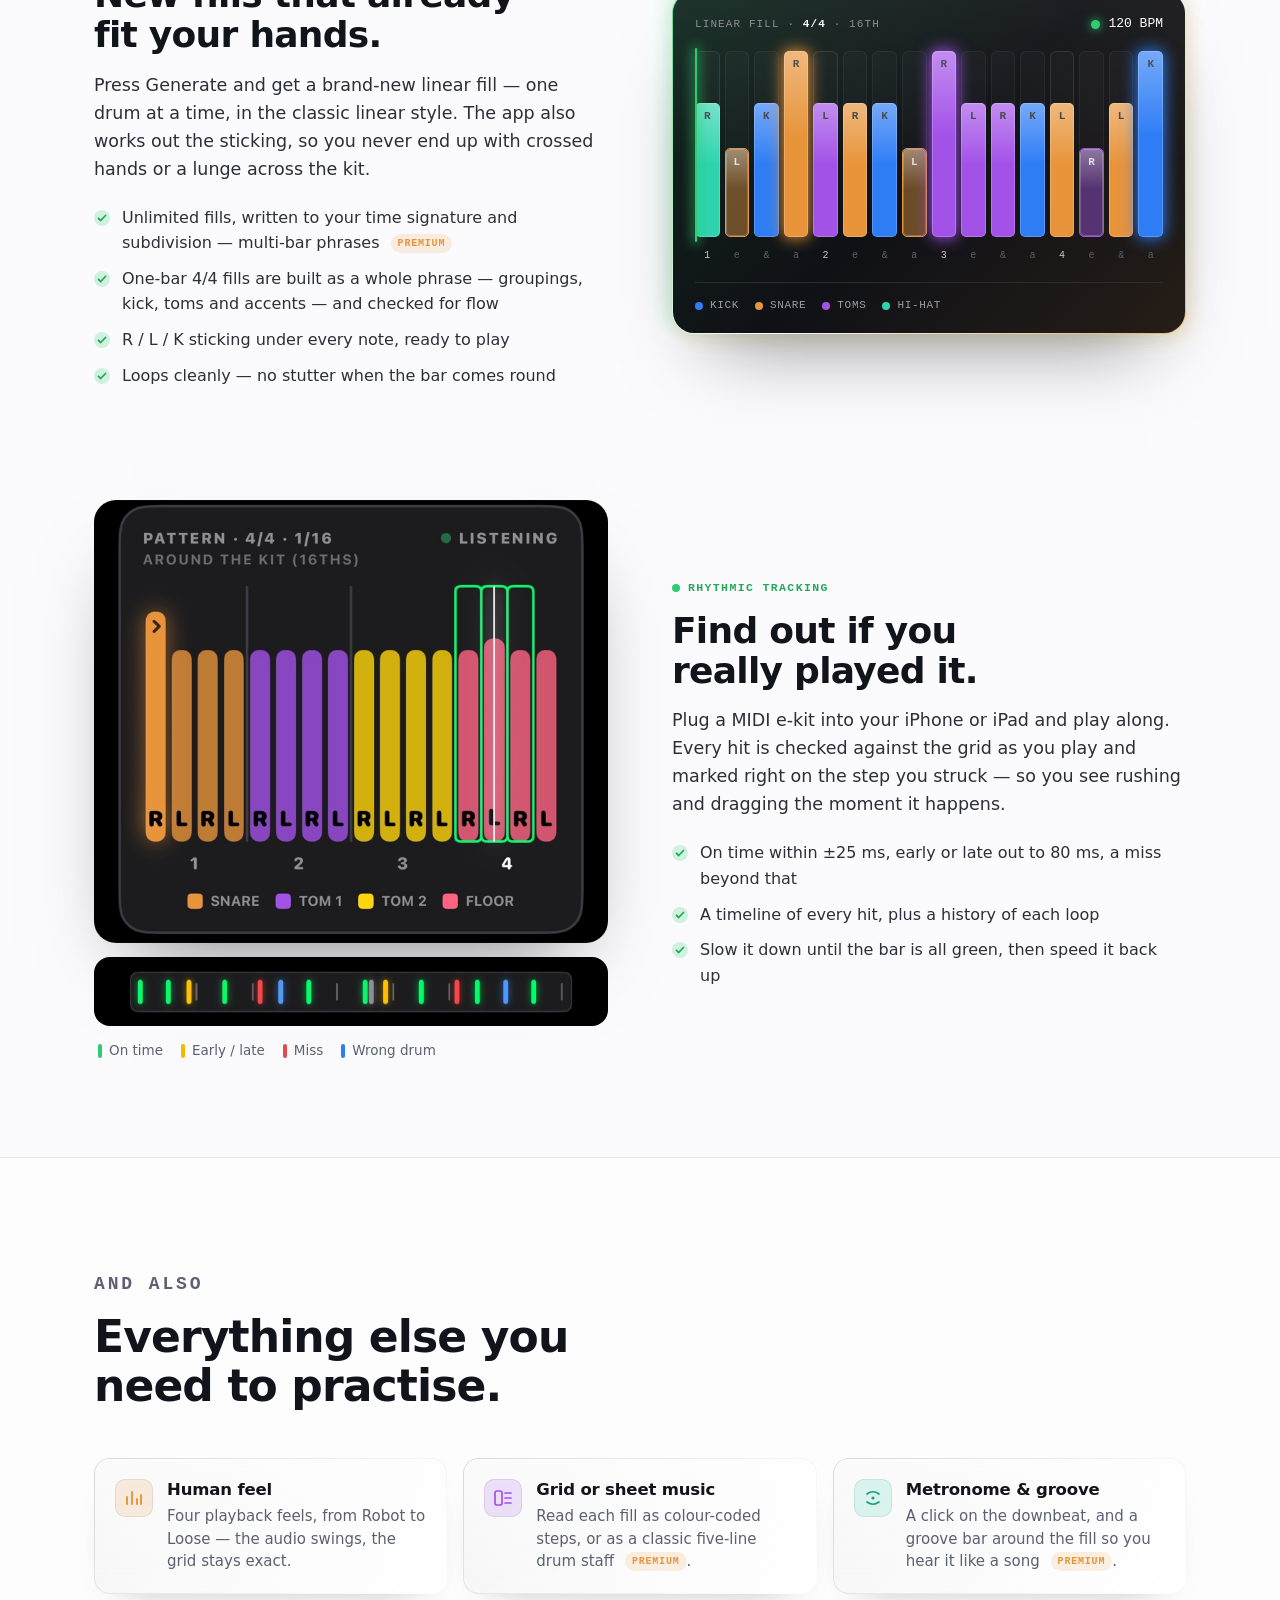
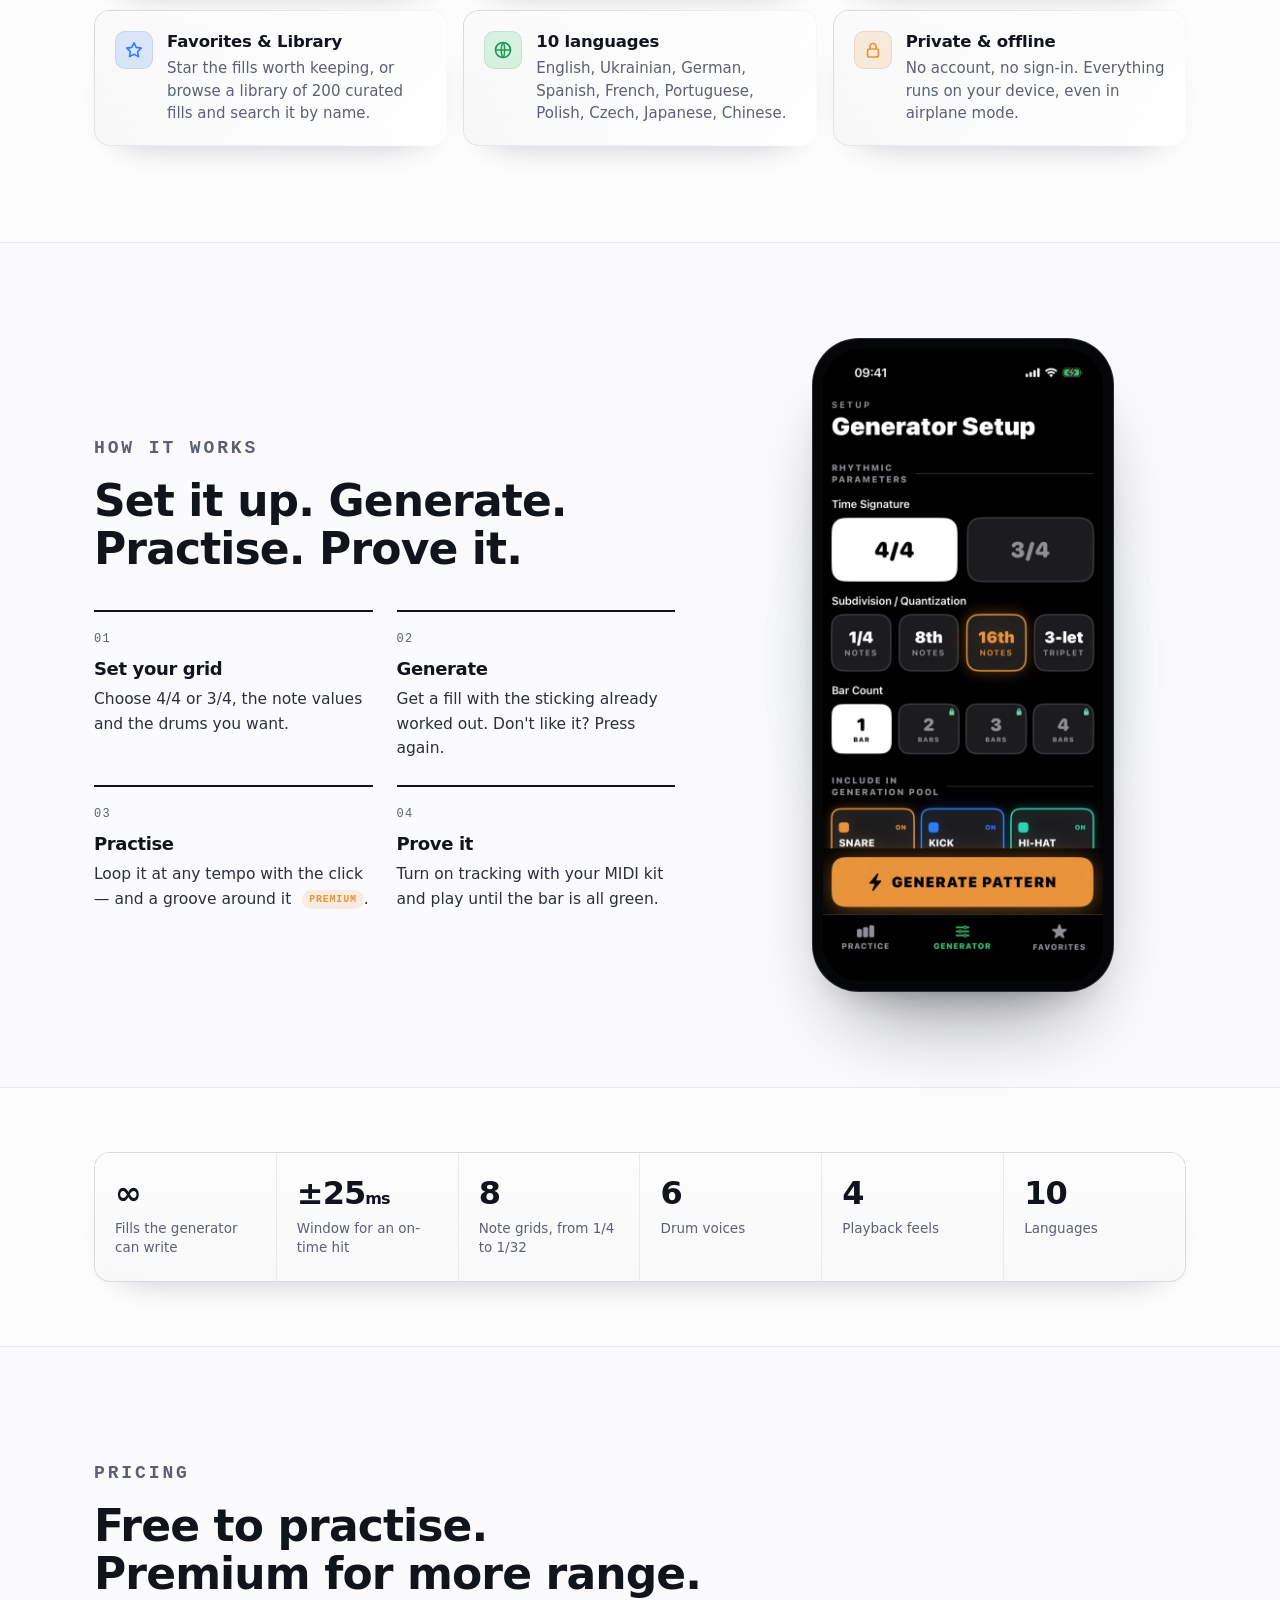
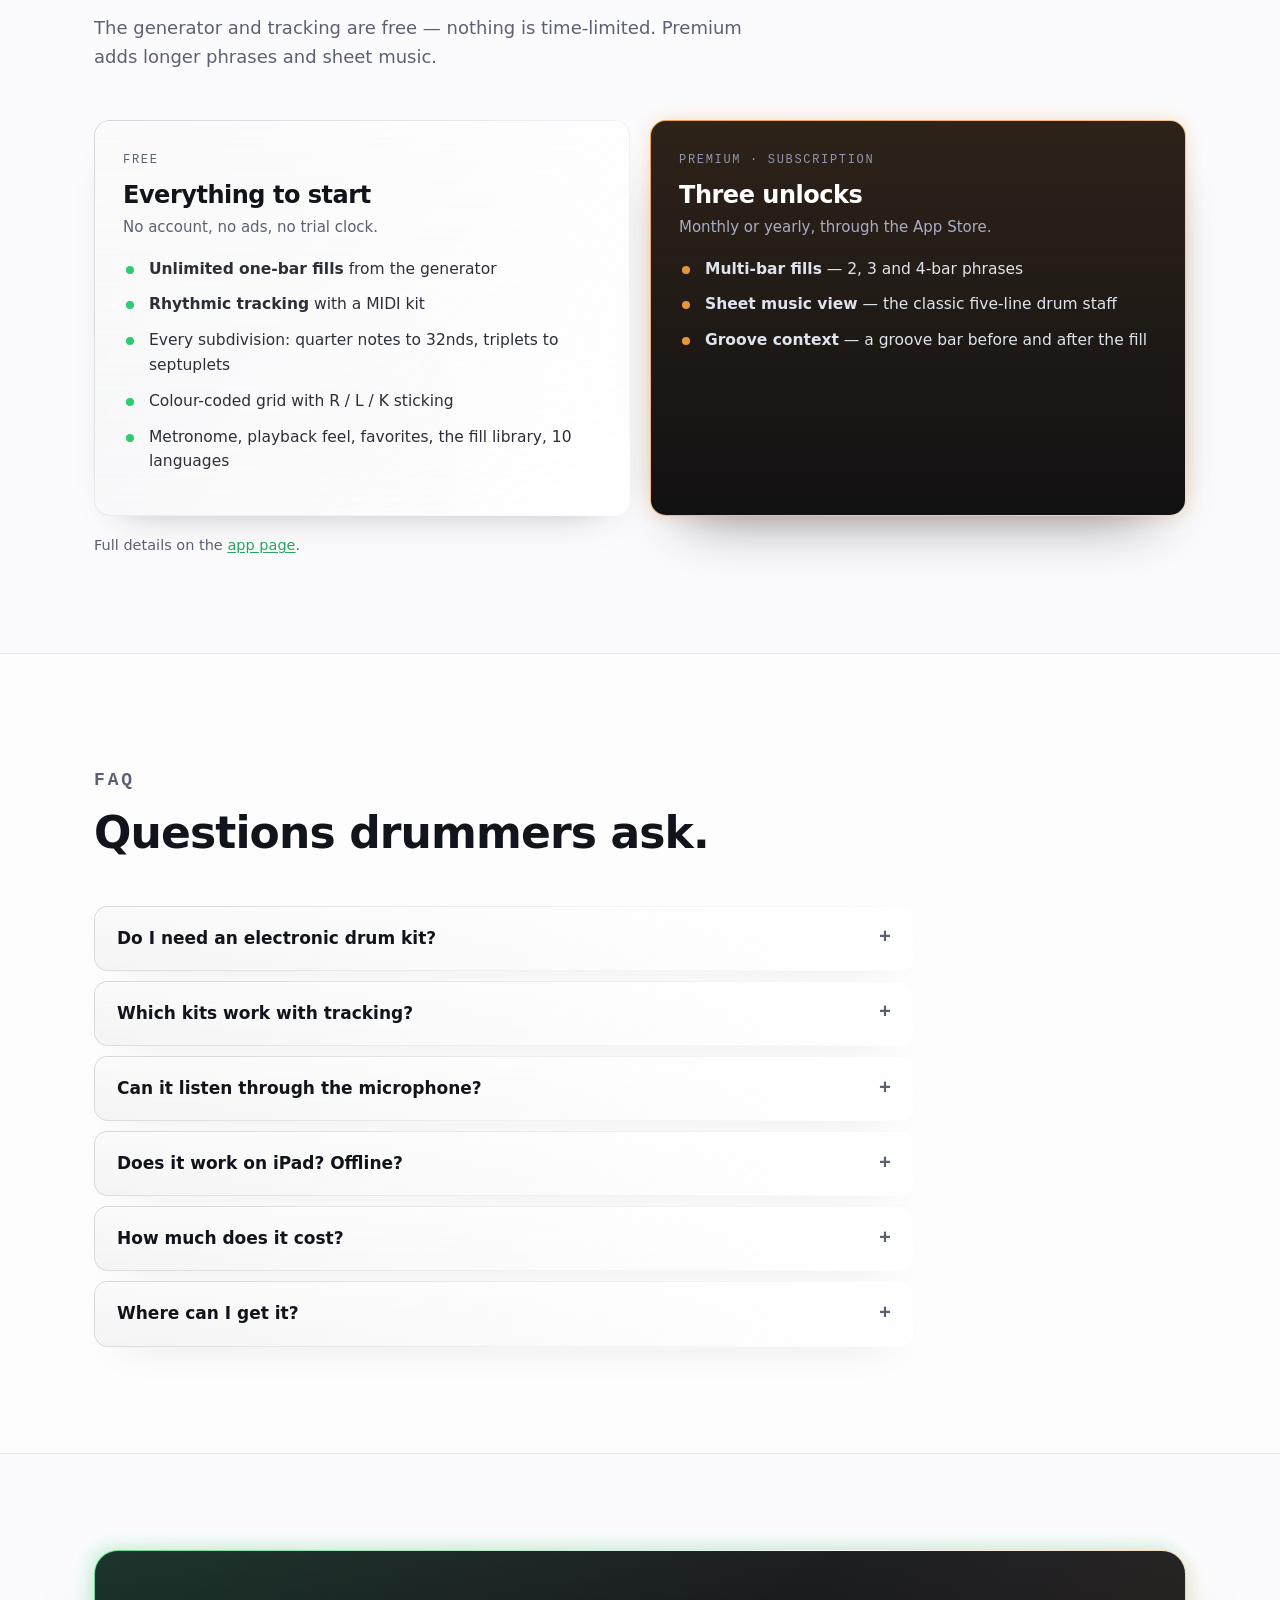
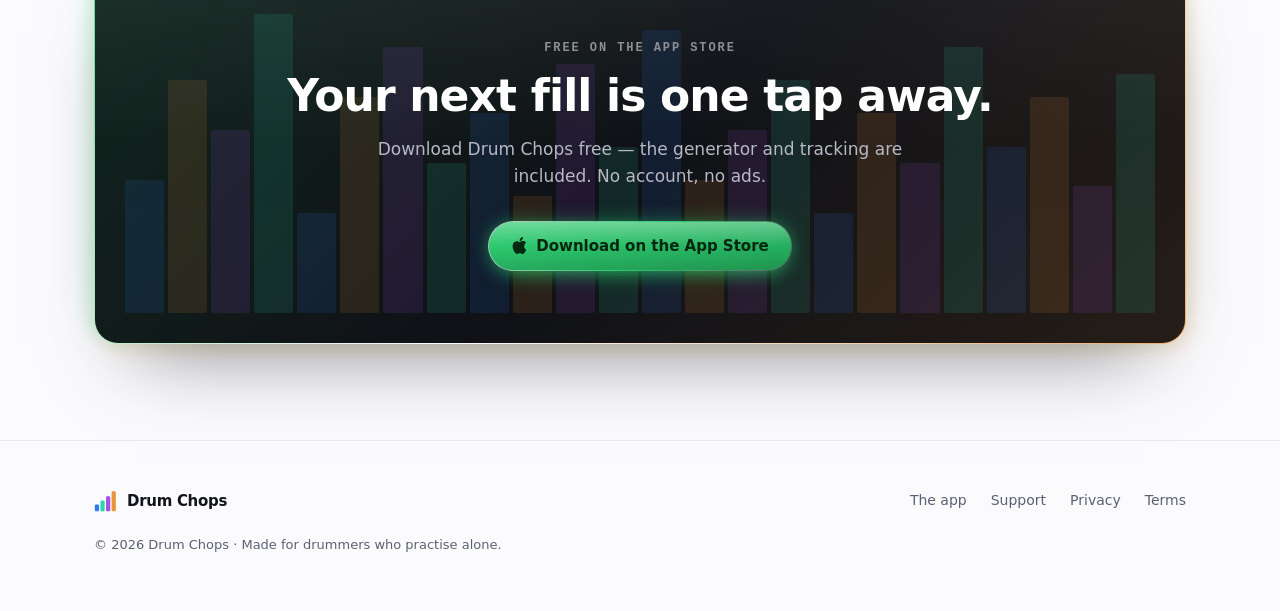
==== commit e5dfc161: "feat: add the curated fill Library to the site copy The app's Favorites tab now has a Library view (" ====
--- a/index.html
+++ b/index.html
@@ -351,7 +351,7 @@
       </div>
       <div class="mini">
         <div class="ico" style="background:color-mix(in srgb,var(--kick) 16%,transparent)"><svg width="20" height="20" viewBox="0 0 20 20" fill="none" aria-hidden="true"><path d="M10 2.8l2.2 4.6 5 .7-3.6 3.5.9 5-4.5-2.4-4.5 2.4.9-5L2.8 8.1l5-.7z" stroke="#2E7DF5" stroke-width="1.6" stroke-linejoin="round"/></svg></div>
-        <div><h3 data-i18n="index.favorites">Favorites</h3><p data-i18n="index.star_the_fills_worth_keeping">Star the fills worth keeping, rename them, and reload them any time.</p></div>
+        <div><h3 data-i18n="index.favorites_library">Favorites &amp; Library</h3><p data-i18n="index.star_fills_or_browse_200_curated">Star the fills worth keeping, or browse a library of 200 curated fills and search it by name.</p></div>
       </div>
       <div class="mini">
         <div class="ico" style="background:color-mix(in srgb,var(--green) 18%,transparent)"><svg width="20" height="20" viewBox="0 0 20 20" fill="none" aria-hidden="true"><circle cx="10" cy="10" r="7.5" stroke="#1F9A53" stroke-width="1.7"/><path d="M2.5 10h15M10 2.5c2.2 2.3 2.2 12.7 0 15M10 2.5c-2.2 2.3-2.2 12.7 0 15" stroke="#1F9A53" stroke-width="1.5"/></svg></div>
@@ -438,7 +438,7 @@
           <li data-i18n="index.rhythmic_tracking_with_a_midi"><b>Rhythmic tracking</b> with a MIDI kit</li>
           <li data-i18n="common.every_subdivision_quarter_to_32nd">Every subdivision: quarter notes to 32nds, triplets to septuplets</li>
           <li data-i18n="index.colour_coded_grid_with_r">Colour-coded grid with R / L / K sticking</li>
-          <li data-i18n="index.metronome_playback_feel_favorites_10">Metronome, playback feel, favorites, 10 languages</li>
+          <li data-i18n="index.metronome_playback_feel_favorites_library_10">Metronome, playback feel, favorites, the fill library, 10 languages</li>
         </ul>
       </div>
       <div class="tier pro">
